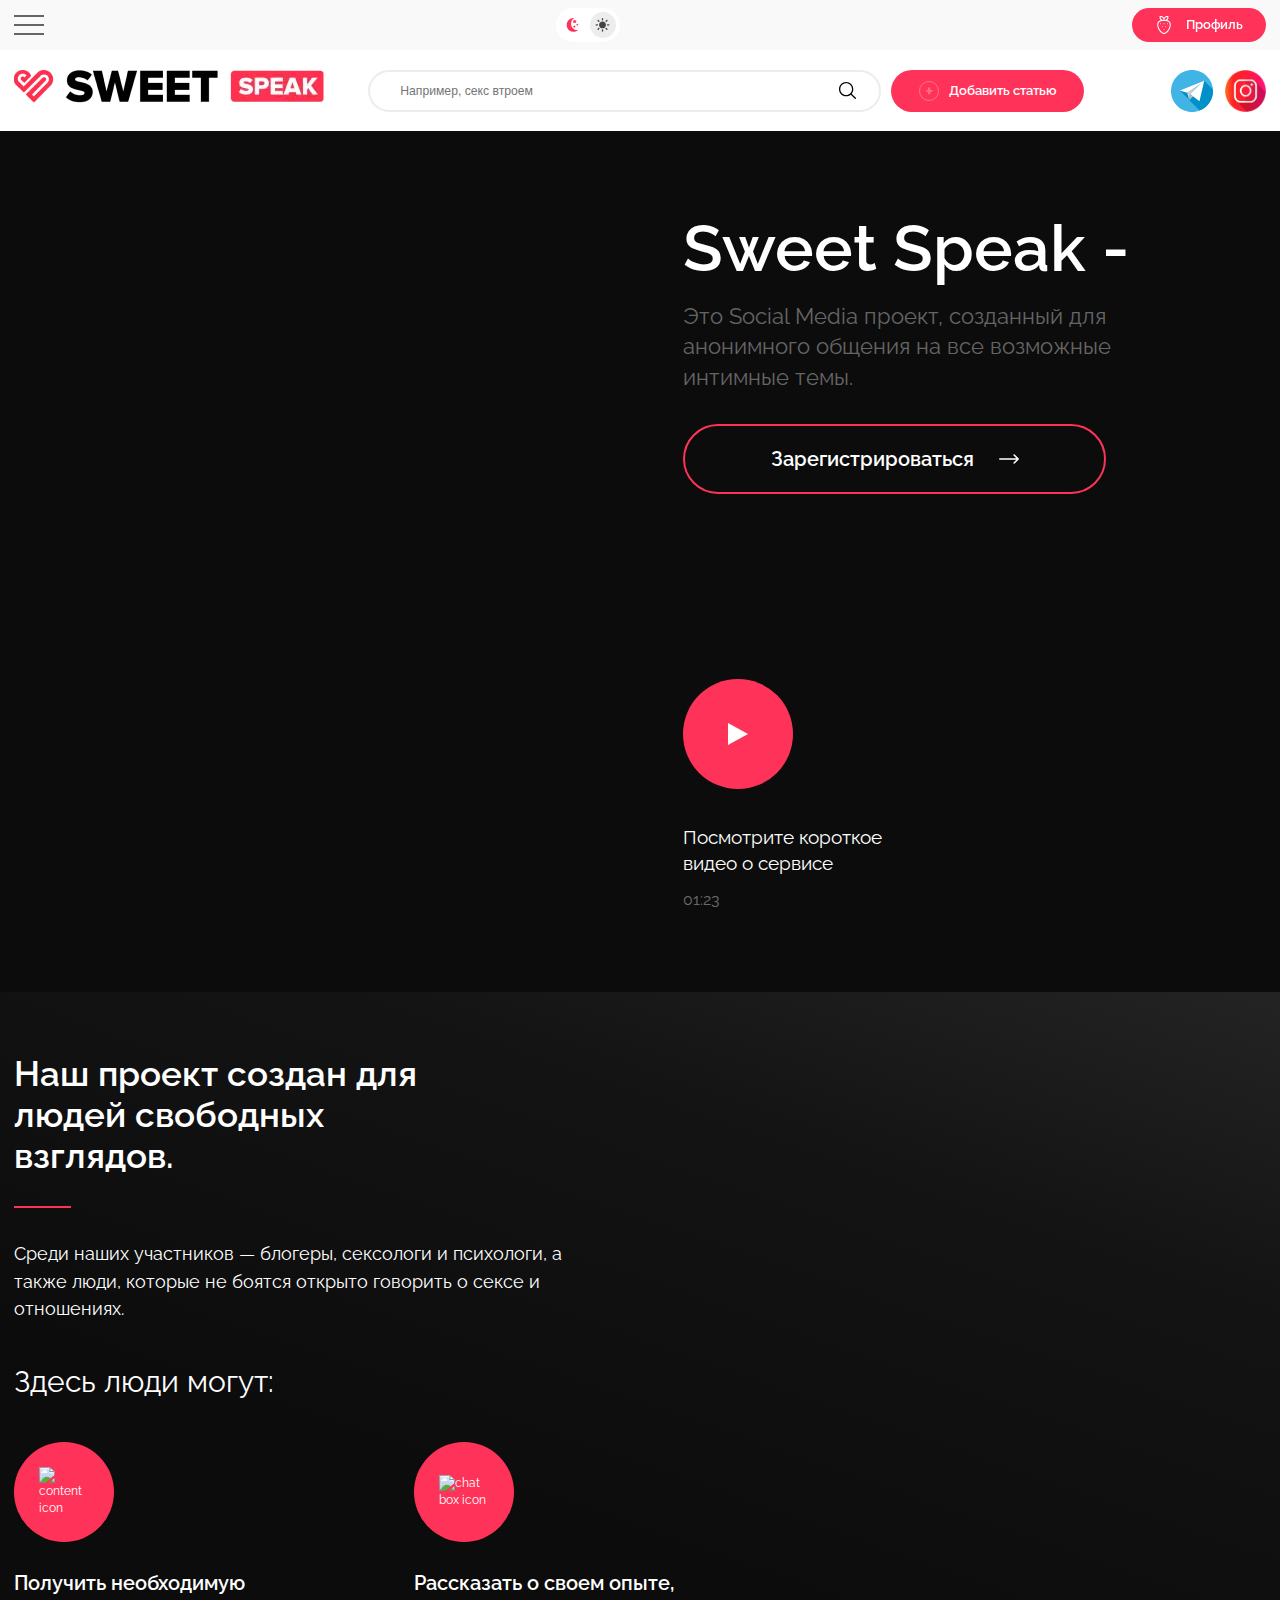
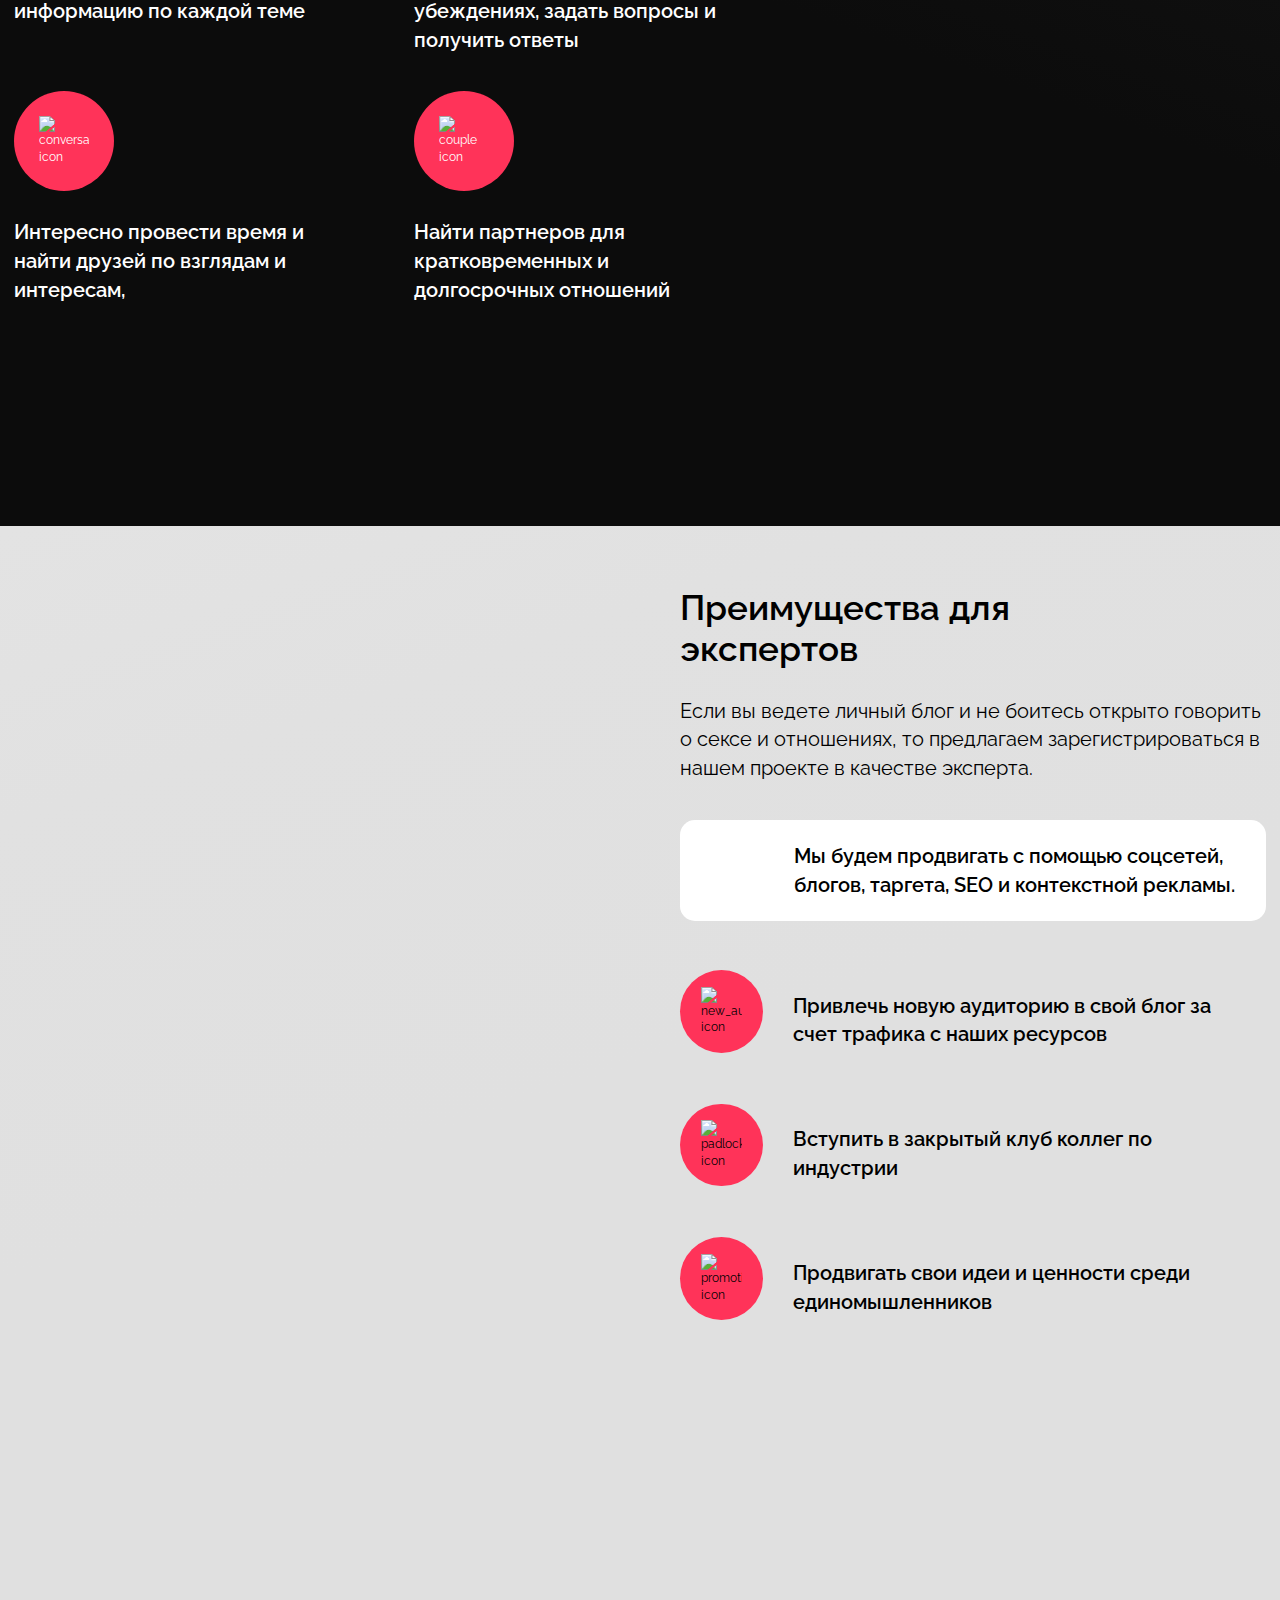
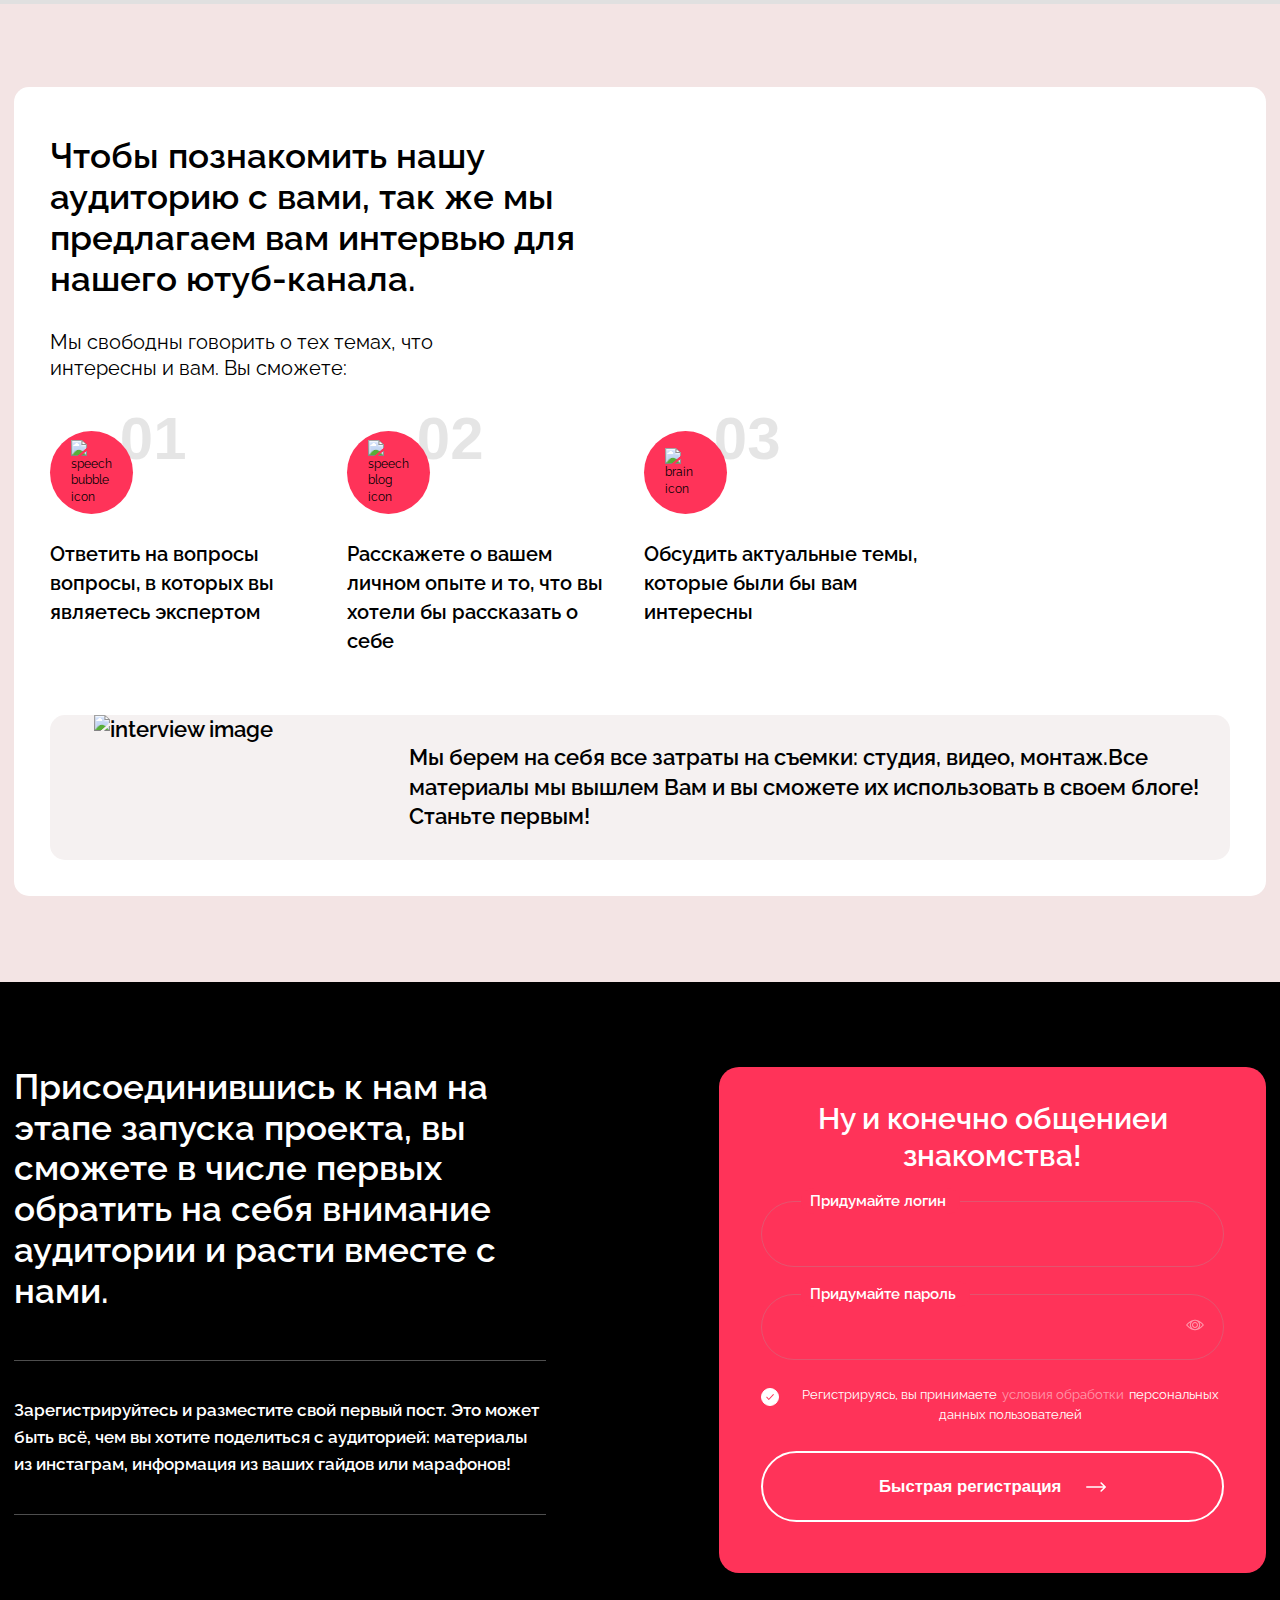
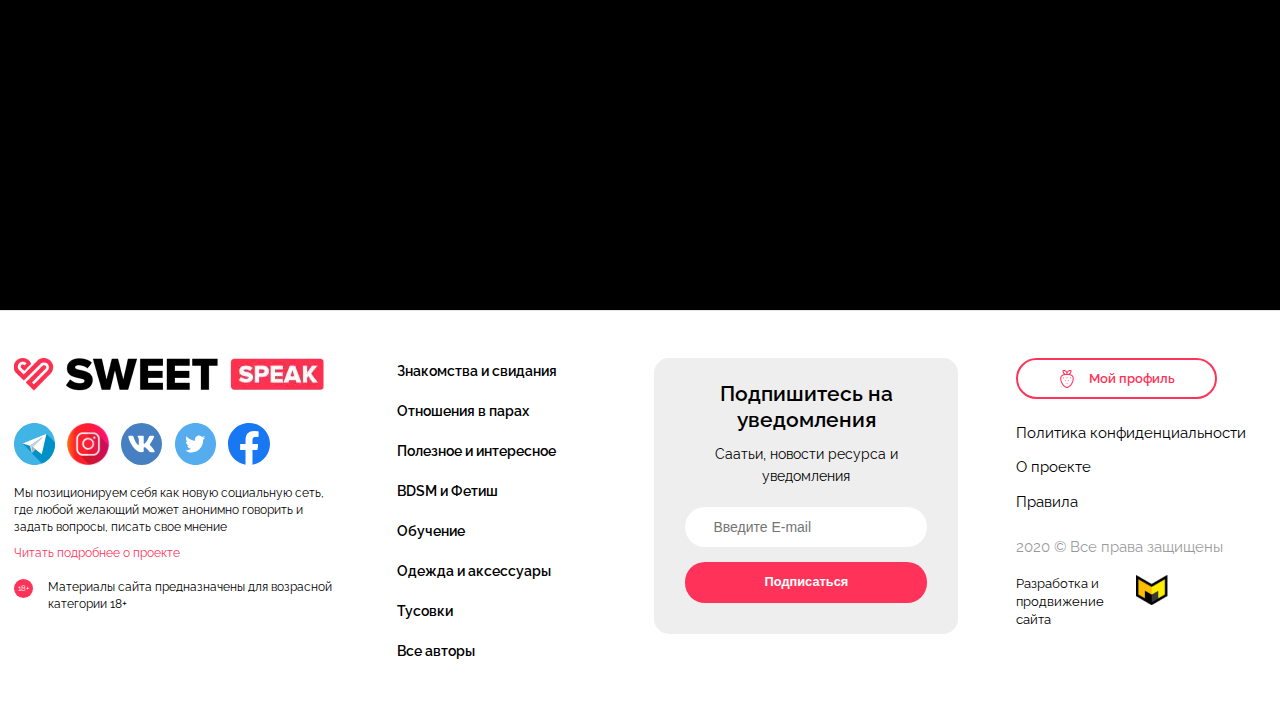
==== about.html @ 42887d9b "add page" ====
<!DOCTYPE html>
<html lang="en">
<head>
	<meta charset="UTF-8">
	<meta name="viewport" content="width=device-width, initial-scale=1, maximum-scale=1">
	<meta http-equiv="X-UA-Compatible" content="ae=edge">
	<meta name="format-detection" content="telephone=no">
	<title>Page</title>
	<meta name="keywords" content="keywords">
	<meta name="Description" content="Description">
	<meta property="og:url" content="https://site.ru">
	<meta property="og:image" content="https://site.ru/img/image.jpg">
	<link rel="shortcut icon" href="img/favicon.ico">
	<link rel="stylesheet" href="css/libs.min.css">
	<link rel="stylesheet" href="css/style.min.css">
</head>

<body>
	<div class="wrapper">
		<div class="content">
			<header class="header">
	<div class="header__top">
		<div class="header__container _container">
			<button class="header__switch" title="Переключить режим">
				<svg class="moon" width="13" height="15" viewBox="0 0 13 15" fill="none" xmlns="http://www.w3.org/2000/svg">
					<path fill-rule="evenodd" clip-rule="evenodd" d="M12.1008 13.1916C12.1257 13.2078 12.1474 13.229 12.1645 13.2543C12.2334 13.3568 12.2062 13.4958 12.1037 13.5648C10.8215 14.4977 9.27647 15.0002 7.69078 15C3.54912 14.9996 0.19194 11.6417 0.192368 7.50002C0.192795 3.35831 3.55064 0.00115039 7.69237 0.0015929L7.69078 5.9829e-06C7.76604 -0.000543334 7.83647 0.0367644 7.87834 0.0992644C7.94707 0.201941 7.91954 0.340903 7.81682 0.409628C5.99254 1.73775 4.91441 3.85903 4.91679 6.11558C4.92094 10.0084 8.08006 13.1608 11.9729 13.1567H12.0029C12.0382 13.1605 12.0716 13.1726 12.1008 13.1916ZM9.6649 8.75004C9.69896 8.75826 9.7307 8.77433 9.75737 8.79706C9.85161 8.87705 9.86308 9.01821 9.78307 9.11239L9.37981 9.58503L9.42699 10.2058C9.42772 10.2165 9.42766 10.2273 9.42686 10.238C9.42613 10.2475 9.42479 10.2569 9.42284 10.2663C9.41954 10.2821 9.41447 10.2977 9.40776 10.3126C9.35698 10.4253 9.22459 10.4755 9.11186 10.4247L8.5479 10.1931L7.9713 10.4295C7.93614 10.4454 7.89751 10.4519 7.85912 10.4485C7.73601 10.4375 7.64519 10.3288 7.65617 10.2058L7.70348 9.58503L7.30016 9.11239C7.2747 9.08277 7.25743 9.047 7.25011 9.00869C7.22685 8.88734 7.30638 8.77012 7.42772 8.74688L8.02324 8.60193L8.35094 8.07574C8.36967 8.04478 8.39561 8.01882 8.42656 8.00011C8.53233 7.93615 8.66985 7.97002 8.73381 8.07574L9.0584 8.60193L9.66325 8.74688L9.6649 8.75004ZM10.7295 3.08758C10.7027 3.06484 10.6711 3.04877 10.637 3.04055L10.6401 3.04842L9.60655 2.79635L9.04887 1.89361C8.98491 1.78789 8.84734 1.75402 8.74162 1.81798C8.71068 1.83669 8.68474 1.86266 8.666 1.89361L8.10674 2.79949L7.08269 3.04999C6.96196 3.07654 6.88567 3.19588 6.91222 3.31656C6.91655 3.33616 6.92345 3.35505 6.93279 3.37272C6.93834 3.38325 6.94469 3.39335 6.95189 3.4029L7.64037 4.21427L7.56004 5.27613C7.54906 5.39921 7.63988 5.50788 7.76292 5.51887C7.77794 5.52021 7.79301 5.52003 7.80785 5.51836C7.83104 5.51575 7.85374 5.50953 7.87511 5.49984L8.85979 5.09652L9.83189 5.49511C9.9445 5.54584 10.077 5.49567 10.1278 5.38302C10.1428 5.34951 10.1495 5.3128 10.147 5.27613L10.0666 4.21427L10.7551 3.4029C10.8351 3.30872 10.8237 3.16756 10.7295 3.08758ZM12.6363 6.66276C12.6704 6.67098 12.702 6.68706 12.7287 6.70978C12.823 6.78977 12.8344 6.93094 12.7544 7.02512L12.4393 7.3922L12.4756 7.86483C12.4772 7.88892 12.4749 7.91305 12.4689 7.93625C12.4657 7.94837 12.4615 7.96024 12.4563 7.97173C12.4056 8.08439 12.2731 8.13456 12.1604 8.08382L11.7287 7.90737L11.2845 8.09014C11.2494 8.10604 11.2107 8.11259 11.1723 8.10915C11.0492 8.09817 10.9584 7.98949 10.9693 7.86642L11.0057 7.39377L10.6906 7.02669C10.6675 6.99848 10.6517 6.96508 10.6446 6.92937C10.6202 6.80822 10.6987 6.69028 10.8197 6.6659L11.2766 6.55405L11.524 6.1397C11.5426 6.10874 11.5686 6.08278 11.5996 6.06409C11.7052 6.00011 11.8429 6.03399 11.9068 6.1397L12.1573 6.54618L12.63 6.65961L12.6363 6.66276Z" fill="#FF3359" />
				</svg>
				<svg class="sun" width="15" height="15" viewBox="0 0 15 15" fill="none" xmlns="http://www.w3.org/2000/svg">
					<path fill-rule="evenodd" clip-rule="evenodd" d="M7.50003 2.63862C7.09513 2.63862 6.76697 2.31045 6.76697 1.90589V0.73306C6.76697 0.328167 7.09513 0 7.50003 0C7.90492 0 8.23309 0.328167 8.23309 0.73306V1.90589C8.23309 2.31045 7.90459 2.63862 7.50003 2.63862ZM7.50002 3.74316C5.42838 3.74316 3.74304 5.42884 3.74304 7.50047C3.74304 9.57211 5.42838 11.2578 7.50002 11.2578C9.57132 11.2578 11.257 9.57244 11.257 7.50047C11.257 5.4285 9.57132 3.74316 7.50002 3.74316ZM6.76697 13.0939C6.76697 12.689 7.09513 12.3608 7.50003 12.3608C7.90459 12.3608 8.23309 12.689 8.23309 13.0939V14.2664C8.23309 14.6716 7.90492 14.9998 7.50003 14.9998C7.09513 14.9998 6.76697 14.6716 6.76697 14.2664V13.0939ZM10.9371 4.06245C10.6512 3.77614 10.6512 3.31212 10.9371 3.0258L11.7665 2.19642C12.0525 1.91044 12.5169 1.91044 12.8032 2.19642C13.0895 2.48274 13.0895 2.94709 12.8032 3.23307L11.9738 4.06245C11.6878 4.34877 11.2238 4.34877 10.9371 4.06245ZM3.02593 10.9376C3.31225 10.651 3.77626 10.651 4.06258 10.9376C4.34889 11.2233 4.34889 11.6876 4.06258 11.9736L3.23319 12.8033C2.94721 13.0893 2.48286 13.0893 2.19655 12.8033C1.91023 12.5174 1.91056 12.0527 2.19655 11.7667L3.02593 10.9376ZM12.3611 7.50015C12.3611 7.09526 12.6893 6.76709 13.0941 6.76709H14.267C14.6719 6.76709 15 7.09526 15 7.50015C15 7.90504 14.6719 8.23288 14.267 8.23288H13.0941C12.6893 8.23288 12.3611 7.90504 12.3611 7.50015ZM1.90556 6.76709C2.31045 6.76709 2.63862 7.09526 2.63862 7.50015C2.63862 7.90504 2.31045 8.23288 1.90589 8.23288H0.73306C0.328167 8.23288 0 7.90504 0 7.50015C0 7.09526 0.328167 6.76709 0.73306 6.76709H1.90556ZM10.9371 10.9376C11.2235 10.6516 11.6878 10.6516 11.9738 10.9376L12.8032 11.767C13.0895 12.0527 13.0895 12.5173 12.8032 12.8033C12.5169 13.0893 12.0528 13.0893 11.7665 12.8033L10.9371 11.9739C10.6508 11.6876 10.6508 11.2236 10.9371 10.9376ZM4.06258 3.02572C4.3489 3.31204 4.3489 3.77605 4.06258 4.06237C3.77627 4.34902 3.31225 4.34902 3.02593 4.06237L2.19655 3.23299C1.91023 2.947 1.91023 2.48265 2.19655 2.19667C2.48286 1.91035 2.94688 1.91035 3.2332 2.19667L4.06258 3.02572Z" fill="#444444" />
				</svg>
			</button>
			<div class="header__menu menu">
				<div class="menu__btn">
					<span></span>
				</div>
				<nav class="menu__body one">
					<ul class="menu__list">
						<li class="menu__row">
							<a class="menu__link" href="#" title="Подробнее">Знакомства и свидания</a>
							<ul class="header__dropdown dropdown">
								<li class="dropdown__row"><a href="#" class="dropdown__link">
										Женщина ищет
									</a></li>
								<li class="dropdown__row"><a href="#" class="dropdown__link">
										Мужчина ищет
									</a></li>
								<li class="dropdown__row"><a href="#" class="dropdown__link">
										Пара ищет
									</a></li>
								<li class="dropdown__row"><a href="#" class="dropdown__link">
										Места для свиданий
									</a></li>
								<li class="dropdown__row"><a href="#" class="dropdown__link">
										Сайты и места для знакомств
									</a></li>
							</ul>
						</li>
						<li class="menu__row">
							<a class="menu__link" href="#" title="Подробнее">Отношения в парах</a>
							<ul class="header__dropdown dropdown">
								<li class="dropdown__row"><a href="#" class="dropdown__link">
										Swing
									</a></li>
								<li class="dropdown__row"><a href="#" class="dropdown__link">
										SexWife
									</a></li>
								<li class="dropdown__row"><a href="#" class="dropdown__link">
										Измены
									</a></li>
								<li class="dropdown__row"><a href="#" class="dropdown__link">
										Свободные отношения
									</a></li>
								<li class="dropdown__row"><a href="#" class="dropdown__link">
										Как разнообразить совместную жизнь
									</a></li>
							</ul>
						</li>
						<li class="menu__row">
							<a class="menu__link" href="#" title="Подробнее">Полезное и интересное</a>
							<ul class="header__dropdown dropdown">
								<li class="dropdown__row"><a href="#" class="dropdown__link">
										Для него
									</a></li>
								<li class="dropdown__row"><a href="#" class="dropdown__link">
										Для неё
									</a></li>
								<li class="dropdown__row"><a href="#" class="dropdown__link">
										Для пары
									</a></li>
								<li class="dropdown__row"><a href="#" class="dropdown__link">
										Отели для секса
									</a></li>
								<li class="dropdown__row"><a href="#" class="dropdown__link">
										Фотосессии
									</a></li>
							</ul>
						</li>
						<li class="menu__row">
							<a class="menu__link" href="#" title="Подробнее">BDSM и Фетиш</a>
							<ul class="header__dropdown dropdown">
								<li class="dropdown__row"><a href="#" class="dropdown__link">
										Основные правила и советы
									</a></li>
								<li class="dropdown__row"><a href="#" class="dropdown__link">
										Для новичков
									</a></li>
								<li class="dropdown__row"><a href="#" class="dropdown__link">
										Госпожа
									</a></li>
								<li class="dropdown__row"><a href="#" class="dropdown__link">
										Господин
									</a></li>
								<li class="dropdown__row"><a href="#" class="dropdown__link">
										Ролевые игры
									</a></li>
							</ul>
						</li>
						<li class="menu__row">
							<a class="menu__link" href="#" title="Подробнее">Обучение</a>
							<ul class="header__dropdown dropdown">
								<li class="dropdown__row"><a href="#" class="dropdown__link">
										Курсы секса
									</a></li>
								<li class="dropdown__row"><a href="#" class="dropdown__link">
										Курсы минета
									</a></li>
								<li class="dropdown__row"><a href="#" class="dropdown__link">
										Offline обучение
									</a></li>
								<li class="dropdown__row"><a href="#" class="dropdown__link">
										Курсы по раскрепощению
									</a></li>
								<li class="dropdown__row"><a href="#" class="dropdown__link">
										Обучение для мужчин
									</a></li>
								<li class="dropdown__row"><a href="#" class="dropdown__link">
										Обучение для женщин
									</a></li>
							</ul>
						</li>
						<li class="menu__row">
							<a class="menu__link" href="#" title="Подробнее">Одежда и аксессуары</a>
							<ul class="header__dropdown dropdown">
								<li class="dropdown__row"><a href="#" class="dropdown__link">
										Сексшопы
									</a></li>
								<li class="dropdown__row"><a href="#" class="dropdown__link">
										Инстаграм магазины
									</a></li>
								<li class="dropdown__row"><a href="#" class="dropdown__link">
										Кожанные изделия
									</a></li>
								<li class="dropdown__row"><a href="#" class="dropdown__link">
										Подарки
									</a></li>
							</ul>
						</li>
						<li class="menu__row">
							<a class="menu__link" href="#" title="Подробнее">Тусовки</a>
							<ul class="header__dropdown dropdown">
								<li class="dropdown__row"><a href="#" class="dropdown__link">
										Места встреч
									</a></li>
								<li class="dropdown__row"><a href="#" class="dropdown__link">
										Знакомства
									</a></li>
								<li class="dropdown__row"><a href="#" class="dropdown__link">
										Мероприятия
									</a></li>
								<li class="dropdown__row"><a href="#" class="dropdown__link">
										Организация встреч
									</a></li>
							</ul>
						</li>
					</ul>
				</nav>
			</div>
			<a href="#" class="header__profile" title="Ваш профиль">
				<svg width="16" height="20" viewBox="0 0 16 20" fill="none" xmlns="http://www.w3.org/2000/svg">
					<path fill-rule="evenodd" clip-rule="evenodd" d="M12.6058 4.98222C12.2473 4.8428 11.8735 4.73672 11.4946 4.65552C12.0434 4.20901 12.9794 3.17548 12.9794 1.52734V0.585938C12.9794 0.262344 12.717 0 12.3935 0H11.4521C10.1772 0 8.79882 0.630981 8.00024 1.94012C7.2019 0.631287 5.82372 0 4.54833 0H3.60693C3.28332 0 3.02099 0.262344 3.02099 0.585938V1.52734C3.02099 3.17538 3.95678 4.20895 4.50585 4.65552C4.12682 4.73672 3.75304 4.8428 3.39452 4.98222C0.468865 6.11998 0.503533 8.80505 0.510125 9.3222L0.510613 9.37238C0.510613 12.0257 1.4038 14.8003 3.43078 17.1312C4.89953 18.8203 6.77856 20 8.00012 20C9.22179 20 11.1009 18.8203 12.5696 17.1312C14.5984 14.7981 15.4897 12.0235 15.4897 9.37238L15.4901 9.32243C15.4956 8.78464 15.5227 6.11659 12.6058 4.98222ZM8.58605 4.03777C8.58605 2.46344 9.86437 1.17188 11.452 1.17188H11.8075V1.52734C11.8075 3.10146 10.529 4.39323 8.94152 4.39323H8.58605V4.03777ZM4.19286 1.52734V1.17188H4.54833C6.13537 1.17188 7.4143 2.46281 7.4143 4.03777V4.39323H7.05883C5.47228 4.39323 4.19286 3.10234 4.19286 1.52734ZM11.6853 16.3623C10.1537 18.1237 8.58373 18.8281 8.00012 18.8281C7.41589 18.8281 5.84533 18.1222 4.31506 16.3623C2.50488 14.2805 1.68249 11.7939 1.68249 9.37238C1.68249 7.6893 2.36144 6.64137 3.81933 6.07442C5.12902 5.56508 6.78845 5.56508 8.00024 5.56508C9.21191 5.56508 10.8715 5.56508 12.1811 6.07442C13.6389 6.64137 14.318 7.6893 14.318 9.37238C14.3179 11.796 13.4936 14.2826 11.6853 16.3623ZM6.11742 12.4688C6.44103 12.4688 6.70336 12.2064 6.70336 11.8828C6.70336 11.5592 6.44103 11.2969 6.11742 11.2969C5.79382 11.2969 5.53149 11.5592 5.53149 11.8828C5.53149 12.2064 5.79382 12.4688 6.11742 12.4688ZM4.82055 8.74463C4.82055 9.06824 4.55822 9.33057 4.23461 9.33057C3.911 9.33057 3.64867 9.06824 3.64867 8.74463C3.64867 8.42102 3.911 8.15869 4.23461 8.15869C4.55822 8.15869 4.82055 8.42102 4.82055 8.74463ZM8.00012 9.33057C8.32372 9.33057 8.58605 9.06824 8.58605 8.74463C8.58605 8.42102 8.32372 8.15869 8.00012 8.15869C7.67651 8.15869 7.41418 8.42102 7.41418 8.74463C7.41418 9.06824 7.67651 9.33057 8.00012 9.33057ZM8.58605 15.021C8.58605 15.3446 8.32372 15.6069 8.00012 15.6069C7.67651 15.6069 7.41418 15.3446 7.41418 15.021C7.41418 14.6974 7.67651 14.4351 8.00012 14.4351C8.32372 14.4351 8.58605 14.6974 8.58605 15.021ZM11.7657 9.33057C12.0893 9.33057 12.3517 9.06824 12.3517 8.74463C12.3517 8.42102 12.0893 8.15869 11.7657 8.15869C11.4423 8.15869 11.1799 8.42102 11.1799 8.74463C11.1799 9.06824 11.4423 9.33057 11.7657 9.33057ZM10.4689 11.8828C10.4689 12.2064 10.2065 12.4688 9.88305 12.4688C9.55944 12.4688 9.29711 12.2064 9.29711 11.8828C9.29711 11.5592 9.55944 11.2969 9.88305 11.2969C10.2065 11.2969 10.4689 11.5592 10.4689 11.8828Z" fill="white" />
				</svg>
				<span>Профиль</span>
			</a>
		</div>
	</div>
	<div class="header__stub"></div>
	<div class="header__bottom">
		<div class="header__container _container">
			<div class="header__inner">
				<a class="header__logo" href="#" title="На главную">
					<picture class="header__picture">
						<source type="image/webp" srcset="img/logo.webp">
						<img src="img/logo.png" alt="logotype">
					</picture>
				</a>
				<a class="header__logo _white" href="#" title="На главную">
					<picture class="header__picture">
						<source type="image/webp" srcset="img/logo_white.webp">
						<img src="img/logo_white.png" alt="logotype">
					</picture>
				</a>
				<form action="#" class="header__form">
					<input type="text" class="header__input" placeholder="Например, секс втроем" required />
					<button class="header__button" type="submit" title="Поиск">
						<svg width="17" height="17" viewBox="0 0 17 17" fill="none" xmlns="http://www.w3.org/2000/svg">
							<path d="M16.8064 15.8717L12.6575 11.723C13.6888 10.4829 14.3101 8.8904 14.3101 7.15527C14.3101 3.20984 11.1003 0 7.15509 0C3.20975 0 0 3.20984 0 7.15527C0 11.1004 3.20975 14.31 7.15509 14.31C8.89013 14.31 10.4827 13.6888 11.7228 12.6576L15.8717 16.8064C16.0007 16.9355 16.1699 17 16.339 17C16.5082 17 16.6774 16.9355 16.8065 16.8064C17.0646 16.5483 17.0646 16.1298 16.8064 15.8717ZM1.3219 7.15527C1.3219 3.93874 3.93864 1.3219 7.15509 1.3219C10.3715 1.3219 12.9881 3.93874 12.9881 7.15527C12.9881 10.3715 10.3715 12.9881 7.15509 12.9881C3.93864 12.9881 1.3219 10.3715 1.3219 7.15527Z" fill="black" />
						</svg>
					</button>
				</form>
			</div>
			<div class="header__wrapper">
				<a class="header__btn" href="#" title="Написать статью">
					<span class="header__plus">+</span>
					<span>Добавить статью</span>
				</a>
				<ul class="header__social social">
					<li class="social__row">
						<a class="social__link" href="#" title="Наш telegram" target="_blank">
							<img src="img/icons/telegram.svg" alt="telegram icon" />
						</a>
					</li>
					<li class="social__row">
						<a class="social__link" href="#" title="Посетить страницу instagram" target="_blank">
							<img src="img/icons/instagram.png" alt="instagram icon" />
						</a>
					</li>
				</ul>
			</div>
		</div>
	</div>
</header>
			<main class="main">
				<section class="about-top">
					<div class="about-top__container _container">
						<div class="about-top__body">
							<div class="about-top__inner">
								<h1 class="about-top__title">Sweet Speak -
								</h1>
								<p class="about-top__descr">Это Social Media проект, созданный для анонимного
									общения на все возможные интимные темы.
								</p>
								<a class="about-top__btn form__btn" href="#" title="Зарегистрировать аккаунт">
									<span>Зарегистрироваться</span>
									<svg width="20" height="10" viewBox="0 0 20 10" fill="none" xmlns="http://www.w3.org/2000/svg">
										<path d="M19.7709 4.44552C19.7706 4.44529 19.7704 4.44501 19.7702 4.44478L15.688 0.382282C15.3821 0.0779468 14.8875 0.0790793 14.5831 0.384938C14.2787 0.690758 14.2799 1.18541 14.5857 1.48978L17.3265 4.21728H0.78125C0.349766 4.21728 0 4.56704 0 4.99853C0 5.43001 0.349766 5.77978 0.78125 5.77978H17.3264L14.5857 8.50728C14.2799 8.81165 14.2788 9.3063 14.5831 9.61212C14.8875 9.91802 15.3822 9.91907 15.688 9.61477L19.7702 5.55228C19.7704 5.55204 19.7706 5.55177 19.7709 5.55154C20.0769 5.24615 20.0759 4.7499 19.7709 4.44552Z" fill="white"></path>
									</svg>
								</a>
								<div class="about-top__play play">
									<a class="play__img" data-fancybox href="https://www.youtube.com/watch?v=_sI_Ps7JSEk&amp;autoplay=1&amp;rel=0&amp;controls=0&amp;showinfo=0" type="button" title="Посмотреть видео"></a>
									<div class="play__text">
										<p class="play__descr">Посмотрите короткое видео о сервисе</p>
										<span class="play__time">01:23</span>
									</div>
								</div>
							</div>
						</div>
					</div>
				</section>
				<section class="about-description">
					<div class="about-description__container _container">
						<div class="about-description__body">
							<div class="about-description__inner">
								<h2 class="about-description__title">Наш проект создан для людей свободных взглядов. </h2>
								<p class="about-description__descr">Среди наших участников — блогеры, сексологи и психологи, а также люди, которые не боятся открыто говорить о сексе и отношениях. </p>
								<div class="about-description__subtitle">
									Здесь люди могут:
								</div>
								<ul class="about-description__list">
									<li class="about-description__item item">
										<div class="item__img">
											<img src="img/icons/content.svg" alt="content icon">
										</div>
										<p class="item__text">Получить необходимую информацию по каждой теме</p>
									</li>
									<li class="about-description__item item">
										<div class="item__img">
											<img src="img/icons/chat_box.svg" alt="chat box icon">
										</div>
										<p class="item__text">Рассказать о своем опыте, убеждениях, задать вопросы и получить ответы</p>
									</li>
									<li class="about-description__item item">
										<div class="item__img">
											<img src="img/icons/conversation.svg" alt="conversation icon">
										</div>
										<p class="item__text">Интересно провести время и найти друзей по взглядам и интересам, </p>
									</li>
									<li class="about-description__item item">
										<div class="item__img">
											<img src="img/icons/couple_1.svg" alt="couple icon">
										</div>
										<p class="item__text">Найти партнеров для кратковременных и долгосрочных отношений</p>
									</li>
								</ul>
							</div>
						</div>
					</div>
				</section>
				<section class="advantages">
					<div class="advantages__container _container">
						<div class="advantages__body">
							<div class="advantages__inner">
								<h2 class="advantages__title">Преимущества для экспертов</h2>
								<p class="advantages__descr">Если вы ведете личный блог и не боитесь открыто говорить о сексе и отношениях, то предлагаем зарегистрироваться в нашем проекте в качестве эксперта.</p>
								<p class="advantages__text">Мы будем продвигать с помощью соцсетей, блогов, таргета, SEO и контекстной рекламы.</p>
								<ul class="advantages__list">
									<li class="advantages__item item">
										<div class="item__img">
											<img src="img/icons/new_audience.svg" alt="new_audience icon">
										</div>
										<p class="item__text">Привлечь новую аудиторию в свой блог за счет трафика с наших ресурсов</p>
									</li>
									<li class="advantages__item item">
										<div class="item__img">
											<img src="img/icons/padlock.svg" alt="padlock icon">
										</div>
										<p class="item__text">Вступить в закрытый клуб коллег по индустрии</p>
									</li>
									<li class="advantages__item item">
										<div class="item__img">
											<img src="img/icons/promotion.svg" alt="promotion icon">
										</div>
										<p class="item__text">Продвигать свои идеи и ценности среди единомышленников</p>
									</li>
								</ul>
							</div>
						</div>
					</div>
				</section>
				<section class="interview">
					<div class="interview__container _container">
						<div class="interview__body">
							<div class="interview__title">Чтобы познакомить нашу аудиторию с вами, так же мы предлагаем вам интервью для нашего ютуб-канала.
							</div>
							<p class="interview__descr">Мы свободны говорить о тех темах, что интересны и вам. Вы сможете:</p>
							<ol class="interview__list">
								<li class="interview__item item">
									<div class="item__img">
										<img src="img/icons/speech_bubble.svg" alt="speech bubble icon">
									</div>
									<p class="item__text">Ответить на вопросы вопросы, в которых вы являетесь экспертом</p>
								</li>
								<li class="interview__item item">
									<div class="item__img">
										<img src="img/icons/blog.svg" alt="speech blog icon">
									</div>
									<p class="item__text">Расскажете о вашем личном опыте и то, что вы хотели бы рассказать о себе</p>
								</li>
								<li class="interview__item item">
									<div class="item__img">
										<img src="img/icons/brain_item.svg" alt="brain icon">
									</div>
									<p class="item__text">Обсудить актуальные темы, которые были бы вам интересны</p>
								</li>
							</ol>
							<div class="interview__text">
								<div class="interview__img">
									<img src="img/interview.png" alt="interview image">
								</div>
								<p class="interview__text-descr">Мы берем на себя все затраты на съемки: студия, видео, монтаж.Все материалы мы вышлем Вам и вы сможете их использовать в своем блоге!Станьте первым!</p>
							</div>

						</div>
					</div>
				</section>
				<section class="about-rigistration">
					<div class="about-rigistration__container _container">
						<div class="about-rigistration__body">
							<div class="about-rigistration__info">
								<div class="about-rigistration__title">Присоединившись к нам на этапе запуска проекта, вы сможете в числе первых обратить на себя внимание аудитории и расти вместе с нами. </div>
								<p class="about-rigistration__descr">Зарегистрируйтесь и разместите свой первый пост. Это может быть всё, чем вы хотите поделиться с аудиторией: материалы из инстаграм, информация из ваших гайдов или марафонов! </p>
							</div>
							<form action="#" class="about-rigistration__form form">
								<h3 class="form__title">
									Ну и конечно общениеи знакомства!
								</h3>
								<div class="form__item">
									<input class="form__input" id="inputBottomLogin" type="text" required />
									<lable class="form__lable" for="inputBottomLogin">
										Придумайте логин
									</lable>
								</div>
								<div class="form__item">
									<input class="form__input" id="inputBottomPassword" type="password" required />
									<lable class="form__lable" for="inputBottomPassword">
										Придумайте пароль
									</lable>
									<button class="switch_password" type="button" title="Позаказть/скрыть пароль" onclick="if (inputBottomPassword.type == 'text') inputBottomPassword.type = 'password';
										else inputBottomPassword.type = 'text';">
										<svg width="18" height="18" viewBox="0 0 45 45" fill="none" xmlns="http://www.w3.org/2000/svg">
											<path d="M44.3412 21.6766C44.242 21.5527 41.869 18.608 38.0224 15.6344C35.7506 13.8781 33.4317 12.476 31.1304 11.4668C28.3331 10.2402 25.5523 9.59423 22.8586 9.54132C22.7395 9.53807 22.6201 9.53613 22.5001 9.53613C22.3802 9.53613 22.2608 9.53807 22.1417 9.54132C19.448 9.59414 16.6672 10.2401 13.8699 11.4668C11.5685 12.4759 9.24965 13.8781 6.97784 15.6344C3.13129 18.608 0.758323 21.5528 0.659182 21.6766L0 22.5003L0.659006 23.324C0.758147 23.448 3.1312 26.3927 6.97775 29.3663C9.24956 31.1225 11.5685 32.5246 13.8698 33.5338C16.6672 34.7604 19.4479 35.4064 22.1416 35.4593C22.2607 35.4626 22.3801 35.4645 22.5 35.4645C22.6199 35.4645 22.7393 35.4626 22.8584 35.4593C25.5521 35.4065 28.3329 34.7605 31.1302 33.5338C33.4316 32.5247 35.7504 31.1225 38.0222 29.3663C41.8688 26.3927 44.2419 23.448 44.341 23.324L45 22.5003L44.3412 21.6766ZM11.4456 29.2657C10.4095 28.6231 9.46665 27.9549 8.63951 27.3177C6.20642 25.4433 4.37451 23.547 3.431 22.5003C4.3746 21.4535 6.20642 19.5574 8.63951 17.6829C9.46665 17.0456 10.4094 16.3775 11.4456 15.7349C10.235 17.7056 9.53599 20.0228 9.53599 22.5003C9.53599 24.9779 10.2352 27.295 11.4456 29.2657ZM22.8162 32.8221C22.7109 32.8243 22.6057 32.8273 22.5001 32.8273C22.3944 32.8273 22.2892 32.8242 22.1839 32.8221C16.6354 32.6543 12.1732 28.0889 12.1732 22.5003C12.1732 16.9118 16.6354 12.3464 22.1839 12.1786C22.2892 12.1764 22.3944 12.1733 22.5001 12.1733C22.6057 12.1733 22.7109 12.1765 22.8162 12.1786C28.3648 12.3463 32.827 16.9118 32.827 22.5003C32.827 28.0889 28.3648 32.6542 22.8162 32.8221ZM36.3606 27.3177C35.5334 27.955 34.5908 28.6231 33.5545 29.2657C34.7651 27.295 35.4641 24.9779 35.4641 22.5003C35.4641 20.0228 34.765 17.7056 33.5545 15.7349C34.5906 16.3776 35.5334 17.0457 36.3606 17.6829C38.7937 19.5574 40.6255 21.4534 41.5691 22.5003C40.6255 23.5472 38.7937 25.4433 36.3606 27.3177Z" fill="#000" />
											<path d="M22.5 15.0022C18.3655 15.0022 15.0017 18.366 15.0017 22.5005C15.0017 26.6351 18.3655 29.9989 22.5 29.9989C26.6346 29.9989 29.9984 26.6351 29.9984 22.5005C29.9984 18.366 26.6346 15.0022 22.5 15.0022ZM22.5 27.3618C19.8195 27.3618 17.6388 25.181 17.6388 22.5005C17.6388 19.82 19.8195 17.6393 22.5 17.6393C25.1805 17.6393 27.3613 19.82 27.3613 22.5005C27.3613 25.181 25.1805 27.3618 22.5 27.3618Z" fill="#000" />
										</svg>
									</button>
								</div>
								<div class="form__item-checkbox checkbox">
									<input class="checkbox__input" id="formAgreementBottom" name="agreement" type="checkbox" checked required>
									<label class="checkbox__label" for="formAgreementBottom">
										<p class="form__agreement">
											Регистрируясь, вы принимаете
											<a class="accent_text accent_link" href="#" target="blank" title="Читать">
												условия обработки
											</a>
											персональных данных пользователей
										</p>
									</label>
								</div>
								<button class="form__btn" type="submit">
									<span>Быстрая регистрация</span>
									<svg width="20" height="10" viewBox="0 0 20 10" fill="none" xmlns="http://www.w3.org/2000/svg">
										<path d="M19.7709 4.44552C19.7706 4.44529 19.7704 4.44501 19.7702 4.44478L15.688 0.382282C15.3821 0.0779468 14.8875 0.0790793 14.5831 0.384938C14.2787 0.690758 14.2799 1.18541 14.5857 1.48978L17.3265 4.21728H0.78125C0.349766 4.21728 0 4.56704 0 4.99853C0 5.43001 0.349766 5.77978 0.78125 5.77978H17.3264L14.5857 8.50728C14.2799 8.81165 14.2788 9.3063 14.5831 9.61212C14.8875 9.91802 15.3822 9.91907 15.688 9.61477L19.7702 5.55228C19.7704 5.55204 19.7706 5.55177 19.7709 5.55154C20.0769 5.24615 20.0759 4.7499 19.7709 4.44552Z" fill="white" />
									</svg>
								</button>
							</form>
						</div>
					</div>
				</section>
			</main>
		</div>
		<footer class="footer">
	<div class="footer__container _container">
		<div class="footer__body">
			<div class="footer__about">
				<a class="footer__logo" href="#" title="На главную">
					<picture class="footer__picture">
						<source type="image/webp" srcset="img/logo.webp">
						<img src="img/logo.png" alt="logotype">
					</picture>
				</a>
				<a class="footer__logo _white" href="#" title="На главную">
					<picture class="footer__picture">
						<source type="image/webp" srcset="img/logo_white.webp">
						<img src="img/logo_white.png" alt="logotype">
					</picture>
				</a>
				<ul class="footer__social social">
					<li class="social__row">
						<a href="#" class="social__link" title="Наш telegram" target="_blank">
							<img src="img/icons/telegram.svg" alt="telegram icon">
						</a>
					</li>
					<li class="social__row">
						<a href="#" class="social__link" title="Посетить страницу instagram" target="_blank">
							<img src="img/icons/instagram.png" alt="instagram icon">
						</a>
					</li>
					<li class="social__row">
						<a href="#" class="social__link" title="Посетить страницу vkontakte" target="_blank">
							<img src="img/icons/vk.svg" alt="vkontakte icon">
						</a>
					</li>
					<li class="social__row">
						<a href="#" class="social__link" title="Наш twitter" target="_blank">
							<img src="img/icons/twitter.svg" alt="twitter icon">
						</a>
					</li>
					<li class="social__row">
						<a href="#" class="social__link" title="Посетить страницу facebook" target="_blank">
							<img src="img/icons/facebook.svg" alt="facebook icon">
						</a>
					</li>
				</ul>
				<p class="footer__text">Мы позиционируем себя как новую социальную сеть, где любой желающий может анонимно говорить и задать
					вопросы, писать свое мнение</p>
				<a href="#" class="footer__more">
					Читать подробнее о проекте
				</a>
				<div class="footer__restrictions">
					Материалы сайта предназначены для возрасной категории 18+
				</div>
			</div>
			<ul class="footer__list">
				<li class="footer__row">
					<a class="footer__link" href="#" title="Перейти">
						Знакомства и свидания
					</a>
				</li>
				<li class="footer__row">
					<a class="footer__link" href="#" title="Перейти">
						Отношения в парах
					</a>
				</li>
				<li class="footer__row">
					<a class="footer__link" href="#" title="Перейти">
						Полезное и интересное
					</a>
				</li>
				<li class="footer__row">
					<a class="footer__link" href="#" title="Перейти">
						BDSM и Фетиш
					</a>
				</li>
				<li class="footer__row">
					<a class="footer__link" href="#" title="Перейти">
						Обучение
					</a>
				</li>
				<li class="footer__row">
					<a class="footer__link" href="#" title="Перейти">
						Одежда и аксессуары
					</a>
				</li>
				<li class="footer__row">
					<a class="footer__link" href="#" title="Перейти">
						Тусовки
					</a>
				</li>
				<li class="footer__row">
					<a class="footer__link" href="#" title="Перейти">
						Все авторы
					</a>
				</li>
			</ul>
			<form class="footer__form">
				<div class="footer__form-title">
					Подпишитесь на уведомления
				</div>
				<div class="footer__form-descr">
					Саатьи, новости ресурса и уведомления
				</div>
				<div class="footer__form-item">
					<input type="text" class="footer__form-input" placeholder="Введите E-mail" required />
					<button class="footer__form-button" type="submit" title="Отправить"><span>Подписаться</span></button>
				</div>
			</form>
			<div class="footer__info">
				<a class="footer__profile" href="#" title="Ваш профиль">
					<svg width="16" height="20" viewBox="0 0 16 20" fill="none" xmlns="http://www.w3.org/2000/svg">
						<path fill-rule="evenodd" clip-rule="evenodd" d="M12.6058 4.98222C12.2473 4.8428 11.8735 4.73672 11.4946 4.65552C12.0434 4.20901 12.9794 3.17548 12.9794 1.52734V0.585938C12.9794 0.262344 12.717 0 12.3935 0H11.4521C10.1772 0 8.79882 0.630981 8.00024 1.94012C7.2019 0.631287 5.82372 0 4.54833 0H3.60693C3.28332 0 3.02099 0.262344 3.02099 0.585938V1.52734C3.02099 3.17538 3.95678 4.20895 4.50585 4.65552C4.12682 4.73672 3.75304 4.8428 3.39452 4.98222C0.468865 6.11998 0.503533 8.80505 0.510125 9.3222L0.510613 9.37238C0.510613 12.0257 1.4038 14.8003 3.43078 17.1312C4.89953 18.8203 6.77856 20 8.00012 20C9.22179 20 11.1009 18.8203 12.5696 17.1312C14.5984 14.7981 15.4897 12.0235 15.4897 9.37238L15.4901 9.32243C15.4956 8.78464 15.5227 6.11659 12.6058 4.98222ZM8.58605 4.03777C8.58605 2.46344 9.86437 1.17188 11.452 1.17188H11.8075V1.52734C11.8075 3.10146 10.529 4.39323 8.94152 4.39323H8.58605V4.03777ZM4.19286 1.52734V1.17188H4.54833C6.13537 1.17188 7.4143 2.46281 7.4143 4.03777V4.39323H7.05883C5.47228 4.39323 4.19286 3.10234 4.19286 1.52734ZM11.6853 16.3623C10.1537 18.1237 8.58373 18.8281 8.00012 18.8281C7.41589 18.8281 5.84533 18.1222 4.31506 16.3623C2.50488 14.2805 1.68249 11.7939 1.68249 9.37238C1.68249 7.6893 2.36144 6.64137 3.81933 6.07442C5.12902 5.56508 6.78845 5.56508 8.00024 5.56508C9.21191 5.56508 10.8715 5.56508 12.1811 6.07442C13.6389 6.64137 14.318 7.6893 14.318 9.37238C14.3179 11.796 13.4936 14.2826 11.6853 16.3623ZM6.11742 12.4688C6.44103 12.4688 6.70336 12.2064 6.70336 11.8828C6.70336 11.5592 6.44103 11.2969 6.11742 11.2969C5.79382 11.2969 5.53149 11.5592 5.53149 11.8828C5.53149 12.2064 5.79382 12.4688 6.11742 12.4688ZM4.82055 8.74463C4.82055 9.06824 4.55822 9.33057 4.23461 9.33057C3.911 9.33057 3.64867 9.06824 3.64867 8.74463C3.64867 8.42102 3.911 8.15869 4.23461 8.15869C4.55822 8.15869 4.82055 8.42102 4.82055 8.74463ZM8.00012 9.33057C8.32372 9.33057 8.58605 9.06824 8.58605 8.74463C8.58605 8.42102 8.32372 8.15869 8.00012 8.15869C7.67651 8.15869 7.41418 8.42102 7.41418 8.74463C7.41418 9.06824 7.67651 9.33057 8.00012 9.33057ZM8.58605 15.021C8.58605 15.3446 8.32372 15.6069 8.00012 15.6069C7.67651 15.6069 7.41418 15.3446 7.41418 15.021C7.41418 14.6974 7.67651 14.4351 8.00012 14.4351C8.32372 14.4351 8.58605 14.6974 8.58605 15.021ZM11.7657 9.33057C12.0893 9.33057 12.3517 9.06824 12.3517 8.74463C12.3517 8.42102 12.0893 8.15869 11.7657 8.15869C11.4423 8.15869 11.1799 8.42102 11.1799 8.74463C11.1799 9.06824 11.4423 9.33057 11.7657 9.33057ZM10.4689 11.8828C10.4689 12.2064 10.2065 12.4688 9.88305 12.4688C9.55944 12.4688 9.29711 12.2064 9.29711 11.8828C9.29711 11.5592 9.55944 11.2969 9.88305 11.2969C10.2065 11.2969 10.4689 11.5592 10.4689 11.8828Z" fill="#FF3359" />
					</svg>
					<span>Мой профиль</span>
				</a>
				<ul class="footer__info-list">
					<li class="footer__info-row">
						<a href="#" class="footer__info-link">
							Политика конфиденциальности
						</a>
					</li>
					<li class="footer__info-row">
						<a href="#" class="footer__info-link">
							О проекте
						</a>
					</li>
					<li class="footer__info-row">
						<a href="#" class="footer__info-link">
							Правила
						</a>
					</li>
				</ul>
				<div class="footer__copy">
					2020 © Все права защищены
				</div>
				<a class="footer__dev" href="#" title="Разработчик сайта">
					<span>Разработка и продвижение сайта</span>
					<img src="img/logo_dev.png" alt="developers logotype">
				</a>
			</div>
		</div>
	</div>
</footer>
	</div>
	
	<script src="js/libs.min.js"></script>
<script src="js/script.min.js"></script>
</body>

</html>
---- css/libs.min.css ----
.fancybox-container,.fancybox-thumbs,.fancybox-thumbs__list a{-webkit-tap-highlight-color:transparent}.fancybox-infobar,.fancybox-slide--image .fancybox-content{-webkit-user-select:none;-moz-user-select:none;-ms-user-select:none}.fancybox-container,.fancybox-slide{width:100%;outline:0;-webkit-backface-visibility:hidden}.fancybox-container,.fancybox-slide,.fancybox-slide--image .fancybox-content,.fancybox-thumbs__list a{-webkit-backface-visibility:hidden}body.compensate-for-scrollbar{overflow:hidden}.fancybox-active{height:auto}.fancybox-is-hidden{left:-9999px;margin:0;position:absolute!important;top:-9999px;visibility:hidden}.fancybox-container{height:100%;left:0;position:fixed;top:0;-ms-touch-action:manipulation;touch-action:manipulation;-webkit-transform:translateZ(0);transform:translateZ(0);z-index:99992}.fancybox-container *{-webkit-box-sizing:border-box;box-sizing:border-box}.fancybox-bg,.fancybox-inner,.fancybox-outer,.fancybox-stage{bottom:0;left:0;position:absolute;right:0;top:0}.fancybox-outer{-webkit-overflow-scrolling:touch;overflow-y:auto}.fancybox-bg{background:#1e1e1e;opacity:0;-webkit-transition-duration:inherit;-o-transition-duration:inherit;transition-duration:inherit;-webkit-transition-property:opacity;-o-transition-property:opacity;transition-property:opacity;-webkit-transition-timing-function:cubic-bezier(.47,0,.74,.71);-o-transition-timing-function:cubic-bezier(.47,0,.74,.71);transition-timing-function:cubic-bezier(.47,0,.74,.71)}.fancybox-is-open .fancybox-bg{opacity:.9;-webkit-transition-timing-function:cubic-bezier(.22,.61,.36,1);-o-transition-timing-function:cubic-bezier(.22,.61,.36,1);transition-timing-function:cubic-bezier(.22,.61,.36,1)}.fancybox-caption,.fancybox-infobar,.fancybox-navigation .fancybox-button,.fancybox-toolbar{direction:ltr;opacity:0;position:absolute;-webkit-transition:opacity .25s ease,visibility 0s ease .25s;-o-transition:opacity .25s ease,visibility 0s ease .25s;transition:opacity .25s ease,visibility 0s ease .25s;visibility:hidden;z-index:99997}.fancybox-show-caption .fancybox-caption,.fancybox-show-infobar .fancybox-infobar,.fancybox-show-nav .fancybox-navigation .fancybox-button,.fancybox-show-toolbar .fancybox-toolbar{opacity:1;-webkit-transition:opacity .25s ease 0s,visibility 0s ease 0s;-o-transition:opacity .25s ease 0s,visibility 0s ease 0s;transition:opacity .25s ease 0s,visibility 0s ease 0s;visibility:visible}.fancybox-infobar{color:#ccc;font-size:13px;-webkit-font-smoothing:subpixel-antialiased;height:44px;left:0;line-height:44px;min-width:44px;mix-blend-mode:difference;padding:0 10px;pointer-events:none;top:0;-webkit-touch-callout:none;user-select:none}.fancybox-toolbar{right:0;top:0}.fancybox-stage{direction:ltr;overflow:visible;-webkit-transform:translateZ(0);transform:translateZ(0);z-index:99994}.fancybox-is-open .fancybox-stage{overflow:hidden}.fancybox-slide{display:none;height:100%;left:0;overflow:auto;-webkit-overflow-scrolling:touch;padding:44px;position:absolute;text-align:center;top:0;-webkit-transition-property:opacity,-webkit-transform;-o-transition-property:transform,opacity;transition-property:transform,opacity;transition-property:transform,opacity,-webkit-transform;white-space:normal;z-index:99994}.fancybox-slide::before{content:'';display:inline-block;font-size:0;height:100%;vertical-align:middle;width:0}.fancybox-is-sliding .fancybox-slide,.fancybox-slide--current,.fancybox-slide--next,.fancybox-slide--previous{display:block}.fancybox-slide--image{overflow:hidden;padding:44px 0}.fancybox-slide--image::before{display:none}.fancybox-button,.fancybox-content{display:inline-block;margin:0;position:relative}.fancybox-slide--html{padding:6px}.fancybox-content{background:#fff;max-width:100%;overflow:auto;-webkit-overflow-scrolling:touch;padding:44px;text-align:left;vertical-align:middle}.fancybox-slide--image .fancybox-content{-webkit-animation-timing-function:cubic-bezier(.5,0,.14,1);animation-timing-function:cubic-bezier(.5,0,.14,1);background:no-repeat;background-size:100% 100%;left:0;max-width:none;overflow:visible;padding:0;position:absolute;top:0;-ms-transform-origin:top left;-webkit-transform-origin:top left;transform-origin:top left;-webkit-transition-property:opacity,-webkit-transform;-o-transition-property:transform,opacity;transition-property:transform,opacity;transition-property:transform,opacity,-webkit-transform;user-select:none;z-index:99995}.fancybox-image,.fancybox-share__button,.fancybox-spaceball{-webkit-user-select:none;-moz-user-select:none;-ms-user-select:none}.fancybox-can-zoomOut .fancybox-content{cursor:-webkit-zoom-out;cursor:zoom-out}.fancybox-can-zoomIn .fancybox-content{cursor:-webkit-zoom-in;cursor:zoom-in}.fancybox-can-pan .fancybox-content,.fancybox-can-swipe .fancybox-content{cursor:-webkit-grab;cursor:grab}.fancybox-is-grabbing .fancybox-content{cursor:-webkit-grabbing;cursor:grabbing}.fancybox-container [data-selectable=true]{cursor:text}.fancybox-image,.fancybox-spaceball{background:0 0;border:0;height:100%;left:0;margin:0;max-height:none;max-width:none;padding:0;position:absolute;top:0;user-select:none;width:100%}.fancybox-spaceball{z-index:1}.fancybox-slide--iframe .fancybox-content,.fancybox-slide--map .fancybox-content,.fancybox-slide--pdf .fancybox-content,.fancybox-slide--video .fancybox-content{height:100%;overflow:visible;padding:0;width:100%}.fancybox-slide--video .fancybox-content{background:#000}.fancybox-slide--map .fancybox-content{background:#e5e3df}.fancybox-slide--iframe .fancybox-content{background:#fff}.fancybox-iframe,.fancybox-video{background:0 0;border:0;display:block;height:100%;margin:0;overflow:hidden;padding:0;width:100%}.fancybox-iframe{left:0;position:absolute;top:0}.fancybox-error{background:#fff;cursor:default;max-width:400px;padding:40px;width:100%}.fancybox-error p{color:#444;font-size:16px;line-height:20px;margin:0;padding:0}.fancybox-button{background:rgba(30,30,30,.6);border:0;border-radius:0;-webkit-box-shadow:none;box-shadow:none;cursor:pointer;height:44px;padding:10px;-webkit-transition:color .2s;-o-transition:color .2s;transition:color .2s;vertical-align:top;visibility:inherit;width:44px}.fancybox-button,.fancybox-button:link,.fancybox-button:visited{color:#ccc}.fancybox-button:hover{color:#fff}.fancybox-button:focus{outline:0}.fancybox-button.fancybox-focus{outline:dotted 1px}.fancybox-button[disabled],.fancybox-button[disabled]:hover{color:#888;cursor:default;outline:0}.fancybox-button div{height:100%}.fancybox-button svg{display:block;height:100%;overflow:visible;position:relative;width:100%}.fancybox-button--fsenter svg:nth-child(2),.fancybox-button--fsexit svg:nth-child(1),.fancybox-button--pause svg:nth-child(1),.fancybox-button--play svg:nth-child(2),.fancybox-is-scaling .fancybox-close-small,.fancybox-is-zoomable.fancybox-can-pan .fancybox-close-small{display:none}.fancybox-button svg path{fill:currentColor;stroke-width:0}.fancybox-progress{background:#ff5268;height:2px;left:0;position:absolute;right:0;top:0;-ms-transform:scaleX(0);-webkit-transform:scaleX(0);transform:scaleX(0);-ms-transform-origin:0;-webkit-transform-origin:0;transform-origin:0;-webkit-transition-property:-webkit-transform;-o-transition-property:transform;transition-property:transform;transition-property:transform,-webkit-transform;-webkit-transition-timing-function:linear;-o-transition-timing-function:linear;transition-timing-function:linear;z-index:99998}.fancybox-close-small{background:0 0;border:0;border-radius:0;color:#ccc;cursor:pointer;opacity:.8;padding:8px;position:absolute;right:-12px;top:-44px;z-index:401}.fancybox-close-small:hover{color:#fff;opacity:1}.fancybox-slide--html .fancybox-close-small{color:currentColor;padding:10px;right:0;top:0}.fancybox-slide--image.fancybox-is-scaling .fancybox-content{overflow:hidden}.fancybox-navigation .fancybox-button{background-clip:content-box;height:100px;opacity:0;position:absolute;top:calc(50% - 50px);width:70px}.fancybox-navigation .fancybox-button div{padding:7px}.fancybox-navigation .fancybox-button--arrow_left{left:0;left:env(safe-area-inset-left);padding:31px 26px 31px 6px}.fancybox-navigation .fancybox-button--arrow_right{padding:31px 6px 31px 26px;right:0;right:env(safe-area-inset-right)}.fancybox-caption{background:-webkit-gradient(linear,left bottom,left top,from(rgba(0,0,0,.85)),color-stop(50%,rgba(0,0,0,.3)),color-stop(65%,rgba(0,0,0,.15)),color-stop(75.5%,rgba(0,0,0,.075)),color-stop(82.85%,rgba(0,0,0,.037)),color-stop(88%,rgba(0,0,0,.019)),to(rgba(0,0,0,0)));background:-o-linear-gradient(bottom,rgba(0,0,0,.85) 0,rgba(0,0,0,.3) 50%,rgba(0,0,0,.15) 65%,rgba(0,0,0,.075) 75.5%,rgba(0,0,0,.037) 82.85%,rgba(0,0,0,.019) 88%,rgba(0,0,0,0) 100%);background:linear-gradient(to top,rgba(0,0,0,.85) 0,rgba(0,0,0,.3) 50%,rgba(0,0,0,.15) 65%,rgba(0,0,0,.075) 75.5%,rgba(0,0,0,.037) 82.85%,rgba(0,0,0,.019) 88%,rgba(0,0,0,0) 100%);bottom:0;color:#eee;font-size:14px;font-weight:400;left:0;line-height:1.5;padding:75px 44px 25px;pointer-events:none;right:0;text-align:center;z-index:99996}@supports (padding:max(0px)){.fancybox-caption{padding:75px max(44px,env(safe-area-inset-right)) max(25px,env(safe-area-inset-bottom)) max(44px,env(safe-area-inset-left))}}.fancybox-caption--separate{margin-top:-50px}.fancybox-caption__body{max-height:50vh;overflow:auto;pointer-events:all}.fancybox-caption a,.fancybox-caption a:link,.fancybox-caption a:visited{color:#ccc;text-decoration:none}.fancybox-caption a:hover{color:#fff;text-decoration:underline}.fancybox-loading{-webkit-animation:fancybox-rotate 1s linear infinite;animation:fancybox-rotate 1s linear infinite;background:0 0;border:4px solid #888;border-bottom-color:#fff;border-radius:50%;height:50px;left:50%;margin:-25px 0 0 -25px;opacity:.7;padding:0;position:absolute;top:50%;width:50px;z-index:99999}@-webkit-keyframes fancybox-rotate{100%{-webkit-transform:rotate(360deg);transform:rotate(360deg)}}@keyframes fancybox-rotate{100%{-webkit-transform:rotate(360deg);transform:rotate(360deg)}}.fancybox-animated{-webkit-transition-timing-function:cubic-bezier(0,0,.25,1);-o-transition-timing-function:cubic-bezier(0,0,.25,1);transition-timing-function:cubic-bezier(0,0,.25,1)}.fancybox-fx-slide.fancybox-slide--previous{opacity:0;-webkit-transform:translate3d(-100%,0,0);transform:translate3d(-100%,0,0)}.fancybox-fx-slide.fancybox-slide--next{opacity:0;-webkit-transform:translate3d(100%,0,0);transform:translate3d(100%,0,0)}.fancybox-fx-slide.fancybox-slide--current{opacity:1;-webkit-transform:translate3d(0,0,0);transform:translate3d(0,0,0)}.fancybox-fx-fade.fancybox-slide--next,.fancybox-fx-fade.fancybox-slide--previous{opacity:0;-webkit-transition-timing-function:cubic-bezier(.19,1,.22,1);-o-transition-timing-function:cubic-bezier(.19,1,.22,1);transition-timing-function:cubic-bezier(.19,1,.22,1)}.fancybox-fx-fade.fancybox-slide--current{opacity:1}.fancybox-fx-zoom-in-out.fancybox-slide--previous{opacity:0;-webkit-transform:scale3d(1.5,1.5,1.5);transform:scale3d(1.5,1.5,1.5)}.fancybox-fx-zoom-in-out.fancybox-slide--next{opacity:0;-webkit-transform:scale3d(.5,.5,.5);transform:scale3d(.5,.5,.5)}.fancybox-fx-zoom-in-out.fancybox-slide--current{opacity:1;-webkit-transform:scale3d(1,1,1);transform:scale3d(1,1,1)}.fancybox-fx-rotate.fancybox-slide--previous{opacity:0;-ms-transform:rotate(-360deg);-webkit-transform:rotate(-360deg);transform:rotate(-360deg)}.fancybox-fx-rotate.fancybox-slide--next{opacity:0;-ms-transform:rotate(360deg);-webkit-transform:rotate(360deg);transform:rotate(360deg)}.fancybox-fx-rotate.fancybox-slide--current{opacity:1;-ms-transform:rotate(0);-webkit-transform:rotate(0);transform:rotate(0)}.fancybox-fx-circular.fancybox-slide--previous{opacity:0;-webkit-transform:scale3d(0,0,0) translate3d(-100%,0,0);transform:scale3d(0,0,0) translate3d(-100%,0,0)}.fancybox-fx-circular.fancybox-slide--next{opacity:0;-webkit-transform:scale3d(0,0,0) translate3d(100%,0,0);transform:scale3d(0,0,0) translate3d(100%,0,0)}.fancybox-fx-circular.fancybox-slide--current{opacity:1;-webkit-transform:scale3d(1,1,1) translate3d(0,0,0);transform:scale3d(1,1,1) translate3d(0,0,0)}.fancybox-fx-tube.fancybox-slide--previous{-webkit-transform:translate3d(-100%,0,0) scale(.1) skew(-10deg);transform:translate3d(-100%,0,0) scale(.1) skew(-10deg)}.fancybox-fx-tube.fancybox-slide--next{-webkit-transform:translate3d(100%,0,0) scale(.1) skew(10deg);transform:translate3d(100%,0,0) scale(.1) skew(10deg)}.fancybox-fx-tube.fancybox-slide--current{-webkit-transform:translate3d(0,0,0) scale(1);transform:translate3d(0,0,0) scale(1)}@media all and (max-height:576px){.fancybox-slide{padding-left:6px;padding-right:6px}.fancybox-slide--image{padding:6px 0}.fancybox-close-small{right:-6px}.fancybox-slide--image .fancybox-close-small{background:#4e4e4e;color:#f2f4f6;height:36px;opacity:1;padding:6px;right:0;top:0;width:36px}.fancybox-caption{padding-left:12px;padding-right:12px}@supports (padding:max(0px)){.fancybox-caption{padding-left:max(12px,env(safe-area-inset-left));padding-right:max(12px,env(safe-area-inset-right))}}}.fancybox-share{background:#f4f4f4;border-radius:3px;max-width:90%;padding:30px;text-align:center}.fancybox-share h1{color:#222;font-size:35px;font-weight:700;margin:0 0 20px}.fancybox-share p{margin:0;padding:0}.fancybox-share__button{border:0;border-radius:3px;display:inline-block;font-size:14px;font-weight:700;line-height:40px;margin:0 5px 10px;min-width:130px;padding:0 15px;text-decoration:none;-webkit-transition:all .2s;-o-transition:all .2s;transition:all .2s;user-select:none;white-space:nowrap}.fancybox-share__button:link,.fancybox-share__button:visited{color:#fff}.fancybox-share__button:hover{text-decoration:none}.fancybox-share__button--fb{background:#3b5998}.fancybox-share__button--fb:hover{background:#344e86}.fancybox-share__button--pt{background:#bd081d}.fancybox-share__button--pt:hover{background:#aa0719}.fancybox-share__button--tw{background:#1da1f2}.fancybox-share__button--tw:hover{background:#0d95e8}.fancybox-share__button svg{height:25px;margin-right:7px;position:relative;top:-1px;vertical-align:middle;width:25px}.fancybox-share__button svg path{fill:#fff}.fancybox-share__input{background:0 0;border:0;border-bottom:1px solid #d7d7d7;border-radius:0;color:#5d5b5b;font-size:14px;margin:10px 0 0;outline:0;padding:10px 15px;width:100%}.fancybox-thumbs{background:#ddd;bottom:0;display:none;margin:0;-webkit-overflow-scrolling:touch;-ms-overflow-style:-ms-autohiding-scrollbar;padding:2px 2px 4px;position:absolute;right:0;top:0;width:212px;z-index:99995}.fancybox-thumbs-x{overflow-x:auto;overflow-y:hidden}.fancybox-show-thumbs .fancybox-thumbs{display:block}.fancybox-show-thumbs .fancybox-inner{right:212px}.fancybox-thumbs__list{font-size:0;height:100%;list-style:none;margin:0;overflow-x:hidden;overflow-y:auto;padding:0;position:absolute;position:relative;white-space:nowrap;width:100%}.fancybox-thumbs-x .fancybox-thumbs__list{overflow:hidden}.fancybox-thumbs-y .fancybox-thumbs__list::-webkit-scrollbar{width:7px}.fancybox-thumbs-y .fancybox-thumbs__list::-webkit-scrollbar-track{background:#fff;border-radius:10px;-webkit-box-shadow:inset 0 0 6px rgba(0,0,0,.3);box-shadow:inset 0 0 6px rgba(0,0,0,.3)}.fancybox-thumbs-y .fancybox-thumbs__list::-webkit-scrollbar-thumb{background:#2a2a2a;border-radius:10px}.fancybox-thumbs__list a{backface-visibility:hidden;background-color:rgba(0,0,0,.1);background-position:center center;background-repeat:no-repeat;background-size:cover;cursor:pointer;float:left;height:75px;margin:2px;max-height:calc(100% - 8px);max-width:calc(50% - 4px);outline:0;overflow:hidden;padding:0;position:relative;width:100px}.fancybox-thumbs__list a::before{border:6px solid #ff5268;bottom:0;content:'';left:0;opacity:0;position:absolute;right:0;top:0;-webkit-transition:all .2s cubic-bezier(.25,.46,.45,.94);-o-transition:all .2s cubic-bezier(.25,.46,.45,.94);transition:all .2s cubic-bezier(.25,.46,.45,.94);z-index:99991}.fancybox-thumbs__list a:focus::before{opacity:.5}.fancybox-thumbs__list a.fancybox-thumbs-active::before{opacity:1}@media all and (max-width:576px){.fancybox-thumbs{width:110px}.fancybox-show-thumbs .fancybox-inner{right:110px}.fancybox-thumbs__list a{max-width:calc(100% - 10px)}}
---- css/style.min.css ----
﻿@font-face{font-family:"Proxima Nova";font-display:swap;src:url("../fonts/Proxima Nova.woff") format("woff"),url("../fonts/Proxima Nova.woff2") format("woff2");font-weight:800;font-style:normal}@font-face{font-family:"Raleway";font-display:swap;src:url("../fonts/Raleway-SemiBold.woff") format("woff"),url("../fonts/Raleway-SemiBold.woff2") format("woff2");font-weight:600;font-style:normal}@font-face{font-family:"Raleway";font-display:swap;src:url("../fonts/Raleway-Regular.woff") format("woff"),url("../fonts/Raleway-Regular.woff2") format("woff2");font-weight:400;font-style:normal}@font-face{font-family:"Raleway";font-display:swap;src:url("../fonts/Raleway-Light.woff") format("woff"),url("../fonts/Raleway-Light.woff2") format("woff2");font-weight:300;font-style:normal}html{-webkit-box-sizing:border-box;box-sizing:border-box;height:100%;min-width:320px}html *{padding:0;margin:0;border:none;outline:none}*,*::before,*::after{-webkit-box-sizing:inherit;box-sizing:inherit;-webkit-transition:all .2s;-o-transition:all .2s;transition:all .2s}body{height:100%;min-width:320px;font-family:"Raleway", sans-serif;color:#656565;font-size:calc(11px + 2 * ((100vw - 320px) / 1600));line-height:calc(15px + 3 * ((100vw - 320px) / 1600));font-weight:400;background-color:#fff}h1,h2,h3,h4,h5,h6,p{font-weight:inherit;line-height:inherit;font-size:inherit;padding:0;margin:0}textarea{resize:none}input,button,textarea{font-family:'Releway', sans-serif;font-size:inherit;background-color:transparent;line-height:inherit}button{cursor:pointer}a{display:inline-block;text-decoration:none;color:inherit}ul,li{list-style:none}.wrapper{display:-webkit-box;display:-ms-flexbox;display:flex;-webkit-box-orient:vertical;-webkit-box-direction:normal;-ms-flex-direction:column;flex-direction:column;min-height:100%;overflow-x:hidden}.content{-webkit-box-flex:1;-ms-flex:1 0 auto;flex:1 0 auto}.footer{-webkit-box-flex:0;-ms-flex:0 0 auto;flex:0 0 auto}._container{max-width:1330px;width:100%;margin:0 auto;padding-left:calc(12px + 3 * ((100vw - 320px) / 1600));padding-right:calc(12px + 3 * ((100vw - 320px) / 1600))}.ibg{background-position:center;background-size:cover;background-repeat:no-repeat;position:relative}.ibg img{width:0;height:0;position:absolute;top:0;left:0;opacity:0;visibility:hidden}.title-box{font-size:calc(13px + 3 * ((100vw - 320px) / 1600));font-weight:600;line-height:22px;color:#000000}.social{display:-webkit-box;display:-ms-flexbox;display:flex;height:calc(30px + 19 * ((100vw - 320px) / 1600))}.social__row{width:calc(30px + 19 * ((100vw - 320px) / 1600))}.social__row+.social__row{margin-left:calc(5px + 12 * ((100vw - 320px) / 1600))}.social__link{height:100%}.social__link img{height:100%;width:100%}.buttons{display:-webkit-box;display:-ms-flexbox;display:flex}.buttons *:last-child{margin-right:0}.buttons__add{width:calc(30px + 6 * ((100vw - 320px) / 1600));height:calc(30px + 6 * ((100vw - 320px) / 1600));display:-webkit-box;display:-ms-flexbox;display:flex;-webkit-box-pack:center;-ms-flex-pack:center;justify-content:center;-webkit-box-align:center;-ms-flex-align:center;align-items:center;background-color:#FF3359;color:#fff;margin-right:14px;border-radius:50%;font-size:26px}.buttons__btn{padding:5px;padding-right:51px;text-align:center;display:-webkit-box;display:-ms-flexbox;display:flex;-webkit-box-pack:center;-ms-flex-pack:center;justify-content:center;-webkit-box-align:center;-ms-flex-align:center;align-items:center;position:relative;font-weight:600;font-size:calc(11px + 3 * ((100vw - 320px) / 1600));color:#FF3359;border:2px solid #FF3359;height:calc(30px + 6 * ((100vw - 320px) / 1600));width:calc(150px + 38 * ((100vw - 320px) / 1600));border-radius:20px}.buttons span{position:relative;z-index:2;background-color:transparent}.buttons .buttons__quantity{position:absolute;height:21px;padding:0 15px 0 8px;top:50%;-webkit-transform:translate(0, -50%);-ms-transform:translate(0, -50%);transform:translate(0, -50%);right:calc(4px + 5 * ((100vw - 320px) / 1600));background-color:#FF3359;border-radius:15px;color:#fff;font-size:12px;min-width:40px}.buttons .buttons__quantity::before{content:'+';position:absolute;top:1px;right:7px;width:10px;height:10px}.title-area{display:-webkit-box;display:-ms-flexbox;display:flex;-webkit-box-pack:justify;-ms-flex-pack:justify;justify-content:space-between;padding-top:10px;margin-bottom:calc(15px + 15 * ((100vw - 320px) / 1600))}.title{font-size:calc(20px + 12 * ((100vw - 320px) / 1600));font-weight:600;line-height:36px;color:#000000;padding-left:60px;position:relative;max-width:740px;margin-right:10px}.title::before{content:'';position:absolute;top:2px;left:8px;background-repeat:no-repeat;background-size:contain;background-position:center}.tabs{display:-webkit-inline-box;display:-ms-inline-flexbox;display:inline-flex;-webkit-box-align:center;-ms-flex-align:center;align-items:center}.tabs__inner{position:relative;width:100%;background-color:#F6F2F2;padding-top:15px;padding-bottom:15px;padding-left:calc(10px + 12 * ((100vw - 320px) / 1600));padding-right:calc(10px + 12 * ((100vw - 320px) / 1600));margin-bottom:calc(15px + 25 * ((100vw - 320px) / 1600))}.tabs__btn{position:absolute;right:0;top:0;height:100%;width:30px}.tabs__hidden{position:absolute;right:0;top:100%;background-color:#F6F2F2;display:-webkit-box;display:-ms-flexbox;display:flex;-webkit-box-orient:vertical;-webkit-box-direction:normal;-ms-flex-direction:column;flex-direction:column;z-index:1}.tabs__hidden .tab{padding:15px;border-width:1px;border-style:solid;-o-border-image:-o-linear-gradient(left, #f9f9f9 20%, #FF3359 50%, #f9f9f9 80%) 0 0 100% 0;border-image:-webkit-gradient(linear, left top, right top, color-stop(20%, #f9f9f9), color-stop(50%, #FF3359), color-stop(80%, #f9f9f9)) 0 0 100% 0;border-image:linear-gradient(90deg, #f9f9f9 20%, #FF3359 50%, #f9f9f9 80%) 0 0 100% 0;border-top:none;border-left:none;border-right:none}.tabs__hidden .tab:last-child{border:none}.tabs__hidden .tab+.tab{margin-left:0}.hidden{visibility:hidden}.tab{font-weight:600;font-size:12px;text-transform:uppercase;height:100%;min-width:-webkit-fit-content;min-width:-moz-fit-content;min-width:fit-content}.tab._active{color:#FF3359}.tab+.tab{margin-left:20px}.tab__item{display:none}.tab__item._active-tab{display:block}._big__link{display:none;position:absolute;width:100%;height:100%;top:0;left:0;right:0}._big__link::before{content:'→';font-size:20px;position:absolute;top:10px;right:15px;width:20px;height:20px;color:#fff;z-index:1;opacity:0}.card{display:-webkit-box;display:-ms-flexbox;display:flex;-webkit-box-orient:vertical;-webkit-box-direction:normal;-ms-flex-direction:column;flex-direction:column;max-width:33%;width:100%;margin-bottom:12px}.card__image{position:relative;padding-bottom:72%;margin-bottom:14px;-webkit-box-flex:0;-ms-flex:0 0 auto;flex:0 0 auto;background:-o-linear-gradient(111.54deg, #000 -37.61%, rgba(0,0,0,0.2) 68.12%, rgba(255,255,255,0) 68.12%);background:linear-gradient(338.46deg, #000 -37.61%, rgba(0,0,0,0.2) 68.12%, rgba(255,255,255,0) 68.12%)}.card__image img{position:absolute;top:0;left:0;width:100%;height:100%;-o-object-fit:cover;object-fit:cover}.card__image::before{content:'→';font-size:20px;position:absolute;bottom:10px;right:15px;width:20px;height:20px;color:#fff;z-index:1;opacity:0}.card__content{display:-webkit-box;display:-ms-flexbox;display:flex;-webkit-box-orient:vertical;-webkit-box-direction:normal;-ms-flex-direction:column;flex-direction:column;-webkit-box-flex:1;-ms-flex:1 0 auto;flex:1 0 auto}.card__info{display:-webkit-box;display:-ms-flexbox;display:flex;-webkit-box-align:center;-ms-flex-align:center;align-items:center;font-weight:600;font-size:10px;line-height:19px;margin-bottom:8px}.card__info>*:last-child{margin-right:0}.card__category{padding:0 8px 0 21px;color:#000;background-color:rgba(151,151,151,0.1);border-radius:20px;position:relative;margin-right:22px}.card__category::before{content:'';position:absolute;top:50%;-webkit-transform:translate(0, -50%);-ms-transform:translate(0, -50%);transform:translate(0, -50%);left:7px;width:5px;height:5px;background-color:#FDB74F;border-radius:50%}.card__date{margin-right:22px;color:rgba(0,0,0,0.5);font-size:13px}.card__title{margin-bottom:8px;max-width:85%}.card__descr{-webkit-box-flex:1;-ms-flex:1 0 auto;flex:1 0 auto;margin-bottom:10px}.card__footer{display:-webkit-box;display:-ms-flexbox;display:flex;-webkit-box-align:center;-ms-flex-align:center;align-items:center;margin-bottom:10px;position:relative;z-index:2}.card__footer>*:last-child{margin-right:0}.card__favorites{margin-right:24px}.card__message{margin-right:24px}.card__autor{margin-left:auto}.favorites{display:-webkit-box;display:-ms-flexbox;display:flex;-webkit-box-align:center;-ms-flex-align:center;align-items:center}.favorites__btn._active{position:relative}.favorites__btn._active::before{content:'';position:absolute;top:-1px;left:-1px;width:18px;height:18px;background-image:url(../img/icons/heart_full.svg);background-repeat:no-repeat;background-position:center;background-size:contain;z-index:1}.favorites__quantity{margin-left:8px}.message{display:-webkit-box;display:-ms-flexbox;display:flex;-webkit-box-align:center;-ms-flex-align:center;align-items:center}.message__quantity{margin-left:8px}.autor{color:#949494}.autor__name{color:#000}.post__row{display:-webkit-box;display:-ms-flexbox;display:flex;padding:17px 0}.post__row+.post__row{border-top:1px solid rgba(236,228,228,0.5)}.post__img{position:relative;padding-bottom:20%;max-width:65px;min-width:65px;width:100%;margin-right:22px;height:54px;border:1px solid transparent}.post__img img{position:absolute;top:0;left:0;width:100%;height:100%;-o-object-fit:cover;object-fit:cover}.post__title{font-size:calc(12px + 3 * ((100vw - 320px) / 1600));font-weight:600;color:#000;margin-bottom:5px;line-height:20px}.post__date{font-size:12px;line-height:28px;color:#949494}.form{max-width:445px;width:100%;padding:5px;margin:0 auto}.form>*:last-child{margin-bottom:0}.form__title{font-size:calc(20px + 16 * ((100vw - 320px) / 1600));font-weight:600;color:#000;line-height:calc(26px + 18 * ((100vw - 320px) / 1600));text-align:center;margin-bottom:calc(20px + 11 * ((100vw - 320px) / 1600))}.form__item{margin-bottom:calc(20px + 11 * ((100vw - 320px) / 1600));position:relative;color:#000;font-size:15px;font-weight:600}.form__item-checkbox{display:-webkit-box;display:-ms-flexbox;display:flex}.form__lable{position:absolute;background-color:#fff;line-height:26px;left:40px;top:-13px;padding-left:calc(5px + 6 * ((100vw - 320px) / 1600));padding-right:calc(5px + 15 * ((100vw - 320px) / 1600));border-radius:30px}.form__input{padding-top:calc(12px + 15 * ((100vw - 320px) / 1600));padding-bottom:calc(12px + 15 * ((100vw - 320px) / 1600));padding-right:calc(40px + 24 * ((100vw - 320px) / 1600));padding-left:calc(30px + 12 * ((100vw - 320px) / 1600));border:1px solid rgba(162,162,162,0.3);border-radius:40px;width:100%;font-size:calc(16px + 4 * ((100vw - 320px) / 1600));font-weight:600}.form__agreement{text-align:center;font-size:calc(11px + 3 * ((100vw - 320px) / 1600));line-height:calc(14px + 8 * ((100vw - 320px) / 1600));color:#000;margin-bottom:calc(20px + 11 * ((100vw - 320px) / 1600))}.form__btn{width:100%;background-color:#FF3359;border-radius:40px;padding:calc(10px + 17 * ((100vw - 320px) / 1600));font-weight:600;font-size:calc(12px + 8 * ((100vw - 320px) / 1600));line-height:26px;color:#fff;display:-webkit-box;display:-ms-flexbox;display:flex;-webkit-box-align:center;-ms-flex-align:center;align-items:center;-webkit-box-pack:center;-ms-flex-pack:center;justify-content:center;margin-bottom:calc(20px + 11 * ((100vw - 320px) / 1600))}.form__btn svg{position:relative;z-index:2}.form__btn span{position:relative;z-index:2;margin-right:25px}.accent_text{color:#FF3359;border-bottom:1px solid transparent;margin-left:2px;margin-right:2px}.switch_password{position:absolute;height:30px;width:30px;top:50%;-webkit-transform:translate(0, -50%);-ms-transform:translate(0, -50%);transform:translate(0, -50%);right:calc(5px + 15 * ((100vw - 320px) / 1600))}.checkbox__input{opacity:0;width:0}.checkbox__input:checked+.checkbox__label::before{background-image:url(../img/icons/check.svg);background-size:65%;background-repeat:no-repeat;background-position:center}.checkbox__label{position:relative;padding-left:35px;cursor:pointer;display:inline-block}.checkbox__label:focus{background-color:#fff}.checkbox__label span{color:#FF3359;font-size:18px;margin-right:5px}.checkbox__label::before{content:"";background-color:#fff;width:18px;height:18px;border-radius:50%;position:absolute;left:0;top:2px;background-size:65%;background-repeat:no-repeat;background-position:center;border:1px solid #fff}.item{display:-webkit-box;display:-ms-flexbox;display:flex}.item__img{min-width:calc(72px + 18 * ((100vw - 320px) / 1600));width:calc(72px + 18 * ((100vw - 320px) / 1600));height:calc(72px + 18 * ((100vw - 320px) / 1600));background-color:#FF3359;border-radius:50%;margin-right:34px;display:-webkit-box;display:-ms-flexbox;display:flex;-webkit-box-pack:center;-ms-flex-pack:center;justify-content:center;-webkit-box-align:center;-ms-flex-align:center;align-items:center}.item__img img{width:50%}.item__text{color:#000;font-weight:600;font-size:calc(16px + 6 * ((100vw - 320px) / 1600));line-height:calc(24px + 8 * ((100vw - 320px) / 1600));max-width:150px}.header{line-height:26px}.header__container{display:-webkit-box;display:-ms-flexbox;display:flex;-webkit-box-pack:justify;-ms-flex-pack:justify;justify-content:space-between;-webkit-box-align:center;-ms-flex-align:center;align-items:center;height:100%}.header__top{position:fixed;z-index:100;top:0;right:0;left:0;width:100%;height:calc(45px + 9 * ((100vw - 320px) / 1600));background-color:rgba(249,249,249,0.95)}.header__stub{width:100%;height:calc(45px + 9 * ((100vw - 320px) / 1600))}.header__bottom{padding-top:calc(10px + 8 * ((100vw - 320px) / 1600));padding-bottom:calc(10px + 8 * ((100vw - 320px) / 1600));background-color:#fff}.header__switch{min-width:calc(52px + 20 * ((100vw - 320px) / 1600));width:calc(52px + 20 * ((100vw - 320px) / 1600));height:calc(28px + 10 * ((100vw - 320px) / 1600));border-radius:20px;background-color:#fff;position:relative;display:-webkit-box;display:-ms-flexbox;display:flex;-webkit-box-pack:justify;-ms-flex-pack:justify;justify-content:space-between;-webkit-box-align:center;-ms-flex-align:center;align-items:center;padding:calc(6px + 5 * ((100vw - 320px) / 1600));border:1px solid transparent}.header__switch svg{z-index:2;height:calc(12px + 3 * ((100vw - 320px) / 1600))}.header__switch::before{content:'';position:absolute;top:3px;right:3px;width:calc(20px + 10 * ((100vw - 320px) / 1600));height:calc(20px + 10 * ((100vw - 320px) / 1600));background-color:#4E4E4E;opacity:.1;border-radius:50%}.header__switch._dark::before{right:calc(27px + 10 * ((100vw - 320px) / 1600))}.header__switch._dark .sun path{fill:#FF3359}.header__switch._dark .moon path{fill:#fff}.header__profile{background-color:#FF3359;border-radius:20px;max-width:calc(100px + 57 * ((100vw - 320px) / 1600));width:100%;height:calc(28px + 10 * ((100vw - 320px) / 1600));padding:5px;display:-webkit-box;display:-ms-flexbox;display:flex;-webkit-box-pack:center;-ms-flex-pack:center;justify-content:center;-webkit-box-align:center;-ms-flex-align:center;align-items:center;color:#fff;font-size:calc(11px + 3 * ((100vw - 320px) / 1600));font-weight:600;margin-left:5px}.header__profile svg{height:calc(15px + 5 * ((100vw - 320px) / 1600));position:relative;z-index:2}.header__profile span{position:relative;z-index:2;margin-left:14px}.header__inner{display:-webkit-box;display:-ms-flexbox;display:flex;-webkit-box-pack:justify;-ms-flex-pack:justify;justify-content:space-between;-webkit-box-align:center;-ms-flex-align:center;align-items:center;max-width:878px;width:100%}.header__wrapper{display:-webkit-box;display:-ms-flexbox;display:flex;-webkit-box-pack:justify;-ms-flex-pack:justify;justify-content:space-between;-webkit-box-align:center;-ms-flex-align:center;align-items:center;max-width:380px;width:100%}.header__logo._white{display:none}.header__form{max-width:513px;width:100%;min-width:300px;height:calc(30px + 19 * ((100vw - 320px) / 1600));position:relative;margin:5px}.header__input{width:100%;height:100%;border-radius:25px;border:2px solid #EDEBEB;padding:10px 67px 10px 30px}.header__button{position:absolute;top:0;right:0;height:calc(30px + 19 * ((100vw - 320px) / 1600));width:67px;display:-webkit-box;display:-ms-flexbox;display:flex;-webkit-box-pack:center;-ms-flex-pack:center;justify-content:center;-webkit-box-align:center;-ms-flex-align:center;align-items:center}.header__btn{margin:5px;height:calc(30px + 19 * ((100vw - 320px) / 1600));background-color:#FF3359;border-radius:25px;padding:5px;display:-webkit-box;display:-ms-flexbox;display:flex;-webkit-box-pack:center;-ms-flex-pack:center;justify-content:center;-webkit-box-align:center;-ms-flex-align:center;align-items:center;color:#fff;font-size:calc(11px + 3 * ((100vw - 320px) / 1600));font-weight:600;max-width:calc(150px + 71 * ((100vw - 320px) / 1600));width:100%;min-width:175px}.header__btn span{position:relative;z-index:inherit}.header__btn .header__plus{height:20px;width:20px;border-radius:50%;border:1px solid rgba(255,255,255,0.3);margin-right:10px;display:-webkit-box;display:-ms-flexbox;display:flex;-webkit-box-pack:center;-ms-flex-pack:center;justify-content:center;-webkit-box-align:center;-ms-flex-align:center;align-items:center;color:rgba(255,255,255,0.3);font-size:20px}.menu{font-size:14px;font-weight:600}.menu__btn{display:none;width:30px;height:20px;position:relative;cursor:pointer}.menu__btn::before{content:'';position:absolute;top:0;left:0;width:100%;height:2px;background-color:#656565}.menu__btn::after{content:'';position:absolute;bottom:0;left:0;width:100%;height:2px;background-color:#656565}.menu__btn span{position:absolute;width:100%;height:2px;left:0;top:9px;background-color:#656565}.menu__btn.open::after{-webkit-transform:rotate(45deg);-ms-transform:rotate(45deg);transform:rotate(45deg);bottom:9px}.menu__btn.open::before{-webkit-transform:rotate(-45deg);-ms-transform:rotate(-45deg);transform:rotate(-45deg);top:9px}.menu__btn.open span{-webkit-transform:scale(0);-ms-transform:scale(0);transform:scale(0)}.menu__row{position:relative;display:inline-block}.menu__link{display:block;padding:4px 10px}.dropdown{position:absolute;left:0;top:100%;background-color:#fff;width:-webkit-fit-content;width:-moz-fit-content;width:fit-content;display:none;z-index:2}.dropdown>*{-webkit-transition:all 0s;-o-transition:all 0s;transition:all 0s}.dropdown__link{padding:10px;display:block;white-space:nowrap}.footer{padding-top:calc(25px + 37 * ((100vw - 320px) / 1600));padding-bottom:calc(0px + 80 * ((100vw - 320px) / 1600));color:#000;border-top:1px solid #E5E5E5}.footer__body{display:-webkit-box;display:-ms-flexbox;display:flex;-webkit-box-pack:justify;-ms-flex-pack:justify;justify-content:space-between;-webkit-box-align:start;-ms-flex-align:start;align-items:start}.footer__body>*:last-child{margin-right:0;margin-bottom:0}.footer__about{max-width:325px;width:100%;margin-right:10px}.footer__about *:last-child{margin-bottom:0}.footer__logo{margin-bottom:calc(15px + 21 * ((100vw - 320px) / 1600))}.footer__logo._white{display:none}.footer__logo img{max-width:100%}.footer__social{margin-bottom:calc(10px + 18 * ((100vw - 320px) / 1600))}.footer__text{margin-bottom:calc(5px + 7 * ((100vw - 320px) / 1600))}.footer__more{color:#FF3359;border-bottom:1px solid transparent;margin-bottom:calc(10px + 10 * ((100vw - 320px) / 1600))}.footer__restrictions{padding-left:34px;position:relative;margin-bottom:calc(10px + 10 * ((100vw - 320px) / 1600))}.footer__restrictions::before{content:'18+';position:absolute;top:0;left:0;width:19px;height:19px;border-radius:50%;background-color:#FF3359;font-size:8px;color:#fff;line-height:19px;text-align:center}.footer__list{max-width:200px;width:100%;font-size:calc(12px + 3 * ((100vw - 320px) / 1600));line-height:26px;font-weight:600;margin-right:10px}.footer__row+.footer__row{margin-top:14px}.footer__form{max-width:304px;width:100%;background-color:#eee;border-radius:15px;padding:31px;padding-top:calc(11px + 20 * ((100vw - 320px) / 1600));text-align:center;margin-right:10px}.footer__form *:last-child{margin-bottom:0}.footer__form-title{font-size:calc(16px + 8 * ((100vw - 320px) / 1600));line-height:calc(21px + 8 * ((100vw - 320px) / 1600));font-weight:600;margin-bottom:calc(0px + 20 * ((100vw - 320px) / 1600))}.footer__form-descr{font-size:calc(13px + 2 * ((100vw - 320px) / 1600));line-height:calc(20px + 2 * ((100vw - 320px) / 1600));margin-bottom:20px}.footer__form-input{width:100%;margin-bottom:15px;font-size:14px;line-height:26px;height:calc(38px + 4 * ((100vw - 320px) / 1600));border-radius:20px;background-color:#fff;padding:8px 26px;border:2px solid transparent}.footer__form-button{width:100%;margin-bottom:15px;font-size:calc(11px + 3 * ((100vw - 320px) / 1600));line-height:26px;height:calc(38px + 4 * ((100vw - 320px) / 1600));border-radius:20px;background-color:#FF3359;font-weight:600;color:#fff}.footer__form-button span{position:relative;z-index:2}.footer__info{max-width:250px;width:100%;font-size:15px;line-height:24px;margin-right:10px}.footer__profile{max-width:201px;width:100%;height:calc(30px + 19 * ((100vw - 320px) / 1600));border-radius:25px;border:2px solid #FF3359;display:-webkit-box;display:-ms-flexbox;display:flex;-webkit-box-pack:center;-ms-flex-pack:center;justify-content:center;-webkit-box-align:center;-ms-flex-align:center;align-items:center;font-weight:600;font-size:calc(11px + 3 * ((100vw - 320px) / 1600));color:#FF3359;margin-bottom:calc(15px + 11 * ((100vw - 320px) / 1600))}.footer__profile svg{position:relative;z-index:2;height:calc(15px + 5 * ((100vw - 320px) / 1600))}.footer__profile span{position:relative;z-index:2;margin-left:14px}.footer__info-list{margin-bottom:calc(15px + 11 * ((100vw - 320px) / 1600))}.footer__info-row{margin-top:calc(5px + 9 * ((100vw - 320px) / 1600))}.footer__copy{margin-bottom:calc(0px + 26 * ((100vw - 320px) / 1600));opacity:.4}.footer__dev{margin-bottom:calc(15px + 11 * ((100vw - 320px) / 1600));font-size:13px;max-width:220px;width:100%;line-height:18px;display:-webkit-box;display:-ms-flexbox;display:flex;-webkit-box-align:start;-ms-flex-align:start;align-items:start}.footer__dev img{width:100px;margin-left:5px}.top{background-color:#000;color:#fff;padding-top:calc(30px + 45 * ((100vw - 320px) / 1600));padding-bottom:calc(30px + 45 * ((100vw - 320px) / 1600));margin-bottom:calc(30px + 32 * ((100vw - 320px) / 1600));background-image:url(../img/bg_img.png);background-repeat:no-repeat;background-size:contain;background-position:100% 0;position:relative}.top__title{font-size:calc(40px + 42 * ((100vw - 320px) / 1600));line-height:calc(54px + 38 * ((100vw - 320px) / 1600));font-weight:600;color:#FF3359;margin-bottom:calc(5px + 15 * ((100vw - 320px) / 1600));max-width:651px}.top__descr{font-size:calc(20px + 4 * ((100vw - 320px) / 1600));line-height:calc(28px + 4 * ((100vw - 320px) / 1600));margin-bottom:20px;max-width:651px}.top__subtitle{font-size:calc(24px + 6 * ((100vw - 320px) / 1600));line-height:calc(40px + 8 * ((100vw - 320px) / 1600));font-weight:600;margin-bottom:calc(20px + 17 * ((100vw - 320px) / 1600))}.top__wrapper{max-width:600px;display:-webkit-box;display:-ms-flexbox;display:flex;-ms-flex-wrap:wrap;flex-wrap:wrap}.top__item{padding-left:28px;position:relative;width:50%;margin-bottom:20px}.top__item::before{content:'';position:absolute;top:7px;left:0;width:0;height:0;border-style:solid;border-width:6px 0 6px 10px;border-color:transparent transparent transparent #FF3359}.top__item:last-child{max-width:450px;width:100%}.top__name{font-size:calc(14px + 6 * ((100vw - 320px) / 1600));line-height:calc(20px + 6 * ((100vw - 320px) / 1600));font-weight:600;margin-bottom:15px}.top__subdescr{font-size:calc(11px + 4 * ((100vw - 320px) / 1600));line-height:calc(18px + 4 * ((100vw - 320px) / 1600));font-weight:300}.top__play{position:absolute;top:calc(30px + 42 * ((100vw - 320px) / 1600));right:220px}.top .accent_text{margin-left:8px}.play__img{min-width:calc(90px + 33 * ((100vw - 320px) / 1600));width:calc(90px + 33 * ((100vw - 320px) / 1600));height:calc(90px + 33 * ((100vw - 320px) / 1600));border-radius:50%;background-color:#FF3359;position:relative;margin-bottom:30px}.play__img+span{opacity:0}.play__img::after{content:'';position:absolute;top:50%;left:50%;-webkit-transform:translate(-50%, -50%);-ms-transform:translate(-50%, -50%);transform:translate(-50%, -50%);width:0;height:0;z-index:2;border-style:solid;border-width:11px 0 11px 20px;border-color:transparent transparent transparent #fff}.play__descr{max-width:250px;font-size:calc(18px + 2 * ((100vw - 320px) / 1600));line-height:26px;margin-bottom:10px}.play__time{font-size:calc(12px + 6 * ((100vw - 320px) / 1600));line-height:calc(24px + 6 * ((100vw - 320px) / 1600));color:rgba(255,255,255,0.4)}.registration-top{margin-bottom:calc(30px + 32 * ((100vw - 320px) / 1600))}.registration-top__header{background-color:#F5F1F1;display:-webkit-box;display:-ms-flexbox;display:flex;padding:calc(20px + 20 * ((100vw - 320px) / 1600));padding-left:calc(25px + 39 * ((100vw - 320px) / 1600));padding-right:calc(25px + 39 * ((100vw - 320px) / 1600))}.registration-top__text{position:relative;padding-left:calc(101px + 40 * ((100vw - 320px) / 1600))}.registration-top__img{min-width:calc(80px + 40 * ((100vw - 320px) / 1600));height:calc(80px + 40 * ((100vw - 320px) / 1600));border-radius:50%;background-color:#FF3359;margin-right:21px;display:-webkit-box;display:-ms-flexbox;display:flex;-webkit-box-pack:center;-ms-flex-pack:center;justify-content:center;-webkit-box-align:center;-ms-flex-align:center;align-items:center;position:absolute;left:0;top:50%;-webkit-transform:translate(0, -50%);-ms-transform:translate(0, -50%);transform:translate(0, -50%)}.registration-top__img img{width:50%}.registration-top__title{font-size:calc(24px + 14 * ((100vw - 320px) / 1600));line-height:calc(30px + 18 * ((100vw - 320px) / 1600));font-weight:600;color:#000;margin-bottom:15px}.registration-top__descr{font-size:calc(13px + 7 * ((100vw - 320px) / 1600));line-height:calc(20px + 12 * ((100vw - 320px) / 1600));font-weight:300;color:#000}.registration-top__body{display:-webkit-box;display:-ms-flexbox;display:flex;-webkit-box-pack:justify;-ms-flex-pack:justify;justify-content:space-between;padding:calc(25px + 36 * ((100vw - 320px) / 1600));padding-bottom:calc(35px + 41 * ((100vw - 320px) / 1600));background-image:url(../img/bg.jpg);background-repeat:no-repeat;background-size:cover;background-position:right;background-color:#991D34;color:#fff;position:relative}.registration-top__body::before{content:'';position:absolute;bottom:0;left:50px;right:80px;margin:0 auto;width:530px;height:90%;z-index:2;background-image:url(../img/telephone.png);background-repeat:no-repeat;background-position:center;background-size:contain}.registration-top__body::after{content:'';position:absolute;top:-25px;right:41%;width:141px;height:130px;z-index:1;background-image:url(../img/icons/likes_crooked-big.png);background-repeat:no-repeat;background-size:contain;background-position:center}.registration-top__column{position:relative;z-index:3}.registration-top .form__lable{background-color:transparent;z-index:1;color:#fff}.registration-top .form__lable::before{content:'';position:absolute;top:50%;z-index:-1;left:0;width:100%;height:1px;background-image:-webkit-gradient(linear, left top, right top, from(#a93f53), to(#9f293f));background-image:-o-linear-gradient(left, #a93f53 0%, #9f293f 100%);background-image:linear-gradient(90deg, #a93f53 0%, #9f293f 100%)}.registration-top path{fill:rgba(255,255,255,0.5)}.registration-top .form__input{color:#fff}.registration-top .form__agreement{color:#fff;text-align:left}.registration-top .form__btn{background-color:transparent;border:2px solid #FF3359}.registration-top .accent_text{color:rgba(255,255,255,0.5)}.column__title{font-size:calc(20px + 18 * ((100vw - 320px) / 1600));line-height:calc(26px + 22 * ((100vw - 320px) / 1600));font-weight:600;margin-bottom:20px;max-width:440px}.column__descr{font-size:calc(13px + 7 * ((100vw - 320px) / 1600));line-height:calc(20px + 12 * ((100vw - 320px) / 1600));font-weight:300;max-width:300px;margin-bottom:calc(20px + 12 * ((100vw - 320px) / 1600));position:relative}.column__descr::before{content:'';position:absolute;bottom:-80%;right:0;width:89px;height:83px;background-image:url(../img/icons/likes_blur.png);background-repeat:no-repeat;background-size:contain;background-position:center;z-index:-1}.column__list{max-width:350px}.column__row{font-size:calc(13px + 7 * ((100vw - 320px) / 1600));line-height:calc(20px + 12 * ((100vw - 320px) / 1600));font-weight:300;list-style:disc;margin-left:20px}.popular{margin-bottom:30px}.popular__body{display:-ms-grid;display:grid;margin-left:-2px;grid-template-columns:repeat(auto-fit, minmax(270px, 1fr));-ms-grid-columns:minmax(270px, 1fr) minmax(270px, 1fr) minmax(270px, 1fr) minmax(270px, 1fr);-ms-grid-rows:1fr 1fr}.popular__item{margin-bottom:2px;margin-left:2px}.popular__item:nth-child(1){-ms-grid-column:1;-ms-grid-row:1}.popular__item:nth-child(2){-ms-grid-column:2;-ms-grid-row:1}.popular__item:nth-child(3){-ms-grid-column:4;-ms-grid-row:1}.popular__item:nth-child(4){-ms-grid-column:1;-ms-grid-row:2}.popular__item:nth-child(5){-ms-grid-column:4;-ms-grid-row:2}.popular ._big{margin-right:0}.popular ._big._grid-1 .card__title{font-size:calc(12px + 4 * ((100vw - 320px) / 1600));margin-bottom:10px}.popular ._grid-2 .title-box{font-size:calc(24px + 8 * ((100vw - 320px) / 1600));line-height:calc(26px + 10 * ((100vw - 320px) / 1600))}.popular ._grid-2{padding-left:0}.popular__card{position:relative;max-width:100%;margin-bottom:0}.popular .card__image{margin-bottom:0}.home__wrapper{display:-webkit-box;display:-ms-flexbox;display:flex;position:relative}.home__content{width:100%;margin-right:calc(190px + 137 * ((100vw - 320px) / 1600))}.home__aside{max-width:calc(180px + 107 * ((100vw - 320px) / 1600));width:100%;padding-left:calc(10px + 30 * ((100vw - 320px) / 1600));margin-left:calc(10px + 30 * ((100vw - 320px) / 1600));border-left:1px solid #ECE4E4;height:100vh;overflow-y:auto;position:absolute;top:0;right:0;-webkit-transition:all 0s;-o-transition:all 0s;transition:all 0s;scrollbar-width:none}.home__aside::-webkit-scrollbar{width:0;height:0}.home__aside._fixed{position:fixed;top:calc(45px + 9 * ((100vw - 320px) / 1600));right:calc((100vw - 1320px) / 2)}.home__aside._fixed-bottom{top:auto;bottom:0}.aside__item{padding-bottom:30px;padding-top:23px}.aside__item+.aside__item{border-top:1px solid rgba(236,228,228,0.5)}.aside__item:first-child{padding-top:0}.aside__title{font-size:calc(18px + 6 * ((100vw - 320px) / 1600));font-weight:600;line-height:32px;margin-bottom:16px}.aside__row{display:-webkit-box;display:-ms-flexbox;display:flex;-webkit-box-pack:justify;-ms-flex-pack:justify;justify-content:space-between;-webkit-box-align:center;-ms-flex-align:center;align-items:center}.aside__row+.aside__row{border-top:1px solid rgba(236,228,228,0.5)}.aside__link{font-size:calc(14px + 3 * ((100vw - 320px) / 1600));font-weight:600;padding:16px 5px 16px 0;width:100%}.aside__quantity{padding:0 6px 0 3px;background-color:#FF3359;border-radius:12px;font-size:12px;font-weight:600;color:#fff;line-height:21px}.aside__social{height:calc(27px + 11 * ((100vw - 320px) / 1600))}.aside .social__row{width:calc(27px + 11 * ((100vw - 320px) / 1600))}.dating__title::before{width:32px;height:34px;background-image:url(../img/icons/dating.svg)}.dating__tab{display:-webkit-box;display:-ms-flexbox;display:flex;margin-left:calc(-10px + -40 * ((100vw - 320px) / 1600))}.dating__card{margin-left:calc(10px + 40 * ((100vw - 320px) / 1600))}.couples__title::before{width:34px;height:34px;background-image:url(../img/icons/couple.svg)}.couples__tab{display:-webkit-box;display:-ms-flexbox;display:flex;margin-left:calc(-10px + -40 * ((100vw - 320px) / 1600));-ms-flex-wrap:wrap;flex-wrap:wrap}.couples__card{-webkit-box-orient:horizontal;-webkit-box-direction:normal;-ms-flex-direction:row;flex-direction:row;margin-left:calc(10px + 40 * ((100vw - 320px) / 1600));max-width:calc(50% - 50px);border-bottom:1px solid rgba(236,228,228,0.5);margin-bottom:25px}.couples__card:nth-last-of-type(-n+2){border-bottom:none}.couples .card__image{max-width:135px;height:107px;width:100%;padding-bottom:23%;margin-right:10px}.couples .card__content{max-width:calc(100% - 145px);width:100%}.couples .card__footer{margin-bottom:20px}.useful__title::before{width:34px;height:34px;background-image:url(../img/icons/brain.svg)}.useful__tab{display:-ms-grid;display:grid;margin-right:calc(-10px + -10 * ((100vw - 320px) / 1600));grid-template-columns:repeat(auto-fit, minmax(120px, 1fr));-ms-grid-columns:minmax(120px, 1fr) minmax(120px, 1fr) minmax(120px, 1fr) minmax(120px, 1fr) minmax(120px, 1fr) minmax(120px, 1fr);-ms-grid-rows:1fr 1fr 1fr}.useful__item{-ms-grid-column-span:3;grid-column:span 3;-ms-grid-row-span:1;grid-row:span 1;margin-right:calc(10px + 10 * ((100vw - 320px) / 1600));margin-bottom:calc(10px + 20 * ((100vw - 320px) / 1600));border-bottom:1px solid rgba(236,228,228,0.5)}.useful__item:last-child{border-bottom:none;margin-bottom:0;padding-bottom:0}.useful__item:nth-child(1){-ms-grid-column:1;-ms-grid-row:1}.useful__item:nth-child(2){-ms-grid-column:4;-ms-grid-row:1}.useful__item:nth-child(3){-ms-grid-column:4;-ms-grid-row:2}.useful__item:nth-child(4){-ms-grid-column:4;-ms-grid-row:3}.useful__card{-webkit-box-orient:horizontal;-webkit-box-direction:normal;-ms-flex-direction:row;flex-direction:row;min-width:100%;margin-bottom:0;position:relative}.useful .card__image{max-width:135px;height:107px;width:100%;padding-bottom:21%;margin-right:10px;margin-bottom:0}.useful .card__content{max-width:calc(100% - 145px);padding-right:10px}.useful .card__footer{margin-bottom:0;margin-top:auto}._big{margin-right:calc(10px + 40 * ((100vw - 320px) / 1600));border-bottom:none;padding-bottom:0}._big ._big__link{display:block}._big .card__image{max-width:100%;padding-bottom:100%;margin-right:0}._big .card__content{position:absolute;height:100%;top:0;left:0;right:0;padding:calc(10px + 13 * ((100vw - 320px) / 1600));max-width:100%}._big .card__info{margin-bottom:auto}._big .card__category{color:#fff}._big .card__date{color:rgba(255,255,255,0.5)}._big .card__title{margin-top:auto;color:#fff;margin-bottom:25px;font-size:calc(18px + 6 * ((100vw - 320px) / 1600))}._big .card__footer{margin-top:0;margin-bottom:0;color:rgba(255,255,255,0.5);position:relative;z-index:2}._big .card__footer path{fill:#fff}._big .card__autor{color:rgba(255,255,255,0.5)}._big .autor__name{color:#fff}.bdsm{margin-bottom:20px}.bdsm__title::before{width:34px;height:34px;background-image:url(../img/icons/handcuffs.svg)}.bdsm__tab{display:-webkit-box;display:-ms-flexbox;display:flex}.bdsm__inner{width:100%;display:-webkit-box;display:-ms-flexbox;display:flex;-ms-flex-wrap:wrap;flex-wrap:wrap;margin:0 -4px;height:-webkit-fit-content;height:-moz-fit-content;height:fit-content}.bdsm__item{width:calc(50% - 8px);margin:0 4px;margin-bottom:7px;height:-webkit-fit-content;height:-moz-fit-content;height:fit-content}.bdsm__card{margin-bottom:0;max-width:100%;position:relative}.bdsm .card__image{margin-bottom:0;padding-bottom:80%}.bdsm .card__title{font-size:calc(12px + 4 * ((100vw - 320px) / 1600))}.bdsm__post{max-width:287px;width:100%;margin-left:calc(10px + 26 * ((100vw - 320px) / 1600))}.bdsm .post__row{padding:13px 0}.bdsm .post__row:first-child{padding-top:0}.bdsm .post__row:last-child{padding-bottom:0}.bdsm .post__img{padding-bottom:18%}.bdsm .post__title{margin-bottom:0}.bdsm .post__date{line-height:24px}.training{margin-bottom:20px;overflow-x:hidden}.training__title::before{width:34px;height:34px;background-image:url(../img/icons/play.svg)}.training__tab{display:-ms-grid;display:grid;grid-template-columns:repeat(auto-fit, minmax(220px, 1fr));-ms-grid-columns:minmax(220px, 1fr) minmax(220px, 1fr) minmax(220px, 1fr) minmax(220px, 1fr);-ms-grid-rows:1fr 1fr;margin-right:-26px;margin-left:-26px}.training__item{border-left:1px solid rgba(236,228,228,0.5);border-top:1px solid rgba(236,228,228,0.5);padding:26px;padding-bottom:0;margin-bottom:26px}.training__item:nth-child(2){border-top:none;padding-top:0;padding-bottom:26px;margin-bottom:0;-ms-grid-column:3;-ms-grid-row:1}.training__item:nth-child(3){border-top:none;padding-top:0;padding-bottom:26px;margin-bottom:0;-ms-grid-column:4;-ms-grid-row:1}.training__item:nth-child(1){-ms-grid-column:1;-ms-grid-row:1}.training__item:nth-child(4){-ms-grid-column:3;-ms-grid-row:2}.training__item:nth-child(5){-ms-grid-column:4;-ms-grid-row:2}.training__card{max-width:100%;margin-bottom:0;height:100%}.training .card__title{max-width:100%}.training .card__descr{max-width:290px}.training .card__info{margin-bottom:0}.products{margin-bottom:calc(20px + 10 * ((100vw - 320px) / 1600))}.products__title::before{width:34px;height:26px;background-image:url(../img/icons/hanger.svg)}.products__tab{display:-webkit-box;display:-ms-flexbox;display:flex}.products__card{max-width:100%;margin-bottom:0}.products .card__footer{margin-bottom:0}.products .card__image{max-width:179px;width:100%;padding-bottom:21%;margin-bottom:0;margin-right:28px;height:142px}.products .card__content{-webkit-box-flex:1;-ms-flex:auto;flex:auto}.products__column{max-width:301px;width:100%;padding:calc(10px + 10 * ((100vw - 320px) / 1600));border:1px solid rgba(236,228,228,0.5);height:-webkit-fit-content;height:-moz-fit-content;height:fit-content;margin-right:calc(20px + 30 * ((100vw - 320px) / 1600))}.products__column .card__title{max-width:100%;margin-bottom:15px}.products__row+.products__row{border-top:1px solid rgba(236,228,228,0.5);padding-top:12px;margin-top:12px}.products__inner{width:100%}.products__inner .card{-webkit-box-orient:horizontal;-webkit-box-direction:normal;-ms-flex-direction:row;flex-direction:row}.products__item+.products__item{border-top:1px solid rgba(236,228,228,0.5);margin-top:calc(10px + 16 * ((100vw - 320px) / 1600));padding-top:calc(10px + 16 * ((100vw - 320px) / 1600))}.hangouts{margin-bottom:calc(30px + 29 * ((100vw - 320px) / 1600));overflow-x:hidden}.hangouts__title::before{width:34px;height:34px;background-image:url(../img/icons/play.svg)}.hangouts__tab{display:-ms-grid;display:grid;grid-template-columns:repeat(auto-fit, minmax(210px, 1fr));-ms-grid-columns:minmax(220px, 1fr) minmax(220px, 1fr) minmax(220px, 1fr) minmax(220px, 1fr);-ms-grid-rows:1fr 1fr 1fr;margin-right:-25px;margin-left:-26px}.hangouts__item:nth-child(1){-ms-grid-column:1;-ms-grid-row:1}.hangouts__item:nth-child(2){-ms-grid-column:3;-ms-grid-row:1}.hangouts__item:nth-child(3){-ms-grid-column:1;-ms-grid-row:3}.hangouts__item:nth-child(4){-ms-grid-column:3;-ms-grid-row:3}.hangouts__card{max-width:100%;margin-bottom:0}.hangouts ._grid-2{margin-right:-1px;padding-right:26px;padding-bottom:26px;border:1px solid rgba(236,228,228,0.5);border-top:none}.hangouts .card__title{max-width:100%}.hangouts .card__descr{max-width:290px}.hangouts .card__footer{margin-bottom:0}._grid-1{-ms-grid-column-span:1;grid-column:span 1;-ms-grid-row-span:1;grid-row:span 1}._grid-2{-ms-grid-column-span:2;grid-column:span 2;-ms-grid-row-span:2;grid-row:span 2;margin-right:24px;border-left:none;padding:0;padding-left:26px;border-bottom:none}._grid-2 .title-box{font-size:calc(18px + 6 * ((100vw - 320px) / 1600))}._grid-3{-ms-grid-column-span:3;grid-column:span 3;-ms-grid-row-span:3;grid-row:span 3}._grid-4{-ms-grid-column-span:2;grid-column:span 2;-ms-grid-row-span:1;grid-row:span 1;padding:26px;border:1px solid rgba(236,228,228,0.5);border-top:none;margin-right:-1px}._grid-4 .hangouts__card{-webkit-box-orient:horizontal;-webkit-box-direction:normal;-ms-flex-direction:row;flex-direction:row}._grid-4 .card__image{max-width:130px;width:100%;padding-bottom:21%;margin-right:30px}._grid-4 .card__content{max-width:calc(100% - 160px);width:100%}.regulations{background-color:#F1F0F0;padding-top:calc(30px + 34 * ((100vw - 320px) / 1600));padding-bottom:calc(30px + 34 * ((100vw - 320px) / 1600))}.regulations__body{display:-webkit-box;display:-ms-flexbox;display:flex}.regulations__column{max-width:50%}.regulations__column+.regulations__column{margin-left:calc(20px + 30 * ((100vw - 320px) / 1600))}.regulations__title{font-weight:600;font-size:calc(24px + 18 * ((100vw - 320px) / 1600));line-height:calc(30px + 18 * ((100vw - 320px) / 1600));color:#000;margin-bottom:calc(30px + 17 * ((100vw - 320px) / 1600))}.regulations__list{display:-webkit-box;display:-ms-flexbox;display:flex;-ms-flex-wrap:wrap;flex-wrap:wrap;margin-left:calc(-30px + -12 * ((100vw - 320px) / 1600))}.regulations__item{-webkit-box-align:center;-ms-flex-align:center;align-items:center;max-width:50%;margin-bottom:calc(30px + 12 * ((100vw - 320px) / 1600));margin-left:calc(30px + 12 * ((100vw - 320px) / 1600))}.regulations__info{max-width:594px;width:100%;background:-webkit-gradient(linear, left top, left bottom, from(#fff), to(rgba(255,255,255,0)));background:-o-linear-gradient(top, #fff 0%, rgba(255,255,255,0) 100%);background:linear-gradient(180deg, #fff 0%, rgba(255,255,255,0) 100%);-webkit-backdrop-filter:blur(10px);backdrop-filter:blur(10px);border-radius:15px;padding-top:calc(20px + 17 * ((100vw - 320px) / 1600));padding-right:calc(20px + 37 * ((100vw - 320px) / 1600));padding-left:calc(20px + 37 * ((100vw - 320px) / 1600))}.regulations__name{font-weight:600;font-size:calc(18px + 10 * ((100vw - 320px) / 1600));line-height:calc(26px + 10 * ((100vw - 320px) / 1600));margin-bottom:32px}.regulations__descr{font-size:calc(14px + 4 * ((100vw - 320px) / 1600));line-height:calc(24px + 4 * ((100vw - 320px) / 1600));margin-bottom:32px}.regulations__btn{height:calc(40px + 22 * ((100vw - 320px) / 1600));max-width:274px;width:100%;padding:16px;font-size:calc(12px + 4 * ((100vw - 320px) / 1600));line-height:calc(22px + 4 * ((100vw - 320px) / 1600));font-weight:600;border:2px solid #FF3359;border-radius:30px;color:#FF3359;display:-webkit-box;display:-ms-flexbox;display:flex;-webkit-box-pack:center;-ms-flex-pack:center;justify-content:center;-webkit-box-align:center;-ms-flex-align:center;align-items:center}.regulations__btn span{position:relative;z-index:2}.registration-bottom{background-image:url(../img/bottom_bg.jpg);background-repeat:no-repeat;background-size:cover;background-position:center;padding-top:calc(20px + 27 * ((100vw - 320px) / 1600));padding-bottom:calc(40px + 59 * ((100vw - 320px) / 1600))}.registration-bottom .checkbox__label::before{border:1px solid #FF3359}.about-top{background-color:#0c0c0c;padding-top:calc(30px + 81 * ((100vw - 320px) / 1600));padding-bottom:calc(30px + 81 * ((100vw - 320px) / 1600))}.about-top__body{background-image:url(../img/about-top_bg.png);background-repeat:no-repeat;background-size:contain;background-position:left 0}.about-top__inner{max-width:583px;margin-left:auto}.about-top__title{font-size:calc(40px + 42 * ((100vw - 320px) / 1600));line-height:calc(54px + 38 * ((100vw - 320px) / 1600));font-weight:600;color:#fff;margin-bottom:calc(5px + 15 * ((100vw - 320px) / 1600))}.about-top__descr{font-size:calc(20px + 4 * ((100vw - 320px) / 1600));line-height:calc(28px + 4 * ((100vw - 320px) / 1600));margin-bottom:calc(20px + 20 * ((100vw - 320px) / 1600));max-width:651px}.about-top__btn{max-width:423px;background-color:transparent;border:2px solid #FF3359;margin-bottom:calc(345px + -267 * ((100vw - 320px) / 1600));font-size:20px}.about-top__play{color:#fff}.about-description{color:#fff;background-color:#0c0c0c;background:-o-linear-gradient(71deg, #0c0c0c 50%, rgba(12,12,12,0.97) 80%, rgba(12,12,12,0.9) 100%);background:linear-gradient(19deg, #0c0c0c 50%, rgba(12,12,12,0.97) 80%, rgba(12,12,12,0.9) 100%);padding-top:calc(37px + 45 * ((100vw - 320px) / 1600));padding-bottom:calc(340px + -258 * ((100vw - 320px) / 1600));position:relative;margin-top:-2px}.about-description::before{content:'';position:absolute;bottom:0;right:0;width:calc(320px + 791 * ((100vw - 320px) / 1600));height:calc(404px + 791 * ((100vw - 320px) / 1600));background-image:url(../img/dmitry.png);background-repeat:no-repeat;background-position:center bottom;background-size:contain}.about-description__body{position:relative;z-index:2}.about-description__title{font-size:calc(24px + 18 * ((100vw - 320px) / 1600));line-height:calc(30px + 18 * ((100vw - 320px) / 1600));font-weight:600;max-width:460px;padding-bottom:32px;position:relative;margin-bottom:32px}.about-description__title::before{content:'';position:absolute;bottom:0;left:0;width:57px;height:2px;background-color:#FF3359}.about-description__descr{font-size:calc(13px + 9 * ((100vw - 320px) / 1600));line-height:calc(20px + 12 * ((100vw - 320px) / 1600));max-width:576px;margin-bottom:calc(32px + 8 * ((100vw - 320px) / 1600))}.about-description__subtitle{font-size:calc(20px + 16 * ((100vw - 320px) / 1600));line-height:46px;margin-bottom:calc(32px + 8 * ((100vw - 320px) / 1600))}.about-description__list{display:-webkit-box;display:-ms-flexbox;display:flex;-ms-flex-wrap:wrap;flex-wrap:wrap;max-width:800px;margin-left:-90px}.about-description__item{max-width:calc(50% - 90px);width:100%;-webkit-box-orient:vertical;-webkit-box-direction:normal;-ms-flex-direction:column;flex-direction:column;margin-left:90px;margin-bottom:35px}.about-description .item__img{margin-bottom:28px;height:100px;width:100px;min-width:100px}.about-description .item__text{color:#fff;max-width:100%}.advantages{background-color:#e0e0e0;background:-o-linear-gradient(109deg, #e0e0e0 50%, rgba(224,224,224,0.97) 80%, rgba(224,224,224,0.9) 100%);background:linear-gradient(341deg, #e0e0e0 50%, rgba(224,224,224,0.97) 80%, rgba(224,224,224,0.9) 100%);padding-top:calc(29px + 56 * ((100vw - 320px) / 1600));position:relative;color:#000}.advantages__body{position:relative;padding-bottom:calc(448px + -358 * ((100vw - 320px) / 1600))}.advantages__body::before{content:'';position:absolute;top:calc(-95px + -55 * ((100vw - 320px) / 1600));right:calc(100% - 113px);-webkit-transform:translate(100%, 0);-ms-transform:translate(100%, 0);transform:translate(100%, 0);width:556px;height:371px;background-image:url(../img/icons/tags.svg);background-repeat:no-repeat;background-size:contain;background-position:center}.advantages__inner{max-width:586px;margin-left:auto;position:relative;z-index:2}.advantages__title{font-size:calc(24px + 18 * ((100vw - 320px) / 1600));line-height:calc(30px + 18 * ((100vw - 320px) / 1600));font-weight:600;max-width:460px;position:relative;margin-bottom:calc(20px + 14 * ((100vw - 320px) / 1600))}.advantages__descr{font-size:calc(13px + 11 * ((100vw - 320px) / 1600));line-height:calc(20px + 14 * ((100vw - 320px) / 1600));margin-bottom:calc(20px + 28 * ((100vw - 320px) / 1600))}.advantages__text{background-color:#fff;border-radius:15px;padding:calc(18px + 7 * ((100vw - 320px) / 1600));padding-left:calc(90px + 40 * ((100vw - 320px) / 1600));font-size:calc(14px + 10 * ((100vw - 320px) / 1600));line-height:calc(20px + 14 * ((100vw - 320px) / 1600));font-weight:600;margin-bottom:calc(20px + 48 * ((100vw - 320px) / 1600));position:relative}.advantages__text::before{content:'';position:absolute;top:50%;left:calc(27px + 10 * ((100vw - 320px) / 1600));-webkit-transform:translate(0, -50%);-ms-transform:translate(0, -50%);transform:translate(0, -50%);width:calc(39px + 18 * ((100vw - 320px) / 1600));height:calc(39px + 18 * ((100vw - 320px) / 1600));background-image:url(../img/icons/trend.svg);background-repeat:no-repeat;background-size:contain;background-position:center}.advantages__item{-webkit-box-align:center;-ms-flex-align:center;align-items:center;margin-bottom:calc(32px + -2 * ((100vw - 320px) / 1600))}.advantages .item__img{margin-right:calc(19px + 19 * ((100vw - 320px) / 1600))}.advantages .item__text{max-width:427px}.interview{background-color:#F3E4E4;padding-top:calc(34px + 81 * ((100vw - 320px) / 1600));padding-bottom:calc(44px + 71 * ((100vw - 320px) / 1600));color:#000}.interview__body{background-color:#fff;border-radius:15px;padding-top:calc(34px + 26 * ((100vw - 320px) / 1600));padding-bottom:calc(0px + 60 * ((100vw - 320px) / 1600));padding-left:calc(0px + 60 * ((100vw - 320px) / 1600));padding-right:calc(0px + 60 * ((100vw - 320px) / 1600));background-image:url(../img/interview_bg.png);background-size:contain;background-position:right bottom;background-repeat:no-repeat}.interview__title{font-size:calc(24px + 18 * ((100vw - 320px) / 1600));line-height:calc(30px + 18 * ((100vw - 320px) / 1600));font-weight:600;max-width:620px;margin-bottom:30px}.interview__descr{font-size:20px;line-height:calc(20px + 10 * ((100vw - 320px) / 1600));max-width:425px;margin-bottom:50px}.interview__list{display:-webkit-box;display:-ms-flexbox;display:flex;margin-left:-23px;margin-bottom:59px;counter-reset:counter}.interview__item{-webkit-box-orient:vertical;-webkit-box-direction:normal;-ms-flex-direction:column;flex-direction:column;max-width:274px;margin-left:23px;counter-increment:counter;position:relative}.interview__item::before{content:"0" counter(counter);font-family:'Proxima Nova', sans-serif;font-size:60px;line-height:35px;color:rgba(0,0,0,0.1);font-weight:800;position:absolute;top:-10px;left:70px}.interview .item__img{margin-bottom:27px;position:relative;z-index:2}.interview .item__text{max-width:100%}.interview__text{background-color:#F5F1F1;border-radius:15px;font-size:calc(14px + 14 * ((100vw - 320px) / 1600));line-height:calc(20px + 16 * ((100vw - 320px) / 1600));font-weight:600;display:-webkit-box;display:-ms-flexbox;display:flex}.interview__img{min-width:259px;position:relative;padding-bottom:12%;margin-left:44px;margin-right:28px}.interview__img img{position:absolute;top:0;left:0;width:100%;height:100%;-o-object-fit:cover;object-fit:cover}.interview__text-descr{padding:calc(20px + 13 * ((100vw - 320px) / 1600))}.about-rigistration{background-color:#000;background-image:url(../img/about-reg_bg.png);background-repeat:no-repeat;background-size:cover;background-position:center bottom;color:#fff;padding-top:calc(43px + 69 * ((100vw - 320px) / 1600));padding-bottom:calc(242px + 158 * ((100vw - 320px) / 1600))}.about-rigistration__body{display:-webkit-box;display:-ms-flexbox;display:flex;-webkit-box-pack:justify;-ms-flex-pack:justify;justify-content:space-between}.about-rigistration__title{font-size:calc(24px + 18 * ((100vw - 320px) / 1600));line-height:calc(30px + 18 * ((100vw - 320px) / 1600));font-weight:600;max-width:485px;width:100%;margin-bottom:calc(30px + 30 * ((100vw - 320px) / 1600))}.about-rigistration__descr{font-size:calc(13px + 7 * ((100vw - 320px) / 1600));line-height:calc(20px + 12 * ((100vw - 320px) / 1600));font-weight:600;padding-top:calc(27px + 15 * ((100vw - 320px) / 1600));padding-bottom:calc(27px + 15 * ((100vw - 320px) / 1600));border-top:1px solid rgba(196,196,196,0.4);border-bottom:1px solid rgba(196,196,196,0.4);max-width:532px;width:100%}.about-rigistration__form{margin-left:0;margin-right:0;background-color:#FF3359;border-radius:20px;padding:calc(24px + 30 * ((100vw - 320px) / 1600));padding-top:calc(28px + 10 * ((100vw - 320px) / 1600));padding-bottom:calc(32px + 32 * ((100vw - 320px) / 1600));max-width:547px;margin-left:10px}.about-rigistration .form__title,.about-rigistration .form__item,.about-rigistration .form__agreement{color:#fff}.about-rigistration .form__lable{background-color:#FF3359}.about-rigistration .switch_password path{fill:rgba(255,255,255,0.5)}.about-rigistration .form__btn{border:2px solid #fff}.about-rigistration .form__btn::before{background-color:#fff}.about-rigistration .accent_text{color:rgba(255,255,255,0.5)}body._dark{background-color:#090909}body._dark .header__top{background-color:rgba(41,19,21,0.95);color:#fff}body._dark .header__switch{background-color:#3a2b2e}body._dark .header__switch::before{opacity:1}body._dark .header__bottom{background-color:#090909}body._dark .header__input{background-color:#fff}body._dark .header__logo,body._dark .footer__logo{display:none}body._dark .header__logo._white,body._dark .footer__logo._white{display:block}body._dark .dropdown{background-color:#000}body._dark .registration-top__header{background-color:#261a1a}body._dark .registration-top__header *{color:#fff}body._dark .tabs__inner,body._dark .tabs__hidden{background-color:#241a19}body._dark .tabs__hidden .tab{-o-border-image:-o-linear-gradient(left, #291315 20%, #FF3359 50%, #291315 80%) 0 0 100% 0;border-image:-webkit-gradient(linear, left top, right top, color-stop(20%, #291315), color-stop(50%, #FF3359), color-stop(80%, #291315)) 0 0 100% 0;border-image:linear-gradient(90deg, #291315 20%, #FF3359 50%, #291315 80%) 0 0 100% 0}body._dark .tabs__hidden .tab:last-child{border:none}body._dark .tab,body._dark .title,body._dark .autor__name,body._dark .title-box,body._dark .card__category,body._dark .post__title,body._dark .regulations__title,body._dark .regulations__text,body._dark .regulations__btn,body._dark .footer,body._dark .footer__profile,body._dark .form__title,body._dark .form__lable,body._dark .form__agreement,body._dark .form__input{color:#fff}body._dark .tab._active{color:#FF3359}body._dark .tabs__btn path{fill:#fff}body._dark .regulations{background-color:#111}body._dark .regulations__info{color:#fff;background:-webkit-gradient(linear, left top, left bottom, from(#282828), to(rgba(255,255,255,0)));background:-o-linear-gradient(top, #282828 0%, rgba(255,255,255,0) 100%);background:linear-gradient(180deg, #282828 0%, rgba(255,255,255,0) 100%)}body._dark .footer__form{background-color:#1b1b1b}body._dark .footer__profile path{fill:#fff}body._dark .registration-bottom{background-image:url(../img/bottom_bg_img.jpg)}body._dark .registration-bottom .form{margin-left:0}body._dark .registration-bottom .form__lable{background-color:#000}body._dark .registration-bottom .form__item path{fill:#fff}body._dark .advantages{background-color:#000;background:-o-linear-gradient(109deg, #000 50%, rgba(0,0,0,0.97) 80%, rgba(0,0,0,0.9) 100%);background:linear-gradient(341deg, #000 50%, rgba(0,0,0,0.97) 80%, rgba(0,0,0,0.9) 100%);color:#fff}body._dark .advantages__text{background-color:rgba(41,19,21,0.95);color:#fff}body._dark .advantages .item__text{color:#fff}body._dark .interview{background-color:#000;color:#fff}body._dark .interview__body{background-color:rgba(41,19,21,0.95)}body._dark .interview .item__text{color:#fff}body._dark .interview__text{background-color:#000}.form__btn,.buttons__btn,.regulations__btn,.footer__profile,.header__profile,.header__btn,.footer__form-button,.play__img,.buttons__add{position:relative;overflow:hidden}.form__btn::before,.buttons__btn::before,.regulations__btn::before,.footer__profile::before,.header__profile::before,.header__btn::before,.footer__form-button::before,.play__img::before,.buttons__add::before{content:'';position:absolute;top:-20px;left:0;right:0;margin:0 auto;width:20px;height:20px;border-radius:50%;background-color:#FF3359;-webkit-box-shadow:0 0px 0px rgba(0,0,0,0.5);box-shadow:0 0px 0px rgba(0,0,0,0.5);-webkit-transition:all .8s ease-out;-o-transition:all .8s ease-out;transition:all .8s ease-out}.header__profile::before,.header__btn::before,.footer__form-button::before,.registration-bottom__form>.form__btn::before,.play__img::before,.buttons__add::before{background-color:#fff;opacity:0}@media (min-width: 991.98px){.social__link:hover{-webkit-transform:scale(1.1);-ms-transform:scale(1.1);transform:scale(1.1)}.social__link:focus{-webkit-transform:scale(1.1);-ms-transform:scale(1.1);transform:scale(1.1)}.buttons__add:hover{color:#FF3359}.buttons__add:focus{color:#FF3359}.buttons__btn:hover{color:#fff}.buttons__btn:focus{color:#fff}.tabs__btn:hover{background-color:#FF3359}.tabs__btn:hover path{fill:#fff}.tabs__btn:focus{background-color:#FF3359}.tabs__btn:focus path{fill:#fff}.tab:hover{color:#FF3359}.tab:focus{color:#FF3359}._big__link:hover ~ .card__title{color:#FF3359}._big__link:hover::before{opacity:1}._big__link:focus ~ .card__title{color:#FF3359}._big__link:focus::before{opacity:1}.card__image:hover::before{opacity:1}.card__image:focus::before{opacity:1}.card__title:hover{color:#FF3359}.card__title:focus{color:#FF3359}.favorites__btn:hover path{fill:#FF3359}.favorites__btn:focus path{fill:#FF3359}.message:hover path{fill:#FF3359}.message:focus path{fill:#FF3359}.autor__name:hover{color:#FF3359}.autor__name:focus{color:#FF3359}.post__img:hover{border:1px solid #FF3359}.post__img:focus{border:1px solid #FF3359}.post__title:hover{color:#FF3359}.post__title:focus{color:#FF3359}.form__input:hover{border:1px solid #A2A2A2}.form__input:hover+.form__lable{background-color:#FF3359;color:#fff}.form__input:focus{border:1px solid #A2A2A2}.form__input:focus+.form__lable{background-color:#FF3359;color:#fff}.form__btn:hover{color:#FF3359}.form__btn:hover path{fill:#FF3359}.form__btn:focus{color:#FF3359}.form__btn:focus path{fill:#FF3359}.accent_text.accent_link:hover{border-bottom:1px solid #FF3359}.accent_text.accent_link:focus{border-bottom:1px solid #FF3359}.switch_password:hover path{fill:#FF3359}.switch_password:focus path{fill:#FF3359}.checkbox__input:hover+.checkbox__label::before{border:1px solid #A2A2A2}.checkbox__input:focus+.checkbox__label::before{border:1px solid #A2A2A2}.header__switch:hover{border:1px solid #FF3359}.header__switch:focus{border:1px solid #FF3359}.header__profile:hover{color:#FF3359}.header__profile:hover path{fill:#FF3359}.header__profile:focus{color:#FF3359}.header__profile:focus path{fill:#FF3359}.header__logo:hover{-webkit-transform:scale(1.01);-ms-transform:scale(1.01);transform:scale(1.01)}.header__logo:focus{-webkit-transform:scale(1.01);-ms-transform:scale(1.01);transform:scale(1.01)}.header__input:hover{border:2px solid #FF3359}.header__input:focus{border:2px solid #FF3359}.header__button:hover path{fill:#FF3359}.header__button:focus path{fill:#FF3359}.header__btn:hover{color:#FF3359}.header__btn:hover .header__plus{color:#FF3359}.header__btn:focus{color:#FF3359}.header__btn:focus .header__plus{color:#FF3359}.menu__btn:hover::before,.menu__btn:hover::after,.menu__btn:hover span{background-color:#FF3359}.menu__btn:focus::before,.menu__btn:focus::after,.menu__btn:focus span{background-color:#FF3359}.dropdown__link:hover{color:#fff;background-color:#FF3359}.dropdown__link:focus{color:#fff;background-color:#FF3359}.footer__logo:hover{-webkit-transform:scale(1.02);-ms-transform:scale(1.02);transform:scale(1.02)}.footer__logo:focus{-webkit-transform:scale(1.02);-ms-transform:scale(1.02);transform:scale(1.02)}.footer__more:hover{border-bottom:1px solid #FF3359}.footer__more:focus{border-bottom:1px solid #FF3359}.footer__link:hover{color:#FF3359}.footer__link:focus{color:#FF3359}.footer__form-input:hover{border:2px solid #FF3359}.footer__form-input:focus{border:2px solid #FF3359}.footer__form-button:hover{color:#FF3359}.footer__form-button:focus{color:#FF3359}.footer__profile:hover{color:#fff}.footer__profile:hover path{fill:#fff}.footer__profile:focus{color:#fff}.footer__profile:focus path{fill:#fff}.footer__info-link:hover{color:#FF3359}.footer__info-link:focus{color:#FF3359}.footer__dev:hover{color:#FF3359}.footer__dev:focus{color:#FF3359}.play__img:hover::after{border-color:transparent transparent transparent #FF3359}.play__img:focus::after{border-color:transparent transparent transparent #FF3359}.registration-top .form__input:hover+.form__lable{background-color:transparent}.registration-top .form__input:focus+.form__lable{background-color:transparent}.registration-top .form__btn:hover{color:#fff}.registration-top .form__btn:hover path{fill:#fff}.registration-top .form__btn:focus{color:#fff}.registration-top .form__btn:focus path{fill:#fff}.aside__link:hover{color:#FF3359}.aside__link:focus{color:#FF3359}.regulations__btn:hover{color:#fff}.regulations__btn:focus{color:#fff}.registration-bottom .checkbox__input:hover+.checkbox__label::before{border:1px solid #A2A2A2}.registration-bottom .checkbox__input:focus+.checkbox__label::before{border:1px solid #A2A2A2}.about-top__btn:hover{color:#fff}.about-top__btn:hover path{fill:#fff}.about-top__btn:focus{color:#fff}.about-top__btn:focus path{fill:#fff}.about-rigistration .switch_password:hover path{fill:#fff}.about-rigistration .switch_password:focus path{fill:#fff}.about-rigistration .form__input:hover path{fill:#fff}.about-rigistration .form__input:hover+.form__lable{background-color:#fff;color:#FF3359}.about-rigistration .form__input:focus path{fill:#fff}.about-rigistration .form__input:focus+.form__lable{background-color:#fff;color:#FF3359}.about-rigistration .form__btn:hover{background-color:#fff}.about-rigistration .form__btn:focus{background-color:#fff}.about-rigistration .accent_text:hover{border-bottom:1px solid rgba(255,255,255,0.5)}.about-rigistration .accent_text:focus{border-bottom:1px solid rgba(255,255,255,0.5)}body._dark .menu__row:hover>.menu__link{background-color:#FF3359}body._dark .menu__row:focus>.menu__link{background-color:#FF3359}body._dark .autor__name:hover,body._dark .title-box:hover,body._dark .tab:hover,body._dark .post__title:hover{color:#FF3359}body._dark .autor__name:focus,body._dark .title-box:focus,body._dark .tab:focus,body._dark .post__title:focus{color:#FF3359}body._dark .switch_password:hover path{fill:#FF3359}body._dark .switch_password:focus path{fill:#FF3359}.form__btn:hover,.buttons__btn:hover,.regulations__btn:hover,.footer__profile:hover,.header__profile:hover,.header__btn:hover,.footer__form-button:hover,.play__img:hover,.buttons__add:hover{-webkit-box-shadow:0 5px 20px rgba(0,0,0,0.5);box-shadow:0 5px 20px rgba(0,0,0,0.5);background-color:#FF3359;-webkit-transition-property:color, background-color, -webkit-box-shadow;transition-property:color, background-color, -webkit-box-shadow;-o-transition-property:color, box-shadow, background-color;transition-property:color, box-shadow, background-color;transition-property:color, box-shadow, background-color, -webkit-box-shadow;-webkit-transition-delay:0s, 0s, .5s;-o-transition-delay:0s, 0s, .5s;transition-delay:0s, 0s, .5s}.form__btn:hover::before,.buttons__btn:hover::before,.regulations__btn:hover::before,.footer__profile:hover::before,.header__profile:hover::before,.header__btn:hover::before,.footer__form-button:hover::before,.play__img:hover::before,.buttons__add:hover::before{-webkit-transform:scale(30);-ms-transform:scale(30);transform:scale(30);opacity:1}.form__btn:focus,.buttons__btn:focus,.regulations__btn:focus,.footer__profile:focus,.header__profile:focus,.header__btn:focus,.footer__form-button:focus,.play__img:focus,.buttons__add:focus{-webkit-box-shadow:0 5px 20px rgba(0,0,0,0.5);box-shadow:0 5px 20px rgba(0,0,0,0.5);background-color:#FF3359;-webkit-transition-property:color, background-color, -webkit-box-shadow;transition-property:color, background-color, -webkit-box-shadow;-o-transition-property:color, box-shadow, background-color;transition-property:color, box-shadow, background-color;transition-property:color, box-shadow, background-color, -webkit-box-shadow;-webkit-transition-delay:0s, 0s, .5s;-o-transition-delay:0s, 0s, .5s;transition-delay:0s, 0s, .5s}.form__btn:focus::before,.buttons__btn:focus::before,.regulations__btn:focus::before,.footer__profile:focus::before,.header__profile:focus::before,.header__btn:focus::before,.footer__form-button:focus::before,.play__img:focus::before,.buttons__add:focus::before{-webkit-transform:scale(30);-ms-transform:scale(30);transform:scale(30);opacity:1}.header__profile:hover,.header__btn:hover,.footer__form-button:hover,.registration-bottom__form>.form__btn:hover,.play__img:hover,.buttons__add:hover{background-color:#fff}.header__profile:focus,.header__btn:focus,.footer__form-button:focus,.registration-bottom__form>.form__btn:focus,.play__img:focus,.buttons__add:focus{background-color:#fff}}@media (min-width: 1330px){.menu__row:hover>.dropdown{display:block}.menu__row:hover>.menu__link{background-color:#fff}.menu__row:focus>.dropdown{display:block}.menu__row:focus>.menu__link{background-color:#fff}}@media (max-width: 1330px){.item__img{margin-right:0;margin-bottom:20px}.item__text{text-align:center}.menu{-webkit-box-ordinal-group:0;-ms-flex-order:-1;order:-1}.menu__btn{display:block;margin-right:5px}.menu__body{visibility:hidden;position:absolute;left:0;top:calc(45px + 9 * ((100vw - 320px) / 1600));width:100%;overflow:auto;max-height:calc(100vh - (45px + 9 * ((100vw - 320px) / 1600)));scrollbar-width:none}.menu__body::-webkit-scrollbar{width:0;height:0}.menu__body.open{visibility:visible}.menu__body.open .menu__row{-webkit-transform:translate(0, 0);-ms-transform:translate(0, 0);transform:translate(0, 0)}.menu__row{background-color:rgba(249,249,249,0.95);display:block;width:100%;-webkit-transform:translate(-100%, 0);-ms-transform:translate(-100%, 0);transform:translate(-100%, 0)}.menu__row:nth-child(2){-webkit-transition:all .5s;-o-transition:all .5s;transition:all .5s}.menu__row:nth-child(3){-webkit-transition:all .7s;-o-transition:all .7s;transition:all .7s}.menu__row:nth-child(4){-webkit-transition:all .9s;-o-transition:all .9s;transition:all .9s}.menu__row:nth-child(5){-webkit-transition:all 1.1s;-o-transition:all 1.1s;transition:all 1.1s}.menu__row:nth-child(6){-webkit-transition:all 1.3s;-o-transition:all 1.3s;transition:all 1.3s}.menu__row:nth-child(7){-webkit-transition:all 1.5s;-o-transition:all 1.5s;transition:all 1.5s}.menu__row:nth-child(8){-webkit-transition:all 1.7s;-o-transition:all 1.7s;transition:all 1.7s}.menu__row:nth-child(9){-webkit-transition:all 1.9s;-o-transition:all 1.9s;transition:all 1.9s}.menu__row:nth-child(10){-webkit-transition:all 2.1s;-o-transition:all 2.1s;transition:all 2.1s}.menu__link{height:45px;display:-webkit-box;display:-ms-flexbox;display:flex;-webkit-box-align:center;-ms-flex-align:center;align-items:center;-webkit-box-pack:center;-ms-flex-pack:center;justify-content:center;border-width:1px;border-style:solid;-o-border-image:-o-linear-gradient(left, #f9f9f9 20%, #FF3359 50%, #f9f9f9 80%) 0 0 100% 0;border-image:-webkit-gradient(linear, left top, right top, color-stop(20%, #f9f9f9), color-stop(50%, #FF3359), color-stop(80%, #f9f9f9)) 0 0 100% 0;border-image:linear-gradient(90deg, #f9f9f9 20%, #FF3359 50%, #f9f9f9 80%) 0 0 100% 0;border-top:none;border-left:none;border-right:none}.dropdown{position:static;width:100%;text-align:center}.top{background-size:cover;background-position:-100%}.top__descr{max-width:500px}.top__play{right:40px}.home__aside._fixed{right:calc(5px + 10 * ((100vw - 320px) / 1600))}.bdsm__tab{-webkit-box-orient:vertical;-webkit-box-direction:normal;-ms-flex-direction:column;flex-direction:column}.bdsm__post{margin-left:0;display:-webkit-box;display:-ms-flexbox;display:flex;max-width:100%;margin-bottom:20px;-ms-flex-wrap:wrap;flex-wrap:wrap;margin-left:-4px;margin-right:-4px}.bdsm .post__row+.post__row{border-top:none}.bdsm .post__row{width:calc(50% - 8px);padding-top:0;margin-bottom:7px;padding-bottom:7px;border-bottom:1px solid rgba(236,228,228,0.5);margin-left:4px;margin-right:4px}.bdsm .post__row:last-child{border-bottom:none}.regulations__item{-webkit-box-orient:vertical;-webkit-box-direction:normal;-ms-flex-direction:column;flex-direction:column}.about-top__descr{max-width:500px}.about-description .item__text{text-align:left}.advantages__body::before{right:auto;left:calc(-500px + 500 * ((100vw - 320px) / 1600));-webkit-transform:translate(0, 0);-ms-transform:translate(0, 0);transform:translate(0, 0)}.advantages .item__text{text-align:left}.interview__body{background-position:145% bottom}.interview .item__text{text-align:left}body._dark .menu__row{background-color:rgba(41,19,21,0.95)}body._dark .menu__link{-o-border-image:-o-linear-gradient(left, #291315 20%, #FF3359 50%, #291315 80%) 0 0 100% 0;border-image:-webkit-gradient(linear, left top, right top, color-stop(20%, #291315), color-stop(50%, #FF3359), color-stop(80%, #291315)) 0 0 100% 0;border-image:linear-gradient(90deg, #291315 20%, #FF3359 50%, #291315 80%) 0 0 100% 0}}@media (max-width: 991.98px){.buttons{margin-left:auto}.title-area{-ms-flex-wrap:wrap;flex-wrap:wrap}.title{margin-bottom:15px}.header__bottom .header__container{-webkit-box-orient:vertical;-webkit-box-direction:normal;-ms-flex-direction:column;flex-direction:column}.header__wrapper{max-width:100%;-webkit-box-pack:start;-ms-flex-pack:start;justify-content:start}.header__social{margin-left:20px}.footer__body{-ms-flex-wrap:wrap;flex-wrap:wrap}.footer__about{margin-bottom:20px;max-width:50%}.footer__list{margin-bottom:30px;max-width:40%}.footer__form{margin-bottom:21px;max-width:50%}.footer__info{margin-bottom:30px;max-width:40%}.top{background-position:-50%}.top__play{right:10px}.play__descr{max-width:150px}.registration-top__body::after{top:-40px;right:30%}.column__descr::before{display:none}.popular ._grid-2{-ms-grid-row:1;grid-row-start:1;-ms-grid-column:1;grid-column-start:1;-ms-grid-row-span:2;grid-row-end:3;-ms-grid-column-span:2;grid-column-end:3}.dating__tab{-webkit-box-orient:vertical;-webkit-box-direction:normal;-ms-flex-direction:column;flex-direction:column;margin-left:0}.dating__card{-webkit-box-orient:horizontal;-webkit-box-direction:normal;-ms-flex-direction:row;flex-direction:row;max-width:none;margin-left:0}.dating .card__image{max-width:calc(50% - 10px);width:100%;padding-bottom:36%;margin-right:10px}.dating .card__content{max-width:50%;padding-right:10px}.couples__tab{-webkit-box-orient:vertical;-webkit-box-direction:normal;-ms-flex-direction:column;flex-direction:column;margin-left:0}.couples__card{max-width:100%;margin-left:0}.couples .card__image{max-width:calc(50% - 10px);padding-bottom:36%}.couples .card__content{max-width:50%}._big{margin-right:calc(10px + 10 * ((100vw - 320px) / 1600))}.bdsm__item{margin-right:4px}.training .card__content{padding-left:5px;padding-right:5px}.products .card__image{max-width:100%;padding-bottom:72%;margin-right:0;margin-bottom:28px}.products__inner .card{-webkit-box-orient:vertical;-webkit-box-direction:normal;-ms-flex-direction:column;flex-direction:column}.interview__body{background-image:none !important}}@media (max-width: 767.98px){.header__inner{-webkit-box-orient:vertical;-webkit-box-direction:normal;-ms-flex-direction:column;flex-direction:column}.header__wrapper{-webkit-box-pack:center;-ms-flex-pack:center;justify-content:center}.top__play{position:static}.play__img{margin-bottom:0;margin-right:30px}.play__descr{max-width:100%;margin-bottom:0;margin-right:15px}.play{display:-webkit-box;display:-ms-flexbox;display:flex;-webkit-box-align:center;-ms-flex-align:center;align-items:center}.registration-top__body::before{left:-440px;bottom:-100px}.registration-top__body::after{right:50px}.registration-top__body{-webkit-box-orient:vertical;-webkit-box-direction:normal;-ms-flex-direction:column;flex-direction:column;overflow:hidden}.registration-top__form{margin-right:0}.registration-top .form__lable::before{background-image:-webkit-gradient(linear, left top, right top, from(#9f293f), to(#9f293f));background-image:-o-linear-gradient(left, #9f293f 0%, #9f293f 100%);background-image:linear-gradient(90deg, #9f293f 0%, #9f293f 100%)}.column__title{max-width:100%}.column__descr{max-width:100%}.column__list{margin-left:auto;margin-bottom:30px}.popular ._grid-2 .title-box{font-size:calc(12px + 4 * ((100vw - 320px) / 1600));line-height:22px;margin-bottom:10px;max-width:100%}.popular ._grid-2{-ms-grid-row-span:1;grid-row-end:1;-ms-grid-column-span:1;grid-column-end:1}.home__content{margin-right:0}.home__aside{display:none}.dating .card__content{padding-right:0}.products__tab{-webkit-box-orient:vertical;-webkit-box-direction:normal;-ms-flex-direction:column;flex-direction:column}.products .card__image{max-width:179px;padding-bottom:21%;margin-right:20px;margin-bottom:0}.products__column{max-width:100%;margin-right:0}.products__inner .card{-webkit-box-orient:horizontal;-webkit-box-direction:normal;-ms-flex-direction:row;flex-direction:row}.products__inner{-webkit-box-ordinal-group:0;-ms-flex-order:-1;order:-1}.products__item+.products__item{margin-top:0}.products__item{padding-bottom:calc(10px + 16 * ((100vw - 320px) / 1600))}.regulations__body{-webkit-box-orient:vertical;-webkit-box-direction:normal;-ms-flex-direction:column;flex-direction:column}.regulations__column+.regulations__column{margin-left:0}.regulations__column{max-width:100%}.regulations__info{max-width:100%}.about-top__body{background-position:center 65%;background-size:150%}.advantages__body::before{display:none}.interview__body{background-color:transparent}.interview__descr{font-size:13px;max-width:298px;background-color:#fff;padding:20px;padding-right:130px;border-radius:15px;background-image:url(../img/interview_bg.png);background-repeat:no-repeat;background-size:contain;background-position:right center}.interview__list{-webkit-box-orient:vertical;-webkit-box-direction:normal;-ms-flex-direction:column;flex-direction:column;margin-left:0;margin-bottom:34px}.interview__item::before{display:none}.interview__item{-webkit-box-orient:horizontal;-webkit-box-direction:normal;-ms-flex-direction:row;flex-direction:row;max-width:400px;-webkit-box-align:center;-ms-flex-align:center;align-items:center;margin-left:0;margin-bottom:24px}.interview .item__img{margin-bottom:0;margin-right:24px}.interview__text{-webkit-box-align:center;-ms-flex-align:center;align-items:center}.interview__img{min-width:67px;height:67px;padding-bottom:9%;background-color:#FF3359;border-radius:50%;overflow:hidden}.about-rigistration{background-size:200%;background-position:58% 97%}.about-rigistration__body{-webkit-box-orient:vertical;-webkit-box-direction:normal;-ms-flex-direction:column;flex-direction:column}.about-rigistration__descr{max-width:100%;border-bottom:none}.about-rigistration__form{margin-left:auto;margin-right:auto}body._dark .interview__body{background-color:transparent !important}body._dark .interview__text{background-color:rgba(41,19,21,0.95)}body._dark .interview__descr{background-color:rgba(41,19,21,0.95)}}@media (max-width: 479.98px){.tabs__hidden{width:100%}.item__img{margin-bottom:0;margin-right:20px}.item__text{max-width:100%;text-align:left}.header__logo{max-width:100%}.header__logo img{width:100%}.footer__about{max-width:100%;margin-right:0;-webkit-box-ordinal-group:0;-ms-flex-order:-1;order:-1}.footer__logo{max-width:100%}.footer__logo img{width:100%}.footer__list{display:none}.footer__form{max-width:100%;margin-right:0;-webkit-box-ordinal-group:0;-ms-flex-order:-1;order:-1}.footer__form-item{position:relative}.footer__form-button span{display:none}.footer__form-button{position:absolute;top:0;right:0;width:calc(38px + 4 * ((100vw - 320px) / 1600))}.footer__form-button::after{content:'';position:absolute;top:50%;left:50%;-webkit-transform:translate(-50%, -50%);-ms-transform:translate(-50%, -50%);transform:translate(-50%, -50%);width:15px;height:15px;background-image:url(../img/icons/plane.svg);background-repeat:no-repeat;background-position:center;background-size:contain}.footer__info{max-width:100%;text-align:center;display:-webkit-box;display:-ms-flexbox;display:flex;-webkit-box-orient:vertical;-webkit-box-direction:normal;-ms-flex-direction:column;flex-direction:column}.footer__profile{display:none}.footer__info-list{display:-webkit-box;display:-ms-flexbox;display:flex;-webkit-box-pack:center;-ms-flex-pack:center;justify-content:center;-ms-flex-wrap:wrap;flex-wrap:wrap;min-width:100%;margin-left:-20px;border-bottom:1px solid #EEE;padding-bottom:15px}.footer__info-row{margin-left:20px}.footer__info-row:first-child{width:100%}.footer__copy{-webkit-box-ordinal-group:2;-ms-flex-order:1;order:1;border-top:1px solid #EEE;padding:10px}.footer__dev{text-align:left;margin-left:auto}.top{background-position:center bottom;background-size:150%}.top__descr{text-align:center}.top__wrapper{margin-bottom:80px}.top__item{width:100%}.play__img{margin-right:10px}.play__descr{margin-right:10px}.registration-top__text{padding-left:0;position:static}.registration-top__img{position:static;-webkit-transform:translate(0, 0);-ms-transform:translate(0, 0);transform:translate(0, 0)}.registration-top__title{display:-webkit-box;display:-ms-flexbox;display:flex;-webkit-box-align:center;-ms-flex-align:center;align-items:center}.registration-top__body::before{display:none}.registration-top__body::after{top:150px;right:-20px}.registration-top__body{overflow:visible}.column__title{text-align:center}.dating__card{-webkit-box-orient:vertical;-webkit-box-direction:normal;-ms-flex-direction:column;flex-direction:column}.dating .card__image{max-width:none;padding-bottom:72%;margin-right:0}.dating .card__content{max-width:none}.couples__card{-webkit-box-orient:vertical;-webkit-box-direction:normal;-ms-flex-direction:column;flex-direction:column}.couples .card__image{max-width:none;padding-bottom:72%;margin-right:0}.couples .card__content{max-width:none}.useful__tab{margin-right:0}.useful__item{margin-right:0}.useful .card__image{max-width:100%;padding-bottom:55%;margin-right:0}.useful .card__content{position:absolute;height:100%;padding:calc(10px + 13 * ((100vw - 320px) / 1600));max-width:100%}.useful .card__footer{margin-top:0;color:rgba(255,255,255,0.5)}.useful .card__footer path{fill:#fff}.useful .card__info{margin-bottom:auto}.useful .card__category{color:#fff}.useful .card__date{color:rgba(255,255,255,0.5)}.useful .card__title{margin-top:auto;color:#fff;margin-bottom:25px;font-size:calc(18px + 6 * ((100vw - 320px) / 1600))}.useful .card__autor{color:rgba(255,255,255,0.5)}.useful .autor__name{color:#fff}.useful ._big__link{display:block}._big{margin-right:0}._big .card__image{padding-bottom:55%}._big .card__content{max-width:100%}.bdsm__item{width:100%}.bdsm .card__title{font-size:calc(18px + 6 * ((100vw - 320px) / 1600))}.bdsm .post__row{width:100%}.bdsm .post__img{max-width:30%}.training__tab{grid-template-columns:repeat(auto-fit, minmax(175px, 1fr))}.products .card__image{max-width:100%;padding-bottom:60%;margin-right:0;margin-bottom:15px}.products__inner .card{-webkit-box-orient:vertical;-webkit-box-direction:normal;-ms-flex-direction:column;flex-direction:column}.hangouts__tab{grid-template-columns:repeat(auto-fit, minmax(175px, 1fr))}.hangouts .card__title{font-size:calc(18px + 6 * ((100vw - 320px) / 1600))}._grid-4 .hangouts__card{-webkit-box-orient:vertical;-webkit-box-direction:normal;-ms-flex-direction:column;flex-direction:column}._grid-4 .card__image{max-width:100%;padding-bottom:72%}._grid-4 .card__content{max-width:100%}.webp .registration-bottom{background-image:none !important}.regulations__list{margin-left:0}.regulations__item{-webkit-box-orient:horizontal;-webkit-box-direction:normal;-ms-flex-direction:row;flex-direction:row;max-width:100%;margin-left:0}.registration-bottom{background-image:none;position:relative}.registration-bottom::before{content:'';position:absolute;top:60px;left:10px;width:58px;height:54px;background-image:url(../img/icons/likes_crooked.png);background-repeat:no-repeat;background-position:center;background-size:contain}.registration-bottom::after{content:'';position:absolute;top:-8px;right:20px;width:48px;height:35px;background-image:url(../img/icons/likes.png);background-repeat:no-repeat;background-position:center;background-size:contain;-webkit-transform:rotate(45deg);-ms-transform:rotate(45deg);transform:rotate(45deg)}.about-top__descr{text-align:center}.about-top__btn svg{display:none}.about-description{background:-o-linear-gradient(341deg, #0c0c0c 50%, rgba(12,12,12,0.97) 80%, rgba(12,12,12,0.9) 100%);background:linear-gradient(109deg, #0c0c0c 50%, rgba(12,12,12,0.97) 80%, rgba(12,12,12,0.9) 100%)}.about-description__list{margin-left:0}.about-description__item{max-width:100%;-webkit-box-orient:horizontal;-webkit-box-direction:normal;-ms-flex-direction:row;flex-direction:row;-webkit-box-align:center;-ms-flex-align:center;align-items:center;margin-left:0}.about-description .item__img{margin-bottom:0}.advantages__body::before{display:block;top:auto;width:100%;bottom:180px;right:0;left:0;margin:0 auto}.interview__descr{max-width:100%}.interview__text{-webkit-box-orient:vertical;-webkit-box-direction:normal;-ms-flex-direction:column;flex-direction:column;text-align:center}.interview__img{margin-top:38px}}.webp .top{background-image:url(../img/bg_img.webp)}.webp .registration-top__body{background-image:url(../img/bg.webp)}.webp .registration-top__body::before{background-image:url(../img/telephone.webp)}.webp .registration-top__body::after{background-image:url(../img/icons/likes_crooked-big.webp)}.webp .column__descr::before{background-image:url(../img/icons/likes_blur.webp)}.webp .registration-bottom{background-image:url(../img/bottom_bg.webp)}.webp .about-top__body{background-image:url(../img/about-top_bg.webp)}.webp .about-description::before{background-image:url(../img/dmitry.webp)}.webp .interview__body{background-image:url(../img/interview_bg.webp)}.webp .about-rigistration{background-image:url(../img/about-reg_bg.webp)}.webp body._dark .registration-bottom{background-image:url(../img/bottom_bg_img.webp)}@media (max-width: 767.98px){.webp .interview__descr{background-image:url(../img/interview_bg.webp)}}@media (max-width: 479.98px){.webp .registration-bottom::before{background-image:url(../img/icons/likes_crooked.webp)}}@media (max-width: 479.98px){.webp .registration-bottom::after{background-image:url(../img/icons/likes.webp)}}
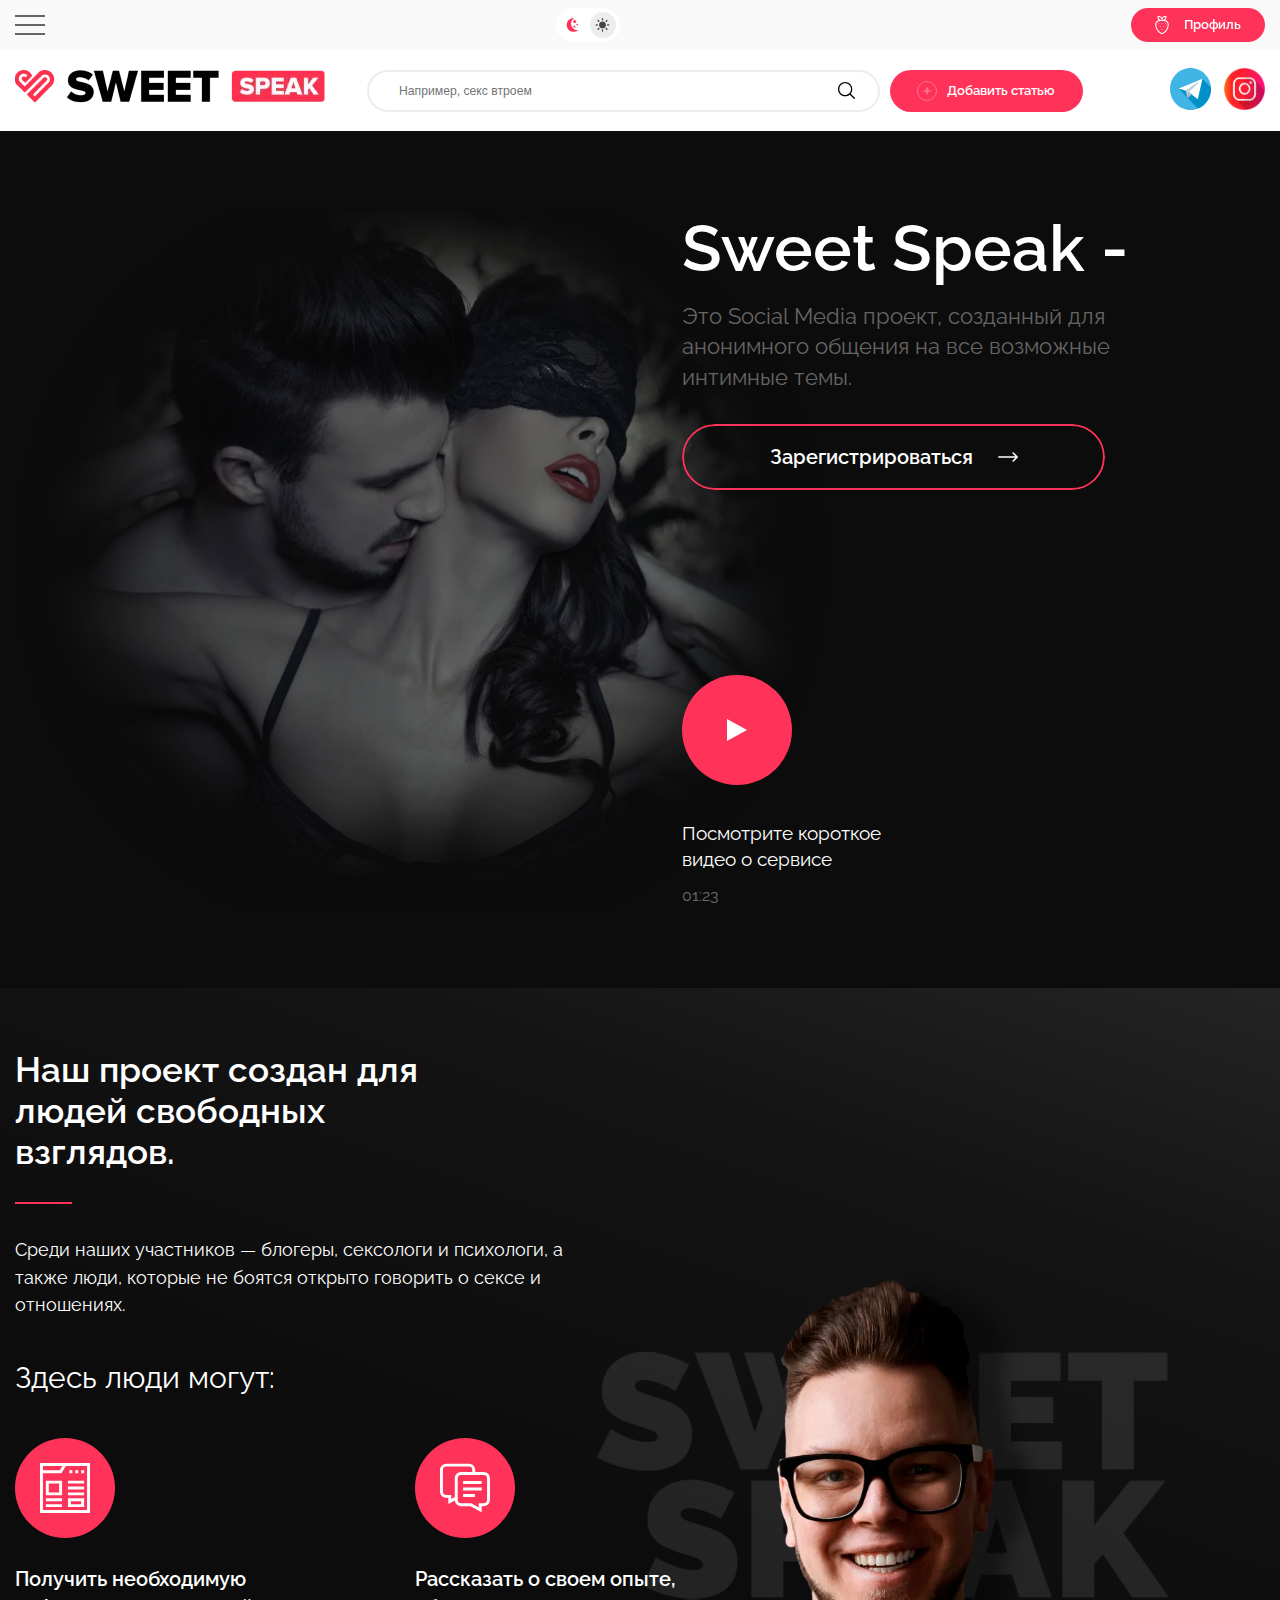
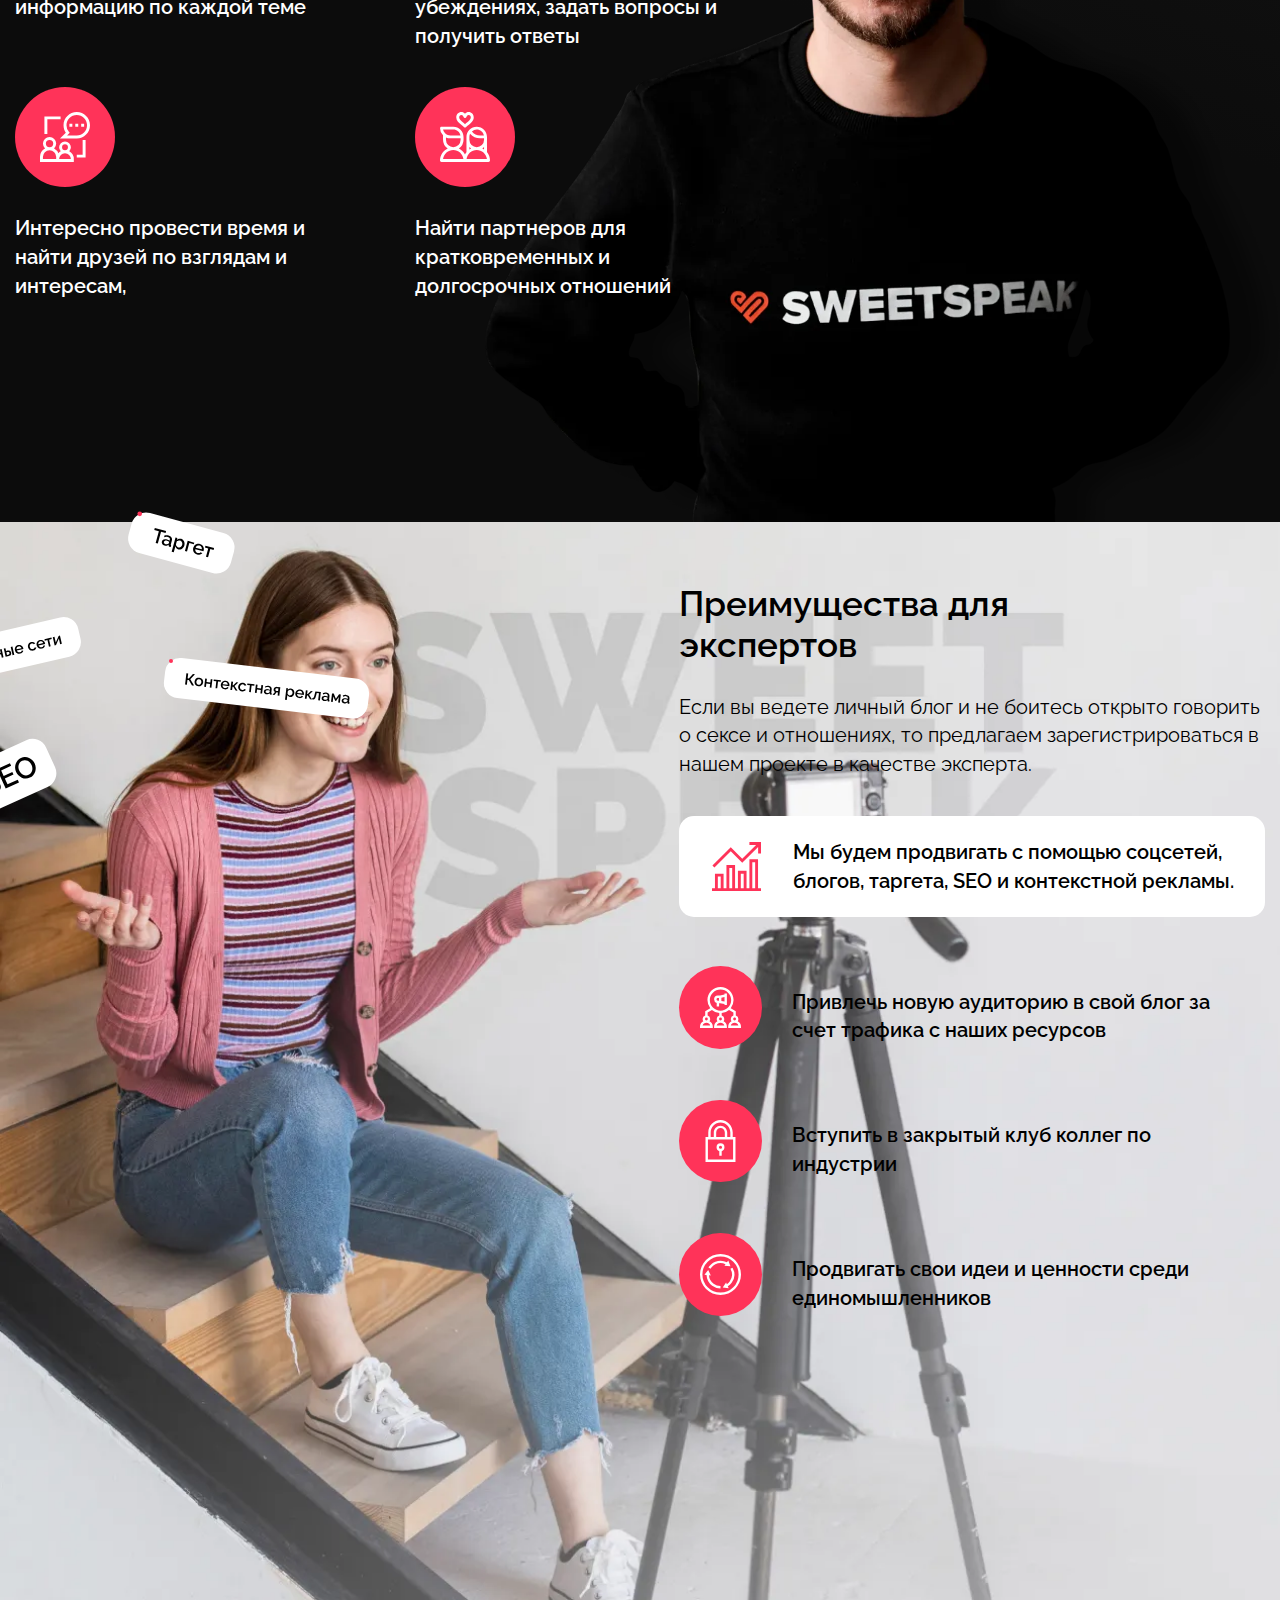
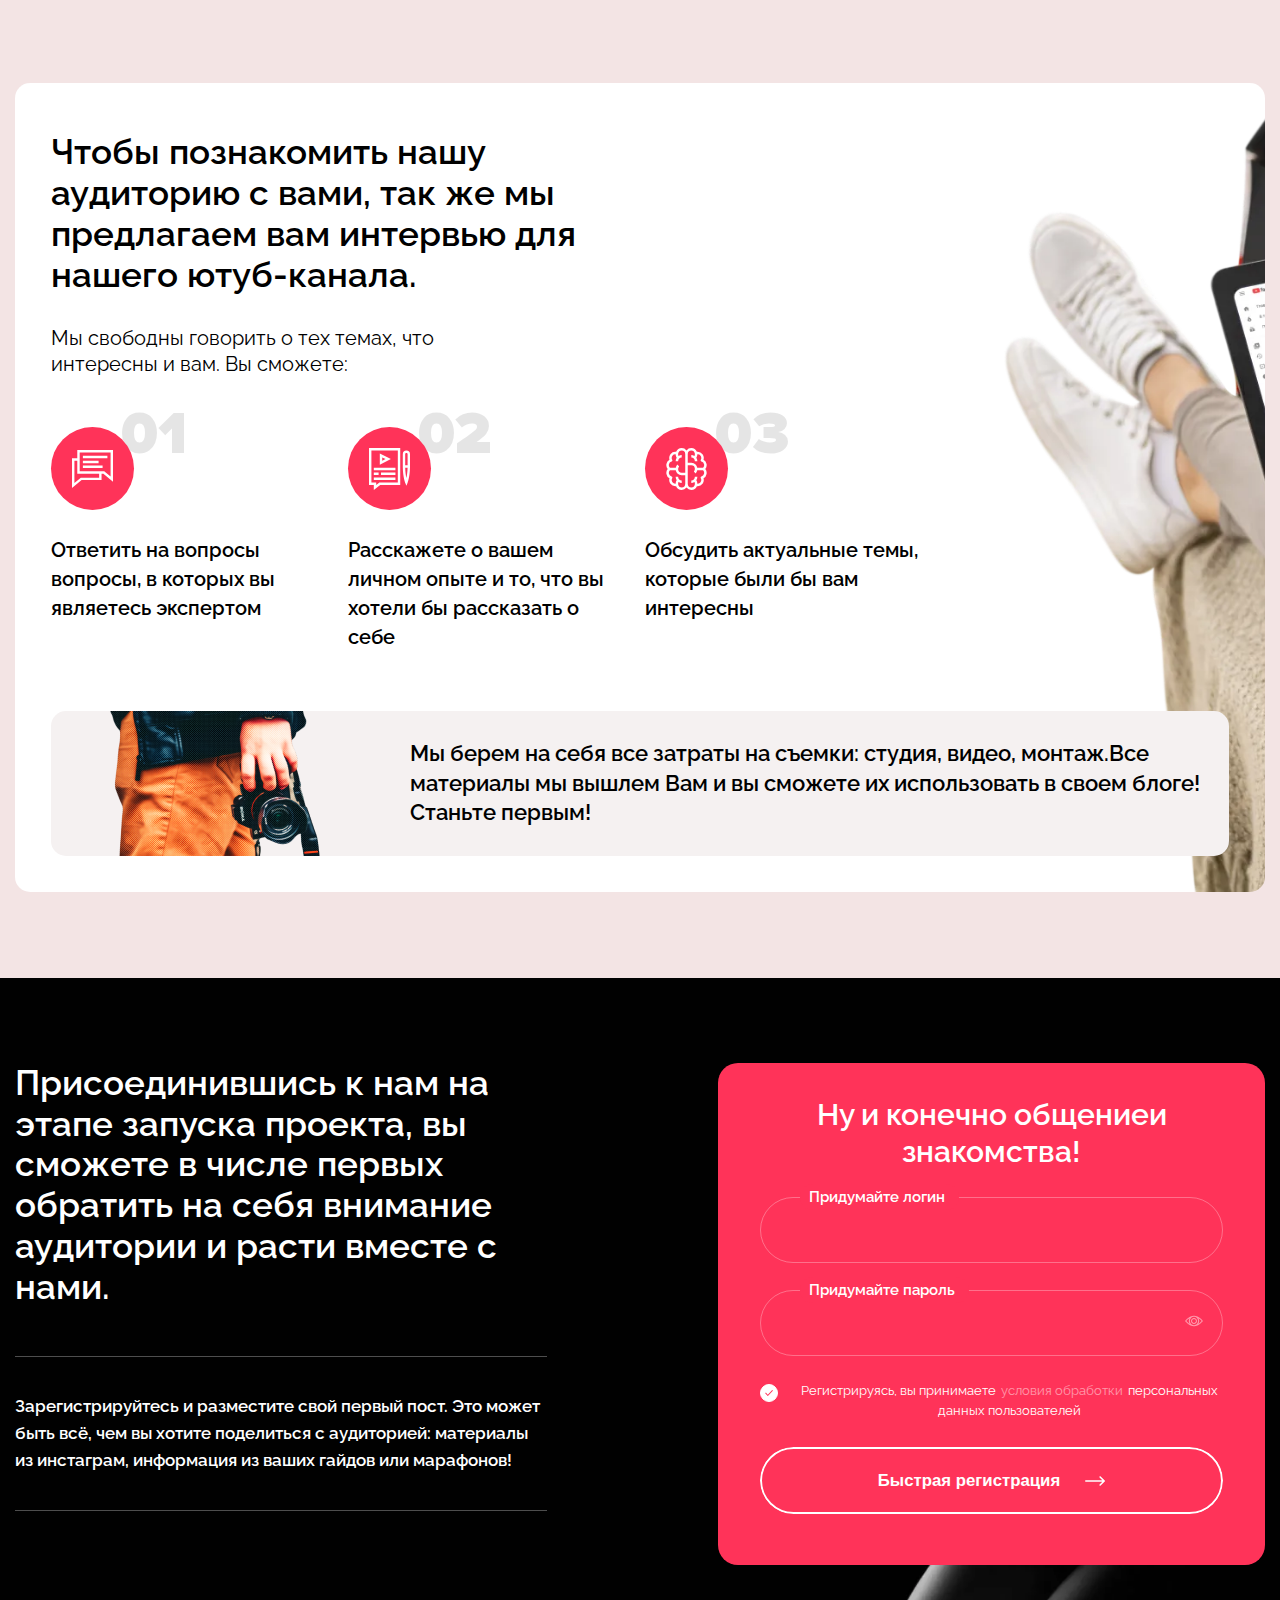
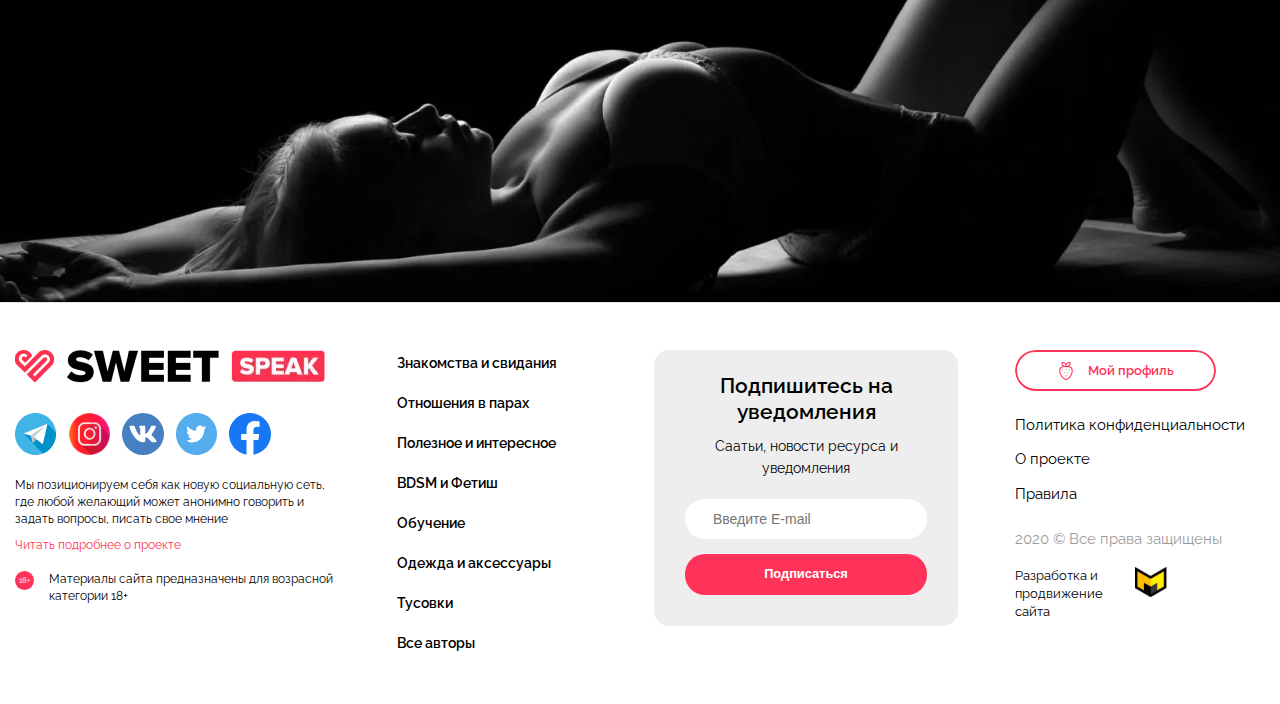
==== commit 4cddda35: "fix animations" ====
--- a/about.html
+++ b/about.html
@@ -5,7 +5,7 @@
 	<meta name="viewport" content="width=device-width, initial-scale=1, maximum-scale=1">
 	<meta http-equiv="X-UA-Compatible" content="ae=edge">
 	<meta name="format-detection" content="telephone=no">
-	<title>Page</title>
+	<title>О нас</title>
 	<meta name="keywords" content="keywords">
 	<meta name="Description" content="Description">
 	<meta property="og:url" content="https://site.ru">
--- a/css/style.min.css
+++ b/css/style.min.css
@@ -1 +1 @@
-﻿@font-face{font-family:"Proxima Nova";font-display:swap;src:url("../fonts/Proxima Nova.woff") format("woff"),url("../fonts/Proxima Nova.woff2") format("woff2");font-weight:800;font-style:normal}@font-face{font-family:"Raleway";font-display:swap;src:url("../fonts/Raleway-SemiBold.woff") format("woff"),url("../fonts/Raleway-SemiBold.woff2") format("woff2");font-weight:600;font-style:normal}@font-face{font-family:"Raleway";font-display:swap;src:url("../fonts/Raleway-Regular.woff") format("woff"),url("../fonts/Raleway-Regular.woff2") format("woff2");font-weight:400;font-style:normal}@font-face{font-family:"Raleway";font-display:swap;src:url("../fonts/Raleway-Light.woff") format("woff"),url("../fonts/Raleway-Light.woff2") format("woff2");font-weight:300;font-style:normal}html{-webkit-box-sizing:border-box;box-sizing:border-box;height:100%;min-width:320px}html *{padding:0;margin:0;border:none;outline:none}*,*::before,*::after{-webkit-box-sizing:inherit;box-sizing:inherit;-webkit-transition:all .2s;-o-transition:all .2s;transition:all .2s}body{height:100%;min-width:320px;font-family:"Raleway", sans-serif;color:#656565;font-size:calc(11px + 2 * ((100vw - 320px) / 1600));line-height:calc(15px + 3 * ((100vw - 320px) / 1600));font-weight:400;background-color:#fff}h1,h2,h3,h4,h5,h6,p{font-weight:inherit;line-height:inherit;font-size:inherit;padding:0;margin:0}textarea{resize:none}input,button,textarea{font-family:'Releway', sans-serif;font-size:inherit;background-color:transparent;line-height:inherit}button{cursor:pointer}a{display:inline-block;text-decoration:none;color:inherit}ul,li{list-style:none}.wrapper{display:-webkit-box;display:-ms-flexbox;display:flex;-webkit-box-orient:vertical;-webkit-box-direction:normal;-ms-flex-direction:column;flex-direction:column;min-height:100%;overflow-x:hidden}.content{-webkit-box-flex:1;-ms-flex:1 0 auto;flex:1 0 auto}.footer{-webkit-box-flex:0;-ms-flex:0 0 auto;flex:0 0 auto}._container{max-width:1330px;width:100%;margin:0 auto;padding-left:calc(12px + 3 * ((100vw - 320px) / 1600));padding-right:calc(12px + 3 * ((100vw - 320px) / 1600))}.ibg{background-position:center;background-size:cover;background-repeat:no-repeat;position:relative}.ibg img{width:0;height:0;position:absolute;top:0;left:0;opacity:0;visibility:hidden}.title-box{font-size:calc(13px + 3 * ((100vw - 320px) / 1600));font-weight:600;line-height:22px;color:#000000}.social{display:-webkit-box;display:-ms-flexbox;display:flex;height:calc(30px + 19 * ((100vw - 320px) / 1600))}.social__row{width:calc(30px + 19 * ((100vw - 320px) / 1600))}.social__row+.social__row{margin-left:calc(5px + 12 * ((100vw - 320px) / 1600))}.social__link{height:100%}.social__link img{height:100%;width:100%}.buttons{display:-webkit-box;display:-ms-flexbox;display:flex}.buttons *:last-child{margin-right:0}.buttons__add{width:calc(30px + 6 * ((100vw - 320px) / 1600));height:calc(30px + 6 * ((100vw - 320px) / 1600));display:-webkit-box;display:-ms-flexbox;display:flex;-webkit-box-pack:center;-ms-flex-pack:center;justify-content:center;-webkit-box-align:center;-ms-flex-align:center;align-items:center;background-color:#FF3359;color:#fff;margin-right:14px;border-radius:50%;font-size:26px}.buttons__btn{padding:5px;padding-right:51px;text-align:center;display:-webkit-box;display:-ms-flexbox;display:flex;-webkit-box-pack:center;-ms-flex-pack:center;justify-content:center;-webkit-box-align:center;-ms-flex-align:center;align-items:center;position:relative;font-weight:600;font-size:calc(11px + 3 * ((100vw - 320px) / 1600));color:#FF3359;border:2px solid #FF3359;height:calc(30px + 6 * ((100vw - 320px) / 1600));width:calc(150px + 38 * ((100vw - 320px) / 1600));border-radius:20px}.buttons span{position:relative;z-index:2;background-color:transparent}.buttons .buttons__quantity{position:absolute;height:21px;padding:0 15px 0 8px;top:50%;-webkit-transform:translate(0, -50%);-ms-transform:translate(0, -50%);transform:translate(0, -50%);right:calc(4px + 5 * ((100vw - 320px) / 1600));background-color:#FF3359;border-radius:15px;color:#fff;font-size:12px;min-width:40px}.buttons .buttons__quantity::before{content:'+';position:absolute;top:1px;right:7px;width:10px;height:10px}.title-area{display:-webkit-box;display:-ms-flexbox;display:flex;-webkit-box-pack:justify;-ms-flex-pack:justify;justify-content:space-between;padding-top:10px;margin-bottom:calc(15px + 15 * ((100vw - 320px) / 1600))}.title{font-size:calc(20px + 12 * ((100vw - 320px) / 1600));font-weight:600;line-height:36px;color:#000000;padding-left:60px;position:relative;max-width:740px;margin-right:10px}.title::before{content:'';position:absolute;top:2px;left:8px;background-repeat:no-repeat;background-size:contain;background-position:center}.tabs{display:-webkit-inline-box;display:-ms-inline-flexbox;display:inline-flex;-webkit-box-align:center;-ms-flex-align:center;align-items:center}.tabs__inner{position:relative;width:100%;background-color:#F6F2F2;padding-top:15px;padding-bottom:15px;padding-left:calc(10px + 12 * ((100vw - 320px) / 1600));padding-right:calc(10px + 12 * ((100vw - 320px) / 1600));margin-bottom:calc(15px + 25 * ((100vw - 320px) / 1600))}.tabs__btn{position:absolute;right:0;top:0;height:100%;width:30px}.tabs__hidden{position:absolute;right:0;top:100%;background-color:#F6F2F2;display:-webkit-box;display:-ms-flexbox;display:flex;-webkit-box-orient:vertical;-webkit-box-direction:normal;-ms-flex-direction:column;flex-direction:column;z-index:1}.tabs__hidden .tab{padding:15px;border-width:1px;border-style:solid;-o-border-image:-o-linear-gradient(left, #f9f9f9 20%, #FF3359 50%, #f9f9f9 80%) 0 0 100% 0;border-image:-webkit-gradient(linear, left top, right top, color-stop(20%, #f9f9f9), color-stop(50%, #FF3359), color-stop(80%, #f9f9f9)) 0 0 100% 0;border-image:linear-gradient(90deg, #f9f9f9 20%, #FF3359 50%, #f9f9f9 80%) 0 0 100% 0;border-top:none;border-left:none;border-right:none}.tabs__hidden .tab:last-child{border:none}.tabs__hidden .tab+.tab{margin-left:0}.hidden{visibility:hidden}.tab{font-weight:600;font-size:12px;text-transform:uppercase;height:100%;min-width:-webkit-fit-content;min-width:-moz-fit-content;min-width:fit-content}.tab._active{color:#FF3359}.tab+.tab{margin-left:20px}.tab__item{display:none}.tab__item._active-tab{display:block}._big__link{display:none;position:absolute;width:100%;height:100%;top:0;left:0;right:0}._big__link::before{content:'→';font-size:20px;position:absolute;top:10px;right:15px;width:20px;height:20px;color:#fff;z-index:1;opacity:0}.card{display:-webkit-box;display:-ms-flexbox;display:flex;-webkit-box-orient:vertical;-webkit-box-direction:normal;-ms-flex-direction:column;flex-direction:column;max-width:33%;width:100%;margin-bottom:12px}.card__image{position:relative;padding-bottom:72%;margin-bottom:14px;-webkit-box-flex:0;-ms-flex:0 0 auto;flex:0 0 auto;background:-o-linear-gradient(111.54deg, #000 -37.61%, rgba(0,0,0,0.2) 68.12%, rgba(255,255,255,0) 68.12%);background:linear-gradient(338.46deg, #000 -37.61%, rgba(0,0,0,0.2) 68.12%, rgba(255,255,255,0) 68.12%)}.card__image img{position:absolute;top:0;left:0;width:100%;height:100%;-o-object-fit:cover;object-fit:cover}.card__image::before{content:'→';font-size:20px;position:absolute;bottom:10px;right:15px;width:20px;height:20px;color:#fff;z-index:1;opacity:0}.card__content{display:-webkit-box;display:-ms-flexbox;display:flex;-webkit-box-orient:vertical;-webkit-box-direction:normal;-ms-flex-direction:column;flex-direction:column;-webkit-box-flex:1;-ms-flex:1 0 auto;flex:1 0 auto}.card__info{display:-webkit-box;display:-ms-flexbox;display:flex;-webkit-box-align:center;-ms-flex-align:center;align-items:center;font-weight:600;font-size:10px;line-height:19px;margin-bottom:8px}.card__info>*:last-child{margin-right:0}.card__category{padding:0 8px 0 21px;color:#000;background-color:rgba(151,151,151,0.1);border-radius:20px;position:relative;margin-right:22px}.card__category::before{content:'';position:absolute;top:50%;-webkit-transform:translate(0, -50%);-ms-transform:translate(0, -50%);transform:translate(0, -50%);left:7px;width:5px;height:5px;background-color:#FDB74F;border-radius:50%}.card__date{margin-right:22px;color:rgba(0,0,0,0.5);font-size:13px}.card__title{margin-bottom:8px;max-width:85%}.card__descr{-webkit-box-flex:1;-ms-flex:1 0 auto;flex:1 0 auto;margin-bottom:10px}.card__footer{display:-webkit-box;display:-ms-flexbox;display:flex;-webkit-box-align:center;-ms-flex-align:center;align-items:center;margin-bottom:10px;position:relative;z-index:2}.card__footer>*:last-child{margin-right:0}.card__favorites{margin-right:24px}.card__message{margin-right:24px}.card__autor{margin-left:auto}.favorites{display:-webkit-box;display:-ms-flexbox;display:flex;-webkit-box-align:center;-ms-flex-align:center;align-items:center}.favorites__btn._active{position:relative}.favorites__btn._active::before{content:'';position:absolute;top:-1px;left:-1px;width:18px;height:18px;background-image:url(../img/icons/heart_full.svg);background-repeat:no-repeat;background-position:center;background-size:contain;z-index:1}.favorites__quantity{margin-left:8px}.message{display:-webkit-box;display:-ms-flexbox;display:flex;-webkit-box-align:center;-ms-flex-align:center;align-items:center}.message__quantity{margin-left:8px}.autor{color:#949494}.autor__name{color:#000}.post__row{display:-webkit-box;display:-ms-flexbox;display:flex;padding:17px 0}.post__row+.post__row{border-top:1px solid rgba(236,228,228,0.5)}.post__img{position:relative;padding-bottom:20%;max-width:65px;min-width:65px;width:100%;margin-right:22px;height:54px;border:1px solid transparent}.post__img img{position:absolute;top:0;left:0;width:100%;height:100%;-o-object-fit:cover;object-fit:cover}.post__title{font-size:calc(12px + 3 * ((100vw - 320px) / 1600));font-weight:600;color:#000;margin-bottom:5px;line-height:20px}.post__date{font-size:12px;line-height:28px;color:#949494}.form{max-width:445px;width:100%;padding:5px;margin:0 auto}.form>*:last-child{margin-bottom:0}.form__title{font-size:calc(20px + 16 * ((100vw - 320px) / 1600));font-weight:600;color:#000;line-height:calc(26px + 18 * ((100vw - 320px) / 1600));text-align:center;margin-bottom:calc(20px + 11 * ((100vw - 320px) / 1600))}.form__item{margin-bottom:calc(20px + 11 * ((100vw - 320px) / 1600));position:relative;color:#000;font-size:15px;font-weight:600}.form__item-checkbox{display:-webkit-box;display:-ms-flexbox;display:flex}.form__lable{position:absolute;background-color:#fff;line-height:26px;left:40px;top:-13px;padding-left:calc(5px + 6 * ((100vw - 320px) / 1600));padding-right:calc(5px + 15 * ((100vw - 320px) / 1600));border-radius:30px}.form__input{padding-top:calc(12px + 15 * ((100vw - 320px) / 1600));padding-bottom:calc(12px + 15 * ((100vw - 320px) / 1600));padding-right:calc(40px + 24 * ((100vw - 320px) / 1600));padding-left:calc(30px + 12 * ((100vw - 320px) / 1600));border:1px solid rgba(162,162,162,0.3);border-radius:40px;width:100%;font-size:calc(16px + 4 * ((100vw - 320px) / 1600));font-weight:600}.form__agreement{text-align:center;font-size:calc(11px + 3 * ((100vw - 320px) / 1600));line-height:calc(14px + 8 * ((100vw - 320px) / 1600));color:#000;margin-bottom:calc(20px + 11 * ((100vw - 320px) / 1600))}.form__btn{width:100%;background-color:#FF3359;border-radius:40px;padding:calc(10px + 17 * ((100vw - 320px) / 1600));font-weight:600;font-size:calc(12px + 8 * ((100vw - 320px) / 1600));line-height:26px;color:#fff;display:-webkit-box;display:-ms-flexbox;display:flex;-webkit-box-align:center;-ms-flex-align:center;align-items:center;-webkit-box-pack:center;-ms-flex-pack:center;justify-content:center;margin-bottom:calc(20px + 11 * ((100vw - 320px) / 1600))}.form__btn svg{position:relative;z-index:2}.form__btn span{position:relative;z-index:2;margin-right:25px}.accent_text{color:#FF3359;border-bottom:1px solid transparent;margin-left:2px;margin-right:2px}.switch_password{position:absolute;height:30px;width:30px;top:50%;-webkit-transform:translate(0, -50%);-ms-transform:translate(0, -50%);transform:translate(0, -50%);right:calc(5px + 15 * ((100vw - 320px) / 1600))}.checkbox__input{opacity:0;width:0}.checkbox__input:checked+.checkbox__label::before{background-image:url(../img/icons/check.svg);background-size:65%;background-repeat:no-repeat;background-position:center}.checkbox__label{position:relative;padding-left:35px;cursor:pointer;display:inline-block}.checkbox__label:focus{background-color:#fff}.checkbox__label span{color:#FF3359;font-size:18px;margin-right:5px}.checkbox__label::before{content:"";background-color:#fff;width:18px;height:18px;border-radius:50%;position:absolute;left:0;top:2px;background-size:65%;background-repeat:no-repeat;background-position:center;border:1px solid #fff}.item{display:-webkit-box;display:-ms-flexbox;display:flex}.item__img{min-width:calc(72px + 18 * ((100vw - 320px) / 1600));width:calc(72px + 18 * ((100vw - 320px) / 1600));height:calc(72px + 18 * ((100vw - 320px) / 1600));background-color:#FF3359;border-radius:50%;margin-right:34px;display:-webkit-box;display:-ms-flexbox;display:flex;-webkit-box-pack:center;-ms-flex-pack:center;justify-content:center;-webkit-box-align:center;-ms-flex-align:center;align-items:center}.item__img img{width:50%}.item__text{color:#000;font-weight:600;font-size:calc(16px + 6 * ((100vw - 320px) / 1600));line-height:calc(24px + 8 * ((100vw - 320px) / 1600));max-width:150px}.header{line-height:26px}.header__container{display:-webkit-box;display:-ms-flexbox;display:flex;-webkit-box-pack:justify;-ms-flex-pack:justify;justify-content:space-between;-webkit-box-align:center;-ms-flex-align:center;align-items:center;height:100%}.header__top{position:fixed;z-index:100;top:0;right:0;left:0;width:100%;height:calc(45px + 9 * ((100vw - 320px) / 1600));background-color:rgba(249,249,249,0.95)}.header__stub{width:100%;height:calc(45px + 9 * ((100vw - 320px) / 1600))}.header__bottom{padding-top:calc(10px + 8 * ((100vw - 320px) / 1600));padding-bottom:calc(10px + 8 * ((100vw - 320px) / 1600));background-color:#fff}.header__switch{min-width:calc(52px + 20 * ((100vw - 320px) / 1600));width:calc(52px + 20 * ((100vw - 320px) / 1600));height:calc(28px + 10 * ((100vw - 320px) / 1600));border-radius:20px;background-color:#fff;position:relative;display:-webkit-box;display:-ms-flexbox;display:flex;-webkit-box-pack:justify;-ms-flex-pack:justify;justify-content:space-between;-webkit-box-align:center;-ms-flex-align:center;align-items:center;padding:calc(6px + 5 * ((100vw - 320px) / 1600));border:1px solid transparent}.header__switch svg{z-index:2;height:calc(12px + 3 * ((100vw - 320px) / 1600))}.header__switch::before{content:'';position:absolute;top:3px;right:3px;width:calc(20px + 10 * ((100vw - 320px) / 1600));height:calc(20px + 10 * ((100vw - 320px) / 1600));background-color:#4E4E4E;opacity:.1;border-radius:50%}.header__switch._dark::before{right:calc(27px + 10 * ((100vw - 320px) / 1600))}.header__switch._dark .sun path{fill:#FF3359}.header__switch._dark .moon path{fill:#fff}.header__profile{background-color:#FF3359;border-radius:20px;max-width:calc(100px + 57 * ((100vw - 320px) / 1600));width:100%;height:calc(28px + 10 * ((100vw - 320px) / 1600));padding:5px;display:-webkit-box;display:-ms-flexbox;display:flex;-webkit-box-pack:center;-ms-flex-pack:center;justify-content:center;-webkit-box-align:center;-ms-flex-align:center;align-items:center;color:#fff;font-size:calc(11px + 3 * ((100vw - 320px) / 1600));font-weight:600;margin-left:5px}.header__profile svg{height:calc(15px + 5 * ((100vw - 320px) / 1600));position:relative;z-index:2}.header__profile span{position:relative;z-index:2;margin-left:14px}.header__inner{display:-webkit-box;display:-ms-flexbox;display:flex;-webkit-box-pack:justify;-ms-flex-pack:justify;justify-content:space-between;-webkit-box-align:center;-ms-flex-align:center;align-items:center;max-width:878px;width:100%}.header__wrapper{display:-webkit-box;display:-ms-flexbox;display:flex;-webkit-box-pack:justify;-ms-flex-pack:justify;justify-content:space-between;-webkit-box-align:center;-ms-flex-align:center;align-items:center;max-width:380px;width:100%}.header__logo._white{display:none}.header__form{max-width:513px;width:100%;min-width:300px;height:calc(30px + 19 * ((100vw - 320px) / 1600));position:relative;margin:5px}.header__input{width:100%;height:100%;border-radius:25px;border:2px solid #EDEBEB;padding:10px 67px 10px 30px}.header__button{position:absolute;top:0;right:0;height:calc(30px + 19 * ((100vw - 320px) / 1600));width:67px;display:-webkit-box;display:-ms-flexbox;display:flex;-webkit-box-pack:center;-ms-flex-pack:center;justify-content:center;-webkit-box-align:center;-ms-flex-align:center;align-items:center}.header__btn{margin:5px;height:calc(30px + 19 * ((100vw - 320px) / 1600));background-color:#FF3359;border-radius:25px;padding:5px;display:-webkit-box;display:-ms-flexbox;display:flex;-webkit-box-pack:center;-ms-flex-pack:center;justify-content:center;-webkit-box-align:center;-ms-flex-align:center;align-items:center;color:#fff;font-size:calc(11px + 3 * ((100vw - 320px) / 1600));font-weight:600;max-width:calc(150px + 71 * ((100vw - 320px) / 1600));width:100%;min-width:175px}.header__btn span{position:relative;z-index:inherit}.header__btn .header__plus{height:20px;width:20px;border-radius:50%;border:1px solid rgba(255,255,255,0.3);margin-right:10px;display:-webkit-box;display:-ms-flexbox;display:flex;-webkit-box-pack:center;-ms-flex-pack:center;justify-content:center;-webkit-box-align:center;-ms-flex-align:center;align-items:center;color:rgba(255,255,255,0.3);font-size:20px}.menu{font-size:14px;font-weight:600}.menu__btn{display:none;width:30px;height:20px;position:relative;cursor:pointer}.menu__btn::before{content:'';position:absolute;top:0;left:0;width:100%;height:2px;background-color:#656565}.menu__btn::after{content:'';position:absolute;bottom:0;left:0;width:100%;height:2px;background-color:#656565}.menu__btn span{position:absolute;width:100%;height:2px;left:0;top:9px;background-color:#656565}.menu__btn.open::after{-webkit-transform:rotate(45deg);-ms-transform:rotate(45deg);transform:rotate(45deg);bottom:9px}.menu__btn.open::before{-webkit-transform:rotate(-45deg);-ms-transform:rotate(-45deg);transform:rotate(-45deg);top:9px}.menu__btn.open span{-webkit-transform:scale(0);-ms-transform:scale(0);transform:scale(0)}.menu__row{position:relative;display:inline-block}.menu__link{display:block;padding:4px 10px}.dropdown{position:absolute;left:0;top:100%;background-color:#fff;width:-webkit-fit-content;width:-moz-fit-content;width:fit-content;display:none;z-index:2}.dropdown>*{-webkit-transition:all 0s;-o-transition:all 0s;transition:all 0s}.dropdown__link{padding:10px;display:block;white-space:nowrap}.footer{padding-top:calc(25px + 37 * ((100vw - 320px) / 1600));padding-bottom:calc(0px + 80 * ((100vw - 320px) / 1600));color:#000;border-top:1px solid #E5E5E5}.footer__body{display:-webkit-box;display:-ms-flexbox;display:flex;-webkit-box-pack:justify;-ms-flex-pack:justify;justify-content:space-between;-webkit-box-align:start;-ms-flex-align:start;align-items:start}.footer__body>*:last-child{margin-right:0;margin-bottom:0}.footer__about{max-width:325px;width:100%;margin-right:10px}.footer__about *:last-child{margin-bottom:0}.footer__logo{margin-bottom:calc(15px + 21 * ((100vw - 320px) / 1600))}.footer__logo._white{display:none}.footer__logo img{max-width:100%}.footer__social{margin-bottom:calc(10px + 18 * ((100vw - 320px) / 1600))}.footer__text{margin-bottom:calc(5px + 7 * ((100vw - 320px) / 1600))}.footer__more{color:#FF3359;border-bottom:1px solid transparent;margin-bottom:calc(10px + 10 * ((100vw - 320px) / 1600))}.footer__restrictions{padding-left:34px;position:relative;margin-bottom:calc(10px + 10 * ((100vw - 320px) / 1600))}.footer__restrictions::before{content:'18+';position:absolute;top:0;left:0;width:19px;height:19px;border-radius:50%;background-color:#FF3359;font-size:8px;color:#fff;line-height:19px;text-align:center}.footer__list{max-width:200px;width:100%;font-size:calc(12px + 3 * ((100vw - 320px) / 1600));line-height:26px;font-weight:600;margin-right:10px}.footer__row+.footer__row{margin-top:14px}.footer__form{max-width:304px;width:100%;background-color:#eee;border-radius:15px;padding:31px;padding-top:calc(11px + 20 * ((100vw - 320px) / 1600));text-align:center;margin-right:10px}.footer__form *:last-child{margin-bottom:0}.footer__form-title{font-size:calc(16px + 8 * ((100vw - 320px) / 1600));line-height:calc(21px + 8 * ((100vw - 320px) / 1600));font-weight:600;margin-bottom:calc(0px + 20 * ((100vw - 320px) / 1600))}.footer__form-descr{font-size:calc(13px + 2 * ((100vw - 320px) / 1600));line-height:calc(20px + 2 * ((100vw - 320px) / 1600));margin-bottom:20px}.footer__form-input{width:100%;margin-bottom:15px;font-size:14px;line-height:26px;height:calc(38px + 4 * ((100vw - 320px) / 1600));border-radius:20px;background-color:#fff;padding:8px 26px;border:2px solid transparent}.footer__form-button{width:100%;margin-bottom:15px;font-size:calc(11px + 3 * ((100vw - 320px) / 1600));line-height:26px;height:calc(38px + 4 * ((100vw - 320px) / 1600));border-radius:20px;background-color:#FF3359;font-weight:600;color:#fff}.footer__form-button span{position:relative;z-index:2}.footer__info{max-width:250px;width:100%;font-size:15px;line-height:24px;margin-right:10px}.footer__profile{max-width:201px;width:100%;height:calc(30px + 19 * ((100vw - 320px) / 1600));border-radius:25px;border:2px solid #FF3359;display:-webkit-box;display:-ms-flexbox;display:flex;-webkit-box-pack:center;-ms-flex-pack:center;justify-content:center;-webkit-box-align:center;-ms-flex-align:center;align-items:center;font-weight:600;font-size:calc(11px + 3 * ((100vw - 320px) / 1600));color:#FF3359;margin-bottom:calc(15px + 11 * ((100vw - 320px) / 1600))}.footer__profile svg{position:relative;z-index:2;height:calc(15px + 5 * ((100vw - 320px) / 1600))}.footer__profile span{position:relative;z-index:2;margin-left:14px}.footer__info-list{margin-bottom:calc(15px + 11 * ((100vw - 320px) / 1600))}.footer__info-row{margin-top:calc(5px + 9 * ((100vw - 320px) / 1600))}.footer__copy{margin-bottom:calc(0px + 26 * ((100vw - 320px) / 1600));opacity:.4}.footer__dev{margin-bottom:calc(15px + 11 * ((100vw - 320px) / 1600));font-size:13px;max-width:220px;width:100%;line-height:18px;display:-webkit-box;display:-ms-flexbox;display:flex;-webkit-box-align:start;-ms-flex-align:start;align-items:start}.footer__dev img{width:100px;margin-left:5px}.top{background-color:#000;color:#fff;padding-top:calc(30px + 45 * ((100vw - 320px) / 1600));padding-bottom:calc(30px + 45 * ((100vw - 320px) / 1600));margin-bottom:calc(30px + 32 * ((100vw - 320px) / 1600));background-image:url(../img/bg_img.png);background-repeat:no-repeat;background-size:contain;background-position:100% 0;position:relative}.top__title{font-size:calc(40px + 42 * ((100vw - 320px) / 1600));line-height:calc(54px + 38 * ((100vw - 320px) / 1600));font-weight:600;color:#FF3359;margin-bottom:calc(5px + 15 * ((100vw - 320px) / 1600));max-width:651px}.top__descr{font-size:calc(20px + 4 * ((100vw - 320px) / 1600));line-height:calc(28px + 4 * ((100vw - 320px) / 1600));margin-bottom:20px;max-width:651px}.top__subtitle{font-size:calc(24px + 6 * ((100vw - 320px) / 1600));line-height:calc(40px + 8 * ((100vw - 320px) / 1600));font-weight:600;margin-bottom:calc(20px + 17 * ((100vw - 320px) / 1600))}.top__wrapper{max-width:600px;display:-webkit-box;display:-ms-flexbox;display:flex;-ms-flex-wrap:wrap;flex-wrap:wrap}.top__item{padding-left:28px;position:relative;width:50%;margin-bottom:20px}.top__item::before{content:'';position:absolute;top:7px;left:0;width:0;height:0;border-style:solid;border-width:6px 0 6px 10px;border-color:transparent transparent transparent #FF3359}.top__item:last-child{max-width:450px;width:100%}.top__name{font-size:calc(14px + 6 * ((100vw - 320px) / 1600));line-height:calc(20px + 6 * ((100vw - 320px) / 1600));font-weight:600;margin-bottom:15px}.top__subdescr{font-size:calc(11px + 4 * ((100vw - 320px) / 1600));line-height:calc(18px + 4 * ((100vw - 320px) / 1600));font-weight:300}.top__play{position:absolute;top:calc(30px + 42 * ((100vw - 320px) / 1600));right:220px}.top .accent_text{margin-left:8px}.play__img{min-width:calc(90px + 33 * ((100vw - 320px) / 1600));width:calc(90px + 33 * ((100vw - 320px) / 1600));height:calc(90px + 33 * ((100vw - 320px) / 1600));border-radius:50%;background-color:#FF3359;position:relative;margin-bottom:30px}.play__img+span{opacity:0}.play__img::after{content:'';position:absolute;top:50%;left:50%;-webkit-transform:translate(-50%, -50%);-ms-transform:translate(-50%, -50%);transform:translate(-50%, -50%);width:0;height:0;z-index:2;border-style:solid;border-width:11px 0 11px 20px;border-color:transparent transparent transparent #fff}.play__descr{max-width:250px;font-size:calc(18px + 2 * ((100vw - 320px) / 1600));line-height:26px;margin-bottom:10px}.play__time{font-size:calc(12px + 6 * ((100vw - 320px) / 1600));line-height:calc(24px + 6 * ((100vw - 320px) / 1600));color:rgba(255,255,255,0.4)}.registration-top{margin-bottom:calc(30px + 32 * ((100vw - 320px) / 1600))}.registration-top__header{background-color:#F5F1F1;display:-webkit-box;display:-ms-flexbox;display:flex;padding:calc(20px + 20 * ((100vw - 320px) / 1600));padding-left:calc(25px + 39 * ((100vw - 320px) / 1600));padding-right:calc(25px + 39 * ((100vw - 320px) / 1600))}.registration-top__text{position:relative;padding-left:calc(101px + 40 * ((100vw - 320px) / 1600))}.registration-top__img{min-width:calc(80px + 40 * ((100vw - 320px) / 1600));height:calc(80px + 40 * ((100vw - 320px) / 1600));border-radius:50%;background-color:#FF3359;margin-right:21px;display:-webkit-box;display:-ms-flexbox;display:flex;-webkit-box-pack:center;-ms-flex-pack:center;justify-content:center;-webkit-box-align:center;-ms-flex-align:center;align-items:center;position:absolute;left:0;top:50%;-webkit-transform:translate(0, -50%);-ms-transform:translate(0, -50%);transform:translate(0, -50%)}.registration-top__img img{width:50%}.registration-top__title{font-size:calc(24px + 14 * ((100vw - 320px) / 1600));line-height:calc(30px + 18 * ((100vw - 320px) / 1600));font-weight:600;color:#000;margin-bottom:15px}.registration-top__descr{font-size:calc(13px + 7 * ((100vw - 320px) / 1600));line-height:calc(20px + 12 * ((100vw - 320px) / 1600));font-weight:300;color:#000}.registration-top__body{display:-webkit-box;display:-ms-flexbox;display:flex;-webkit-box-pack:justify;-ms-flex-pack:justify;justify-content:space-between;padding:calc(25px + 36 * ((100vw - 320px) / 1600));padding-bottom:calc(35px + 41 * ((100vw - 320px) / 1600));background-image:url(../img/bg.jpg);background-repeat:no-repeat;background-size:cover;background-position:right;background-color:#991D34;color:#fff;position:relative}.registration-top__body::before{content:'';position:absolute;bottom:0;left:50px;right:80px;margin:0 auto;width:530px;height:90%;z-index:2;background-image:url(../img/telephone.png);background-repeat:no-repeat;background-position:center;background-size:contain}.registration-top__body::after{content:'';position:absolute;top:-25px;right:41%;width:141px;height:130px;z-index:1;background-image:url(../img/icons/likes_crooked-big.png);background-repeat:no-repeat;background-size:contain;background-position:center}.registration-top__column{position:relative;z-index:3}.registration-top .form__lable{background-color:transparent;z-index:1;color:#fff}.registration-top .form__lable::before{content:'';position:absolute;top:50%;z-index:-1;left:0;width:100%;height:1px;background-image:-webkit-gradient(linear, left top, right top, from(#a93f53), to(#9f293f));background-image:-o-linear-gradient(left, #a93f53 0%, #9f293f 100%);background-image:linear-gradient(90deg, #a93f53 0%, #9f293f 100%)}.registration-top path{fill:rgba(255,255,255,0.5)}.registration-top .form__input{color:#fff}.registration-top .form__agreement{color:#fff;text-align:left}.registration-top .form__btn{background-color:transparent;border:2px solid #FF3359}.registration-top .accent_text{color:rgba(255,255,255,0.5)}.column__title{font-size:calc(20px + 18 * ((100vw - 320px) / 1600));line-height:calc(26px + 22 * ((100vw - 320px) / 1600));font-weight:600;margin-bottom:20px;max-width:440px}.column__descr{font-size:calc(13px + 7 * ((100vw - 320px) / 1600));line-height:calc(20px + 12 * ((100vw - 320px) / 1600));font-weight:300;max-width:300px;margin-bottom:calc(20px + 12 * ((100vw - 320px) / 1600));position:relative}.column__descr::before{content:'';position:absolute;bottom:-80%;right:0;width:89px;height:83px;background-image:url(../img/icons/likes_blur.png);background-repeat:no-repeat;background-size:contain;background-position:center;z-index:-1}.column__list{max-width:350px}.column__row{font-size:calc(13px + 7 * ((100vw - 320px) / 1600));line-height:calc(20px + 12 * ((100vw - 320px) / 1600));font-weight:300;list-style:disc;margin-left:20px}.popular{margin-bottom:30px}.popular__body{display:-ms-grid;display:grid;margin-left:-2px;grid-template-columns:repeat(auto-fit, minmax(270px, 1fr));-ms-grid-columns:minmax(270px, 1fr) minmax(270px, 1fr) minmax(270px, 1fr) minmax(270px, 1fr);-ms-grid-rows:1fr 1fr}.popular__item{margin-bottom:2px;margin-left:2px}.popular__item:nth-child(1){-ms-grid-column:1;-ms-grid-row:1}.popular__item:nth-child(2){-ms-grid-column:2;-ms-grid-row:1}.popular__item:nth-child(3){-ms-grid-column:4;-ms-grid-row:1}.popular__item:nth-child(4){-ms-grid-column:1;-ms-grid-row:2}.popular__item:nth-child(5){-ms-grid-column:4;-ms-grid-row:2}.popular ._big{margin-right:0}.popular ._big._grid-1 .card__title{font-size:calc(12px + 4 * ((100vw - 320px) / 1600));margin-bottom:10px}.popular ._grid-2 .title-box{font-size:calc(24px + 8 * ((100vw - 320px) / 1600));line-height:calc(26px + 10 * ((100vw - 320px) / 1600))}.popular ._grid-2{padding-left:0}.popular__card{position:relative;max-width:100%;margin-bottom:0}.popular .card__image{margin-bottom:0}.home__wrapper{display:-webkit-box;display:-ms-flexbox;display:flex;position:relative}.home__content{width:100%;margin-right:calc(190px + 137 * ((100vw - 320px) / 1600))}.home__aside{max-width:calc(180px + 107 * ((100vw - 320px) / 1600));width:100%;padding-left:calc(10px + 30 * ((100vw - 320px) / 1600));margin-left:calc(10px + 30 * ((100vw - 320px) / 1600));border-left:1px solid #ECE4E4;height:100vh;overflow-y:auto;position:absolute;top:0;right:0;-webkit-transition:all 0s;-o-transition:all 0s;transition:all 0s;scrollbar-width:none}.home__aside::-webkit-scrollbar{width:0;height:0}.home__aside._fixed{position:fixed;top:calc(45px + 9 * ((100vw - 320px) / 1600));right:calc((100vw - 1320px) / 2)}.home__aside._fixed-bottom{top:auto;bottom:0}.aside__item{padding-bottom:30px;padding-top:23px}.aside__item+.aside__item{border-top:1px solid rgba(236,228,228,0.5)}.aside__item:first-child{padding-top:0}.aside__title{font-size:calc(18px + 6 * ((100vw - 320px) / 1600));font-weight:600;line-height:32px;margin-bottom:16px}.aside__row{display:-webkit-box;display:-ms-flexbox;display:flex;-webkit-box-pack:justify;-ms-flex-pack:justify;justify-content:space-between;-webkit-box-align:center;-ms-flex-align:center;align-items:center}.aside__row+.aside__row{border-top:1px solid rgba(236,228,228,0.5)}.aside__link{font-size:calc(14px + 3 * ((100vw - 320px) / 1600));font-weight:600;padding:16px 5px 16px 0;width:100%}.aside__quantity{padding:0 6px 0 3px;background-color:#FF3359;border-radius:12px;font-size:12px;font-weight:600;color:#fff;line-height:21px}.aside__social{height:calc(27px + 11 * ((100vw - 320px) / 1600))}.aside .social__row{width:calc(27px + 11 * ((100vw - 320px) / 1600))}.dating__title::before{width:32px;height:34px;background-image:url(../img/icons/dating.svg)}.dating__tab{display:-webkit-box;display:-ms-flexbox;display:flex;margin-left:calc(-10px + -40 * ((100vw - 320px) / 1600))}.dating__card{margin-left:calc(10px + 40 * ((100vw - 320px) / 1600))}.couples__title::before{width:34px;height:34px;background-image:url(../img/icons/couple.svg)}.couples__tab{display:-webkit-box;display:-ms-flexbox;display:flex;margin-left:calc(-10px + -40 * ((100vw - 320px) / 1600));-ms-flex-wrap:wrap;flex-wrap:wrap}.couples__card{-webkit-box-orient:horizontal;-webkit-box-direction:normal;-ms-flex-direction:row;flex-direction:row;margin-left:calc(10px + 40 * ((100vw - 320px) / 1600));max-width:calc(50% - 50px);border-bottom:1px solid rgba(236,228,228,0.5);margin-bottom:25px}.couples__card:nth-last-of-type(-n+2){border-bottom:none}.couples .card__image{max-width:135px;height:107px;width:100%;padding-bottom:23%;margin-right:10px}.couples .card__content{max-width:calc(100% - 145px);width:100%}.couples .card__footer{margin-bottom:20px}.useful__title::before{width:34px;height:34px;background-image:url(../img/icons/brain.svg)}.useful__tab{display:-ms-grid;display:grid;margin-right:calc(-10px + -10 * ((100vw - 320px) / 1600));grid-template-columns:repeat(auto-fit, minmax(120px, 1fr));-ms-grid-columns:minmax(120px, 1fr) minmax(120px, 1fr) minmax(120px, 1fr) minmax(120px, 1fr) minmax(120px, 1fr) minmax(120px, 1fr);-ms-grid-rows:1fr 1fr 1fr}.useful__item{-ms-grid-column-span:3;grid-column:span 3;-ms-grid-row-span:1;grid-row:span 1;margin-right:calc(10px + 10 * ((100vw - 320px) / 1600));margin-bottom:calc(10px + 20 * ((100vw - 320px) / 1600));border-bottom:1px solid rgba(236,228,228,0.5)}.useful__item:last-child{border-bottom:none;margin-bottom:0;padding-bottom:0}.useful__item:nth-child(1){-ms-grid-column:1;-ms-grid-row:1}.useful__item:nth-child(2){-ms-grid-column:4;-ms-grid-row:1}.useful__item:nth-child(3){-ms-grid-column:4;-ms-grid-row:2}.useful__item:nth-child(4){-ms-grid-column:4;-ms-grid-row:3}.useful__card{-webkit-box-orient:horizontal;-webkit-box-direction:normal;-ms-flex-direction:row;flex-direction:row;min-width:100%;margin-bottom:0;position:relative}.useful .card__image{max-width:135px;height:107px;width:100%;padding-bottom:21%;margin-right:10px;margin-bottom:0}.useful .card__content{max-width:calc(100% - 145px);padding-right:10px}.useful .card__footer{margin-bottom:0;margin-top:auto}._big{margin-right:calc(10px + 40 * ((100vw - 320px) / 1600));border-bottom:none;padding-bottom:0}._big ._big__link{display:block}._big .card__image{max-width:100%;padding-bottom:100%;margin-right:0}._big .card__content{position:absolute;height:100%;top:0;left:0;right:0;padding:calc(10px + 13 * ((100vw - 320px) / 1600));max-width:100%}._big .card__info{margin-bottom:auto}._big .card__category{color:#fff}._big .card__date{color:rgba(255,255,255,0.5)}._big .card__title{margin-top:auto;color:#fff;margin-bottom:25px;font-size:calc(18px + 6 * ((100vw - 320px) / 1600))}._big .card__footer{margin-top:0;margin-bottom:0;color:rgba(255,255,255,0.5);position:relative;z-index:2}._big .card__footer path{fill:#fff}._big .card__autor{color:rgba(255,255,255,0.5)}._big .autor__name{color:#fff}.bdsm{margin-bottom:20px}.bdsm__title::before{width:34px;height:34px;background-image:url(../img/icons/handcuffs.svg)}.bdsm__tab{display:-webkit-box;display:-ms-flexbox;display:flex}.bdsm__inner{width:100%;display:-webkit-box;display:-ms-flexbox;display:flex;-ms-flex-wrap:wrap;flex-wrap:wrap;margin:0 -4px;height:-webkit-fit-content;height:-moz-fit-content;height:fit-content}.bdsm__item{width:calc(50% - 8px);margin:0 4px;margin-bottom:7px;height:-webkit-fit-content;height:-moz-fit-content;height:fit-content}.bdsm__card{margin-bottom:0;max-width:100%;position:relative}.bdsm .card__image{margin-bottom:0;padding-bottom:80%}.bdsm .card__title{font-size:calc(12px + 4 * ((100vw - 320px) / 1600))}.bdsm__post{max-width:287px;width:100%;margin-left:calc(10px + 26 * ((100vw - 320px) / 1600))}.bdsm .post__row{padding:13px 0}.bdsm .post__row:first-child{padding-top:0}.bdsm .post__row:last-child{padding-bottom:0}.bdsm .post__img{padding-bottom:18%}.bdsm .post__title{margin-bottom:0}.bdsm .post__date{line-height:24px}.training{margin-bottom:20px;overflow-x:hidden}.training__title::before{width:34px;height:34px;background-image:url(../img/icons/play.svg)}.training__tab{display:-ms-grid;display:grid;grid-template-columns:repeat(auto-fit, minmax(220px, 1fr));-ms-grid-columns:minmax(220px, 1fr) minmax(220px, 1fr) minmax(220px, 1fr) minmax(220px, 1fr);-ms-grid-rows:1fr 1fr;margin-right:-26px;margin-left:-26px}.training__item{border-left:1px solid rgba(236,228,228,0.5);border-top:1px solid rgba(236,228,228,0.5);padding:26px;padding-bottom:0;margin-bottom:26px}.training__item:nth-child(2){border-top:none;padding-top:0;padding-bottom:26px;margin-bottom:0;-ms-grid-column:3;-ms-grid-row:1}.training__item:nth-child(3){border-top:none;padding-top:0;padding-bottom:26px;margin-bottom:0;-ms-grid-column:4;-ms-grid-row:1}.training__item:nth-child(1){-ms-grid-column:1;-ms-grid-row:1}.training__item:nth-child(4){-ms-grid-column:3;-ms-grid-row:2}.training__item:nth-child(5){-ms-grid-column:4;-ms-grid-row:2}.training__card{max-width:100%;margin-bottom:0;height:100%}.training .card__title{max-width:100%}.training .card__descr{max-width:290px}.training .card__info{margin-bottom:0}.products{margin-bottom:calc(20px + 10 * ((100vw - 320px) / 1600))}.products__title::before{width:34px;height:26px;background-image:url(../img/icons/hanger.svg)}.products__tab{display:-webkit-box;display:-ms-flexbox;display:flex}.products__card{max-width:100%;margin-bottom:0}.products .card__footer{margin-bottom:0}.products .card__image{max-width:179px;width:100%;padding-bottom:21%;margin-bottom:0;margin-right:28px;height:142px}.products .card__content{-webkit-box-flex:1;-ms-flex:auto;flex:auto}.products__column{max-width:301px;width:100%;padding:calc(10px + 10 * ((100vw - 320px) / 1600));border:1px solid rgba(236,228,228,0.5);height:-webkit-fit-content;height:-moz-fit-content;height:fit-content;margin-right:calc(20px + 30 * ((100vw - 320px) / 1600))}.products__column .card__title{max-width:100%;margin-bottom:15px}.products__row+.products__row{border-top:1px solid rgba(236,228,228,0.5);padding-top:12px;margin-top:12px}.products__inner{width:100%}.products__inner .card{-webkit-box-orient:horizontal;-webkit-box-direction:normal;-ms-flex-direction:row;flex-direction:row}.products__item+.products__item{border-top:1px solid rgba(236,228,228,0.5);margin-top:calc(10px + 16 * ((100vw - 320px) / 1600));padding-top:calc(10px + 16 * ((100vw - 320px) / 1600))}.hangouts{margin-bottom:calc(30px + 29 * ((100vw - 320px) / 1600));overflow-x:hidden}.hangouts__title::before{width:34px;height:34px;background-image:url(../img/icons/play.svg)}.hangouts__tab{display:-ms-grid;display:grid;grid-template-columns:repeat(auto-fit, minmax(210px, 1fr));-ms-grid-columns:minmax(220px, 1fr) minmax(220px, 1fr) minmax(220px, 1fr) minmax(220px, 1fr);-ms-grid-rows:1fr 1fr 1fr;margin-right:-25px;margin-left:-26px}.hangouts__item:nth-child(1){-ms-grid-column:1;-ms-grid-row:1}.hangouts__item:nth-child(2){-ms-grid-column:3;-ms-grid-row:1}.hangouts__item:nth-child(3){-ms-grid-column:1;-ms-grid-row:3}.hangouts__item:nth-child(4){-ms-grid-column:3;-ms-grid-row:3}.hangouts__card{max-width:100%;margin-bottom:0}.hangouts ._grid-2{margin-right:-1px;padding-right:26px;padding-bottom:26px;border:1px solid rgba(236,228,228,0.5);border-top:none}.hangouts .card__title{max-width:100%}.hangouts .card__descr{max-width:290px}.hangouts .card__footer{margin-bottom:0}._grid-1{-ms-grid-column-span:1;grid-column:span 1;-ms-grid-row-span:1;grid-row:span 1}._grid-2{-ms-grid-column-span:2;grid-column:span 2;-ms-grid-row-span:2;grid-row:span 2;margin-right:24px;border-left:none;padding:0;padding-left:26px;border-bottom:none}._grid-2 .title-box{font-size:calc(18px + 6 * ((100vw - 320px) / 1600))}._grid-3{-ms-grid-column-span:3;grid-column:span 3;-ms-grid-row-span:3;grid-row:span 3}._grid-4{-ms-grid-column-span:2;grid-column:span 2;-ms-grid-row-span:1;grid-row:span 1;padding:26px;border:1px solid rgba(236,228,228,0.5);border-top:none;margin-right:-1px}._grid-4 .hangouts__card{-webkit-box-orient:horizontal;-webkit-box-direction:normal;-ms-flex-direction:row;flex-direction:row}._grid-4 .card__image{max-width:130px;width:100%;padding-bottom:21%;margin-right:30px}._grid-4 .card__content{max-width:calc(100% - 160px);width:100%}.regulations{background-color:#F1F0F0;padding-top:calc(30px + 34 * ((100vw - 320px) / 1600));padding-bottom:calc(30px + 34 * ((100vw - 320px) / 1600))}.regulations__body{display:-webkit-box;display:-ms-flexbox;display:flex}.regulations__column{max-width:50%}.regulations__column+.regulations__column{margin-left:calc(20px + 30 * ((100vw - 320px) / 1600))}.regulations__title{font-weight:600;font-size:calc(24px + 18 * ((100vw - 320px) / 1600));line-height:calc(30px + 18 * ((100vw - 320px) / 1600));color:#000;margin-bottom:calc(30px + 17 * ((100vw - 320px) / 1600))}.regulations__list{display:-webkit-box;display:-ms-flexbox;display:flex;-ms-flex-wrap:wrap;flex-wrap:wrap;margin-left:calc(-30px + -12 * ((100vw - 320px) / 1600))}.regulations__item{-webkit-box-align:center;-ms-flex-align:center;align-items:center;max-width:50%;margin-bottom:calc(30px + 12 * ((100vw - 320px) / 1600));margin-left:calc(30px + 12 * ((100vw - 320px) / 1600))}.regulations__info{max-width:594px;width:100%;background:-webkit-gradient(linear, left top, left bottom, from(#fff), to(rgba(255,255,255,0)));background:-o-linear-gradient(top, #fff 0%, rgba(255,255,255,0) 100%);background:linear-gradient(180deg, #fff 0%, rgba(255,255,255,0) 100%);-webkit-backdrop-filter:blur(10px);backdrop-filter:blur(10px);border-radius:15px;padding-top:calc(20px + 17 * ((100vw - 320px) / 1600));padding-right:calc(20px + 37 * ((100vw - 320px) / 1600));padding-left:calc(20px + 37 * ((100vw - 320px) / 1600))}.regulations__name{font-weight:600;font-size:calc(18px + 10 * ((100vw - 320px) / 1600));line-height:calc(26px + 10 * ((100vw - 320px) / 1600));margin-bottom:32px}.regulations__descr{font-size:calc(14px + 4 * ((100vw - 320px) / 1600));line-height:calc(24px + 4 * ((100vw - 320px) / 1600));margin-bottom:32px}.regulations__btn{height:calc(40px + 22 * ((100vw - 320px) / 1600));max-width:274px;width:100%;padding:16px;font-size:calc(12px + 4 * ((100vw - 320px) / 1600));line-height:calc(22px + 4 * ((100vw - 320px) / 1600));font-weight:600;border:2px solid #FF3359;border-radius:30px;color:#FF3359;display:-webkit-box;display:-ms-flexbox;display:flex;-webkit-box-pack:center;-ms-flex-pack:center;justify-content:center;-webkit-box-align:center;-ms-flex-align:center;align-items:center}.regulations__btn span{position:relative;z-index:2}.registration-bottom{background-image:url(../img/bottom_bg.jpg);background-repeat:no-repeat;background-size:cover;background-position:center;padding-top:calc(20px + 27 * ((100vw - 320px) / 1600));padding-bottom:calc(40px + 59 * ((100vw - 320px) / 1600))}.registration-bottom .checkbox__label::before{border:1px solid #FF3359}.about-top{background-color:#0c0c0c;padding-top:calc(30px + 81 * ((100vw - 320px) / 1600));padding-bottom:calc(30px + 81 * ((100vw - 320px) / 1600))}.about-top__body{background-image:url(../img/about-top_bg.png);background-repeat:no-repeat;background-size:contain;background-position:left 0}.about-top__inner{max-width:583px;margin-left:auto}.about-top__title{font-size:calc(40px + 42 * ((100vw - 320px) / 1600));line-height:calc(54px + 38 * ((100vw - 320px) / 1600));font-weight:600;color:#fff;margin-bottom:calc(5px + 15 * ((100vw - 320px) / 1600))}.about-top__descr{font-size:calc(20px + 4 * ((100vw - 320px) / 1600));line-height:calc(28px + 4 * ((100vw - 320px) / 1600));margin-bottom:calc(20px + 20 * ((100vw - 320px) / 1600));max-width:651px}.about-top__btn{max-width:423px;background-color:transparent;border:2px solid #FF3359;margin-bottom:calc(345px + -267 * ((100vw - 320px) / 1600));font-size:20px}.about-top__play{color:#fff}.about-description{color:#fff;background-color:#0c0c0c;background:-o-linear-gradient(71deg, #0c0c0c 50%, rgba(12,12,12,0.97) 80%, rgba(12,12,12,0.9) 100%);background:linear-gradient(19deg, #0c0c0c 50%, rgba(12,12,12,0.97) 80%, rgba(12,12,12,0.9) 100%);padding-top:calc(37px + 45 * ((100vw - 320px) / 1600));padding-bottom:calc(340px + -258 * ((100vw - 320px) / 1600));position:relative;margin-top:-2px}.about-description::before{content:'';position:absolute;bottom:0;right:0;width:calc(320px + 791 * ((100vw - 320px) / 1600));height:calc(404px + 791 * ((100vw - 320px) / 1600));background-image:url(../img/dmitry.png);background-repeat:no-repeat;background-position:center bottom;background-size:contain}.about-description__body{position:relative;z-index:2}.about-description__title{font-size:calc(24px + 18 * ((100vw - 320px) / 1600));line-height:calc(30px + 18 * ((100vw - 320px) / 1600));font-weight:600;max-width:460px;padding-bottom:32px;position:relative;margin-bottom:32px}.about-description__title::before{content:'';position:absolute;bottom:0;left:0;width:57px;height:2px;background-color:#FF3359}.about-description__descr{font-size:calc(13px + 9 * ((100vw - 320px) / 1600));line-height:calc(20px + 12 * ((100vw - 320px) / 1600));max-width:576px;margin-bottom:calc(32px + 8 * ((100vw - 320px) / 1600))}.about-description__subtitle{font-size:calc(20px + 16 * ((100vw - 320px) / 1600));line-height:46px;margin-bottom:calc(32px + 8 * ((100vw - 320px) / 1600))}.about-description__list{display:-webkit-box;display:-ms-flexbox;display:flex;-ms-flex-wrap:wrap;flex-wrap:wrap;max-width:800px;margin-left:-90px}.about-description__item{max-width:calc(50% - 90px);width:100%;-webkit-box-orient:vertical;-webkit-box-direction:normal;-ms-flex-direction:column;flex-direction:column;margin-left:90px;margin-bottom:35px}.about-description .item__img{margin-bottom:28px;height:100px;width:100px;min-width:100px}.about-description .item__text{color:#fff;max-width:100%}.advantages{background-color:#e0e0e0;background:-o-linear-gradient(109deg, #e0e0e0 50%, rgba(224,224,224,0.97) 80%, rgba(224,224,224,0.9) 100%);background:linear-gradient(341deg, #e0e0e0 50%, rgba(224,224,224,0.97) 80%, rgba(224,224,224,0.9) 100%);padding-top:calc(29px + 56 * ((100vw - 320px) / 1600));position:relative;color:#000}.advantages__body{position:relative;padding-bottom:calc(448px + -358 * ((100vw - 320px) / 1600))}.advantages__body::before{content:'';position:absolute;top:calc(-95px + -55 * ((100vw - 320px) / 1600));right:calc(100% - 113px);-webkit-transform:translate(100%, 0);-ms-transform:translate(100%, 0);transform:translate(100%, 0);width:556px;height:371px;background-image:url(../img/icons/tags.svg);background-repeat:no-repeat;background-size:contain;background-position:center}.advantages__inner{max-width:586px;margin-left:auto;position:relative;z-index:2}.advantages__title{font-size:calc(24px + 18 * ((100vw - 320px) / 1600));line-height:calc(30px + 18 * ((100vw - 320px) / 1600));font-weight:600;max-width:460px;position:relative;margin-bottom:calc(20px + 14 * ((100vw - 320px) / 1600))}.advantages__descr{font-size:calc(13px + 11 * ((100vw - 320px) / 1600));line-height:calc(20px + 14 * ((100vw - 320px) / 1600));margin-bottom:calc(20px + 28 * ((100vw - 320px) / 1600))}.advantages__text{background-color:#fff;border-radius:15px;padding:calc(18px + 7 * ((100vw - 320px) / 1600));padding-left:calc(90px + 40 * ((100vw - 320px) / 1600));font-size:calc(14px + 10 * ((100vw - 320px) / 1600));line-height:calc(20px + 14 * ((100vw - 320px) / 1600));font-weight:600;margin-bottom:calc(20px + 48 * ((100vw - 320px) / 1600));position:relative}.advantages__text::before{content:'';position:absolute;top:50%;left:calc(27px + 10 * ((100vw - 320px) / 1600));-webkit-transform:translate(0, -50%);-ms-transform:translate(0, -50%);transform:translate(0, -50%);width:calc(39px + 18 * ((100vw - 320px) / 1600));height:calc(39px + 18 * ((100vw - 320px) / 1600));background-image:url(../img/icons/trend.svg);background-repeat:no-repeat;background-size:contain;background-position:center}.advantages__item{-webkit-box-align:center;-ms-flex-align:center;align-items:center;margin-bottom:calc(32px + -2 * ((100vw - 320px) / 1600))}.advantages .item__img{margin-right:calc(19px + 19 * ((100vw - 320px) / 1600))}.advantages .item__text{max-width:427px}.interview{background-color:#F3E4E4;padding-top:calc(34px + 81 * ((100vw - 320px) / 1600));padding-bottom:calc(44px + 71 * ((100vw - 320px) / 1600));color:#000}.interview__body{background-color:#fff;border-radius:15px;padding-top:calc(34px + 26 * ((100vw - 320px) / 1600));padding-bottom:calc(0px + 60 * ((100vw - 320px) / 1600));padding-left:calc(0px + 60 * ((100vw - 320px) / 1600));padding-right:calc(0px + 60 * ((100vw - 320px) / 1600));background-image:url(../img/interview_bg.png);background-size:contain;background-position:right bottom;background-repeat:no-repeat}.interview__title{font-size:calc(24px + 18 * ((100vw - 320px) / 1600));line-height:calc(30px + 18 * ((100vw - 320px) / 1600));font-weight:600;max-width:620px;margin-bottom:30px}.interview__descr{font-size:20px;line-height:calc(20px + 10 * ((100vw - 320px) / 1600));max-width:425px;margin-bottom:50px}.interview__list{display:-webkit-box;display:-ms-flexbox;display:flex;margin-left:-23px;margin-bottom:59px;counter-reset:counter}.interview__item{-webkit-box-orient:vertical;-webkit-box-direction:normal;-ms-flex-direction:column;flex-direction:column;max-width:274px;margin-left:23px;counter-increment:counter;position:relative}.interview__item::before{content:"0" counter(counter);font-family:'Proxima Nova', sans-serif;font-size:60px;line-height:35px;color:rgba(0,0,0,0.1);font-weight:800;position:absolute;top:-10px;left:70px}.interview .item__img{margin-bottom:27px;position:relative;z-index:2}.interview .item__text{max-width:100%}.interview__text{background-color:#F5F1F1;border-radius:15px;font-size:calc(14px + 14 * ((100vw - 320px) / 1600));line-height:calc(20px + 16 * ((100vw - 320px) / 1600));font-weight:600;display:-webkit-box;display:-ms-flexbox;display:flex}.interview__img{min-width:259px;position:relative;padding-bottom:12%;margin-left:44px;margin-right:28px}.interview__img img{position:absolute;top:0;left:0;width:100%;height:100%;-o-object-fit:cover;object-fit:cover}.interview__text-descr{padding:calc(20px + 13 * ((100vw - 320px) / 1600))}.about-rigistration{background-color:#000;background-image:url(../img/about-reg_bg.png);background-repeat:no-repeat;background-size:cover;background-position:center bottom;color:#fff;padding-top:calc(43px + 69 * ((100vw - 320px) / 1600));padding-bottom:calc(242px + 158 * ((100vw - 320px) / 1600))}.about-rigistration__body{display:-webkit-box;display:-ms-flexbox;display:flex;-webkit-box-pack:justify;-ms-flex-pack:justify;justify-content:space-between}.about-rigistration__title{font-size:calc(24px + 18 * ((100vw - 320px) / 1600));line-height:calc(30px + 18 * ((100vw - 320px) / 1600));font-weight:600;max-width:485px;width:100%;margin-bottom:calc(30px + 30 * ((100vw - 320px) / 1600))}.about-rigistration__descr{font-size:calc(13px + 7 * ((100vw - 320px) / 1600));line-height:calc(20px + 12 * ((100vw - 320px) / 1600));font-weight:600;padding-top:calc(27px + 15 * ((100vw - 320px) / 1600));padding-bottom:calc(27px + 15 * ((100vw - 320px) / 1600));border-top:1px solid rgba(196,196,196,0.4);border-bottom:1px solid rgba(196,196,196,0.4);max-width:532px;width:100%}.about-rigistration__form{margin-left:0;margin-right:0;background-color:#FF3359;border-radius:20px;padding:calc(24px + 30 * ((100vw - 320px) / 1600));padding-top:calc(28px + 10 * ((100vw - 320px) / 1600));padding-bottom:calc(32px + 32 * ((100vw - 320px) / 1600));max-width:547px;margin-left:10px}.about-rigistration .form__title,.about-rigistration .form__item,.about-rigistration .form__agreement{color:#fff}.about-rigistration .form__lable{background-color:#FF3359}.about-rigistration .switch_password path{fill:rgba(255,255,255,0.5)}.about-rigistration .form__btn{border:2px solid #fff}.about-rigistration .form__btn::before{background-color:#fff}.about-rigistration .accent_text{color:rgba(255,255,255,0.5)}body._dark{background-color:#090909}body._dark .header__top{background-color:rgba(41,19,21,0.95);color:#fff}body._dark .header__switch{background-color:#3a2b2e}body._dark .header__switch::before{opacity:1}body._dark .header__bottom{background-color:#090909}body._dark .header__input{background-color:#fff}body._dark .header__logo,body._dark .footer__logo{display:none}body._dark .header__logo._white,body._dark .footer__logo._white{display:block}body._dark .dropdown{background-color:#000}body._dark .registration-top__header{background-color:#261a1a}body._dark .registration-top__header *{color:#fff}body._dark .tabs__inner,body._dark .tabs__hidden{background-color:#241a19}body._dark .tabs__hidden .tab{-o-border-image:-o-linear-gradient(left, #291315 20%, #FF3359 50%, #291315 80%) 0 0 100% 0;border-image:-webkit-gradient(linear, left top, right top, color-stop(20%, #291315), color-stop(50%, #FF3359), color-stop(80%, #291315)) 0 0 100% 0;border-image:linear-gradient(90deg, #291315 20%, #FF3359 50%, #291315 80%) 0 0 100% 0}body._dark .tabs__hidden .tab:last-child{border:none}body._dark .tab,body._dark .title,body._dark .autor__name,body._dark .title-box,body._dark .card__category,body._dark .post__title,body._dark .regulations__title,body._dark .regulations__text,body._dark .regulations__btn,body._dark .footer,body._dark .footer__profile,body._dark .form__title,body._dark .form__lable,body._dark .form__agreement,body._dark .form__input{color:#fff}body._dark .tab._active{color:#FF3359}body._dark .tabs__btn path{fill:#fff}body._dark .regulations{background-color:#111}body._dark .regulations__info{color:#fff;background:-webkit-gradient(linear, left top, left bottom, from(#282828), to(rgba(255,255,255,0)));background:-o-linear-gradient(top, #282828 0%, rgba(255,255,255,0) 100%);background:linear-gradient(180deg, #282828 0%, rgba(255,255,255,0) 100%)}body._dark .footer__form{background-color:#1b1b1b}body._dark .footer__profile path{fill:#fff}body._dark .registration-bottom{background-image:url(../img/bottom_bg_img.jpg)}body._dark .registration-bottom .form{margin-left:0}body._dark .registration-bottom .form__lable{background-color:#000}body._dark .registration-bottom .form__item path{fill:#fff}body._dark .advantages{background-color:#000;background:-o-linear-gradient(109deg, #000 50%, rgba(0,0,0,0.97) 80%, rgba(0,0,0,0.9) 100%);background:linear-gradient(341deg, #000 50%, rgba(0,0,0,0.97) 80%, rgba(0,0,0,0.9) 100%);color:#fff}body._dark .advantages__text{background-color:rgba(41,19,21,0.95);color:#fff}body._dark .advantages .item__text{color:#fff}body._dark .interview{background-color:#000;color:#fff}body._dark .interview__body{background-color:rgba(41,19,21,0.95)}body._dark .interview .item__text{color:#fff}body._dark .interview__text{background-color:#000}.form__btn,.buttons__btn,.regulations__btn,.footer__profile,.header__profile,.header__btn,.footer__form-button,.play__img,.buttons__add{position:relative;overflow:hidden}.form__btn::before,.buttons__btn::before,.regulations__btn::before,.footer__profile::before,.header__profile::before,.header__btn::before,.footer__form-button::before,.play__img::before,.buttons__add::before{content:'';position:absolute;top:-20px;left:0;right:0;margin:0 auto;width:20px;height:20px;border-radius:50%;background-color:#FF3359;-webkit-box-shadow:0 0px 0px rgba(0,0,0,0.5);box-shadow:0 0px 0px rgba(0,0,0,0.5);-webkit-transition:all .8s ease-out;-o-transition:all .8s ease-out;transition:all .8s ease-out}.header__profile::before,.header__btn::before,.footer__form-button::before,.registration-bottom__form>.form__btn::before,.play__img::before,.buttons__add::before{background-color:#fff;opacity:0}@media (min-width: 991.98px){.social__link:hover{-webkit-transform:scale(1.1);-ms-transform:scale(1.1);transform:scale(1.1)}.social__link:focus{-webkit-transform:scale(1.1);-ms-transform:scale(1.1);transform:scale(1.1)}.buttons__add:hover{color:#FF3359}.buttons__add:focus{color:#FF3359}.buttons__btn:hover{color:#fff}.buttons__btn:focus{color:#fff}.tabs__btn:hover{background-color:#FF3359}.tabs__btn:hover path{fill:#fff}.tabs__btn:focus{background-color:#FF3359}.tabs__btn:focus path{fill:#fff}.tab:hover{color:#FF3359}.tab:focus{color:#FF3359}._big__link:hover ~ .card__title{color:#FF3359}._big__link:hover::before{opacity:1}._big__link:focus ~ .card__title{color:#FF3359}._big__link:focus::before{opacity:1}.card__image:hover::before{opacity:1}.card__image:focus::before{opacity:1}.card__title:hover{color:#FF3359}.card__title:focus{color:#FF3359}.favorites__btn:hover path{fill:#FF3359}.favorites__btn:focus path{fill:#FF3359}.message:hover path{fill:#FF3359}.message:focus path{fill:#FF3359}.autor__name:hover{color:#FF3359}.autor__name:focus{color:#FF3359}.post__img:hover{border:1px solid #FF3359}.post__img:focus{border:1px solid #FF3359}.post__title:hover{color:#FF3359}.post__title:focus{color:#FF3359}.form__input:hover{border:1px solid #A2A2A2}.form__input:hover+.form__lable{background-color:#FF3359;color:#fff}.form__input:focus{border:1px solid #A2A2A2}.form__input:focus+.form__lable{background-color:#FF3359;color:#fff}.form__btn:hover{color:#FF3359}.form__btn:hover path{fill:#FF3359}.form__btn:focus{color:#FF3359}.form__btn:focus path{fill:#FF3359}.accent_text.accent_link:hover{border-bottom:1px solid #FF3359}.accent_text.accent_link:focus{border-bottom:1px solid #FF3359}.switch_password:hover path{fill:#FF3359}.switch_password:focus path{fill:#FF3359}.checkbox__input:hover+.checkbox__label::before{border:1px solid #A2A2A2}.checkbox__input:focus+.checkbox__label::before{border:1px solid #A2A2A2}.header__switch:hover{border:1px solid #FF3359}.header__switch:focus{border:1px solid #FF3359}.header__profile:hover{color:#FF3359}.header__profile:hover path{fill:#FF3359}.header__profile:focus{color:#FF3359}.header__profile:focus path{fill:#FF3359}.header__logo:hover{-webkit-transform:scale(1.01);-ms-transform:scale(1.01);transform:scale(1.01)}.header__logo:focus{-webkit-transform:scale(1.01);-ms-transform:scale(1.01);transform:scale(1.01)}.header__input:hover{border:2px solid #FF3359}.header__input:focus{border:2px solid #FF3359}.header__button:hover path{fill:#FF3359}.header__button:focus path{fill:#FF3359}.header__btn:hover{color:#FF3359}.header__btn:hover .header__plus{color:#FF3359}.header__btn:focus{color:#FF3359}.header__btn:focus .header__plus{color:#FF3359}.menu__btn:hover::before,.menu__btn:hover::after,.menu__btn:hover span{background-color:#FF3359}.menu__btn:focus::before,.menu__btn:focus::after,.menu__btn:focus span{background-color:#FF3359}.dropdown__link:hover{color:#fff;background-color:#FF3359}.dropdown__link:focus{color:#fff;background-color:#FF3359}.footer__logo:hover{-webkit-transform:scale(1.02);-ms-transform:scale(1.02);transform:scale(1.02)}.footer__logo:focus{-webkit-transform:scale(1.02);-ms-transform:scale(1.02);transform:scale(1.02)}.footer__more:hover{border-bottom:1px solid #FF3359}.footer__more:focus{border-bottom:1px solid #FF3359}.footer__link:hover{color:#FF3359}.footer__link:focus{color:#FF3359}.footer__form-input:hover{border:2px solid #FF3359}.footer__form-input:focus{border:2px solid #FF3359}.footer__form-button:hover{color:#FF3359}.footer__form-button:focus{color:#FF3359}.footer__profile:hover{color:#fff}.footer__profile:hover path{fill:#fff}.footer__profile:focus{color:#fff}.footer__profile:focus path{fill:#fff}.footer__info-link:hover{color:#FF3359}.footer__info-link:focus{color:#FF3359}.footer__dev:hover{color:#FF3359}.footer__dev:focus{color:#FF3359}.play__img:hover::after{border-color:transparent transparent transparent #FF3359}.play__img:focus::after{border-color:transparent transparent transparent #FF3359}.registration-top .form__input:hover+.form__lable{background-color:transparent}.registration-top .form__input:focus+.form__lable{background-color:transparent}.registration-top .form__btn:hover{color:#fff}.registration-top .form__btn:hover path{fill:#fff}.registration-top .form__btn:focus{color:#fff}.registration-top .form__btn:focus path{fill:#fff}.aside__link:hover{color:#FF3359}.aside__link:focus{color:#FF3359}.regulations__btn:hover{color:#fff}.regulations__btn:focus{color:#fff}.registration-bottom .checkbox__input:hover+.checkbox__label::before{border:1px solid #A2A2A2}.registration-bottom .checkbox__input:focus+.checkbox__label::before{border:1px solid #A2A2A2}.about-top__btn:hover{color:#fff}.about-top__btn:hover path{fill:#fff}.about-top__btn:focus{color:#fff}.about-top__btn:focus path{fill:#fff}.about-rigistration .switch_password:hover path{fill:#fff}.about-rigistration .switch_password:focus path{fill:#fff}.about-rigistration .form__input:hover path{fill:#fff}.about-rigistration .form__input:hover+.form__lable{background-color:#fff;color:#FF3359}.about-rigistration .form__input:focus path{fill:#fff}.about-rigistration .form__input:focus+.form__lable{background-color:#fff;color:#FF3359}.about-rigistration .form__btn:hover{background-color:#fff}.about-rigistration .form__btn:focus{background-color:#fff}.about-rigistration .accent_text:hover{border-bottom:1px solid rgba(255,255,255,0.5)}.about-rigistration .accent_text:focus{border-bottom:1px solid rgba(255,255,255,0.5)}body._dark .menu__row:hover>.menu__link{background-color:#FF3359}body._dark .menu__row:focus>.menu__link{background-color:#FF3359}body._dark .autor__name:hover,body._dark .title-box:hover,body._dark .tab:hover,body._dark .post__title:hover{color:#FF3359}body._dark .autor__name:focus,body._dark .title-box:focus,body._dark .tab:focus,body._dark .post__title:focus{color:#FF3359}body._dark .switch_password:hover path{fill:#FF3359}body._dark .switch_password:focus path{fill:#FF3359}.form__btn:hover,.buttons__btn:hover,.regulations__btn:hover,.footer__profile:hover,.header__profile:hover,.header__btn:hover,.footer__form-button:hover,.play__img:hover,.buttons__add:hover{-webkit-box-shadow:0 5px 20px rgba(0,0,0,0.5);box-shadow:0 5px 20px rgba(0,0,0,0.5);background-color:#FF3359;-webkit-transition-property:color, background-color, -webkit-box-shadow;transition-property:color, background-color, -webkit-box-shadow;-o-transition-property:color, box-shadow, background-color;transition-property:color, box-shadow, background-color;transition-property:color, box-shadow, background-color, -webkit-box-shadow;-webkit-transition-delay:0s, 0s, .5s;-o-transition-delay:0s, 0s, .5s;transition-delay:0s, 0s, .5s}.form__btn:hover::before,.buttons__btn:hover::before,.regulations__btn:hover::before,.footer__profile:hover::before,.header__profile:hover::before,.header__btn:hover::before,.footer__form-button:hover::before,.play__img:hover::before,.buttons__add:hover::before{-webkit-transform:scale(30);-ms-transform:scale(30);transform:scale(30);opacity:1}.form__btn:focus,.buttons__btn:focus,.regulations__btn:focus,.footer__profile:focus,.header__profile:focus,.header__btn:focus,.footer__form-button:focus,.play__img:focus,.buttons__add:focus{-webkit-box-shadow:0 5px 20px rgba(0,0,0,0.5);box-shadow:0 5px 20px rgba(0,0,0,0.5);background-color:#FF3359;-webkit-transition-property:color, background-color, -webkit-box-shadow;transition-property:color, background-color, -webkit-box-shadow;-o-transition-property:color, box-shadow, background-color;transition-property:color, box-shadow, background-color;transition-property:color, box-shadow, background-color, -webkit-box-shadow;-webkit-transition-delay:0s, 0s, .5s;-o-transition-delay:0s, 0s, .5s;transition-delay:0s, 0s, .5s}.form__btn:focus::before,.buttons__btn:focus::before,.regulations__btn:focus::before,.footer__profile:focus::before,.header__profile:focus::before,.header__btn:focus::before,.footer__form-button:focus::before,.play__img:focus::before,.buttons__add:focus::before{-webkit-transform:scale(30);-ms-transform:scale(30);transform:scale(30);opacity:1}.header__profile:hover,.header__btn:hover,.footer__form-button:hover,.registration-bottom__form>.form__btn:hover,.play__img:hover,.buttons__add:hover{background-color:#fff}.header__profile:focus,.header__btn:focus,.footer__form-button:focus,.registration-bottom__form>.form__btn:focus,.play__img:focus,.buttons__add:focus{background-color:#fff}}@media (min-width: 1330px){.menu__row:hover>.dropdown{display:block}.menu__row:hover>.menu__link{background-color:#fff}.menu__row:focus>.dropdown{display:block}.menu__row:focus>.menu__link{background-color:#fff}}@media (max-width: 1330px){.item__img{margin-right:0;margin-bottom:20px}.item__text{text-align:center}.menu{-webkit-box-ordinal-group:0;-ms-flex-order:-1;order:-1}.menu__btn{display:block;margin-right:5px}.menu__body{visibility:hidden;position:absolute;left:0;top:calc(45px + 9 * ((100vw - 320px) / 1600));width:100%;overflow:auto;max-height:calc(100vh - (45px + 9 * ((100vw - 320px) / 1600)));scrollbar-width:none}.menu__body::-webkit-scrollbar{width:0;height:0}.menu__body.open{visibility:visible}.menu__body.open .menu__row{-webkit-transform:translate(0, 0);-ms-transform:translate(0, 0);transform:translate(0, 0)}.menu__row{background-color:rgba(249,249,249,0.95);display:block;width:100%;-webkit-transform:translate(-100%, 0);-ms-transform:translate(-100%, 0);transform:translate(-100%, 0)}.menu__row:nth-child(2){-webkit-transition:all .5s;-o-transition:all .5s;transition:all .5s}.menu__row:nth-child(3){-webkit-transition:all .7s;-o-transition:all .7s;transition:all .7s}.menu__row:nth-child(4){-webkit-transition:all .9s;-o-transition:all .9s;transition:all .9s}.menu__row:nth-child(5){-webkit-transition:all 1.1s;-o-transition:all 1.1s;transition:all 1.1s}.menu__row:nth-child(6){-webkit-transition:all 1.3s;-o-transition:all 1.3s;transition:all 1.3s}.menu__row:nth-child(7){-webkit-transition:all 1.5s;-o-transition:all 1.5s;transition:all 1.5s}.menu__row:nth-child(8){-webkit-transition:all 1.7s;-o-transition:all 1.7s;transition:all 1.7s}.menu__row:nth-child(9){-webkit-transition:all 1.9s;-o-transition:all 1.9s;transition:all 1.9s}.menu__row:nth-child(10){-webkit-transition:all 2.1s;-o-transition:all 2.1s;transition:all 2.1s}.menu__link{height:45px;display:-webkit-box;display:-ms-flexbox;display:flex;-webkit-box-align:center;-ms-flex-align:center;align-items:center;-webkit-box-pack:center;-ms-flex-pack:center;justify-content:center;border-width:1px;border-style:solid;-o-border-image:-o-linear-gradient(left, #f9f9f9 20%, #FF3359 50%, #f9f9f9 80%) 0 0 100% 0;border-image:-webkit-gradient(linear, left top, right top, color-stop(20%, #f9f9f9), color-stop(50%, #FF3359), color-stop(80%, #f9f9f9)) 0 0 100% 0;border-image:linear-gradient(90deg, #f9f9f9 20%, #FF3359 50%, #f9f9f9 80%) 0 0 100% 0;border-top:none;border-left:none;border-right:none}.dropdown{position:static;width:100%;text-align:center}.top{background-size:cover;background-position:-100%}.top__descr{max-width:500px}.top__play{right:40px}.home__aside._fixed{right:calc(5px + 10 * ((100vw - 320px) / 1600))}.bdsm__tab{-webkit-box-orient:vertical;-webkit-box-direction:normal;-ms-flex-direction:column;flex-direction:column}.bdsm__post{margin-left:0;display:-webkit-box;display:-ms-flexbox;display:flex;max-width:100%;margin-bottom:20px;-ms-flex-wrap:wrap;flex-wrap:wrap;margin-left:-4px;margin-right:-4px}.bdsm .post__row+.post__row{border-top:none}.bdsm .post__row{width:calc(50% - 8px);padding-top:0;margin-bottom:7px;padding-bottom:7px;border-bottom:1px solid rgba(236,228,228,0.5);margin-left:4px;margin-right:4px}.bdsm .post__row:last-child{border-bottom:none}.regulations__item{-webkit-box-orient:vertical;-webkit-box-direction:normal;-ms-flex-direction:column;flex-direction:column}.about-top__descr{max-width:500px}.about-description .item__text{text-align:left}.advantages__body::before{right:auto;left:calc(-500px + 500 * ((100vw - 320px) / 1600));-webkit-transform:translate(0, 0);-ms-transform:translate(0, 0);transform:translate(0, 0)}.advantages .item__text{text-align:left}.interview__body{background-position:145% bottom}.interview .item__text{text-align:left}body._dark .menu__row{background-color:rgba(41,19,21,0.95)}body._dark .menu__link{-o-border-image:-o-linear-gradient(left, #291315 20%, #FF3359 50%, #291315 80%) 0 0 100% 0;border-image:-webkit-gradient(linear, left top, right top, color-stop(20%, #291315), color-stop(50%, #FF3359), color-stop(80%, #291315)) 0 0 100% 0;border-image:linear-gradient(90deg, #291315 20%, #FF3359 50%, #291315 80%) 0 0 100% 0}}@media (max-width: 991.98px){.buttons{margin-left:auto}.title-area{-ms-flex-wrap:wrap;flex-wrap:wrap}.title{margin-bottom:15px}.header__bottom .header__container{-webkit-box-orient:vertical;-webkit-box-direction:normal;-ms-flex-direction:column;flex-direction:column}.header__wrapper{max-width:100%;-webkit-box-pack:start;-ms-flex-pack:start;justify-content:start}.header__social{margin-left:20px}.footer__body{-ms-flex-wrap:wrap;flex-wrap:wrap}.footer__about{margin-bottom:20px;max-width:50%}.footer__list{margin-bottom:30px;max-width:40%}.footer__form{margin-bottom:21px;max-width:50%}.footer__info{margin-bottom:30px;max-width:40%}.top{background-position:-50%}.top__play{right:10px}.play__descr{max-width:150px}.registration-top__body::after{top:-40px;right:30%}.column__descr::before{display:none}.popular ._grid-2{-ms-grid-row:1;grid-row-start:1;-ms-grid-column:1;grid-column-start:1;-ms-grid-row-span:2;grid-row-end:3;-ms-grid-column-span:2;grid-column-end:3}.dating__tab{-webkit-box-orient:vertical;-webkit-box-direction:normal;-ms-flex-direction:column;flex-direction:column;margin-left:0}.dating__card{-webkit-box-orient:horizontal;-webkit-box-direction:normal;-ms-flex-direction:row;flex-direction:row;max-width:none;margin-left:0}.dating .card__image{max-width:calc(50% - 10px);width:100%;padding-bottom:36%;margin-right:10px}.dating .card__content{max-width:50%;padding-right:10px}.couples__tab{-webkit-box-orient:vertical;-webkit-box-direction:normal;-ms-flex-direction:column;flex-direction:column;margin-left:0}.couples__card{max-width:100%;margin-left:0}.couples .card__image{max-width:calc(50% - 10px);padding-bottom:36%}.couples .card__content{max-width:50%}._big{margin-right:calc(10px + 10 * ((100vw - 320px) / 1600))}.bdsm__item{margin-right:4px}.training .card__content{padding-left:5px;padding-right:5px}.products .card__image{max-width:100%;padding-bottom:72%;margin-right:0;margin-bottom:28px}.products__inner .card{-webkit-box-orient:vertical;-webkit-box-direction:normal;-ms-flex-direction:column;flex-direction:column}.interview__body{background-image:none !important}}@media (max-width: 767.98px){.header__inner{-webkit-box-orient:vertical;-webkit-box-direction:normal;-ms-flex-direction:column;flex-direction:column}.header__wrapper{-webkit-box-pack:center;-ms-flex-pack:center;justify-content:center}.top__play{position:static}.play__img{margin-bottom:0;margin-right:30px}.play__descr{max-width:100%;margin-bottom:0;margin-right:15px}.play{display:-webkit-box;display:-ms-flexbox;display:flex;-webkit-box-align:center;-ms-flex-align:center;align-items:center}.registration-top__body::before{left:-440px;bottom:-100px}.registration-top__body::after{right:50px}.registration-top__body{-webkit-box-orient:vertical;-webkit-box-direction:normal;-ms-flex-direction:column;flex-direction:column;overflow:hidden}.registration-top__form{margin-right:0}.registration-top .form__lable::before{background-image:-webkit-gradient(linear, left top, right top, from(#9f293f), to(#9f293f));background-image:-o-linear-gradient(left, #9f293f 0%, #9f293f 100%);background-image:linear-gradient(90deg, #9f293f 0%, #9f293f 100%)}.column__title{max-width:100%}.column__descr{max-width:100%}.column__list{margin-left:auto;margin-bottom:30px}.popular ._grid-2 .title-box{font-size:calc(12px + 4 * ((100vw - 320px) / 1600));line-height:22px;margin-bottom:10px;max-width:100%}.popular ._grid-2{-ms-grid-row-span:1;grid-row-end:1;-ms-grid-column-span:1;grid-column-end:1}.home__content{margin-right:0}.home__aside{display:none}.dating .card__content{padding-right:0}.products__tab{-webkit-box-orient:vertical;-webkit-box-direction:normal;-ms-flex-direction:column;flex-direction:column}.products .card__image{max-width:179px;padding-bottom:21%;margin-right:20px;margin-bottom:0}.products__column{max-width:100%;margin-right:0}.products__inner .card{-webkit-box-orient:horizontal;-webkit-box-direction:normal;-ms-flex-direction:row;flex-direction:row}.products__inner{-webkit-box-ordinal-group:0;-ms-flex-order:-1;order:-1}.products__item+.products__item{margin-top:0}.products__item{padding-bottom:calc(10px + 16 * ((100vw - 320px) / 1600))}.regulations__body{-webkit-box-orient:vertical;-webkit-box-direction:normal;-ms-flex-direction:column;flex-direction:column}.regulations__column+.regulations__column{margin-left:0}.regulations__column{max-width:100%}.regulations__info{max-width:100%}.about-top__body{background-position:center 65%;background-size:150%}.advantages__body::before{display:none}.interview__body{background-color:transparent}.interview__descr{font-size:13px;max-width:298px;background-color:#fff;padding:20px;padding-right:130px;border-radius:15px;background-image:url(../img/interview_bg.png);background-repeat:no-repeat;background-size:contain;background-position:right center}.interview__list{-webkit-box-orient:vertical;-webkit-box-direction:normal;-ms-flex-direction:column;flex-direction:column;margin-left:0;margin-bottom:34px}.interview__item::before{display:none}.interview__item{-webkit-box-orient:horizontal;-webkit-box-direction:normal;-ms-flex-direction:row;flex-direction:row;max-width:400px;-webkit-box-align:center;-ms-flex-align:center;align-items:center;margin-left:0;margin-bottom:24px}.interview .item__img{margin-bottom:0;margin-right:24px}.interview__text{-webkit-box-align:center;-ms-flex-align:center;align-items:center}.interview__img{min-width:67px;height:67px;padding-bottom:9%;background-color:#FF3359;border-radius:50%;overflow:hidden}.about-rigistration{background-size:200%;background-position:58% 97%}.about-rigistration__body{-webkit-box-orient:vertical;-webkit-box-direction:normal;-ms-flex-direction:column;flex-direction:column}.about-rigistration__descr{max-width:100%;border-bottom:none}.about-rigistration__form{margin-left:auto;margin-right:auto}body._dark .interview__body{background-color:transparent !important}body._dark .interview__text{background-color:rgba(41,19,21,0.95)}body._dark .interview__descr{background-color:rgba(41,19,21,0.95)}}@media (max-width: 479.98px){.tabs__hidden{width:100%}.item__img{margin-bottom:0;margin-right:20px}.item__text{max-width:100%;text-align:left}.header__logo{max-width:100%}.header__logo img{width:100%}.footer__about{max-width:100%;margin-right:0;-webkit-box-ordinal-group:0;-ms-flex-order:-1;order:-1}.footer__logo{max-width:100%}.footer__logo img{width:100%}.footer__list{display:none}.footer__form{max-width:100%;margin-right:0;-webkit-box-ordinal-group:0;-ms-flex-order:-1;order:-1}.footer__form-item{position:relative}.footer__form-button span{display:none}.footer__form-button{position:absolute;top:0;right:0;width:calc(38px + 4 * ((100vw - 320px) / 1600))}.footer__form-button::after{content:'';position:absolute;top:50%;left:50%;-webkit-transform:translate(-50%, -50%);-ms-transform:translate(-50%, -50%);transform:translate(-50%, -50%);width:15px;height:15px;background-image:url(../img/icons/plane.svg);background-repeat:no-repeat;background-position:center;background-size:contain}.footer__info{max-width:100%;text-align:center;display:-webkit-box;display:-ms-flexbox;display:flex;-webkit-box-orient:vertical;-webkit-box-direction:normal;-ms-flex-direction:column;flex-direction:column}.footer__profile{display:none}.footer__info-list{display:-webkit-box;display:-ms-flexbox;display:flex;-webkit-box-pack:center;-ms-flex-pack:center;justify-content:center;-ms-flex-wrap:wrap;flex-wrap:wrap;min-width:100%;margin-left:-20px;border-bottom:1px solid #EEE;padding-bottom:15px}.footer__info-row{margin-left:20px}.footer__info-row:first-child{width:100%}.footer__copy{-webkit-box-ordinal-group:2;-ms-flex-order:1;order:1;border-top:1px solid #EEE;padding:10px}.footer__dev{text-align:left;margin-left:auto}.top{background-position:center bottom;background-size:150%}.top__descr{text-align:center}.top__wrapper{margin-bottom:80px}.top__item{width:100%}.play__img{margin-right:10px}.play__descr{margin-right:10px}.registration-top__text{padding-left:0;position:static}.registration-top__img{position:static;-webkit-transform:translate(0, 0);-ms-transform:translate(0, 0);transform:translate(0, 0)}.registration-top__title{display:-webkit-box;display:-ms-flexbox;display:flex;-webkit-box-align:center;-ms-flex-align:center;align-items:center}.registration-top__body::before{display:none}.registration-top__body::after{top:150px;right:-20px}.registration-top__body{overflow:visible}.column__title{text-align:center}.dating__card{-webkit-box-orient:vertical;-webkit-box-direction:normal;-ms-flex-direction:column;flex-direction:column}.dating .card__image{max-width:none;padding-bottom:72%;margin-right:0}.dating .card__content{max-width:none}.couples__card{-webkit-box-orient:vertical;-webkit-box-direction:normal;-ms-flex-direction:column;flex-direction:column}.couples .card__image{max-width:none;padding-bottom:72%;margin-right:0}.couples .card__content{max-width:none}.useful__tab{margin-right:0}.useful__item{margin-right:0}.useful .card__image{max-width:100%;padding-bottom:55%;margin-right:0}.useful .card__content{position:absolute;height:100%;padding:calc(10px + 13 * ((100vw - 320px) / 1600));max-width:100%}.useful .card__footer{margin-top:0;color:rgba(255,255,255,0.5)}.useful .card__footer path{fill:#fff}.useful .card__info{margin-bottom:auto}.useful .card__category{color:#fff}.useful .card__date{color:rgba(255,255,255,0.5)}.useful .card__title{margin-top:auto;color:#fff;margin-bottom:25px;font-size:calc(18px + 6 * ((100vw - 320px) / 1600))}.useful .card__autor{color:rgba(255,255,255,0.5)}.useful .autor__name{color:#fff}.useful ._big__link{display:block}._big{margin-right:0}._big .card__image{padding-bottom:55%}._big .card__content{max-width:100%}.bdsm__item{width:100%}.bdsm .card__title{font-size:calc(18px + 6 * ((100vw - 320px) / 1600))}.bdsm .post__row{width:100%}.bdsm .post__img{max-width:30%}.training__tab{grid-template-columns:repeat(auto-fit, minmax(175px, 1fr))}.products .card__image{max-width:100%;padding-bottom:60%;margin-right:0;margin-bottom:15px}.products__inner .card{-webkit-box-orient:vertical;-webkit-box-direction:normal;-ms-flex-direction:column;flex-direction:column}.hangouts__tab{grid-template-columns:repeat(auto-fit, minmax(175px, 1fr))}.hangouts .card__title{font-size:calc(18px + 6 * ((100vw - 320px) / 1600))}._grid-4 .hangouts__card{-webkit-box-orient:vertical;-webkit-box-direction:normal;-ms-flex-direction:column;flex-direction:column}._grid-4 .card__image{max-width:100%;padding-bottom:72%}._grid-4 .card__content{max-width:100%}.webp .registration-bottom{background-image:none !important}.regulations__list{margin-left:0}.regulations__item{-webkit-box-orient:horizontal;-webkit-box-direction:normal;-ms-flex-direction:row;flex-direction:row;max-width:100%;margin-left:0}.registration-bottom{background-image:none;position:relative}.registration-bottom::before{content:'';position:absolute;top:60px;left:10px;width:58px;height:54px;background-image:url(../img/icons/likes_crooked.png);background-repeat:no-repeat;background-position:center;background-size:contain}.registration-bottom::after{content:'';position:absolute;top:-8px;right:20px;width:48px;height:35px;background-image:url(../img/icons/likes.png);background-repeat:no-repeat;background-position:center;background-size:contain;-webkit-transform:rotate(45deg);-ms-transform:rotate(45deg);transform:rotate(45deg)}.about-top__descr{text-align:center}.about-top__btn svg{display:none}.about-description{background:-o-linear-gradient(341deg, #0c0c0c 50%, rgba(12,12,12,0.97) 80%, rgba(12,12,12,0.9) 100%);background:linear-gradient(109deg, #0c0c0c 50%, rgba(12,12,12,0.97) 80%, rgba(12,12,12,0.9) 100%)}.about-description__list{margin-left:0}.about-description__item{max-width:100%;-webkit-box-orient:horizontal;-webkit-box-direction:normal;-ms-flex-direction:row;flex-direction:row;-webkit-box-align:center;-ms-flex-align:center;align-items:center;margin-left:0}.about-description .item__img{margin-bottom:0}.advantages__body::before{display:block;top:auto;width:100%;bottom:180px;right:0;left:0;margin:0 auto}.interview__descr{max-width:100%}.interview__text{-webkit-box-orient:vertical;-webkit-box-direction:normal;-ms-flex-direction:column;flex-direction:column;text-align:center}.interview__img{margin-top:38px}}.webp .top{background-image:url(../img/bg_img.webp)}.webp .registration-top__body{background-image:url(../img/bg.webp)}.webp .registration-top__body::before{background-image:url(../img/telephone.webp)}.webp .registration-top__body::after{background-image:url(../img/icons/likes_crooked-big.webp)}.webp .column__descr::before{background-image:url(../img/icons/likes_blur.webp)}.webp .registration-bottom{background-image:url(../img/bottom_bg.webp)}.webp .about-top__body{background-image:url(../img/about-top_bg.webp)}.webp .about-description::before{background-image:url(../img/dmitry.webp)}.webp .interview__body{background-image:url(../img/interview_bg.webp)}.webp .about-rigistration{background-image:url(../img/about-reg_bg.webp)}.webp body._dark .registration-bottom{background-image:url(../img/bottom_bg_img.webp)}@media (max-width: 767.98px){.webp .interview__descr{background-image:url(../img/interview_bg.webp)}}@media (max-width: 479.98px){.webp .registration-bottom::before{background-image:url(../img/icons/likes_crooked.webp)}}@media (max-width: 479.98px){.webp .registration-bottom::after{background-image:url(../img/icons/likes.webp)}}
+﻿@font-face{font-family:"Proxima Nova";font-display:swap;src:url("../fonts/Proxima Nova.woff") format("woff"),url("../fonts/Proxima Nova.woff2") format("woff2");font-weight:800;font-style:normal}@font-face{font-family:"Raleway";font-display:swap;src:url("../fonts/Raleway-SemiBold.woff") format("woff"),url("../fonts/Raleway-SemiBold.woff2") format("woff2");font-weight:600;font-style:normal}@font-face{font-family:"Raleway";font-display:swap;src:url("../fonts/Raleway-Regular.woff") format("woff"),url("../fonts/Raleway-Regular.woff2") format("woff2");font-weight:400;font-style:normal}@font-face{font-family:"Raleway";font-display:swap;src:url("../fonts/Raleway-Light.woff") format("woff"),url("../fonts/Raleway-Light.woff2") format("woff2");font-weight:300;font-style:normal}html{-webkit-box-sizing:border-box;box-sizing:border-box;height:100%;min-width:320px}html *{padding:0;margin:0;border:none;outline:none}*,*::before,*::after{-webkit-box-sizing:inherit;box-sizing:inherit;-webkit-transition:all .2s;-o-transition:all .2s;transition:all .2s}body{height:100%;min-width:320px;font-family:"Raleway", sans-serif;color:#656565;font-size:calc(11px + 2 * ((100vw - 320px) / 1600));line-height:calc(15px + 3 * ((100vw - 320px) / 1600));font-weight:400;background-color:#fff}h1,h2,h3,h4,h5,h6,p{font-weight:inherit;line-height:inherit;font-size:inherit;padding:0;margin:0}textarea{resize:none}input,button,textarea{font-family:'Releway', sans-serif;font-size:inherit;background-color:transparent;line-height:inherit}button{cursor:pointer}input:not([type=checkbox]):not([type=radio]),textarea,select,button{-webkit-appearance:none;-moz-appearance:none;appearance:none}a{display:inline-block;text-decoration:none;color:inherit}ul,li{list-style:none}.wrapper{display:-webkit-box;display:-ms-flexbox;display:flex;-webkit-box-orient:vertical;-webkit-box-direction:normal;-ms-flex-direction:column;flex-direction:column;min-height:100%;overflow-x:hidden}.content{-webkit-box-flex:1;-ms-flex:1 0 auto;flex:1 0 auto}.footer{-webkit-box-flex:0;-ms-flex:0 0 auto;flex:0 0 auto}._container{max-width:1330px;width:100%;margin:0 auto;padding-right:15px;padding-left:15px}.ibg{background-position:center;background-size:cover;background-repeat:no-repeat;position:relative}.ibg img{width:0;height:0;position:absolute;top:0;left:0;opacity:0;visibility:hidden}.title-box{font-size:calc(13px + 3 * ((100vw - 320px) / 1600));font-weight:600;line-height:22px;color:#000000}.social{display:-webkit-box;display:-ms-flexbox;display:flex;height:calc(30px + 19 * ((100vw - 320px) / 1600))}.social__row{width:calc(30px + 19 * ((100vw - 320px) / 1600))}.social__row+.social__row{margin-left:calc(5px + 12 * ((100vw - 320px) / 1600))}.social__link{margin-top:-2px}.social__link img{height:100%;width:100%}.buttons{display:-webkit-box;display:-ms-flexbox;display:flex}.buttons *:last-child{margin-right:0}.buttons__add{width:calc(30px + 6 * ((100vw - 320px) / 1600));height:calc(30px + 6 * ((100vw - 320px) / 1600));display:-webkit-box;display:-ms-flexbox;display:flex;-webkit-box-pack:center;-ms-flex-pack:center;justify-content:center;-webkit-box-align:center;-ms-flex-align:center;align-items:center;background-color:#FF3359;color:#fff;margin-right:14px;border-radius:50%;font-size:26px}.buttons__btn{padding:5px;padding-right:51px;text-align:center;display:-webkit-box;display:-ms-flexbox;display:flex;-webkit-box-pack:center;-ms-flex-pack:center;justify-content:center;-webkit-box-align:center;-ms-flex-align:center;align-items:center;position:relative;font-weight:600;font-size:calc(11px + 3 * ((100vw - 320px) / 1600));color:#FF3359;height:calc(30px + 6 * ((100vw - 320px) / 1600));width:calc(150px + 38 * ((100vw - 320px) / 1600));border-radius:20px}.buttons__btn::after{content:'';position:absolute;top:0;left:0;width:100%;height:100%;background-color:transparent;border:2px solid #FF3359;top:0;right:0;left:0;border-radius:40px}.buttons span{position:relative;z-index:2;background-color:transparent}.buttons .buttons__quantity{position:absolute;height:21px;padding:0 15px 0 8px;top:50%;-webkit-transform:translate(0, -50%);-ms-transform:translate(0, -50%);transform:translate(0, -50%);right:calc(4px + 5 * ((100vw - 320px) / 1600));background-color:#FF3359;border-radius:15px;color:#fff;font-size:12px;min-width:40px}.buttons .buttons__quantity::before{content:'+';position:absolute;top:1px;right:7px;width:10px;height:10px}.title-area{display:-webkit-box;display:-ms-flexbox;display:flex;-webkit-box-pack:justify;-ms-flex-pack:justify;justify-content:space-between;padding-top:10px;margin-bottom:calc(15px + 15 * ((100vw - 320px) / 1600))}.title{font-size:calc(20px + 12 * ((100vw - 320px) / 1600));font-weight:600;line-height:36px;color:#000000;padding-left:60px;position:relative;max-width:740px;margin-right:10px}.title::before{content:'';position:absolute;top:2px;left:8px;background-repeat:no-repeat;background-size:contain;background-position:center}.tabs{display:-webkit-inline-box;display:-ms-inline-flexbox;display:inline-flex;-webkit-box-align:center;-ms-flex-align:center;align-items:center}.tabs__inner{position:relative;width:100%;background-color:#F6F2F2;padding-top:15px;padding-bottom:15px;padding-left:calc(10px + 12 * ((100vw - 320px) / 1600));padding-right:calc(10px + 12 * ((100vw - 320px) / 1600));margin-bottom:calc(15px + 25 * ((100vw - 320px) / 1600))}.tabs__btn{position:absolute;right:0;top:0;height:100%;width:30px}.tabs__hidden{position:absolute;right:0;top:100%;background-color:#F6F2F2;display:-webkit-box;display:-ms-flexbox;display:flex;-webkit-box-orient:vertical;-webkit-box-direction:normal;-ms-flex-direction:column;flex-direction:column;z-index:1}.tabs__hidden .tab{padding:15px;border-width:1px;border-style:solid;-o-border-image:-o-linear-gradient(left, #f9f9f9 20%, #FF3359 50%, #f9f9f9 80%) 0 0 100% 0;border-image:-webkit-gradient(linear, left top, right top, color-stop(20%, #f9f9f9), color-stop(50%, #FF3359), color-stop(80%, #f9f9f9)) 0 0 100% 0;border-image:linear-gradient(90deg, #f9f9f9 20%, #FF3359 50%, #f9f9f9 80%) 0 0 100% 0;border-top:none;border-left:none;border-right:none}.tabs__hidden .tab:last-child{border:none}.tabs__hidden .tab+.tab{margin-left:0}.hidden{visibility:hidden}.tab{font-weight:600;font-size:12px;text-transform:uppercase;height:100%;min-width:-webkit-fit-content;min-width:-moz-fit-content;min-width:fit-content}.tab._active{color:#FF3359}.tab+.tab{margin-left:20px}.tab__item{display:none}.tab__item._active-tab{display:block}._big__link{display:none;position:absolute;width:100%;height:100%;top:0;left:0;right:0}._big__link::before{content:'→';font-size:20px;position:absolute;top:10px;right:15px;width:20px;height:20px;color:#fff;z-index:1;opacity:0}.card{display:-webkit-box;display:-ms-flexbox;display:flex;-webkit-box-orient:vertical;-webkit-box-direction:normal;-ms-flex-direction:column;flex-direction:column;max-width:33%;width:100%;margin-bottom:12px}.card__image{position:relative;padding-bottom:72%;margin-bottom:14px;-webkit-box-flex:0;-ms-flex:0 0 auto;flex:0 0 auto;background:-o-linear-gradient(111.54deg, #000 -37.61%, rgba(0,0,0,0.2) 68.12%, rgba(255,255,255,0) 68.12%);background:linear-gradient(338.46deg, #000 -37.61%, rgba(0,0,0,0.2) 68.12%, rgba(255,255,255,0) 68.12%)}.card__image img{position:absolute;top:0;left:0;width:100%;height:100%;-o-object-fit:cover;object-fit:cover}.card__image::before{content:'→';font-size:20px;position:absolute;bottom:10px;right:15px;width:20px;height:20px;color:#fff;z-index:1;opacity:0}.card__content{display:-webkit-box;display:-ms-flexbox;display:flex;-webkit-box-orient:vertical;-webkit-box-direction:normal;-ms-flex-direction:column;flex-direction:column;-webkit-box-flex:1;-ms-flex:1 0 auto;flex:1 0 auto}.card__info{display:-webkit-box;display:-ms-flexbox;display:flex;-webkit-box-align:center;-ms-flex-align:center;align-items:center;font-weight:600;font-size:10px;line-height:19px;margin-bottom:8px}.card__info>*:last-child{margin-right:0}.card__category{padding:0 8px 0 21px;color:#000;background-color:rgba(151,151,151,0.1);border-radius:20px;position:relative;margin-right:22px}.card__category::before{content:'';position:absolute;top:50%;-webkit-transform:translate(0, -50%);-ms-transform:translate(0, -50%);transform:translate(0, -50%);left:7px;width:5px;height:5px;background-color:#FDB74F;border-radius:50%}.card__date{margin-right:22px;color:rgba(0,0,0,0.5);font-size:13px}.card__title{margin-bottom:8px;max-width:85%}.card__descr{-webkit-box-flex:1;-ms-flex:1 0 auto;flex:1 0 auto;margin-bottom:10px}.card__footer{display:-webkit-box;display:-ms-flexbox;display:flex;-webkit-box-align:center;-ms-flex-align:center;align-items:center;margin-bottom:10px;position:relative;z-index:2}.card__footer>*:last-child{margin-right:0}.card__favorites{margin-right:24px}.card__message{margin-right:24px}.card__autor{margin-left:auto}.favorites{display:-webkit-box;display:-ms-flexbox;display:flex;-webkit-box-align:center;-ms-flex-align:center;align-items:center}.favorites__btn._active{position:relative}.favorites__btn._active::before{content:'';position:absolute;top:-1px;left:-1px;width:18px;height:18px;background-image:url(../img/icons/heart_full.svg);background-repeat:no-repeat;background-position:center;background-size:contain;z-index:1}.favorites__quantity{margin-left:8px}.message{display:-webkit-box;display:-ms-flexbox;display:flex;-webkit-box-align:center;-ms-flex-align:center;align-items:center}.message__quantity{margin-left:8px}.autor{color:#949494}.autor__name{color:#000}.post__row{display:-webkit-box;display:-ms-flexbox;display:flex;padding:17px 0}.post__row+.post__row{border-top:1px solid rgba(236,228,228,0.5)}.post__img{position:relative;padding-bottom:20%;max-width:65px;min-width:65px;width:100%;margin-right:22px;height:54px;border:1px solid transparent}.post__img img{position:absolute;top:0;left:0;width:100%;height:100%;-o-object-fit:cover;object-fit:cover}.post__title{font-size:calc(12px + 3 * ((100vw - 320px) / 1600));font-weight:600;color:#000;margin-bottom:5px;line-height:20px}.post__date{font-size:12px;line-height:28px;color:#949494}.form{max-width:445px;width:100%;padding:5px;margin:0 auto}.form>*:last-child{margin-bottom:0}.form__title{font-size:calc(20px + 16 * ((100vw - 320px) / 1600));font-weight:600;color:#000;line-height:calc(26px + 18 * ((100vw - 320px) / 1600));text-align:center;margin-bottom:calc(20px + 11 * ((100vw - 320px) / 1600))}.form__item{margin-bottom:calc(20px + 11 * ((100vw - 320px) / 1600));position:relative;color:#000;font-size:15px;font-weight:600}.form__item-checkbox{display:-webkit-box;display:-ms-flexbox;display:flex}.form__lable{position:absolute;background-color:#fff;line-height:26px;left:40px;top:-13px;padding-left:calc(5px + 6 * ((100vw - 320px) / 1600));padding-right:calc(5px + 15 * ((100vw - 320px) / 1600));border-radius:30px}.form__input{padding-top:calc(12px + 15 * ((100vw - 320px) / 1600));padding-bottom:calc(12px + 15 * ((100vw - 320px) / 1600));padding-right:calc(40px + 24 * ((100vw - 320px) / 1600));padding-left:calc(30px + 12 * ((100vw - 320px) / 1600));border:1px solid rgba(162,162,162,0.3);border-radius:40px;width:100%;font-size:calc(16px + 4 * ((100vw - 320px) / 1600));font-weight:600}.form__input:focus{border:1px solid #A2A2A2}.form__agreement{text-align:center;font-size:calc(11px + 3 * ((100vw - 320px) / 1600));line-height:calc(14px + 8 * ((100vw - 320px) / 1600));color:#000;margin-bottom:calc(20px + 11 * ((100vw - 320px) / 1600))}.form__btn{width:100%;background-color:#FF3359;border-radius:40px;padding:calc(10px + 17 * ((100vw - 320px) / 1600));font-weight:600;font-size:calc(12px + 8 * ((100vw - 320px) / 1600));line-height:26px;color:#fff;display:-webkit-box;display:-ms-flexbox;display:flex;-webkit-box-align:center;-ms-flex-align:center;align-items:center;-webkit-box-pack:center;-ms-flex-pack:center;justify-content:center;margin-bottom:calc(20px + 11 * ((100vw - 320px) / 1600))}.form__btn svg{position:relative;z-index:2}.form__btn span{position:relative;z-index:2;margin-right:25px}.accent_text{color:#FF3359;border-bottom:1px solid transparent;margin-left:2px;margin-right:2px}.switch_password{position:absolute;height:30px;width:30px;top:50%;-webkit-transform:translate(0, -50%);-ms-transform:translate(0, -50%);transform:translate(0, -50%);right:calc(5px + 15 * ((100vw - 320px) / 1600))}.checkbox__input{opacity:0;width:0}.checkbox__input:checked+.checkbox__label::before{background-image:url(../img/icons/check.svg);background-size:65%;background-repeat:no-repeat;background-position:center}.checkbox__label{position:relative;padding-left:35px;cursor:pointer;display:inline-block}.checkbox__label:focus{background-color:#fff}.checkbox__label span{color:#FF3359;font-size:18px;margin-right:5px}.checkbox__label::before{content:"";background-color:#fff;width:18px;height:18px;border-radius:50%;position:absolute;left:0;top:2px;background-size:65%;background-repeat:no-repeat;background-position:center;border:1px solid #fff}.item{display:-webkit-box;display:-ms-flexbox;display:flex}.item__img{min-width:calc(72px + 18 * ((100vw - 320px) / 1600));width:calc(72px + 18 * ((100vw - 320px) / 1600));height:calc(72px + 18 * ((100vw - 320px) / 1600));background-color:#FF3359;border-radius:50%;margin-right:34px;display:-webkit-box;display:-ms-flexbox;display:flex;-webkit-box-pack:center;-ms-flex-pack:center;justify-content:center;-webkit-box-align:center;-ms-flex-align:center;align-items:center}.item__img img{width:50%}.item__text{color:#000;font-weight:600;font-size:calc(16px + 6 * ((100vw - 320px) / 1600));line-height:calc(24px + 8 * ((100vw - 320px) / 1600));max-width:150px}.header{line-height:26px}.header__container{display:-webkit-box;display:-ms-flexbox;display:flex;-webkit-box-pack:justify;-ms-flex-pack:justify;justify-content:space-between;-webkit-box-align:center;-ms-flex-align:center;align-items:center;height:100%}.header__top{position:fixed;z-index:100;top:0;right:0;left:0;width:100%;height:calc(45px + 9 * ((100vw - 320px) / 1600));background-color:rgba(249,249,249,0.95)}.header__stub{width:100%;height:calc(45px + 9 * ((100vw - 320px) / 1600))}.header__bottom{padding-top:calc(10px + 8 * ((100vw - 320px) / 1600));padding-bottom:calc(10px + 8 * ((100vw - 320px) / 1600));background-color:#fff}.header__switch{min-width:calc(52px + 20 * ((100vw - 320px) / 1600));width:calc(52px + 20 * ((100vw - 320px) / 1600));height:calc(28px + 10 * ((100vw - 320px) / 1600));border-radius:20px;background-color:#fff;position:relative;display:-webkit-box;display:-ms-flexbox;display:flex;-webkit-box-pack:justify;-ms-flex-pack:justify;justify-content:space-between;-webkit-box-align:center;-ms-flex-align:center;align-items:center;padding:calc(6px + 5 * ((100vw - 320px) / 1600));border:1px solid transparent}.header__switch svg{z-index:2;height:calc(12px + 3 * ((100vw - 320px) / 1600))}.header__switch::before{content:'';position:absolute;top:3px;right:3px;width:calc(20px + 10 * ((100vw - 320px) / 1600));height:calc(20px + 10 * ((100vw - 320px) / 1600));background-color:#4E4E4E;opacity:.1;border-radius:50%}.header__switch._dark::before{right:calc(27px + 10 * ((100vw - 320px) / 1600))}.header__switch._dark .sun path{fill:#FF3359}.header__switch._dark .moon path{fill:#fff}.header__profile{background-color:#FF3359;border-radius:20px;max-width:calc(100px + 57 * ((100vw - 320px) / 1600));width:100%;height:calc(28px + 10 * ((100vw - 320px) / 1600));padding:5px;display:-webkit-box;display:-ms-flexbox;display:flex;-webkit-box-pack:center;-ms-flex-pack:center;justify-content:center;-webkit-box-align:center;-ms-flex-align:center;align-items:center;color:#fff;font-size:calc(11px + 3 * ((100vw - 320px) / 1600));font-weight:600;margin-left:5px}.header__profile svg{height:calc(15px + 5 * ((100vw - 320px) / 1600));position:relative;z-index:2}.header__profile span{position:relative;z-index:2;margin-left:14px}.header__inner{display:-webkit-box;display:-ms-flexbox;display:flex;-webkit-box-pack:justify;-ms-flex-pack:justify;justify-content:space-between;-webkit-box-align:center;-ms-flex-align:center;align-items:center;max-width:878px;width:100%}.header__wrapper{display:-webkit-box;display:-ms-flexbox;display:flex;-webkit-box-pack:justify;-ms-flex-pack:justify;justify-content:space-between;-webkit-box-align:center;-ms-flex-align:center;align-items:center;max-width:380px;width:100%}.header__logo._white{display:none}.header__form{max-width:513px;width:100%;min-width:300px;height:calc(30px + 19 * ((100vw - 320px) / 1600));position:relative;margin:5px}.header__input{width:100%;height:100%;border-radius:25px;border:2px solid #EDEBEB;padding:10px 67px 10px 30px}.header__button{position:absolute;top:0;right:0;height:calc(30px + 19 * ((100vw - 320px) / 1600));width:67px;display:-webkit-box;display:-ms-flexbox;display:flex;-webkit-box-pack:center;-ms-flex-pack:center;justify-content:center;-webkit-box-align:center;-ms-flex-align:center;align-items:center}.header__btn{margin:5px;height:calc(30px + 19 * ((100vw - 320px) / 1600));background-color:#FF3359;border-radius:25px;padding:5px;display:-webkit-box;display:-ms-flexbox;display:flex;-webkit-box-pack:center;-ms-flex-pack:center;justify-content:center;-webkit-box-align:center;-ms-flex-align:center;align-items:center;color:#fff;font-size:calc(11px + 3 * ((100vw - 320px) / 1600));font-weight:600;max-width:calc(150px + 71 * ((100vw - 320px) / 1600));width:100%;min-width:175px}.header__btn span{position:relative;z-index:inherit}.header__btn .header__plus{height:20px;width:20px;border-radius:50%;border:1px solid rgba(255,255,255,0.3);margin-right:10px;display:-webkit-box;display:-ms-flexbox;display:flex;-webkit-box-pack:center;-ms-flex-pack:center;justify-content:center;-webkit-box-align:center;-ms-flex-align:center;align-items:center;color:rgba(255,255,255,0.3);font-size:20px}.menu{font-size:14px;font-weight:600}.menu__btn{display:none;width:30px;height:20px;position:relative;cursor:pointer}.menu__btn::before{content:'';position:absolute;top:0;left:0;width:100%;height:2px;background-color:#656565}.menu__btn::after{content:'';position:absolute;bottom:0;left:0;width:100%;height:2px;background-color:#656565}.menu__btn span{position:absolute;width:100%;height:2px;left:0;top:9px;background-color:#656565}.menu__btn.open::after{-webkit-transform:rotate(45deg);-ms-transform:rotate(45deg);transform:rotate(45deg);bottom:9px}.menu__btn.open::before{-webkit-transform:rotate(-45deg);-ms-transform:rotate(-45deg);transform:rotate(-45deg);top:9px}.menu__btn.open span{-webkit-transform:scale(0);-ms-transform:scale(0);transform:scale(0)}.menu__row{position:relative;display:inline-block}.menu__link{display:block;padding:4px 10px}.dropdown{position:absolute;left:0;top:100%;background-color:#fff;width:-webkit-fit-content;width:-moz-fit-content;width:fit-content;display:none;z-index:2}.dropdown>*{-webkit-transition:all 0s;-o-transition:all 0s;transition:all 0s}.dropdown__link{padding:10px;display:block;white-space:nowrap}.footer{padding-top:calc(25px + 37 * ((100vw - 320px) / 1600));padding-bottom:calc(0px + 80 * ((100vw - 320px) / 1600));color:#000;border-top:1px solid #E5E5E5}.footer__body{display:-webkit-box;display:-ms-flexbox;display:flex;-webkit-box-pack:justify;-ms-flex-pack:justify;justify-content:space-between;-webkit-box-align:start;-ms-flex-align:start;align-items:start}.footer__body>*:last-child{margin-right:0;margin-bottom:0}.footer__about{max-width:325px;width:100%;margin-right:10px}.footer__about *:last-child{margin-bottom:0}.footer__logo{margin-bottom:calc(15px + 21 * ((100vw - 320px) / 1600))}.footer__logo._white{display:none}.footer__logo img{max-width:100%}.footer__social{margin-bottom:calc(10px + 18 * ((100vw - 320px) / 1600))}.footer__text{margin-bottom:calc(5px + 7 * ((100vw - 320px) / 1600))}.footer__more{color:#FF3359;border-bottom:1px solid transparent;margin-bottom:calc(10px + 10 * ((100vw - 320px) / 1600))}.footer__restrictions{padding-left:34px;position:relative;margin-bottom:calc(10px + 10 * ((100vw - 320px) / 1600))}.footer__restrictions::before{content:'18+';position:absolute;top:0;left:0;width:19px;height:19px;border-radius:50%;background-color:#FF3359;font-size:8px;color:#fff;line-height:19px;text-align:center}.footer__list{max-width:200px;width:100%;font-size:calc(12px + 3 * ((100vw - 320px) / 1600));line-height:26px;font-weight:600;margin-right:10px}.footer__row+.footer__row{margin-top:14px}.footer__form{max-width:304px;width:100%;background-color:#eee;border-radius:15px;padding:31px;padding-top:calc(11px + 20 * ((100vw - 320px) / 1600));text-align:center;margin-right:10px}.footer__form *:last-child{margin-bottom:0}.footer__form-title{font-size:calc(16px + 8 * ((100vw - 320px) / 1600));line-height:calc(21px + 8 * ((100vw - 320px) / 1600));font-weight:600;margin-bottom:calc(0px + 20 * ((100vw - 320px) / 1600))}.footer__form-descr{font-size:calc(13px + 2 * ((100vw - 320px) / 1600));line-height:calc(20px + 2 * ((100vw - 320px) / 1600));margin-bottom:20px}.footer__form-input{width:100%;margin-bottom:15px;font-size:14px;line-height:26px;height:calc(38px + 4 * ((100vw - 320px) / 1600));border-radius:20px;background-color:#fff;padding:8px 26px;border:2px solid transparent}.footer__form-button{width:100%;margin-bottom:15px;font-size:calc(11px + 3 * ((100vw - 320px) / 1600));line-height:26px;height:calc(38px + 4 * ((100vw - 320px) / 1600));border-radius:20px;background-color:#FF3359;font-weight:600;color:#fff}.footer__form-button span{position:relative;z-index:2}.footer__info{max-width:250px;width:100%;font-size:15px;line-height:24px;margin-right:10px}.footer__profile{max-width:201px;width:100%;height:calc(30px + 19 * ((100vw - 320px) / 1600));border-radius:25px;display:-webkit-box;display:-ms-flexbox;display:flex;-webkit-box-pack:center;-ms-flex-pack:center;justify-content:center;-webkit-box-align:center;-ms-flex-align:center;align-items:center;font-weight:600;font-size:calc(11px + 3 * ((100vw - 320px) / 1600));color:#FF3359;margin-bottom:calc(15px + 11 * ((100vw - 320px) / 1600))}.footer__profile::after{content:'';position:absolute;top:0;left:0;width:100%;height:100%;background-color:transparent;border:2px solid #FF3359;top:0;right:0;left:0;border-radius:40px}.footer__profile svg{position:relative;z-index:2;height:calc(15px + 5 * ((100vw - 320px) / 1600))}.footer__profile span{position:relative;z-index:2;margin-left:14px}.footer__info-list{margin-bottom:calc(15px + 11 * ((100vw - 320px) / 1600))}.footer__info-row{margin-top:calc(5px + 9 * ((100vw - 320px) / 1600))}.footer__copy{margin-bottom:calc(0px + 26 * ((100vw - 320px) / 1600));opacity:.4}.footer__dev{margin-bottom:calc(15px + 11 * ((100vw - 320px) / 1600));font-size:13px;max-width:220px;width:100%;line-height:18px;display:-webkit-box;display:-ms-flexbox;display:flex;-webkit-box-align:start;-ms-flex-align:start;align-items:start}.footer__dev img{width:100px;margin-left:5px}.top{background-color:#000;color:#fff;padding-top:calc(30px + 45 * ((100vw - 320px) / 1600));padding-bottom:calc(30px + 45 * ((100vw - 320px) / 1600));margin-bottom:calc(30px + 32 * ((100vw - 320px) / 1600));background-image:url(../img/bg_img.png);background-repeat:no-repeat;background-size:contain;background-position:100% 0;position:relative}.top__title{font-size:calc(40px + 42 * ((100vw - 320px) / 1600));line-height:calc(54px + 38 * ((100vw - 320px) / 1600));font-weight:600;color:#FF3359;margin-bottom:calc(5px + 15 * ((100vw - 320px) / 1600));max-width:651px}.top__descr{font-size:calc(20px + 4 * ((100vw - 320px) / 1600));line-height:calc(28px + 4 * ((100vw - 320px) / 1600));margin-bottom:20px;max-width:651px}.top__subtitle{font-size:calc(24px + 6 * ((100vw - 320px) / 1600));line-height:calc(40px + 8 * ((100vw - 320px) / 1600));font-weight:600;margin-bottom:calc(20px + 17 * ((100vw - 320px) / 1600))}.top__wrapper{max-width:600px;display:-webkit-box;display:-ms-flexbox;display:flex;-ms-flex-wrap:wrap;flex-wrap:wrap}.top__item{padding-left:28px;position:relative;width:50%;margin-bottom:20px}.top__item::before{content:'';position:absolute;top:7px;left:0;width:0;height:0;border-style:solid;border-width:6px 0 6px 10px;border-color:transparent transparent transparent #FF3359}.top__item:last-child{max-width:450px;width:100%}.top__name{font-size:calc(14px + 6 * ((100vw - 320px) / 1600));line-height:calc(20px + 6 * ((100vw - 320px) / 1600));font-weight:600;margin-bottom:15px}.top__subdescr{font-size:calc(11px + 4 * ((100vw - 320px) / 1600));line-height:calc(18px + 4 * ((100vw - 320px) / 1600));font-weight:300}.top__play{position:absolute;top:calc(30px + 42 * ((100vw - 320px) / 1600));right:220px}.top .accent_text{margin-left:8px}.play__img{min-width:calc(90px + 33 * ((100vw - 320px) / 1600));width:calc(90px + 33 * ((100vw - 320px) / 1600));height:calc(90px + 33 * ((100vw - 320px) / 1600));border-radius:50%;background-color:#FF3359;position:relative;margin-bottom:30px}.play__img+span{opacity:0}.play__img::after{content:'';position:absolute;top:50%;left:50%;-webkit-transform:translate(-50%, -50%);-ms-transform:translate(-50%, -50%);transform:translate(-50%, -50%);width:0;height:0;z-index:2;border-style:solid;border-width:11px 0 11px 20px;border-color:transparent transparent transparent #fff}.play__descr{max-width:250px;font-size:calc(18px + 2 * ((100vw - 320px) / 1600));line-height:26px;margin-bottom:10px}.play__time{font-size:calc(12px + 6 * ((100vw - 320px) / 1600));line-height:calc(24px + 6 * ((100vw - 320px) / 1600));color:rgba(255,255,255,0.4)}.registration-top{margin-bottom:calc(30px + 32 * ((100vw - 320px) / 1600))}.registration-top__header{background-color:#F5F1F1;display:-webkit-box;display:-ms-flexbox;display:flex;padding:calc(20px + 20 * ((100vw - 320px) / 1600));padding-left:calc(25px + 39 * ((100vw - 320px) / 1600));padding-right:calc(25px + 39 * ((100vw - 320px) / 1600))}.registration-top__text{position:relative;padding-left:calc(101px + 40 * ((100vw - 320px) / 1600))}.registration-top__img{min-width:calc(80px + 40 * ((100vw - 320px) / 1600));height:calc(80px + 40 * ((100vw - 320px) / 1600));border-radius:50%;background-color:#FF3359;margin-right:21px;display:-webkit-box;display:-ms-flexbox;display:flex;-webkit-box-pack:center;-ms-flex-pack:center;justify-content:center;-webkit-box-align:center;-ms-flex-align:center;align-items:center;position:absolute;left:0;top:50%;-webkit-transform:translate(0, -50%);-ms-transform:translate(0, -50%);transform:translate(0, -50%)}.registration-top__img img{width:50%}.registration-top__title{font-size:calc(24px + 14 * ((100vw - 320px) / 1600));line-height:calc(30px + 18 * ((100vw - 320px) / 1600));font-weight:600;color:#000;margin-bottom:15px}.registration-top__descr{font-size:calc(13px + 7 * ((100vw - 320px) / 1600));line-height:calc(20px + 12 * ((100vw - 320px) / 1600));font-weight:300;color:#000}.registration-top__body{display:-webkit-box;display:-ms-flexbox;display:flex;-webkit-box-pack:justify;-ms-flex-pack:justify;justify-content:space-between;padding:calc(25px + 36 * ((100vw - 320px) / 1600));padding-bottom:calc(35px + 41 * ((100vw - 320px) / 1600));background-image:url(../img/bg.jpg);background-repeat:no-repeat;background-size:cover;background-position:right;background-color:#991D34;color:#fff;position:relative}.registration-top__body::before{content:'';position:absolute;bottom:0;left:50px;right:80px;margin:0 auto;width:530px;height:90%;z-index:2;background-image:url(../img/telephone.png);background-repeat:no-repeat;background-position:center;background-size:contain}.registration-top__body::after{content:'';position:absolute;top:-25px;right:41%;width:141px;height:130px;z-index:1;background-image:url(../img/icons/likes_crooked-big.png);background-repeat:no-repeat;background-size:contain;background-position:center}.registration-top__column{position:relative;z-index:3}.registration-top .form__lable{background-color:transparent;z-index:1;color:#fff}.registration-top .form__lable::before{content:'';position:absolute;top:50%;z-index:-1;left:0;width:100%;height:1px;background-image:-webkit-gradient(linear, left top, right top, from(#a93f53), to(#9f293f));background-image:-o-linear-gradient(left, #a93f53 0%, #9f293f 100%);background-image:linear-gradient(90deg, #a93f53 0%, #9f293f 100%)}.registration-top path{fill:rgba(255,255,255,0.5)}.registration-top .form__input{color:#fff;border:1px solid rgba(255,255,255,0.3)}.registration-top .form__agreement{color:#fff;text-align:left}.registration-top .form__btn{background-color:transparent}.registration-top .form__btn::after{content:'';position:absolute;top:0;left:0;width:100%;height:100%;background-color:transparent;border:2px solid #FF3359;top:0;right:0;left:0;border-radius:40px}.registration-top .accent_text{color:rgba(255,255,255,0.5)}.column__title{font-size:calc(20px + 18 * ((100vw - 320px) / 1600));line-height:calc(26px + 22 * ((100vw - 320px) / 1600));font-weight:600;margin-bottom:20px;max-width:440px}.column__descr{font-size:calc(13px + 7 * ((100vw - 320px) / 1600));line-height:calc(20px + 12 * ((100vw - 320px) / 1600));font-weight:300;max-width:300px;margin-bottom:calc(20px + 12 * ((100vw - 320px) / 1600));position:relative}.column__descr::before{content:'';position:absolute;bottom:-80%;right:0;width:89px;height:83px;background-image:url(../img/icons/likes_blur.png);background-repeat:no-repeat;background-size:contain;background-position:center;z-index:-1}.column__list{max-width:350px}.column__row{font-size:calc(13px + 7 * ((100vw - 320px) / 1600));line-height:calc(20px + 12 * ((100vw - 320px) / 1600));font-weight:300;list-style:disc;margin-left:20px}.popular{margin-bottom:30px}.popular__body{display:-ms-grid;display:grid;margin-left:-2px;grid-template-columns:repeat(auto-fit, minmax(270px, 1fr));-ms-grid-columns:minmax(270px, 1fr) minmax(270px, 1fr) minmax(270px, 1fr) minmax(270px, 1fr);-ms-grid-rows:1fr 1fr}.popular__item{margin-bottom:2px;margin-left:2px}.popular__item:nth-child(1){-ms-grid-column:1;-ms-grid-row:1}.popular__item:nth-child(2){-ms-grid-column:2;-ms-grid-row:1}.popular__item:nth-child(3){-ms-grid-column:4;-ms-grid-row:1}.popular__item:nth-child(4){-ms-grid-column:1;-ms-grid-row:2}.popular__item:nth-child(5){-ms-grid-column:4;-ms-grid-row:2}.popular ._big{margin-right:0}.popular ._big._grid-1 .card__title{font-size:calc(12px + 4 * ((100vw - 320px) / 1600));margin-bottom:10px}.popular ._grid-2 .title-box{font-size:calc(24px + 8 * ((100vw - 320px) / 1600));line-height:calc(26px + 10 * ((100vw - 320px) / 1600))}.popular ._grid-2{padding-left:0}.popular__card{position:relative;max-width:100%;margin-bottom:0}.popular .card__image{margin-bottom:0}.home__wrapper{display:-webkit-box;display:-ms-flexbox;display:flex;position:relative}.home__content{width:100%;margin-right:calc(205px + 137 * ((100vw - 320px) / 1600))}.home__aside{max-width:calc(180px + 107 * ((100vw - 320px) / 1600));width:100%;padding-left:calc(10px + 30 * ((100vw - 320px) / 1600));border-left:1px solid #ECE4E4;height:calc(100vh - (45px + 9 * ((100vw - 320px) / 1600)));overflow-y:auto;position:absolute;z-index:3;top:0;right:0;-webkit-transition:all 0s;-o-transition:all 0s;transition:all 0s;scrollbar-width:none}.home__aside::-webkit-scrollbar{width:0;height:0}.home__aside._fixed{position:fixed;top:calc(45px + 9 * ((100vw - 320px) / 1600));right:calc((100vw - 1300px) / 2)}.home__aside._fixed-bottom{top:auto;bottom:0}.aside__item{padding-bottom:30px;padding-top:23px}.aside__item+.aside__item{border-top:1px solid rgba(236,228,228,0.5)}.aside__item:first-child{padding-top:0}.aside__title{font-size:calc(18px + 6 * ((100vw - 320px) / 1600));font-weight:600;line-height:32px;margin-bottom:16px}.aside__row{display:-webkit-box;display:-ms-flexbox;display:flex;-webkit-box-pack:justify;-ms-flex-pack:justify;justify-content:space-between;-webkit-box-align:center;-ms-flex-align:center;align-items:center}.aside__row+.aside__row{border-top:1px solid rgba(236,228,228,0.5)}.aside__link{font-size:calc(14px + 3 * ((100vw - 320px) / 1600));font-weight:600;padding:16px 5px 16px 0;width:100%}.aside__quantity{padding:0 6px 0 3px;background-color:#FF3359;border-radius:12px;font-size:12px;font-weight:600;color:#fff;line-height:21px}.aside__social{height:calc(27px + 11 * ((100vw - 320px) / 1600))}.aside .social__row{width:calc(27px + 11 * ((100vw - 320px) / 1600))}.aside .social__row+.social__row{margin-left:calc(5px + 8 * ((100vw - 320px) / 1600))}.dating__title::before{width:32px;height:34px;background-image:url(../img/icons/dating.svg)}.dating__tab{display:-webkit-box;display:-ms-flexbox;display:flex;margin-left:calc(-10px + -40 * ((100vw - 320px) / 1600))}.dating__card{margin-left:calc(10px + 40 * ((100vw - 320px) / 1600))}.couples__title::before{width:34px;height:34px;background-image:url(../img/icons/couple.svg)}.couples__tab{display:-webkit-box;display:-ms-flexbox;display:flex;margin-left:calc(-10px + -40 * ((100vw - 320px) / 1600));-ms-flex-wrap:wrap;flex-wrap:wrap}.couples__card{-webkit-box-orient:horizontal;-webkit-box-direction:normal;-ms-flex-direction:row;flex-direction:row;margin-left:calc(10px + 40 * ((100vw - 320px) / 1600));max-width:calc(50% - 50px);border-bottom:1px solid rgba(236,228,228,0.5);margin-bottom:25px}.couples__card:nth-last-of-type(-n+2){border-bottom:none}.couples .card__image{max-width:135px;height:107px;width:100%;padding-bottom:23%;margin-right:10px}.couples .card__content{max-width:calc(100% - 145px);width:100%}.couples .card__footer{margin-bottom:20px}.useful__title::before{width:34px;height:34px;background-image:url(../img/icons/brain.svg)}.useful__tab{display:-ms-grid;display:grid;margin-right:calc(-10px + -10 * ((100vw - 320px) / 1600));grid-template-columns:repeat(auto-fit, minmax(120px, 1fr));-ms-grid-columns:minmax(120px, 1fr) minmax(120px, 1fr) minmax(120px, 1fr) minmax(120px, 1fr) minmax(120px, 1fr) minmax(120px, 1fr);-ms-grid-rows:1fr 1fr 1fr}.useful__item{-ms-grid-column-span:3;grid-column:span 3;-ms-grid-row-span:1;grid-row:span 1;margin-right:calc(10px + 10 * ((100vw - 320px) / 1600));margin-bottom:calc(10px + 20 * ((100vw - 320px) / 1600));border-bottom:1px solid rgba(236,228,228,0.5)}.useful__item:last-child{border-bottom:none;margin-bottom:0;padding-bottom:0}.useful__item:nth-child(1){-ms-grid-column:1;-ms-grid-row:1}.useful__item:nth-child(2){-ms-grid-column:4;-ms-grid-row:1}.useful__item:nth-child(3){-ms-grid-column:4;-ms-grid-row:2}.useful__item:nth-child(4){-ms-grid-column:4;-ms-grid-row:3}.useful__card{-webkit-box-orient:horizontal;-webkit-box-direction:normal;-ms-flex-direction:row;flex-direction:row;min-width:100%;margin-bottom:0;position:relative}.useful .card__image{max-width:135px;height:107px;width:100%;padding-bottom:21%;margin-right:10px;margin-bottom:0}.useful .card__content{max-width:calc(100% - 145px);padding-right:10px}.useful .card__footer{margin-bottom:0;margin-top:auto}._big{margin-right:calc(10px + 40 * ((100vw - 320px) / 1600));border-bottom:none;padding-bottom:0}._big ._big__link{display:block}._big .card__image{max-width:100%;padding-bottom:100%;margin-right:0}._big .card__content{position:absolute;height:100%;top:0;left:0;right:0;padding:calc(10px + 13 * ((100vw - 320px) / 1600));max-width:100%}._big .card__info{margin-bottom:auto}._big .card__category{color:#fff}._big .card__date{color:rgba(255,255,255,0.5)}._big .card__title{margin-top:auto;color:#fff;margin-bottom:25px;font-size:calc(18px + 6 * ((100vw - 320px) / 1600))}._big .card__footer{margin-top:0;margin-bottom:0;color:rgba(255,255,255,0.5);position:relative;z-index:2}._big .card__footer path{fill:#fff}._big .card__autor{color:rgba(255,255,255,0.5)}._big .autor__name{color:#fff}.bdsm{margin-bottom:20px}.bdsm__title::before{width:34px;height:34px;background-image:url(../img/icons/handcuffs.svg)}.bdsm__tab{display:-webkit-box;display:-ms-flexbox;display:flex}.bdsm__inner{width:100%;display:-webkit-box;display:-ms-flexbox;display:flex;-ms-flex-wrap:wrap;flex-wrap:wrap;margin:0 -4px;height:-webkit-fit-content;height:-moz-fit-content;height:fit-content}.bdsm__item{width:calc(50% - 8px);margin:0 4px;margin-bottom:7px;height:-webkit-fit-content;height:-moz-fit-content;height:fit-content}.bdsm__card{margin-bottom:0;max-width:100%;position:relative}.bdsm .card__image{margin-bottom:0;padding-bottom:80%}.bdsm .card__title{font-size:calc(12px + 4 * ((100vw - 320px) / 1600))}.bdsm__post{max-width:287px;width:100%;margin-left:calc(10px + 26 * ((100vw - 320px) / 1600))}.bdsm .post__row{padding:13px 0}.bdsm .post__row:first-child{padding-top:0}.bdsm .post__row:last-child{padding-bottom:0}.bdsm .post__img{padding-bottom:18%}.bdsm .post__title{margin-bottom:0}.bdsm .post__date{line-height:24px}.training{margin-bottom:20px;overflow-x:hidden}.training__title::before{width:34px;height:34px;background-image:url(../img/icons/play.svg)}.training__tab{display:-ms-grid;display:grid;grid-template-columns:repeat(auto-fit, minmax(220px, 1fr));-ms-grid-columns:minmax(220px, 1fr) minmax(220px, 1fr) minmax(220px, 1fr) minmax(220px, 1fr);-ms-grid-rows:1fr 1fr;margin-right:-26px;margin-left:-26px}.training__item{border-left:1px solid rgba(236,228,228,0.5);border-top:1px solid rgba(236,228,228,0.5);padding:26px;padding-bottom:0;margin-bottom:26px}.training__item:nth-child(2){border-top:none;padding-top:0;padding-bottom:26px;margin-bottom:0;-ms-grid-column:3;-ms-grid-row:1}.training__item:nth-child(3){border-top:none;padding-top:0;padding-bottom:26px;margin-bottom:0;-ms-grid-column:4;-ms-grid-row:1}.training__item:nth-child(1){-ms-grid-column:1;-ms-grid-row:1}.training__item:nth-child(4){-ms-grid-column:3;-ms-grid-row:2}.training__item:nth-child(5){-ms-grid-column:4;-ms-grid-row:2}.training__card{max-width:100%;margin-bottom:0;height:100%}.training .card__title{max-width:100%}.training .card__descr{max-width:290px}.training .card__info{margin-bottom:0}.products{margin-bottom:calc(20px + 10 * ((100vw - 320px) / 1600))}.products__title::before{width:34px;height:26px;background-image:url(../img/icons/hanger.svg)}.products__tab{display:-webkit-box;display:-ms-flexbox;display:flex}.products__card{max-width:100%;margin-bottom:0}.products .card__footer{margin-bottom:0}.products .card__image{max-width:179px;width:100%;padding-bottom:21%;margin-bottom:0;margin-right:28px;height:142px}.products .card__content{-webkit-box-flex:1;-ms-flex:auto;flex:auto}.products__column{max-width:301px;width:100%;padding:calc(10px + 10 * ((100vw - 320px) / 1600));border:1px solid rgba(236,228,228,0.5);height:-webkit-fit-content;height:-moz-fit-content;height:fit-content;margin-right:calc(20px + 30 * ((100vw - 320px) / 1600))}.products__column .card__title{max-width:100%;margin-bottom:15px}.products__row+.products__row{border-top:1px solid rgba(236,228,228,0.5);padding-top:12px;margin-top:12px}.products__inner{width:100%}.products__inner .card{-webkit-box-orient:horizontal;-webkit-box-direction:normal;-ms-flex-direction:row;flex-direction:row}.products__item+.products__item{border-top:1px solid rgba(236,228,228,0.5);margin-top:calc(10px + 16 * ((100vw - 320px) / 1600));padding-top:calc(10px + 16 * ((100vw - 320px) / 1600))}.hangouts{margin-bottom:calc(30px + 29 * ((100vw - 320px) / 1600));overflow-x:hidden}.hangouts__title::before{width:34px;height:34px;background-image:url(../img/icons/play.svg)}.hangouts__tab{display:-ms-grid;display:grid;grid-template-columns:repeat(auto-fit, minmax(210px, 1fr));-ms-grid-columns:minmax(220px, 1fr) minmax(220px, 1fr) minmax(220px, 1fr) minmax(220px, 1fr);-ms-grid-rows:1fr 1fr 1fr;margin-right:-25px;margin-left:-26px}.hangouts__item:nth-child(1){-ms-grid-column:1;-ms-grid-row:1}.hangouts__item:nth-child(2){-ms-grid-column:3;-ms-grid-row:1}.hangouts__item:nth-child(3){-ms-grid-column:1;-ms-grid-row:3}.hangouts__item:nth-child(4){-ms-grid-column:3;-ms-grid-row:3}.hangouts__card{max-width:100%;margin-bottom:0}.hangouts ._grid-2{margin-right:-1px;padding-right:26px;padding-bottom:26px;border:1px solid rgba(236,228,228,0.5);border-top:none}.hangouts .card__title{max-width:100%}.hangouts .card__descr{max-width:290px}.hangouts .card__footer{margin-bottom:0}._grid-1{-ms-grid-column-span:1;grid-column:span 1;-ms-grid-row-span:1;grid-row:span 1}._grid-2{-ms-grid-column-span:2;grid-column:span 2;-ms-grid-row-span:2;grid-row:span 2;margin-right:24px;border-left:none;padding:0;padding-left:26px;border-bottom:none}._grid-2 .title-box{font-size:calc(18px + 6 * ((100vw - 320px) / 1600))}._grid-3{-ms-grid-column-span:3;grid-column:span 3;-ms-grid-row-span:3;grid-row:span 3}._grid-4{-ms-grid-column-span:2;grid-column:span 2;-ms-grid-row-span:1;grid-row:span 1;padding:26px;border:1px solid rgba(236,228,228,0.5);border-top:none;margin-right:-1px}._grid-4 .hangouts__card{-webkit-box-orient:horizontal;-webkit-box-direction:normal;-ms-flex-direction:row;flex-direction:row}._grid-4 .card__image{max-width:130px;width:100%;padding-bottom:21%;margin-right:30px}._grid-4 .card__content{max-width:calc(100% - 160px);width:100%}.regulations{background-color:#F1F0F0;padding-top:calc(30px + 34 * ((100vw - 320px) / 1600));padding-bottom:calc(30px + 34 * ((100vw - 320px) / 1600))}.regulations__body{display:-webkit-box;display:-ms-flexbox;display:flex}.regulations__column{max-width:50%}.regulations__column+.regulations__column{margin-left:calc(20px + 30 * ((100vw - 320px) / 1600))}.regulations__title{font-weight:600;font-size:calc(24px + 18 * ((100vw - 320px) / 1600));line-height:calc(30px + 18 * ((100vw - 320px) / 1600));color:#000;margin-bottom:calc(30px + 17 * ((100vw - 320px) / 1600))}.regulations__list{display:-webkit-box;display:-ms-flexbox;display:flex;-ms-flex-wrap:wrap;flex-wrap:wrap;margin-left:calc(-30px + -12 * ((100vw - 320px) / 1600))}.regulations__item{-webkit-box-align:center;-ms-flex-align:center;align-items:center;max-width:50%;margin-bottom:calc(30px + 12 * ((100vw - 320px) / 1600));margin-left:calc(30px + 12 * ((100vw - 320px) / 1600))}.regulations__info{max-width:594px;width:100%;background:-webkit-gradient(linear, left top, left bottom, from(#fff), to(rgba(255,255,255,0)));background:-o-linear-gradient(top, #fff 0%, rgba(255,255,255,0) 100%);background:linear-gradient(180deg, #fff 0%, rgba(255,255,255,0) 100%);-webkit-backdrop-filter:blur(10px);backdrop-filter:blur(10px);border-radius:15px;padding-top:calc(20px + 17 * ((100vw - 320px) / 1600));padding-right:calc(20px + 37 * ((100vw - 320px) / 1600));padding-left:calc(20px + 37 * ((100vw - 320px) / 1600))}.regulations__name{font-weight:600;font-size:calc(18px + 10 * ((100vw - 320px) / 1600));line-height:calc(26px + 10 * ((100vw - 320px) / 1600));margin-bottom:32px}.regulations__descr{font-size:calc(14px + 4 * ((100vw - 320px) / 1600));line-height:calc(24px + 4 * ((100vw - 320px) / 1600));margin-bottom:32px}.regulations__btn{height:calc(40px + 22 * ((100vw - 320px) / 1600));max-width:274px;width:100%;padding:16px;font-size:calc(12px + 4 * ((100vw - 320px) / 1600));line-height:calc(22px + 4 * ((100vw - 320px) / 1600));font-weight:600;border-radius:30px;color:#FF3359;display:-webkit-box;display:-ms-flexbox;display:flex;-webkit-box-pack:center;-ms-flex-pack:center;justify-content:center;-webkit-box-align:center;-ms-flex-align:center;align-items:center}.regulations__btn::after{content:'';position:absolute;top:0;left:0;width:100%;height:100%;background-color:transparent;border:2px solid #FF3359;top:0;right:0;left:0;border-radius:40px}.regulations__btn span{position:relative;z-index:2}.registration-bottom{background-image:url(../img/bottom_bg.jpg);background-repeat:no-repeat;background-size:cover;background-position:center;padding-top:calc(20px + 27 * ((100vw - 320px) / 1600));padding-bottom:calc(40px + 59 * ((100vw - 320px) / 1600))}.registration-bottom .checkbox__label::before{border:1px solid #FF3359}.about-top{background-color:#0c0c0c;padding-top:calc(30px + 81 * ((100vw - 320px) / 1600));padding-bottom:calc(30px + 81 * ((100vw - 320px) / 1600))}.about-top__body{background-image:url(../img/about-top_bg.png);background-repeat:no-repeat;background-size:contain;background-position:left 0}.about-top__inner{max-width:583px;margin-left:auto}.about-top__title{font-size:calc(40px + 42 * ((100vw - 320px) / 1600));line-height:calc(54px + 38 * ((100vw - 320px) / 1600));font-weight:600;color:#fff;margin-bottom:calc(5px + 15 * ((100vw - 320px) / 1600))}.about-top__descr{font-size:calc(20px + 4 * ((100vw - 320px) / 1600));line-height:calc(28px + 4 * ((100vw - 320px) / 1600));margin-bottom:calc(20px + 20 * ((100vw - 320px) / 1600));max-width:651px}.about-top__btn{max-width:423px;background-color:transparent;margin-bottom:calc(345px + -267 * ((100vw - 320px) / 1600));font-size:20px}.about-top__btn::after{content:'';position:absolute;top:0;left:0;width:100%;height:100%;background-color:transparent;border:2px solid #FF3359;top:0;right:0;left:0;border-radius:40px}.about-top__play{color:#fff}.about-description{color:#fff;background-color:#0c0c0c;background:-o-linear-gradient(71deg, #0c0c0c 50%, rgba(12,12,12,0.97) 80%, rgba(12,12,12,0.9) 100%);background:linear-gradient(19deg, #0c0c0c 50%, rgba(12,12,12,0.97) 80%, rgba(12,12,12,0.9) 100%);padding-top:calc(37px + 45 * ((100vw - 320px) / 1600));padding-bottom:calc(340px + -258 * ((100vw - 320px) / 1600));position:relative;margin-top:-2px}.about-description::before{content:'';position:absolute;bottom:0;right:0;width:calc(320px + 791 * ((100vw - 320px) / 1600));height:calc(404px + 791 * ((100vw - 320px) / 1600));background-image:url(../img/dmitry.png);background-repeat:no-repeat;background-position:center bottom;background-size:contain}.about-description__body{position:relative;z-index:2}.about-description__title{font-size:calc(24px + 18 * ((100vw - 320px) / 1600));line-height:calc(30px + 18 * ((100vw - 320px) / 1600));font-weight:600;max-width:460px;padding-bottom:32px;position:relative;margin-bottom:32px}.about-description__title::before{content:'';position:absolute;bottom:0;left:0;width:57px;height:2px;background-color:#FF3359}.about-description__descr{font-size:calc(13px + 9 * ((100vw - 320px) / 1600));line-height:calc(20px + 12 * ((100vw - 320px) / 1600));max-width:576px;margin-bottom:calc(32px + 8 * ((100vw - 320px) / 1600))}.about-description__subtitle{font-size:calc(20px + 16 * ((100vw - 320px) / 1600));line-height:46px;margin-bottom:calc(32px + 8 * ((100vw - 320px) / 1600))}.about-description__list{display:-webkit-box;display:-ms-flexbox;display:flex;-ms-flex-wrap:wrap;flex-wrap:wrap;max-width:800px;margin-left:-90px}.about-description__item{max-width:calc(50% - 90px);width:100%;-webkit-box-orient:vertical;-webkit-box-direction:normal;-ms-flex-direction:column;flex-direction:column;margin-left:90px;margin-bottom:35px}.about-description .item__img{margin-bottom:28px;height:100px;width:100px;min-width:100px}.about-description .item__text{color:#fff;max-width:100%}.advantages{padding-top:calc(29px + 56 * ((100vw - 320px) / 1600));position:relative;color:#000;background-image:url(../img/advantages_bg-1.jpg);background-repeat:no-repeat;background-size:cover;background-position:left center}.advantages__body{position:relative;padding-bottom:calc(448px + -358 * ((100vw - 320px) / 1600))}.advantages__body::before{content:'';position:absolute;top:calc(-95px + -55 * ((100vw - 320px) / 1600));right:calc(100% - 113px);-webkit-transform:translate(100%, 0);-ms-transform:translate(100%, 0);transform:translate(100%, 0);width:556px;height:371px;background-image:url(../img/icons/tags.svg);background-repeat:no-repeat;background-size:contain;background-position:center}.advantages__inner{max-width:586px;margin-left:auto;position:relative;z-index:2}.advantages__title{font-size:calc(24px + 18 * ((100vw - 320px) / 1600));line-height:calc(30px + 18 * ((100vw - 320px) / 1600));font-weight:600;max-width:460px;position:relative;margin-bottom:calc(20px + 14 * ((100vw - 320px) / 1600))}.advantages__descr{font-size:calc(13px + 11 * ((100vw - 320px) / 1600));line-height:calc(20px + 14 * ((100vw - 320px) / 1600));margin-bottom:calc(20px + 28 * ((100vw - 320px) / 1600))}.advantages__text{background-color:#fff;border-radius:15px;padding:calc(18px + 7 * ((100vw - 320px) / 1600));padding-left:calc(90px + 40 * ((100vw - 320px) / 1600));font-size:calc(14px + 10 * ((100vw - 320px) / 1600));line-height:calc(20px + 14 * ((100vw - 320px) / 1600));font-weight:600;margin-bottom:calc(20px + 48 * ((100vw - 320px) / 1600));position:relative}.advantages__text::before{content:'';position:absolute;top:50%;left:calc(27px + 10 * ((100vw - 320px) / 1600));-webkit-transform:translate(0, -50%);-ms-transform:translate(0, -50%);transform:translate(0, -50%);width:calc(39px + 18 * ((100vw - 320px) / 1600));height:calc(39px + 18 * ((100vw - 320px) / 1600));background-image:url(../img/icons/trend.svg);background-repeat:no-repeat;background-size:contain;background-position:center}.advantages__item{-webkit-box-align:center;-ms-flex-align:center;align-items:center;margin-bottom:calc(32px + -2 * ((100vw - 320px) / 1600))}.advantages .item__img{margin-right:calc(19px + 19 * ((100vw - 320px) / 1600))}.advantages .item__text{max-width:427px}.interview{background-color:#F3E4E4;padding-top:calc(34px + 81 * ((100vw - 320px) / 1600));padding-bottom:calc(44px + 71 * ((100vw - 320px) / 1600));color:#000}.interview__body{background-color:#fff;border-radius:15px;padding-top:calc(34px + 26 * ((100vw - 320px) / 1600));padding-bottom:calc(0px + 60 * ((100vw - 320px) / 1600));padding-left:calc(0px + 60 * ((100vw - 320px) / 1600));padding-right:calc(0px + 60 * ((100vw - 320px) / 1600));background-image:url(../img/interview_bg.png);background-size:contain;background-position:right bottom;background-repeat:no-repeat}.interview__title{font-size:calc(24px + 18 * ((100vw - 320px) / 1600));line-height:calc(30px + 18 * ((100vw - 320px) / 1600));font-weight:600;max-width:620px;margin-bottom:30px}.interview__descr{font-size:20px;line-height:calc(20px + 10 * ((100vw - 320px) / 1600));max-width:425px;margin-bottom:50px}.interview__list{display:-webkit-box;display:-ms-flexbox;display:flex;margin-left:-23px;margin-bottom:59px;counter-reset:counter}.interview__item{-webkit-box-orient:vertical;-webkit-box-direction:normal;-ms-flex-direction:column;flex-direction:column;max-width:274px;margin-left:23px;counter-increment:counter;position:relative}.interview__item::before{content:"0" counter(counter);font-family:'Proxima Nova', sans-serif;font-size:60px;line-height:35px;color:rgba(0,0,0,0.1);font-weight:800;position:absolute;top:-10px;left:70px}.interview .item__img{margin-bottom:27px;position:relative;z-index:2}.interview .item__text{max-width:100%}.interview__text{background-color:#F5F1F1;border-radius:15px;font-size:calc(14px + 14 * ((100vw - 320px) / 1600));line-height:calc(20px + 16 * ((100vw - 320px) / 1600));font-weight:600;display:-webkit-box;display:-ms-flexbox;display:flex}.interview__img{min-width:259px;position:relative;padding-bottom:12%;margin-left:44px;margin-right:28px}.interview__img img{position:absolute;top:0;left:0;width:100%;height:100%;-o-object-fit:cover;object-fit:cover}.interview__text-descr{padding:calc(20px + 13 * ((100vw - 320px) / 1600))}.about-rigistration{background-color:#000;background-image:url(../img/about-reg_bg.png);background-repeat:no-repeat;background-size:cover;background-position:center bottom;color:#fff;padding-top:calc(43px + 69 * ((100vw - 320px) / 1600));padding-bottom:calc(242px + 158 * ((100vw - 320px) / 1600))}.about-rigistration__body{display:-webkit-box;display:-ms-flexbox;display:flex;-webkit-box-pack:justify;-ms-flex-pack:justify;justify-content:space-between}.about-rigistration__title{font-size:calc(24px + 18 * ((100vw - 320px) / 1600));line-height:calc(30px + 18 * ((100vw - 320px) / 1600));font-weight:600;max-width:485px;width:100%;margin-bottom:calc(30px + 30 * ((100vw - 320px) / 1600))}.about-rigistration__descr{font-size:calc(13px + 7 * ((100vw - 320px) / 1600));line-height:calc(20px + 12 * ((100vw - 320px) / 1600));font-weight:600;padding-top:calc(27px + 15 * ((100vw - 320px) / 1600));padding-bottom:calc(27px + 15 * ((100vw - 320px) / 1600));border-top:1px solid rgba(196,196,196,0.4);border-bottom:1px solid rgba(196,196,196,0.4);max-width:532px;width:100%}.about-rigistration__form{margin-left:0;margin-right:0;background-color:#FF3359;border-radius:20px;padding:calc(24px + 30 * ((100vw - 320px) / 1600));padding-top:calc(28px + 10 * ((100vw - 320px) / 1600));padding-bottom:calc(32px + 32 * ((100vw - 320px) / 1600));max-width:547px;margin-left:10px}.about-rigistration .form__title,.about-rigistration .form__item,.about-rigistration .form__agreement{color:#fff}.about-rigistration .form__lable{background-color:#FF3359}.about-rigistration .switch_password path{fill:rgba(255,255,255,0.5)}.about-rigistration .form__input{border:1px solid rgba(255,255,255,0.3)}.about-rigistration .form__input:focus{border:1px solid #fff}.about-rigistration .form__btn::after{content:'';position:absolute;top:0;left:0;width:100%;height:100%;background-color:transparent;border:2px solid #fff;top:0;right:0;left:0;border-radius:40px}.about-rigistration .form__btn::before{background-color:#fff}.about-rigistration .accent_text{color:rgba(255,255,255,0.5)}body._dark{background-color:#090909}body._dark .header__top{background-color:rgba(41,19,21,0.95);color:#fff}body._dark .header__switch{background-color:#3a2b2e}body._dark .header__switch::before{opacity:1}body._dark .header__bottom{background-color:#090909}body._dark .header__input{background-color:#fff}body._dark .header__logo,body._dark .footer__logo{display:none}body._dark .header__logo._white,body._dark .footer__logo._white{display:block}body._dark .dropdown{background-color:#000}body._dark .registration-top__header{background-color:#261a1a}body._dark .registration-top__header *{color:#fff}body._dark .tabs__inner,body._dark .tabs__hidden{background-color:#241a19}body._dark .tabs__hidden .tab{-o-border-image:-o-linear-gradient(left, #291315 20%, #FF3359 50%, #291315 80%) 0 0 100% 0;border-image:-webkit-gradient(linear, left top, right top, color-stop(20%, #291315), color-stop(50%, #FF3359), color-stop(80%, #291315)) 0 0 100% 0;border-image:linear-gradient(90deg, #291315 20%, #FF3359 50%, #291315 80%) 0 0 100% 0}body._dark .tabs__hidden .tab:last-child{border:none}body._dark .tab,body._dark .title,body._dark .autor__name,body._dark .title-box,body._dark .card__category,body._dark .post__title,body._dark .regulations__title,body._dark .regulations__text,body._dark .regulations__btn,body._dark .footer,body._dark .footer__profile,body._dark .form__title,body._dark .form__lable,body._dark .form__agreement,body._dark .form__input{color:#fff}body._dark .tab._active{color:#FF3359}body._dark .tabs__btn path{fill:#fff}body._dark .regulations{background-color:#111}body._dark .regulations .item__text{color:#fff}body._dark .regulations__info{color:#fff;background:-webkit-gradient(linear, left top, left bottom, from(#282828), to(rgba(255,255,255,0)));background:-o-linear-gradient(top, #282828 0%, rgba(255,255,255,0) 100%);background:linear-gradient(180deg, #282828 0%, rgba(255,255,255,0) 100%)}body._dark .footer__form{background-color:#1b1b1b}body._dark .footer__profile path{fill:#fff}body._dark .registration-bottom{background-image:url(../img/bottom_bg_img.jpg)}body._dark .registration-bottom .form{margin-left:0}body._dark .registration-bottom .form__lable{background-color:#000}body._dark .registration-bottom .form__item path{fill:#fff}body._dark .advantages__text{background-color:rgba(41,19,21,0.95);color:#fff}body._dark .interview{background-color:#000;color:#fff}body._dark .interview__body{background-color:rgba(41,19,21,0.95)}body._dark .interview .item__text{color:#fff}body._dark .interview__text{background-color:#000}.form__btn,.buttons__btn,.regulations__btn,.footer__profile,.header__profile,.header__btn,.footer__form-button,.play__img,.buttons__add{position:relative;overflow:hidden}.form__btn::before,.buttons__btn::before,.regulations__btn::before,.footer__profile::before,.header__profile::before,.header__btn::before,.footer__form-button::before,.play__img::before,.buttons__add::before{content:'';position:absolute;top:-20px;left:0;right:0;margin:0 auto;width:20px;height:20px;border-radius:50%;background-color:#FF3359;-webkit-box-shadow:0 0px 0px rgba(0,0,0,0.5);box-shadow:0 0px 0px rgba(0,0,0,0.5);-webkit-transition:all .8s;-o-transition:all .8s;transition:all .8s}.header__profile::before,.header__btn::before,.footer__form-button::before,.registration-bottom__form>.form__btn::before,.play__img::before,.buttons__add::before{background-color:#fff;opacity:0}@media (min-width: 991.98px){.social__link:hover{-webkit-transform:scale(1.1);-ms-transform:scale(1.1);transform:scale(1.1)}.social__link:focus{-webkit-transform:scale(1.1);-ms-transform:scale(1.1);transform:scale(1.1)}.buttons__add:hover{color:#FF3359}.buttons__add:focus{color:#FF3359}.buttons__btn:hover{color:#fff}.buttons__btn:focus{color:#fff}.tabs__btn:hover{background-color:#FF3359}.tabs__btn:hover path{fill:#fff}.tabs__btn:focus{background-color:#FF3359}.tabs__btn:focus path{fill:#fff}.tab:hover{color:#FF3359}.tab:focus{color:#FF3359}._big__link:hover ~ .card__title{color:#FF3359}._big__link:hover::before{opacity:1}._big__link:focus ~ .card__title{color:#FF3359}._big__link:focus::before{opacity:1}.card__image:hover::before{opacity:1}.card__image:focus::before{opacity:1}.card__title:hover{color:#FF3359}.card__title:focus{color:#FF3359}.favorites__btn:hover path{fill:#FF3359}.favorites__btn:focus path{fill:#FF3359}.message:hover path{fill:#FF3359}.message:focus path{fill:#FF3359}.autor__name:hover{color:#FF3359}.autor__name:focus{color:#FF3359}.post__img:hover{border:1px solid #FF3359}.post__img:focus{border:1px solid #FF3359}.post__title:hover{color:#FF3359}.post__title:focus{color:#FF3359}.form__input:hover{border:1px solid #A2A2A2}.form__btn:hover{color:#FF3359}.form__btn:hover path{fill:#FF3359}.form__btn:focus{color:#FF3359}.form__btn:focus path{fill:#FF3359}.accent_text.accent_link:hover{border-bottom:1px solid #FF3359}.accent_text.accent_link:focus{border-bottom:1px solid #FF3359}.switch_password:hover path{fill:#FF3359}.switch_password:focus path{fill:#FF3359}.checkbox__input:hover+.checkbox__label::before{border:1px solid #A2A2A2}.checkbox__input:focus+.checkbox__label::before{border:1px solid #A2A2A2}.header__switch:hover{border:1px solid #FF3359}.header__switch:focus{border:1px solid #FF3359}.header__profile:hover{color:#FF3359}.header__profile:hover path{fill:#FF3359}.header__profile:focus{color:#FF3359}.header__profile:focus path{fill:#FF3359}.header__logo:hover{-webkit-transform:scale(1.01);-ms-transform:scale(1.01);transform:scale(1.01)}.header__logo:focus{-webkit-transform:scale(1.01);-ms-transform:scale(1.01);transform:scale(1.01)}.header__input:hover{border:2px solid #FF3359}.header__input:focus{border:2px solid #FF3359}.header__button:hover path{fill:#FF3359}.header__button:focus path{fill:#FF3359}.header__btn:hover{color:#FF3359}.header__btn:hover .header__plus{color:#FF3359}.header__btn:focus{color:#FF3359}.header__btn:focus .header__plus{color:#FF3359}.menu__btn:hover::before,.menu__btn:hover::after,.menu__btn:hover span{background-color:#FF3359}.menu__btn:focus::before,.menu__btn:focus::after,.menu__btn:focus span{background-color:#FF3359}.dropdown__link:hover{color:#fff;background-color:#FF3359}.dropdown__link:focus{color:#fff;background-color:#FF3359}.footer__logo:hover{-webkit-transform:scale(1.02);-ms-transform:scale(1.02);transform:scale(1.02)}.footer__logo:focus{-webkit-transform:scale(1.02);-ms-transform:scale(1.02);transform:scale(1.02)}.footer__more:hover{border-bottom:1px solid #FF3359}.footer__more:focus{border-bottom:1px solid #FF3359}.footer__link:hover{color:#FF3359}.footer__link:focus{color:#FF3359}.footer__form-input:hover{border:2px solid #FF3359}.footer__form-input:focus{border:2px solid #FF3359}.footer__form-button:hover{color:#FF3359}.footer__form-button:focus{color:#FF3359}.footer__profile:hover{color:#fff}.footer__profile:hover path{fill:#fff}.footer__profile:focus{color:#fff}.footer__profile:focus path{fill:#fff}.footer__info-link:hover{color:#FF3359}.footer__info-link:focus{color:#FF3359}.footer__dev:hover{color:#FF3359}.footer__dev:focus{color:#FF3359}.play__img:hover::after{border-color:transparent transparent transparent #FF3359}.play__img:focus::after{border-color:transparent transparent transparent #FF3359}.registration-top .form__input:hover+.form__lable{background-color:transparent}.registration-top .form__input:focus+.form__lable{background-color:transparent}.registration-top .form__btn:hover{color:#fff}.registration-top .form__btn:hover path{fill:#fff}.registration-top .form__btn:focus{color:#fff}.registration-top .form__btn:focus path{fill:#fff}.aside__link:hover{color:#FF3359}.aside__link:focus{color:#FF3359}.regulations__btn:hover{color:#fff}.regulations__btn:focus{color:#fff}.registration-bottom .checkbox__input:hover+.checkbox__label::before{border:1px solid #A2A2A2}.registration-bottom .checkbox__input:focus+.checkbox__label::before{border:1px solid #A2A2A2}.about-top__btn:hover{color:#fff}.about-top__btn:hover path{fill:#fff}.about-top__btn:focus{color:#fff}.about-top__btn:focus path{fill:#fff}.about-rigistration .switch_password:hover path{fill:#fff}.about-rigistration .switch_password:focus path{fill:#fff}.about-rigistration .form__input:hover{border:1px solid #fff}.about-rigistration .form__input:hover path{fill:#fff}.about-rigistration .form__input:focus{border:1px solid #fff}.about-rigistration .form__input:focus path{fill:#fff}.about-rigistration .accent_text:hover{border-bottom:1px solid rgba(255,255,255,0.5)}.about-rigistration .accent_text:focus{border-bottom:1px solid rgba(255,255,255,0.5)}body._dark .menu__row:hover>.menu__link{background-color:#FF3359}body._dark .menu__row:focus>.menu__link{background-color:#FF3359}body._dark .autor__name:hover,body._dark .title-box:hover,body._dark .tab:hover,body._dark .post__title:hover{color:#FF3359}body._dark .autor__name:focus,body._dark .title-box:focus,body._dark .tab:focus,body._dark .post__title:focus{color:#FF3359}body._dark .switch_password:hover path{fill:#FF3359}body._dark .switch_password:focus path{fill:#FF3359}.form__btn:hover,.buttons__btn:hover,.regulations__btn:hover,.footer__profile:hover,.header__profile:hover,.header__btn:hover,.footer__form-button:hover,.play__img:hover,.buttons__add:hover{-webkit-box-shadow:0 5px 20px rgba(0,0,0,0.5);box-shadow:0 5px 20px rgba(0,0,0,0.5)}.form__btn:hover::before,.buttons__btn:hover::before,.regulations__btn:hover::before,.footer__profile:hover::before,.header__profile:hover::before,.header__btn:hover::before,.footer__form-button:hover::before,.play__img:hover::before,.buttons__add:hover::before{-webkit-transform:scale(30);-ms-transform:scale(30);transform:scale(30);opacity:1}.form__btn:focus,.buttons__btn:focus,.regulations__btn:focus,.footer__profile:focus,.header__profile:focus,.header__btn:focus,.footer__form-button:focus,.play__img:focus,.buttons__add:focus{-webkit-box-shadow:0 5px 20px rgba(0,0,0,0.5);box-shadow:0 5px 20px rgba(0,0,0,0.5)}.form__btn:focus::before,.buttons__btn:focus::before,.regulations__btn:focus::before,.footer__profile:focus::before,.header__profile:focus::before,.header__btn:focus::before,.footer__form-button:focus::before,.play__img:focus::before,.buttons__add:focus::before{-webkit-transform:scale(30);-ms-transform:scale(30);transform:scale(30);opacity:1}}@media (min-width: 1330px){.menu__row:hover>.dropdown{display:block}.menu__row:hover>.menu__link{background-color:#fff}.menu__row:focus>.dropdown{display:block}.menu__row:focus>.menu__link{background-color:#fff}}@media (max-width: 1330px){.item__img{margin-right:0;margin-bottom:20px}.item__text{text-align:center}.menu{-webkit-box-ordinal-group:0;-ms-flex-order:-1;order:-1}.menu__btn{display:block;margin-right:5px}.menu__body{visibility:hidden;position:absolute;left:0;top:calc(45px + 9 * ((100vw - 320px) / 1600));width:100%;overflow:auto;max-height:calc(100vh - (45px + 9 * ((100vw - 320px) / 1600)));scrollbar-width:none}.menu__body::-webkit-scrollbar{width:0;height:0}.menu__body.open{visibility:visible}.menu__body.open .menu__row{-webkit-transform:translate(0, 0);-ms-transform:translate(0, 0);transform:translate(0, 0)}.menu__row{background-color:rgba(249,249,249,0.95);display:block;width:100%;-webkit-transform:translate(-100%, 0);-ms-transform:translate(-100%, 0);transform:translate(-100%, 0)}.menu__row:nth-child(2){-webkit-transition:all .5s;-o-transition:all .5s;transition:all .5s}.menu__row:nth-child(3){-webkit-transition:all .7s;-o-transition:all .7s;transition:all .7s}.menu__row:nth-child(4){-webkit-transition:all .9s;-o-transition:all .9s;transition:all .9s}.menu__row:nth-child(5){-webkit-transition:all 1.1s;-o-transition:all 1.1s;transition:all 1.1s}.menu__row:nth-child(6){-webkit-transition:all 1.3s;-o-transition:all 1.3s;transition:all 1.3s}.menu__row:nth-child(7){-webkit-transition:all 1.5s;-o-transition:all 1.5s;transition:all 1.5s}.menu__row:nth-child(8){-webkit-transition:all 1.7s;-o-transition:all 1.7s;transition:all 1.7s}.menu__row:nth-child(9){-webkit-transition:all 1.9s;-o-transition:all 1.9s;transition:all 1.9s}.menu__row:nth-child(10){-webkit-transition:all 2.1s;-o-transition:all 2.1s;transition:all 2.1s}.menu__link{height:45px;display:-webkit-box;display:-ms-flexbox;display:flex;-webkit-box-align:center;-ms-flex-align:center;align-items:center;-webkit-box-pack:center;-ms-flex-pack:center;justify-content:center;border-width:1px;border-style:solid;-o-border-image:-o-linear-gradient(left, #f9f9f9 20%, #FF3359 50%, #f9f9f9 80%) 0 0 100% 0;border-image:-webkit-gradient(linear, left top, right top, color-stop(20%, #f9f9f9), color-stop(50%, #FF3359), color-stop(80%, #f9f9f9)) 0 0 100% 0;border-image:linear-gradient(90deg, #f9f9f9 20%, #FF3359 50%, #f9f9f9 80%) 0 0 100% 0;border-top:none;border-left:none;border-right:none}.dropdown{position:static;width:100%;text-align:center}.top{background-size:cover;background-position:-100%}.top__descr{max-width:500px}.top__play{right:40px}.home__aside._fixed{right:15px}.bdsm__tab{-webkit-box-orient:vertical;-webkit-box-direction:normal;-ms-flex-direction:column;flex-direction:column}.bdsm__post{margin-left:0;display:-webkit-box;display:-ms-flexbox;display:flex;max-width:100%;margin-bottom:20px;-ms-flex-wrap:wrap;flex-wrap:wrap;margin-left:-4px;margin-right:-4px}.bdsm .post__row+.post__row{border-top:none}.bdsm .post__row{width:calc(50% - 8px);padding-top:0;margin-bottom:7px;padding-bottom:7px;border-bottom:1px solid rgba(236,228,228,0.5);margin-left:4px;margin-right:4px}.bdsm .post__row:last-child{border-bottom:none}.regulations__item{-webkit-box-orient:vertical;-webkit-box-direction:normal;-ms-flex-direction:column;flex-direction:column}.about-top__descr{max-width:500px}.about-description .item__text{text-align:left}.advantages__body::before{right:auto;left:calc(-500px + 500 * ((100vw - 320px) / 1600));-webkit-transform:translate(0, 0);-ms-transform:translate(0, 0);transform:translate(0, 0)}.advantages .item__text{text-align:left}.interview__body{background-position:145% bottom}.interview .item__text{text-align:left}body._dark .menu__row{background-color:rgba(41,19,21,0.95)}body._dark .menu__link{-o-border-image:-o-linear-gradient(left, #291315 20%, #FF3359 50%, #291315 80%) 0 0 100% 0;border-image:-webkit-gradient(linear, left top, right top, color-stop(20%, #291315), color-stop(50%, #FF3359), color-stop(80%, #291315)) 0 0 100% 0;border-image:linear-gradient(90deg, #291315 20%, #FF3359 50%, #291315 80%) 0 0 100% 0}}@media (max-width: 991.98px){.buttons{margin-left:auto}.title-area{-ms-flex-wrap:wrap;flex-wrap:wrap}.title{margin-bottom:15px}.header__bottom .header__container{-webkit-box-orient:vertical;-webkit-box-direction:normal;-ms-flex-direction:column;flex-direction:column}.header__wrapper{max-width:100%;-webkit-box-pack:start;-ms-flex-pack:start;justify-content:start}.header__social{margin-left:20px}.footer__body{-ms-flex-wrap:wrap;flex-wrap:wrap}.footer__about{margin-bottom:20px;max-width:50%}.footer__list{margin-bottom:30px;max-width:40%}.footer__form{margin-bottom:21px;max-width:50%}.footer__info{margin-bottom:30px;max-width:40%}.top{background-position:-50%}.top__play{right:10px}.play__descr{max-width:150px}.registration-top__body::after{top:-40px;right:30%}.column__descr::before{display:none}.popular ._grid-2{-ms-grid-row:1;grid-row-start:1;-ms-grid-column:1;grid-column-start:1;-ms-grid-row-span:2;grid-row-end:3;-ms-grid-column-span:2;grid-column-end:3}.dating__tab{-webkit-box-orient:vertical;-webkit-box-direction:normal;-ms-flex-direction:column;flex-direction:column;margin-left:0}.dating__card{-webkit-box-orient:horizontal;-webkit-box-direction:normal;-ms-flex-direction:row;flex-direction:row;max-width:none;margin-left:0}.dating .card__image{max-width:calc(50% - 10px);width:100%;padding-bottom:36%;margin-right:10px}.dating .card__content{max-width:50%;padding-right:10px}.couples__tab{-webkit-box-orient:vertical;-webkit-box-direction:normal;-ms-flex-direction:column;flex-direction:column;margin-left:0}.couples__card{max-width:100%;margin-left:0}.couples .card__image{max-width:calc(50% - 10px);padding-bottom:36%}.couples .card__content{max-width:50%}._big{margin-right:calc(10px + 10 * ((100vw - 320px) / 1600))}.bdsm__item{margin-right:4px}.training .card__content{padding-left:5px;padding-right:5px}.products .card__image{max-width:100%;padding-bottom:72%;margin-right:0;margin-bottom:28px}.products__inner .card{-webkit-box-orient:vertical;-webkit-box-direction:normal;-ms-flex-direction:column;flex-direction:column}.interview__body{background-image:none !important}}@media (max-width: 767.98px){._container{padding-left:11px;padding-right:11px}.header__inner{-webkit-box-orient:vertical;-webkit-box-direction:normal;-ms-flex-direction:column;flex-direction:column}.header__wrapper{-webkit-box-pack:center;-ms-flex-pack:center;justify-content:center}.top__play{position:static}.play__img{margin-bottom:0;margin-right:30px}.play__descr{max-width:100%;margin-bottom:0;margin-right:15px}.play{display:-webkit-box;display:-ms-flexbox;display:flex;-webkit-box-align:center;-ms-flex-align:center;align-items:center}.registration-top__body::before{left:-440px;bottom:-100px}.registration-top__body::after{right:50px}.registration-top__body{-webkit-box-orient:vertical;-webkit-box-direction:normal;-ms-flex-direction:column;flex-direction:column;overflow:hidden}.registration-top__form{margin-right:0}.registration-top .form__lable::before{background-image:-webkit-gradient(linear, left top, right top, from(#9f293f), to(#9f293f));background-image:-o-linear-gradient(left, #9f293f 0%, #9f293f 100%);background-image:linear-gradient(90deg, #9f293f 0%, #9f293f 100%)}.column__title{max-width:100%}.column__descr{max-width:100%}.column__list{margin-left:auto;margin-bottom:30px}.popular ._grid-2 .title-box{font-size:calc(12px + 4 * ((100vw - 320px) / 1600));line-height:22px;margin-bottom:10px;max-width:100%}.popular ._grid-2{-ms-grid-row-span:1;grid-row-end:1;-ms-grid-column-span:1;grid-column-end:1}.home__content{margin-right:0}.home__aside{display:none}.dating .card__content{padding-right:0}.products__tab{-webkit-box-orient:vertical;-webkit-box-direction:normal;-ms-flex-direction:column;flex-direction:column}.products .card__image{max-width:179px;padding-bottom:21%;margin-right:20px;margin-bottom:0}.products__column{max-width:100%;margin-right:0}.products__inner .card{-webkit-box-orient:horizontal;-webkit-box-direction:normal;-ms-flex-direction:row;flex-direction:row}.products__inner{-webkit-box-ordinal-group:0;-ms-flex-order:-1;order:-1}.products__item+.products__item{margin-top:0}.products__item{padding-bottom:calc(10px + 16 * ((100vw - 320px) / 1600))}.regulations__body{-webkit-box-orient:vertical;-webkit-box-direction:normal;-ms-flex-direction:column;flex-direction:column}.regulations__column+.regulations__column{margin-left:0}.regulations__column{max-width:100%}.regulations__info{max-width:100%}.about-top__body{background-position:center 65%;background-size:150%}.advantages__body::before{display:none}.interview__body{background-color:transparent}.interview__descr{font-size:13px;max-width:298px;background-color:#fff;padding:20px;padding-right:130px;border-radius:15px;background-image:url(../img/interview_bg.png);background-repeat:no-repeat;background-size:contain;background-position:right center}.interview__list{-webkit-box-orient:vertical;-webkit-box-direction:normal;-ms-flex-direction:column;flex-direction:column;margin-left:0;margin-bottom:34px}.interview__item::before{display:none}.interview__item{-webkit-box-orient:horizontal;-webkit-box-direction:normal;-ms-flex-direction:row;flex-direction:row;max-width:400px;-webkit-box-align:center;-ms-flex-align:center;align-items:center;margin-left:0;margin-bottom:24px}.interview .item__img{margin-bottom:0;margin-right:24px}.interview__text{-webkit-box-align:center;-ms-flex-align:center;align-items:center}.interview__img{min-width:67px;height:67px;padding-bottom:9%;background-color:#FF3359;border-radius:50%;overflow:hidden}.about-rigistration{background-size:200%;background-position:58% 97%}.about-rigistration__body{-webkit-box-orient:vertical;-webkit-box-direction:normal;-ms-flex-direction:column;flex-direction:column}.about-rigistration__descr{max-width:100%;border-bottom:none}.about-rigistration__form{margin-left:auto;margin-right:auto}body._dark .interview__body{background-color:transparent !important}body._dark .interview__text{background-color:rgba(41,19,21,0.95)}body._dark .interview__descr{background-color:rgba(41,19,21,0.95)}}@media (max-width: 479.98px){.tabs__hidden{width:100%}.item__img{margin-bottom:0;margin-right:20px}.item__text{max-width:100%;text-align:left}.header__logo{max-width:100%}.header__logo img{width:100%}.footer__about{max-width:100%;margin-right:0;-webkit-box-ordinal-group:0;-ms-flex-order:-1;order:-1}.footer__logo{max-width:100%}.footer__logo img{width:100%}.footer__list{display:none}.footer__form{max-width:100%;margin-right:0;-webkit-box-ordinal-group:0;-ms-flex-order:-1;order:-1}.footer__form-item{position:relative}.footer__form-button span{display:none}.footer__form-button{position:absolute;top:0;right:0;width:calc(38px + 4 * ((100vw - 320px) / 1600))}.footer__form-button::after{content:'';position:absolute;top:50%;left:50%;-webkit-transform:translate(-50%, -50%);-ms-transform:translate(-50%, -50%);transform:translate(-50%, -50%);width:15px;height:15px;background-image:url(../img/icons/plane.svg);background-repeat:no-repeat;background-position:center;background-size:contain}.footer__info{max-width:100%;text-align:center;display:-webkit-box;display:-ms-flexbox;display:flex;-webkit-box-orient:vertical;-webkit-box-direction:normal;-ms-flex-direction:column;flex-direction:column}.footer__profile{display:none}.footer__info-list{display:-webkit-box;display:-ms-flexbox;display:flex;-webkit-box-pack:center;-ms-flex-pack:center;justify-content:center;-ms-flex-wrap:wrap;flex-wrap:wrap;min-width:100%;margin-left:-20px;border-bottom:1px solid #EEE;padding-bottom:15px}.footer__info-row{margin-left:20px}.footer__info-row:first-child{width:100%}.footer__copy{-webkit-box-ordinal-group:2;-ms-flex-order:1;order:1;border-top:1px solid #EEE;padding:10px}.footer__dev{text-align:left;margin-left:auto}.top{background-position:center bottom;background-size:150%}.top__title{text-align:center}.top__descr{text-align:center}.top__wrapper{margin-bottom:80px}.top__item{width:100%}.play__img{margin-right:10px}.play__descr{margin-right:10px}.registration-top__text{padding-left:0;position:static}.registration-top__img{position:static;-webkit-transform:translate(0, 0);-ms-transform:translate(0, 0);transform:translate(0, 0)}.registration-top__title{display:-webkit-box;display:-ms-flexbox;display:flex;-webkit-box-align:center;-ms-flex-align:center;align-items:center}.registration-top__body::before{display:none}.registration-top__body::after{top:150px;right:-20px}.registration-top__body{overflow:visible}.column__title{text-align:center}.dating__card{-webkit-box-orient:vertical;-webkit-box-direction:normal;-ms-flex-direction:column;flex-direction:column}.dating .card__image{max-width:none;padding-bottom:72%;margin-right:0}.dating .card__content{max-width:none}.couples__card{-webkit-box-orient:vertical;-webkit-box-direction:normal;-ms-flex-direction:column;flex-direction:column}.couples .card__image{max-width:none;padding-bottom:72%;margin-right:0}.couples .card__content{max-width:none}.useful__tab{margin-right:0}.useful__item{margin-right:0}.useful .card__image{max-width:100%;padding-bottom:55%;margin-right:0}.useful .card__content{position:absolute;height:100%;padding:calc(10px + 13 * ((100vw - 320px) / 1600));max-width:100%}.useful .card__footer{margin-top:0;color:rgba(255,255,255,0.5)}.useful .card__footer path{fill:#fff}.useful .card__info{margin-bottom:auto}.useful .card__category{color:#fff}.useful .card__date{color:rgba(255,255,255,0.5)}.useful .card__title{margin-top:auto;color:#fff;margin-bottom:25px;font-size:calc(18px + 6 * ((100vw - 320px) / 1600))}.useful .card__autor{color:rgba(255,255,255,0.5)}.useful .autor__name{color:#fff}.useful ._big__link{display:block}._big{margin-right:0}._big .card__image{padding-bottom:55%}._big .card__content{max-width:100%}.bdsm__item{width:100%}.bdsm .card__title{font-size:calc(18px + 6 * ((100vw - 320px) / 1600))}.bdsm .post__row{width:100%}.bdsm .post__img{max-width:30%}.training__tab{grid-template-columns:repeat(auto-fit, minmax(175px, 1fr))}.products .card__image{max-width:100%;padding-bottom:60%;margin-right:0;margin-bottom:15px}.products__inner .card{-webkit-box-orient:vertical;-webkit-box-direction:normal;-ms-flex-direction:column;flex-direction:column}.hangouts__tab{grid-template-columns:repeat(auto-fit, minmax(175px, 1fr))}.hangouts .card__title{font-size:calc(18px + 6 * ((100vw - 320px) / 1600))}._grid-4 .hangouts__card{-webkit-box-orient:vertical;-webkit-box-direction:normal;-ms-flex-direction:column;flex-direction:column}._grid-4 .card__image{max-width:100%;padding-bottom:72%}._grid-4 .card__content{max-width:100%}.webp .registration-bottom{background-image:none !important}.regulations__list{margin-left:0}.regulations__item{-webkit-box-orient:horizontal;-webkit-box-direction:normal;-ms-flex-direction:row;flex-direction:row;max-width:100%;margin-left:0}.registration-bottom{background-image:none;position:relative}.registration-bottom::after{content:'';position:absolute;top:-8px;right:20px;width:48px;height:35px;background-image:url(../img/icons/likes.png);background-repeat:no-repeat;background-position:center;background-size:contain;-webkit-transform:rotate(45deg);-ms-transform:rotate(45deg);transform:rotate(45deg)}.about-top__title{text-align:center}.about-top__descr{text-align:center}.about-top__btn svg{display:none}.about-description{background:-o-linear-gradient(341deg, #0c0c0c 50%, rgba(12,12,12,0.97) 80%, rgba(12,12,12,0.9) 100%);background:linear-gradient(109deg, #0c0c0c 50%, rgba(12,12,12,0.97) 80%, rgba(12,12,12,0.9) 100%)}.about-description__list{margin-left:0}.about-description__item{max-width:100%;-webkit-box-orient:horizontal;-webkit-box-direction:normal;-ms-flex-direction:row;flex-direction:row;-webkit-box-align:center;-ms-flex-align:center;align-items:center;margin-left:0}.about-description .item__img{margin-bottom:0}.advantages{background-image:url(../img/advantages_bg-2.jpg);background-position:center bottom}.advantages__body::before{display:block;background-image:url(../img/icons/tags-2.svg);top:auto;width:100%;bottom:180px;right:0;left:0;margin:0 auto}.interview__descr{max-width:100%}.interview__text{-webkit-box-orient:vertical;-webkit-box-direction:normal;-ms-flex-direction:column;flex-direction:column;text-align:center}.interview__img{margin-top:38px}}.webp .top{background-image:url(../img/bg_img.webp)}.webp .registration-top__body{background-image:url(../img/bg.webp)}.webp .registration-top__body::before{background-image:url(../img/telephone.webp)}.webp .registration-top__body::after{background-image:url(../img/icons/likes_crooked-big.webp)}.webp .column__descr::before{background-image:url(../img/icons/likes_blur.webp)}.webp .registration-bottom{background-image:url(../img/bottom_bg.webp)}.webp .about-top__body{background-image:url(../img/about-top_bg.webp)}.webp .about-description::before{background-image:url(../img/dmitry.webp)}.webp .advantages{background-image:url(../img/advantages_bg-1.webp)}.webp .interview__body{background-image:url(../img/interview_bg.webp)}.webp .about-rigistration{background-image:url(../img/about-reg_bg.webp)}.webp body._dark .registration-bottom{background-image:url(../img/bottom_bg_img.webp)}@media (max-width: 767.98px){.webp .interview__descr{background-image:url(../img/interview_bg.webp)}}@media (max-width: 479.98px){.webp .registration-bottom::after{background-image:url(../img/icons/likes.webp)}}@media (max-width: 479.98px){.webp .advantages{background-image:url(../img/advantages_bg-2.webp)}}
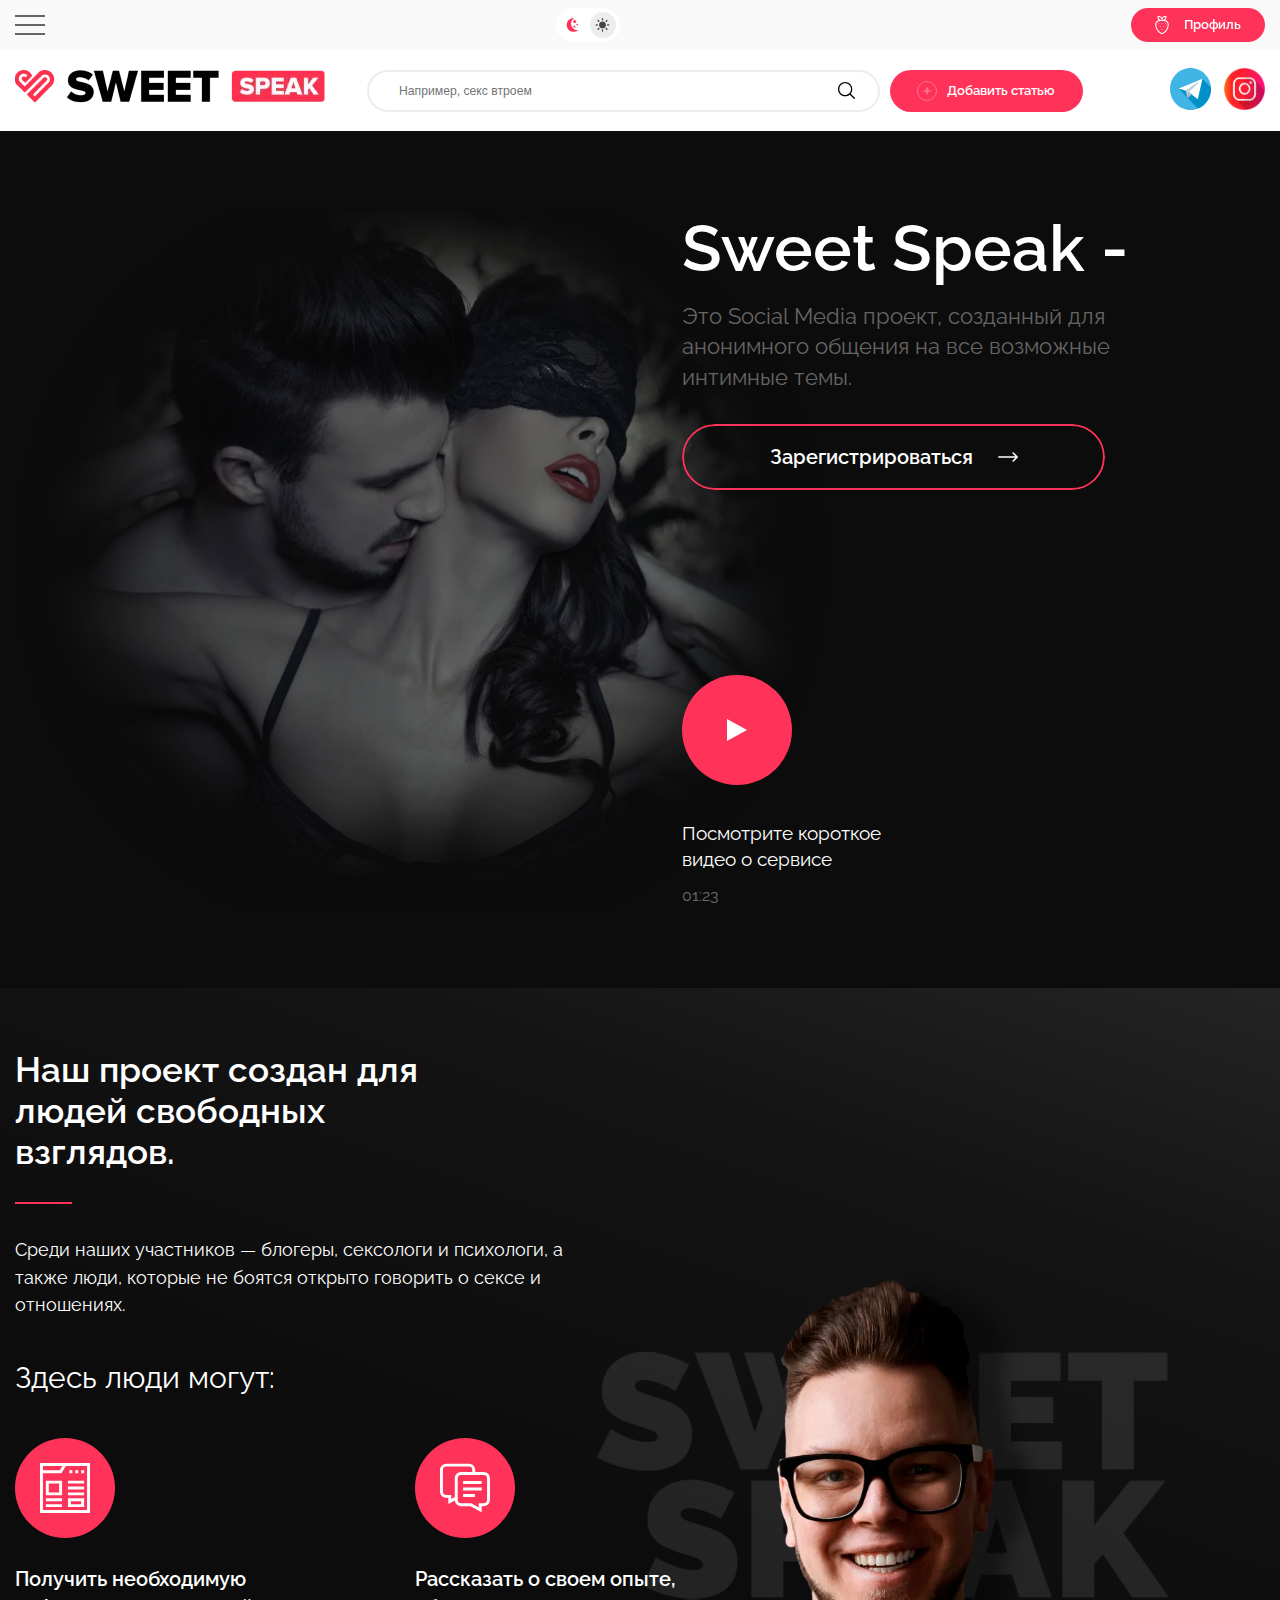
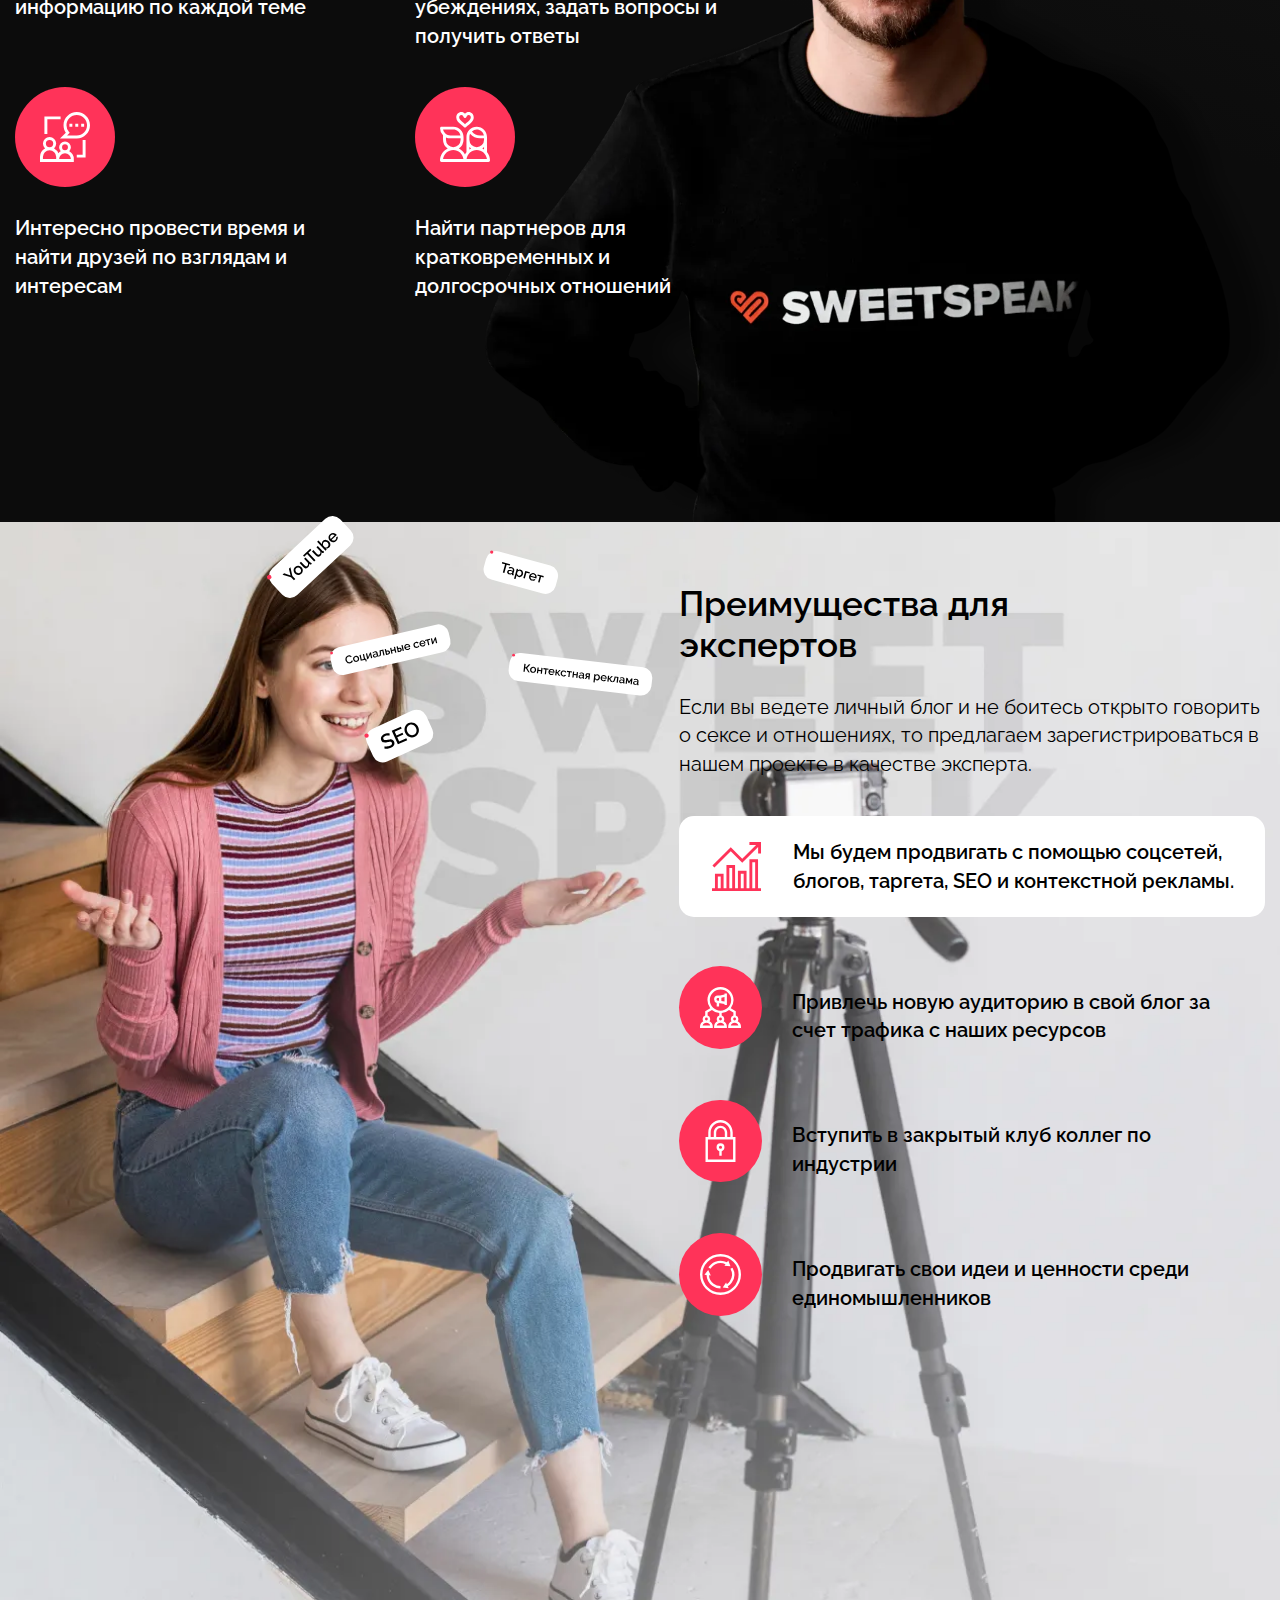
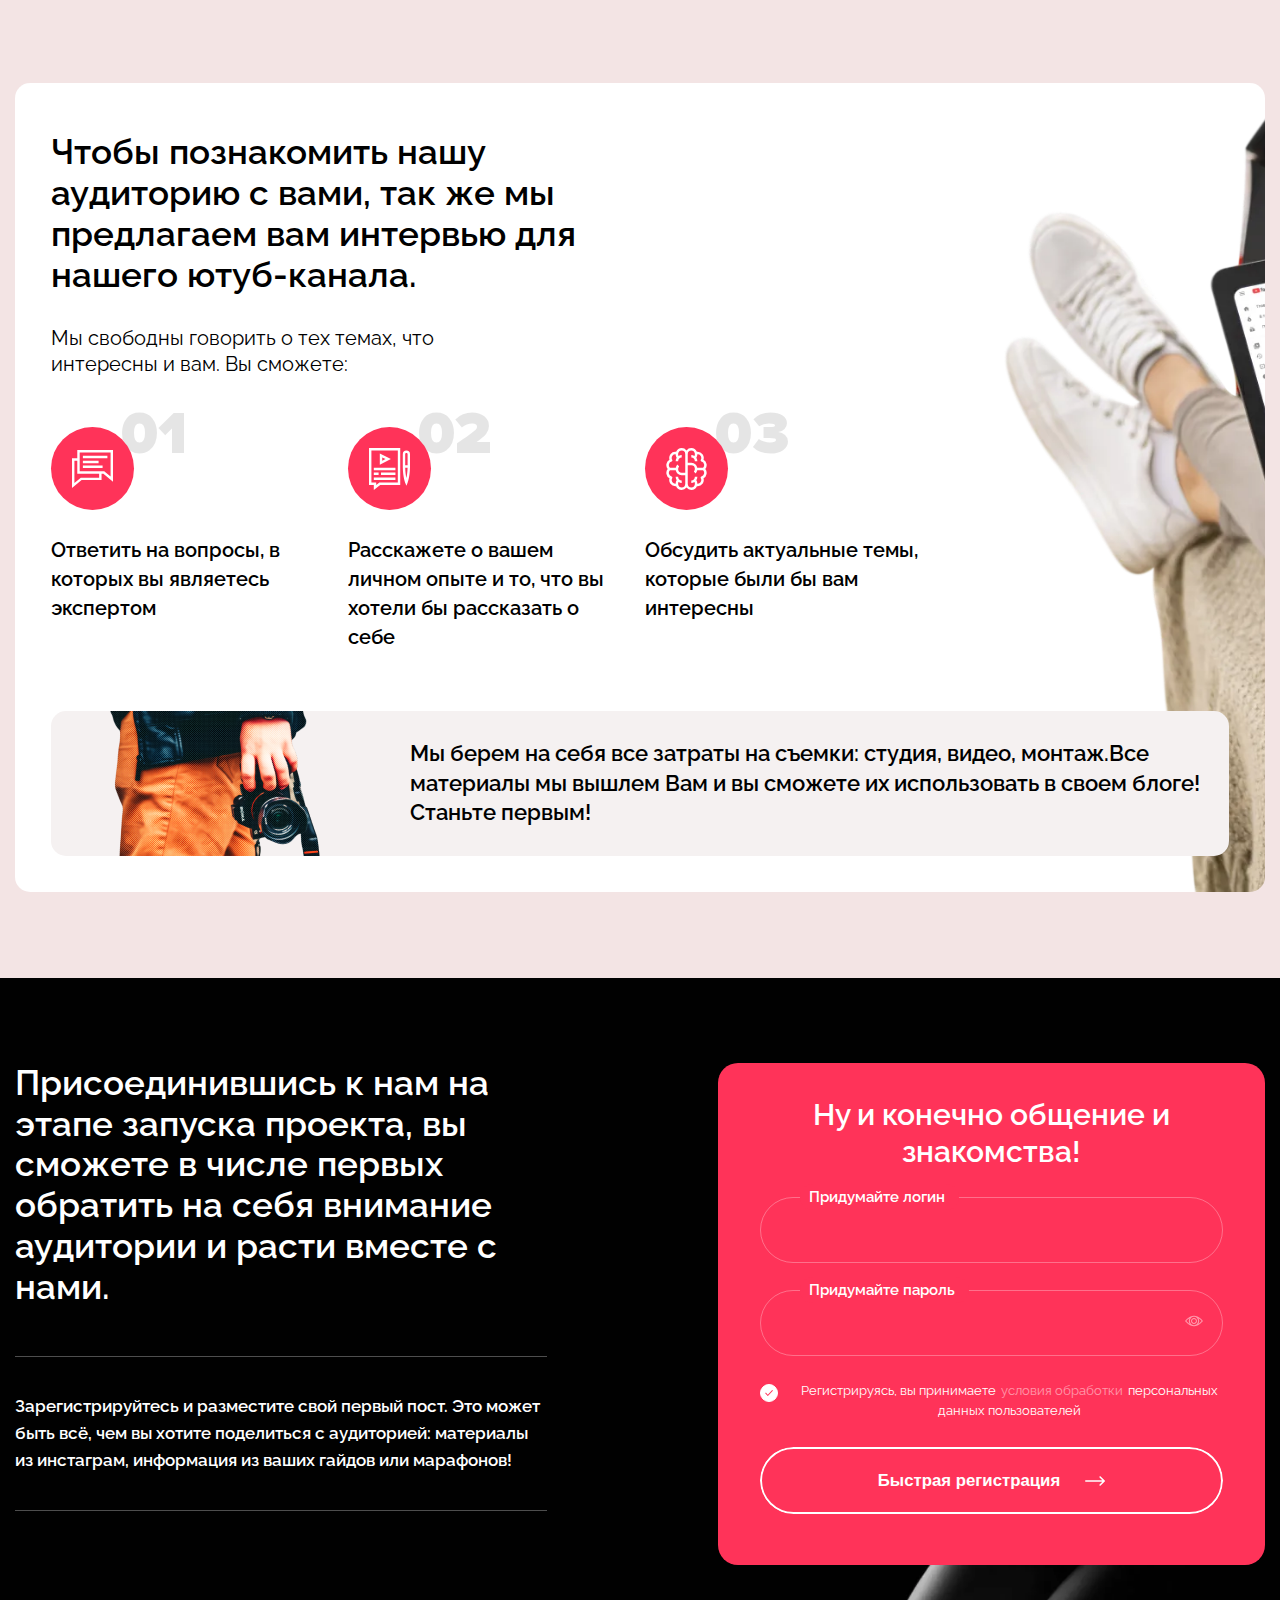
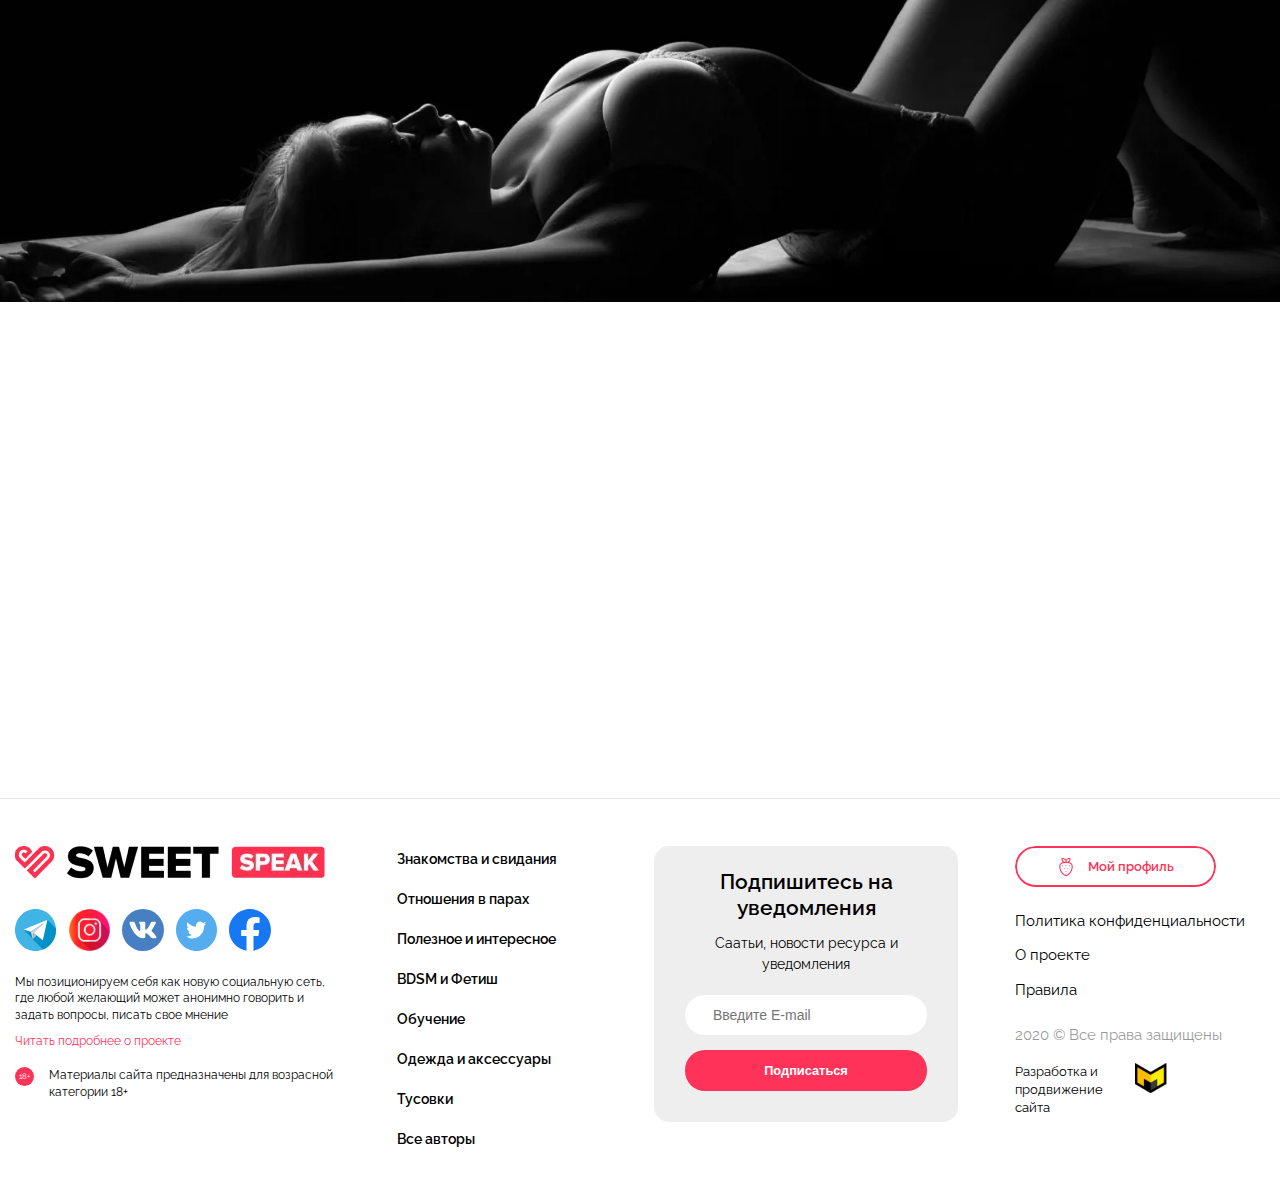
==== commit 93584c2c: "finished" ====
--- a/about.html
+++ b/about.html
@@ -282,7 +282,7 @@
 										<div class="item__img">
 											<img src="img/icons/conversation.svg" alt="conversation icon">
 										</div>
-										<p class="item__text">Интересно провести время и найти друзей по взглядам и интересам, </p>
+										<p class="item__text">Интересно провести время и найти друзей по взглядам и интересам</p>
 									</li>
 									<li class="about-description__item item">
 										<div class="item__img">
@@ -337,7 +337,7 @@
 									<div class="item__img">
 										<img src="img/icons/speech_bubble.svg" alt="speech bubble icon">
 									</div>
-									<p class="item__text">Ответить на вопросы вопросы, в которых вы являетесь экспертом</p>
+									<p class="item__text">Ответить на вопросы, в которых вы являетесь экспертом</p>
 								</li>
 								<li class="interview__item item">
 									<div class="item__img">
@@ -371,7 +371,7 @@
 							</div>
 							<form action="#" class="about-rigistration__form form">
 								<h3 class="form__title">
-									Ну и конечно общениеи знакомства!
+									Ну и конечно общение и знакомства!
 								</h3>
 								<div class="form__item">
 									<input class="form__input" id="inputBottomLogin" type="text" required />
--- a/css/style.min.css
+++ b/css/style.min.css
@@ -1 +1 @@
-﻿@font-face{font-family:"Proxima Nova";font-display:swap;src:url("../fonts/Proxima Nova.woff") format("woff"),url("../fonts/Proxima Nova.woff2") format("woff2");font-weight:800;font-style:normal}@font-face{font-family:"Raleway";font-display:swap;src:url("../fonts/Raleway-SemiBold.woff") format("woff"),url("../fonts/Raleway-SemiBold.woff2") format("woff2");font-weight:600;font-style:normal}@font-face{font-family:"Raleway";font-display:swap;src:url("../fonts/Raleway-Regular.woff") format("woff"),url("../fonts/Raleway-Regular.woff2") format("woff2");font-weight:400;font-style:normal}@font-face{font-family:"Raleway";font-display:swap;src:url("../fonts/Raleway-Light.woff") format("woff"),url("../fonts/Raleway-Light.woff2") format("woff2");font-weight:300;font-style:normal}html{-webkit-box-sizing:border-box;box-sizing:border-box;height:100%;min-width:320px}html *{padding:0;margin:0;border:none;outline:none}*,*::before,*::after{-webkit-box-sizing:inherit;box-sizing:inherit;-webkit-transition:all .2s;-o-transition:all .2s;transition:all .2s}body{height:100%;min-width:320px;font-family:"Raleway", sans-serif;color:#656565;font-size:calc(11px + 2 * ((100vw - 320px) / 1600));line-height:calc(15px + 3 * ((100vw - 320px) / 1600));font-weight:400;background-color:#fff}h1,h2,h3,h4,h5,h6,p{font-weight:inherit;line-height:inherit;font-size:inherit;padding:0;margin:0}textarea{resize:none}input,button,textarea{font-family:'Releway', sans-serif;font-size:inherit;background-color:transparent;line-height:inherit}button{cursor:pointer}input:not([type=checkbox]):not([type=radio]),textarea,select,button{-webkit-appearance:none;-moz-appearance:none;appearance:none}a{display:inline-block;text-decoration:none;color:inherit}ul,li{list-style:none}.wrapper{display:-webkit-box;display:-ms-flexbox;display:flex;-webkit-box-orient:vertical;-webkit-box-direction:normal;-ms-flex-direction:column;flex-direction:column;min-height:100%;overflow-x:hidden}.content{-webkit-box-flex:1;-ms-flex:1 0 auto;flex:1 0 auto}.footer{-webkit-box-flex:0;-ms-flex:0 0 auto;flex:0 0 auto}._container{max-width:1330px;width:100%;margin:0 auto;padding-right:15px;padding-left:15px}.ibg{background-position:center;background-size:cover;background-repeat:no-repeat;position:relative}.ibg img{width:0;height:0;position:absolute;top:0;left:0;opacity:0;visibility:hidden}.title-box{font-size:calc(13px + 3 * ((100vw - 320px) / 1600));font-weight:600;line-height:22px;color:#000000}.social{display:-webkit-box;display:-ms-flexbox;display:flex;height:calc(30px + 19 * ((100vw - 320px) / 1600))}.social__row{width:calc(30px + 19 * ((100vw - 320px) / 1600))}.social__row+.social__row{margin-left:calc(5px + 12 * ((100vw - 320px) / 1600))}.social__link{margin-top:-2px}.social__link img{height:100%;width:100%}.buttons{display:-webkit-box;display:-ms-flexbox;display:flex}.buttons *:last-child{margin-right:0}.buttons__add{width:calc(30px + 6 * ((100vw - 320px) / 1600));height:calc(30px + 6 * ((100vw - 320px) / 1600));display:-webkit-box;display:-ms-flexbox;display:flex;-webkit-box-pack:center;-ms-flex-pack:center;justify-content:center;-webkit-box-align:center;-ms-flex-align:center;align-items:center;background-color:#FF3359;color:#fff;margin-right:14px;border-radius:50%;font-size:26px}.buttons__btn{padding:5px;padding-right:51px;text-align:center;display:-webkit-box;display:-ms-flexbox;display:flex;-webkit-box-pack:center;-ms-flex-pack:center;justify-content:center;-webkit-box-align:center;-ms-flex-align:center;align-items:center;position:relative;font-weight:600;font-size:calc(11px + 3 * ((100vw - 320px) / 1600));color:#FF3359;height:calc(30px + 6 * ((100vw - 320px) / 1600));width:calc(150px + 38 * ((100vw - 320px) / 1600));border-radius:20px}.buttons__btn::after{content:'';position:absolute;top:0;left:0;width:100%;height:100%;background-color:transparent;border:2px solid #FF3359;top:0;right:0;left:0;border-radius:40px}.buttons span{position:relative;z-index:2;background-color:transparent}.buttons .buttons__quantity{position:absolute;height:21px;padding:0 15px 0 8px;top:50%;-webkit-transform:translate(0, -50%);-ms-transform:translate(0, -50%);transform:translate(0, -50%);right:calc(4px + 5 * ((100vw - 320px) / 1600));background-color:#FF3359;border-radius:15px;color:#fff;font-size:12px;min-width:40px}.buttons .buttons__quantity::before{content:'+';position:absolute;top:1px;right:7px;width:10px;height:10px}.title-area{display:-webkit-box;display:-ms-flexbox;display:flex;-webkit-box-pack:justify;-ms-flex-pack:justify;justify-content:space-between;padding-top:10px;margin-bottom:calc(15px + 15 * ((100vw - 320px) / 1600))}.title{font-size:calc(20px + 12 * ((100vw - 320px) / 1600));font-weight:600;line-height:36px;color:#000000;padding-left:60px;position:relative;max-width:740px;margin-right:10px}.title::before{content:'';position:absolute;top:2px;left:8px;background-repeat:no-repeat;background-size:contain;background-position:center}.tabs{display:-webkit-inline-box;display:-ms-inline-flexbox;display:inline-flex;-webkit-box-align:center;-ms-flex-align:center;align-items:center}.tabs__inner{position:relative;width:100%;background-color:#F6F2F2;padding-top:15px;padding-bottom:15px;padding-left:calc(10px + 12 * ((100vw - 320px) / 1600));padding-right:calc(10px + 12 * ((100vw - 320px) / 1600));margin-bottom:calc(15px + 25 * ((100vw - 320px) / 1600))}.tabs__btn{position:absolute;right:0;top:0;height:100%;width:30px}.tabs__hidden{position:absolute;right:0;top:100%;background-color:#F6F2F2;display:-webkit-box;display:-ms-flexbox;display:flex;-webkit-box-orient:vertical;-webkit-box-direction:normal;-ms-flex-direction:column;flex-direction:column;z-index:1}.tabs__hidden .tab{padding:15px;border-width:1px;border-style:solid;-o-border-image:-o-linear-gradient(left, #f9f9f9 20%, #FF3359 50%, #f9f9f9 80%) 0 0 100% 0;border-image:-webkit-gradient(linear, left top, right top, color-stop(20%, #f9f9f9), color-stop(50%, #FF3359), color-stop(80%, #f9f9f9)) 0 0 100% 0;border-image:linear-gradient(90deg, #f9f9f9 20%, #FF3359 50%, #f9f9f9 80%) 0 0 100% 0;border-top:none;border-left:none;border-right:none}.tabs__hidden .tab:last-child{border:none}.tabs__hidden .tab+.tab{margin-left:0}.hidden{visibility:hidden}.tab{font-weight:600;font-size:12px;text-transform:uppercase;height:100%;min-width:-webkit-fit-content;min-width:-moz-fit-content;min-width:fit-content}.tab._active{color:#FF3359}.tab+.tab{margin-left:20px}.tab__item{display:none}.tab__item._active-tab{display:block}._big__link{display:none;position:absolute;width:100%;height:100%;top:0;left:0;right:0}._big__link::before{content:'→';font-size:20px;position:absolute;top:10px;right:15px;width:20px;height:20px;color:#fff;z-index:1;opacity:0}.card{display:-webkit-box;display:-ms-flexbox;display:flex;-webkit-box-orient:vertical;-webkit-box-direction:normal;-ms-flex-direction:column;flex-direction:column;max-width:33%;width:100%;margin-bottom:12px}.card__image{position:relative;padding-bottom:72%;margin-bottom:14px;-webkit-box-flex:0;-ms-flex:0 0 auto;flex:0 0 auto;background:-o-linear-gradient(111.54deg, #000 -37.61%, rgba(0,0,0,0.2) 68.12%, rgba(255,255,255,0) 68.12%);background:linear-gradient(338.46deg, #000 -37.61%, rgba(0,0,0,0.2) 68.12%, rgba(255,255,255,0) 68.12%)}.card__image img{position:absolute;top:0;left:0;width:100%;height:100%;-o-object-fit:cover;object-fit:cover}.card__image::before{content:'→';font-size:20px;position:absolute;bottom:10px;right:15px;width:20px;height:20px;color:#fff;z-index:1;opacity:0}.card__content{display:-webkit-box;display:-ms-flexbox;display:flex;-webkit-box-orient:vertical;-webkit-box-direction:normal;-ms-flex-direction:column;flex-direction:column;-webkit-box-flex:1;-ms-flex:1 0 auto;flex:1 0 auto}.card__info{display:-webkit-box;display:-ms-flexbox;display:flex;-webkit-box-align:center;-ms-flex-align:center;align-items:center;font-weight:600;font-size:10px;line-height:19px;margin-bottom:8px}.card__info>*:last-child{margin-right:0}.card__category{padding:0 8px 0 21px;color:#000;background-color:rgba(151,151,151,0.1);border-radius:20px;position:relative;margin-right:22px}.card__category::before{content:'';position:absolute;top:50%;-webkit-transform:translate(0, -50%);-ms-transform:translate(0, -50%);transform:translate(0, -50%);left:7px;width:5px;height:5px;background-color:#FDB74F;border-radius:50%}.card__date{margin-right:22px;color:rgba(0,0,0,0.5);font-size:13px}.card__title{margin-bottom:8px;max-width:85%}.card__descr{-webkit-box-flex:1;-ms-flex:1 0 auto;flex:1 0 auto;margin-bottom:10px}.card__footer{display:-webkit-box;display:-ms-flexbox;display:flex;-webkit-box-align:center;-ms-flex-align:center;align-items:center;margin-bottom:10px;position:relative;z-index:2}.card__footer>*:last-child{margin-right:0}.card__favorites{margin-right:24px}.card__message{margin-right:24px}.card__autor{margin-left:auto}.favorites{display:-webkit-box;display:-ms-flexbox;display:flex;-webkit-box-align:center;-ms-flex-align:center;align-items:center}.favorites__btn._active{position:relative}.favorites__btn._active::before{content:'';position:absolute;top:-1px;left:-1px;width:18px;height:18px;background-image:url(../img/icons/heart_full.svg);background-repeat:no-repeat;background-position:center;background-size:contain;z-index:1}.favorites__quantity{margin-left:8px}.message{display:-webkit-box;display:-ms-flexbox;display:flex;-webkit-box-align:center;-ms-flex-align:center;align-items:center}.message__quantity{margin-left:8px}.autor{color:#949494}.autor__name{color:#000}.post__row{display:-webkit-box;display:-ms-flexbox;display:flex;padding:17px 0}.post__row+.post__row{border-top:1px solid rgba(236,228,228,0.5)}.post__img{position:relative;padding-bottom:20%;max-width:65px;min-width:65px;width:100%;margin-right:22px;height:54px;border:1px solid transparent}.post__img img{position:absolute;top:0;left:0;width:100%;height:100%;-o-object-fit:cover;object-fit:cover}.post__title{font-size:calc(12px + 3 * ((100vw - 320px) / 1600));font-weight:600;color:#000;margin-bottom:5px;line-height:20px}.post__date{font-size:12px;line-height:28px;color:#949494}.form{max-width:445px;width:100%;padding:5px;margin:0 auto}.form>*:last-child{margin-bottom:0}.form__title{font-size:calc(20px + 16 * ((100vw - 320px) / 1600));font-weight:600;color:#000;line-height:calc(26px + 18 * ((100vw - 320px) / 1600));text-align:center;margin-bottom:calc(20px + 11 * ((100vw - 320px) / 1600))}.form__item{margin-bottom:calc(20px + 11 * ((100vw - 320px) / 1600));position:relative;color:#000;font-size:15px;font-weight:600}.form__item-checkbox{display:-webkit-box;display:-ms-flexbox;display:flex}.form__lable{position:absolute;background-color:#fff;line-height:26px;left:40px;top:-13px;padding-left:calc(5px + 6 * ((100vw - 320px) / 1600));padding-right:calc(5px + 15 * ((100vw - 320px) / 1600));border-radius:30px}.form__input{padding-top:calc(12px + 15 * ((100vw - 320px) / 1600));padding-bottom:calc(12px + 15 * ((100vw - 320px) / 1600));padding-right:calc(40px + 24 * ((100vw - 320px) / 1600));padding-left:calc(30px + 12 * ((100vw - 320px) / 1600));border:1px solid rgba(162,162,162,0.3);border-radius:40px;width:100%;font-size:calc(16px + 4 * ((100vw - 320px) / 1600));font-weight:600}.form__input:focus{border:1px solid #A2A2A2}.form__agreement{text-align:center;font-size:calc(11px + 3 * ((100vw - 320px) / 1600));line-height:calc(14px + 8 * ((100vw - 320px) / 1600));color:#000;margin-bottom:calc(20px + 11 * ((100vw - 320px) / 1600))}.form__btn{width:100%;background-color:#FF3359;border-radius:40px;padding:calc(10px + 17 * ((100vw - 320px) / 1600));font-weight:600;font-size:calc(12px + 8 * ((100vw - 320px) / 1600));line-height:26px;color:#fff;display:-webkit-box;display:-ms-flexbox;display:flex;-webkit-box-align:center;-ms-flex-align:center;align-items:center;-webkit-box-pack:center;-ms-flex-pack:center;justify-content:center;margin-bottom:calc(20px + 11 * ((100vw - 320px) / 1600))}.form__btn svg{position:relative;z-index:2}.form__btn span{position:relative;z-index:2;margin-right:25px}.accent_text{color:#FF3359;border-bottom:1px solid transparent;margin-left:2px;margin-right:2px}.switch_password{position:absolute;height:30px;width:30px;top:50%;-webkit-transform:translate(0, -50%);-ms-transform:translate(0, -50%);transform:translate(0, -50%);right:calc(5px + 15 * ((100vw - 320px) / 1600))}.checkbox__input{opacity:0;width:0}.checkbox__input:checked+.checkbox__label::before{background-image:url(../img/icons/check.svg);background-size:65%;background-repeat:no-repeat;background-position:center}.checkbox__label{position:relative;padding-left:35px;cursor:pointer;display:inline-block}.checkbox__label:focus{background-color:#fff}.checkbox__label span{color:#FF3359;font-size:18px;margin-right:5px}.checkbox__label::before{content:"";background-color:#fff;width:18px;height:18px;border-radius:50%;position:absolute;left:0;top:2px;background-size:65%;background-repeat:no-repeat;background-position:center;border:1px solid #fff}.item{display:-webkit-box;display:-ms-flexbox;display:flex}.item__img{min-width:calc(72px + 18 * ((100vw - 320px) / 1600));width:calc(72px + 18 * ((100vw - 320px) / 1600));height:calc(72px + 18 * ((100vw - 320px) / 1600));background-color:#FF3359;border-radius:50%;margin-right:34px;display:-webkit-box;display:-ms-flexbox;display:flex;-webkit-box-pack:center;-ms-flex-pack:center;justify-content:center;-webkit-box-align:center;-ms-flex-align:center;align-items:center}.item__img img{width:50%}.item__text{color:#000;font-weight:600;font-size:calc(16px + 6 * ((100vw - 320px) / 1600));line-height:calc(24px + 8 * ((100vw - 320px) / 1600));max-width:150px}.header{line-height:26px}.header__container{display:-webkit-box;display:-ms-flexbox;display:flex;-webkit-box-pack:justify;-ms-flex-pack:justify;justify-content:space-between;-webkit-box-align:center;-ms-flex-align:center;align-items:center;height:100%}.header__top{position:fixed;z-index:100;top:0;right:0;left:0;width:100%;height:calc(45px + 9 * ((100vw - 320px) / 1600));background-color:rgba(249,249,249,0.95)}.header__stub{width:100%;height:calc(45px + 9 * ((100vw - 320px) / 1600))}.header__bottom{padding-top:calc(10px + 8 * ((100vw - 320px) / 1600));padding-bottom:calc(10px + 8 * ((100vw - 320px) / 1600));background-color:#fff}.header__switch{min-width:calc(52px + 20 * ((100vw - 320px) / 1600));width:calc(52px + 20 * ((100vw - 320px) / 1600));height:calc(28px + 10 * ((100vw - 320px) / 1600));border-radius:20px;background-color:#fff;position:relative;display:-webkit-box;display:-ms-flexbox;display:flex;-webkit-box-pack:justify;-ms-flex-pack:justify;justify-content:space-between;-webkit-box-align:center;-ms-flex-align:center;align-items:center;padding:calc(6px + 5 * ((100vw - 320px) / 1600));border:1px solid transparent}.header__switch svg{z-index:2;height:calc(12px + 3 * ((100vw - 320px) / 1600))}.header__switch::before{content:'';position:absolute;top:3px;right:3px;width:calc(20px + 10 * ((100vw - 320px) / 1600));height:calc(20px + 10 * ((100vw - 320px) / 1600));background-color:#4E4E4E;opacity:.1;border-radius:50%}.header__switch._dark::before{right:calc(27px + 10 * ((100vw - 320px) / 1600))}.header__switch._dark .sun path{fill:#FF3359}.header__switch._dark .moon path{fill:#fff}.header__profile{background-color:#FF3359;border-radius:20px;max-width:calc(100px + 57 * ((100vw - 320px) / 1600));width:100%;height:calc(28px + 10 * ((100vw - 320px) / 1600));padding:5px;display:-webkit-box;display:-ms-flexbox;display:flex;-webkit-box-pack:center;-ms-flex-pack:center;justify-content:center;-webkit-box-align:center;-ms-flex-align:center;align-items:center;color:#fff;font-size:calc(11px + 3 * ((100vw - 320px) / 1600));font-weight:600;margin-left:5px}.header__profile svg{height:calc(15px + 5 * ((100vw - 320px) / 1600));position:relative;z-index:2}.header__profile span{position:relative;z-index:2;margin-left:14px}.header__inner{display:-webkit-box;display:-ms-flexbox;display:flex;-webkit-box-pack:justify;-ms-flex-pack:justify;justify-content:space-between;-webkit-box-align:center;-ms-flex-align:center;align-items:center;max-width:878px;width:100%}.header__wrapper{display:-webkit-box;display:-ms-flexbox;display:flex;-webkit-box-pack:justify;-ms-flex-pack:justify;justify-content:space-between;-webkit-box-align:center;-ms-flex-align:center;align-items:center;max-width:380px;width:100%}.header__logo._white{display:none}.header__form{max-width:513px;width:100%;min-width:300px;height:calc(30px + 19 * ((100vw - 320px) / 1600));position:relative;margin:5px}.header__input{width:100%;height:100%;border-radius:25px;border:2px solid #EDEBEB;padding:10px 67px 10px 30px}.header__button{position:absolute;top:0;right:0;height:calc(30px + 19 * ((100vw - 320px) / 1600));width:67px;display:-webkit-box;display:-ms-flexbox;display:flex;-webkit-box-pack:center;-ms-flex-pack:center;justify-content:center;-webkit-box-align:center;-ms-flex-align:center;align-items:center}.header__btn{margin:5px;height:calc(30px + 19 * ((100vw - 320px) / 1600));background-color:#FF3359;border-radius:25px;padding:5px;display:-webkit-box;display:-ms-flexbox;display:flex;-webkit-box-pack:center;-ms-flex-pack:center;justify-content:center;-webkit-box-align:center;-ms-flex-align:center;align-items:center;color:#fff;font-size:calc(11px + 3 * ((100vw - 320px) / 1600));font-weight:600;max-width:calc(150px + 71 * ((100vw - 320px) / 1600));width:100%;min-width:175px}.header__btn span{position:relative;z-index:inherit}.header__btn .header__plus{height:20px;width:20px;border-radius:50%;border:1px solid rgba(255,255,255,0.3);margin-right:10px;display:-webkit-box;display:-ms-flexbox;display:flex;-webkit-box-pack:center;-ms-flex-pack:center;justify-content:center;-webkit-box-align:center;-ms-flex-align:center;align-items:center;color:rgba(255,255,255,0.3);font-size:20px}.menu{font-size:14px;font-weight:600}.menu__btn{display:none;width:30px;height:20px;position:relative;cursor:pointer}.menu__btn::before{content:'';position:absolute;top:0;left:0;width:100%;height:2px;background-color:#656565}.menu__btn::after{content:'';position:absolute;bottom:0;left:0;width:100%;height:2px;background-color:#656565}.menu__btn span{position:absolute;width:100%;height:2px;left:0;top:9px;background-color:#656565}.menu__btn.open::after{-webkit-transform:rotate(45deg);-ms-transform:rotate(45deg);transform:rotate(45deg);bottom:9px}.menu__btn.open::before{-webkit-transform:rotate(-45deg);-ms-transform:rotate(-45deg);transform:rotate(-45deg);top:9px}.menu__btn.open span{-webkit-transform:scale(0);-ms-transform:scale(0);transform:scale(0)}.menu__row{position:relative;display:inline-block}.menu__link{display:block;padding:4px 10px}.dropdown{position:absolute;left:0;top:100%;background-color:#fff;width:-webkit-fit-content;width:-moz-fit-content;width:fit-content;display:none;z-index:2}.dropdown>*{-webkit-transition:all 0s;-o-transition:all 0s;transition:all 0s}.dropdown__link{padding:10px;display:block;white-space:nowrap}.footer{padding-top:calc(25px + 37 * ((100vw - 320px) / 1600));padding-bottom:calc(0px + 80 * ((100vw - 320px) / 1600));color:#000;border-top:1px solid #E5E5E5}.footer__body{display:-webkit-box;display:-ms-flexbox;display:flex;-webkit-box-pack:justify;-ms-flex-pack:justify;justify-content:space-between;-webkit-box-align:start;-ms-flex-align:start;align-items:start}.footer__body>*:last-child{margin-right:0;margin-bottom:0}.footer__about{max-width:325px;width:100%;margin-right:10px}.footer__about *:last-child{margin-bottom:0}.footer__logo{margin-bottom:calc(15px + 21 * ((100vw - 320px) / 1600))}.footer__logo._white{display:none}.footer__logo img{max-width:100%}.footer__social{margin-bottom:calc(10px + 18 * ((100vw - 320px) / 1600))}.footer__text{margin-bottom:calc(5px + 7 * ((100vw - 320px) / 1600))}.footer__more{color:#FF3359;border-bottom:1px solid transparent;margin-bottom:calc(10px + 10 * ((100vw - 320px) / 1600))}.footer__restrictions{padding-left:34px;position:relative;margin-bottom:calc(10px + 10 * ((100vw - 320px) / 1600))}.footer__restrictions::before{content:'18+';position:absolute;top:0;left:0;width:19px;height:19px;border-radius:50%;background-color:#FF3359;font-size:8px;color:#fff;line-height:19px;text-align:center}.footer__list{max-width:200px;width:100%;font-size:calc(12px + 3 * ((100vw - 320px) / 1600));line-height:26px;font-weight:600;margin-right:10px}.footer__row+.footer__row{margin-top:14px}.footer__form{max-width:304px;width:100%;background-color:#eee;border-radius:15px;padding:31px;padding-top:calc(11px + 20 * ((100vw - 320px) / 1600));text-align:center;margin-right:10px}.footer__form *:last-child{margin-bottom:0}.footer__form-title{font-size:calc(16px + 8 * ((100vw - 320px) / 1600));line-height:calc(21px + 8 * ((100vw - 320px) / 1600));font-weight:600;margin-bottom:calc(0px + 20 * ((100vw - 320px) / 1600))}.footer__form-descr{font-size:calc(13px + 2 * ((100vw - 320px) / 1600));line-height:calc(20px + 2 * ((100vw - 320px) / 1600));margin-bottom:20px}.footer__form-input{width:100%;margin-bottom:15px;font-size:14px;line-height:26px;height:calc(38px + 4 * ((100vw - 320px) / 1600));border-radius:20px;background-color:#fff;padding:8px 26px;border:2px solid transparent}.footer__form-button{width:100%;margin-bottom:15px;font-size:calc(11px + 3 * ((100vw - 320px) / 1600));line-height:26px;height:calc(38px + 4 * ((100vw - 320px) / 1600));border-radius:20px;background-color:#FF3359;font-weight:600;color:#fff}.footer__form-button span{position:relative;z-index:2}.footer__info{max-width:250px;width:100%;font-size:15px;line-height:24px;margin-right:10px}.footer__profile{max-width:201px;width:100%;height:calc(30px + 19 * ((100vw - 320px) / 1600));border-radius:25px;display:-webkit-box;display:-ms-flexbox;display:flex;-webkit-box-pack:center;-ms-flex-pack:center;justify-content:center;-webkit-box-align:center;-ms-flex-align:center;align-items:center;font-weight:600;font-size:calc(11px + 3 * ((100vw - 320px) / 1600));color:#FF3359;margin-bottom:calc(15px + 11 * ((100vw - 320px) / 1600))}.footer__profile::after{content:'';position:absolute;top:0;left:0;width:100%;height:100%;background-color:transparent;border:2px solid #FF3359;top:0;right:0;left:0;border-radius:40px}.footer__profile svg{position:relative;z-index:2;height:calc(15px + 5 * ((100vw - 320px) / 1600))}.footer__profile span{position:relative;z-index:2;margin-left:14px}.footer__info-list{margin-bottom:calc(15px + 11 * ((100vw - 320px) / 1600))}.footer__info-row{margin-top:calc(5px + 9 * ((100vw - 320px) / 1600))}.footer__copy{margin-bottom:calc(0px + 26 * ((100vw - 320px) / 1600));opacity:.4}.footer__dev{margin-bottom:calc(15px + 11 * ((100vw - 320px) / 1600));font-size:13px;max-width:220px;width:100%;line-height:18px;display:-webkit-box;display:-ms-flexbox;display:flex;-webkit-box-align:start;-ms-flex-align:start;align-items:start}.footer__dev img{width:100px;margin-left:5px}.top{background-color:#000;color:#fff;padding-top:calc(30px + 45 * ((100vw - 320px) / 1600));padding-bottom:calc(30px + 45 * ((100vw - 320px) / 1600));margin-bottom:calc(30px + 32 * ((100vw - 320px) / 1600));background-image:url(../img/bg_img.png);background-repeat:no-repeat;background-size:contain;background-position:100% 0;position:relative}.top__title{font-size:calc(40px + 42 * ((100vw - 320px) / 1600));line-height:calc(54px + 38 * ((100vw - 320px) / 1600));font-weight:600;color:#FF3359;margin-bottom:calc(5px + 15 * ((100vw - 320px) / 1600));max-width:651px}.top__descr{font-size:calc(20px + 4 * ((100vw - 320px) / 1600));line-height:calc(28px + 4 * ((100vw - 320px) / 1600));margin-bottom:20px;max-width:651px}.top__subtitle{font-size:calc(24px + 6 * ((100vw - 320px) / 1600));line-height:calc(40px + 8 * ((100vw - 320px) / 1600));font-weight:600;margin-bottom:calc(20px + 17 * ((100vw - 320px) / 1600))}.top__wrapper{max-width:600px;display:-webkit-box;display:-ms-flexbox;display:flex;-ms-flex-wrap:wrap;flex-wrap:wrap}.top__item{padding-left:28px;position:relative;width:50%;margin-bottom:20px}.top__item::before{content:'';position:absolute;top:7px;left:0;width:0;height:0;border-style:solid;border-width:6px 0 6px 10px;border-color:transparent transparent transparent #FF3359}.top__item:last-child{max-width:450px;width:100%}.top__name{font-size:calc(14px + 6 * ((100vw - 320px) / 1600));line-height:calc(20px + 6 * ((100vw - 320px) / 1600));font-weight:600;margin-bottom:15px}.top__subdescr{font-size:calc(11px + 4 * ((100vw - 320px) / 1600));line-height:calc(18px + 4 * ((100vw - 320px) / 1600));font-weight:300}.top__play{position:absolute;top:calc(30px + 42 * ((100vw - 320px) / 1600));right:220px}.top .accent_text{margin-left:8px}.play__img{min-width:calc(90px + 33 * ((100vw - 320px) / 1600));width:calc(90px + 33 * ((100vw - 320px) / 1600));height:calc(90px + 33 * ((100vw - 320px) / 1600));border-radius:50%;background-color:#FF3359;position:relative;margin-bottom:30px}.play__img+span{opacity:0}.play__img::after{content:'';position:absolute;top:50%;left:50%;-webkit-transform:translate(-50%, -50%);-ms-transform:translate(-50%, -50%);transform:translate(-50%, -50%);width:0;height:0;z-index:2;border-style:solid;border-width:11px 0 11px 20px;border-color:transparent transparent transparent #fff}.play__descr{max-width:250px;font-size:calc(18px + 2 * ((100vw - 320px) / 1600));line-height:26px;margin-bottom:10px}.play__time{font-size:calc(12px + 6 * ((100vw - 320px) / 1600));line-height:calc(24px + 6 * ((100vw - 320px) / 1600));color:rgba(255,255,255,0.4)}.registration-top{margin-bottom:calc(30px + 32 * ((100vw - 320px) / 1600))}.registration-top__header{background-color:#F5F1F1;display:-webkit-box;display:-ms-flexbox;display:flex;padding:calc(20px + 20 * ((100vw - 320px) / 1600));padding-left:calc(25px + 39 * ((100vw - 320px) / 1600));padding-right:calc(25px + 39 * ((100vw - 320px) / 1600))}.registration-top__text{position:relative;padding-left:calc(101px + 40 * ((100vw - 320px) / 1600))}.registration-top__img{min-width:calc(80px + 40 * ((100vw - 320px) / 1600));height:calc(80px + 40 * ((100vw - 320px) / 1600));border-radius:50%;background-color:#FF3359;margin-right:21px;display:-webkit-box;display:-ms-flexbox;display:flex;-webkit-box-pack:center;-ms-flex-pack:center;justify-content:center;-webkit-box-align:center;-ms-flex-align:center;align-items:center;position:absolute;left:0;top:50%;-webkit-transform:translate(0, -50%);-ms-transform:translate(0, -50%);transform:translate(0, -50%)}.registration-top__img img{width:50%}.registration-top__title{font-size:calc(24px + 14 * ((100vw - 320px) / 1600));line-height:calc(30px + 18 * ((100vw - 320px) / 1600));font-weight:600;color:#000;margin-bottom:15px}.registration-top__descr{font-size:calc(13px + 7 * ((100vw - 320px) / 1600));line-height:calc(20px + 12 * ((100vw - 320px) / 1600));font-weight:300;color:#000}.registration-top__body{display:-webkit-box;display:-ms-flexbox;display:flex;-webkit-box-pack:justify;-ms-flex-pack:justify;justify-content:space-between;padding:calc(25px + 36 * ((100vw - 320px) / 1600));padding-bottom:calc(35px + 41 * ((100vw - 320px) / 1600));background-image:url(../img/bg.jpg);background-repeat:no-repeat;background-size:cover;background-position:right;background-color:#991D34;color:#fff;position:relative}.registration-top__body::before{content:'';position:absolute;bottom:0;left:50px;right:80px;margin:0 auto;width:530px;height:90%;z-index:2;background-image:url(../img/telephone.png);background-repeat:no-repeat;background-position:center;background-size:contain}.registration-top__body::after{content:'';position:absolute;top:-25px;right:41%;width:141px;height:130px;z-index:1;background-image:url(../img/icons/likes_crooked-big.png);background-repeat:no-repeat;background-size:contain;background-position:center}.registration-top__column{position:relative;z-index:3}.registration-top .form__lable{background-color:transparent;z-index:1;color:#fff}.registration-top .form__lable::before{content:'';position:absolute;top:50%;z-index:-1;left:0;width:100%;height:1px;background-image:-webkit-gradient(linear, left top, right top, from(#a93f53), to(#9f293f));background-image:-o-linear-gradient(left, #a93f53 0%, #9f293f 100%);background-image:linear-gradient(90deg, #a93f53 0%, #9f293f 100%)}.registration-top path{fill:rgba(255,255,255,0.5)}.registration-top .form__input{color:#fff;border:1px solid rgba(255,255,255,0.3)}.registration-top .form__agreement{color:#fff;text-align:left}.registration-top .form__btn{background-color:transparent}.registration-top .form__btn::after{content:'';position:absolute;top:0;left:0;width:100%;height:100%;background-color:transparent;border:2px solid #FF3359;top:0;right:0;left:0;border-radius:40px}.registration-top .accent_text{color:rgba(255,255,255,0.5)}.column__title{font-size:calc(20px + 18 * ((100vw - 320px) / 1600));line-height:calc(26px + 22 * ((100vw - 320px) / 1600));font-weight:600;margin-bottom:20px;max-width:440px}.column__descr{font-size:calc(13px + 7 * ((100vw - 320px) / 1600));line-height:calc(20px + 12 * ((100vw - 320px) / 1600));font-weight:300;max-width:300px;margin-bottom:calc(20px + 12 * ((100vw - 320px) / 1600));position:relative}.column__descr::before{content:'';position:absolute;bottom:-80%;right:0;width:89px;height:83px;background-image:url(../img/icons/likes_blur.png);background-repeat:no-repeat;background-size:contain;background-position:center;z-index:-1}.column__list{max-width:350px}.column__row{font-size:calc(13px + 7 * ((100vw - 320px) / 1600));line-height:calc(20px + 12 * ((100vw - 320px) / 1600));font-weight:300;list-style:disc;margin-left:20px}.popular{margin-bottom:30px}.popular__body{display:-ms-grid;display:grid;margin-left:-2px;grid-template-columns:repeat(auto-fit, minmax(270px, 1fr));-ms-grid-columns:minmax(270px, 1fr) minmax(270px, 1fr) minmax(270px, 1fr) minmax(270px, 1fr);-ms-grid-rows:1fr 1fr}.popular__item{margin-bottom:2px;margin-left:2px}.popular__item:nth-child(1){-ms-grid-column:1;-ms-grid-row:1}.popular__item:nth-child(2){-ms-grid-column:2;-ms-grid-row:1}.popular__item:nth-child(3){-ms-grid-column:4;-ms-grid-row:1}.popular__item:nth-child(4){-ms-grid-column:1;-ms-grid-row:2}.popular__item:nth-child(5){-ms-grid-column:4;-ms-grid-row:2}.popular ._big{margin-right:0}.popular ._big._grid-1 .card__title{font-size:calc(12px + 4 * ((100vw - 320px) / 1600));margin-bottom:10px}.popular ._grid-2 .title-box{font-size:calc(24px + 8 * ((100vw - 320px) / 1600));line-height:calc(26px + 10 * ((100vw - 320px) / 1600))}.popular ._grid-2{padding-left:0}.popular__card{position:relative;max-width:100%;margin-bottom:0}.popular .card__image{margin-bottom:0}.home__wrapper{display:-webkit-box;display:-ms-flexbox;display:flex;position:relative}.home__content{width:100%;margin-right:calc(205px + 137 * ((100vw - 320px) / 1600))}.home__aside{max-width:calc(180px + 107 * ((100vw - 320px) / 1600));width:100%;padding-left:calc(10px + 30 * ((100vw - 320px) / 1600));border-left:1px solid #ECE4E4;height:calc(100vh - (45px + 9 * ((100vw - 320px) / 1600)));overflow-y:auto;position:absolute;z-index:3;top:0;right:0;-webkit-transition:all 0s;-o-transition:all 0s;transition:all 0s;scrollbar-width:none}.home__aside::-webkit-scrollbar{width:0;height:0}.home__aside._fixed{position:fixed;top:calc(45px + 9 * ((100vw - 320px) / 1600));right:calc((100vw - 1300px) / 2)}.home__aside._fixed-bottom{top:auto;bottom:0}.aside__item{padding-bottom:30px;padding-top:23px}.aside__item+.aside__item{border-top:1px solid rgba(236,228,228,0.5)}.aside__item:first-child{padding-top:0}.aside__title{font-size:calc(18px + 6 * ((100vw - 320px) / 1600));font-weight:600;line-height:32px;margin-bottom:16px}.aside__row{display:-webkit-box;display:-ms-flexbox;display:flex;-webkit-box-pack:justify;-ms-flex-pack:justify;justify-content:space-between;-webkit-box-align:center;-ms-flex-align:center;align-items:center}.aside__row+.aside__row{border-top:1px solid rgba(236,228,228,0.5)}.aside__link{font-size:calc(14px + 3 * ((100vw - 320px) / 1600));font-weight:600;padding:16px 5px 16px 0;width:100%}.aside__quantity{padding:0 6px 0 3px;background-color:#FF3359;border-radius:12px;font-size:12px;font-weight:600;color:#fff;line-height:21px}.aside__social{height:calc(27px + 11 * ((100vw - 320px) / 1600))}.aside .social__row{width:calc(27px + 11 * ((100vw - 320px) / 1600))}.aside .social__row+.social__row{margin-left:calc(5px + 8 * ((100vw - 320px) / 1600))}.dating__title::before{width:32px;height:34px;background-image:url(../img/icons/dating.svg)}.dating__tab{display:-webkit-box;display:-ms-flexbox;display:flex;margin-left:calc(-10px + -40 * ((100vw - 320px) / 1600))}.dating__card{margin-left:calc(10px + 40 * ((100vw - 320px) / 1600))}.couples__title::before{width:34px;height:34px;background-image:url(../img/icons/couple.svg)}.couples__tab{display:-webkit-box;display:-ms-flexbox;display:flex;margin-left:calc(-10px + -40 * ((100vw - 320px) / 1600));-ms-flex-wrap:wrap;flex-wrap:wrap}.couples__card{-webkit-box-orient:horizontal;-webkit-box-direction:normal;-ms-flex-direction:row;flex-direction:row;margin-left:calc(10px + 40 * ((100vw - 320px) / 1600));max-width:calc(50% - 50px);border-bottom:1px solid rgba(236,228,228,0.5);margin-bottom:25px}.couples__card:nth-last-of-type(-n+2){border-bottom:none}.couples .card__image{max-width:135px;height:107px;width:100%;padding-bottom:23%;margin-right:10px}.couples .card__content{max-width:calc(100% - 145px);width:100%}.couples .card__footer{margin-bottom:20px}.useful__title::before{width:34px;height:34px;background-image:url(../img/icons/brain.svg)}.useful__tab{display:-ms-grid;display:grid;margin-right:calc(-10px + -10 * ((100vw - 320px) / 1600));grid-template-columns:repeat(auto-fit, minmax(120px, 1fr));-ms-grid-columns:minmax(120px, 1fr) minmax(120px, 1fr) minmax(120px, 1fr) minmax(120px, 1fr) minmax(120px, 1fr) minmax(120px, 1fr);-ms-grid-rows:1fr 1fr 1fr}.useful__item{-ms-grid-column-span:3;grid-column:span 3;-ms-grid-row-span:1;grid-row:span 1;margin-right:calc(10px + 10 * ((100vw - 320px) / 1600));margin-bottom:calc(10px + 20 * ((100vw - 320px) / 1600));border-bottom:1px solid rgba(236,228,228,0.5)}.useful__item:last-child{border-bottom:none;margin-bottom:0;padding-bottom:0}.useful__item:nth-child(1){-ms-grid-column:1;-ms-grid-row:1}.useful__item:nth-child(2){-ms-grid-column:4;-ms-grid-row:1}.useful__item:nth-child(3){-ms-grid-column:4;-ms-grid-row:2}.useful__item:nth-child(4){-ms-grid-column:4;-ms-grid-row:3}.useful__card{-webkit-box-orient:horizontal;-webkit-box-direction:normal;-ms-flex-direction:row;flex-direction:row;min-width:100%;margin-bottom:0;position:relative}.useful .card__image{max-width:135px;height:107px;width:100%;padding-bottom:21%;margin-right:10px;margin-bottom:0}.useful .card__content{max-width:calc(100% - 145px);padding-right:10px}.useful .card__footer{margin-bottom:0;margin-top:auto}._big{margin-right:calc(10px + 40 * ((100vw - 320px) / 1600));border-bottom:none;padding-bottom:0}._big ._big__link{display:block}._big .card__image{max-width:100%;padding-bottom:100%;margin-right:0}._big .card__content{position:absolute;height:100%;top:0;left:0;right:0;padding:calc(10px + 13 * ((100vw - 320px) / 1600));max-width:100%}._big .card__info{margin-bottom:auto}._big .card__category{color:#fff}._big .card__date{color:rgba(255,255,255,0.5)}._big .card__title{margin-top:auto;color:#fff;margin-bottom:25px;font-size:calc(18px + 6 * ((100vw - 320px) / 1600))}._big .card__footer{margin-top:0;margin-bottom:0;color:rgba(255,255,255,0.5);position:relative;z-index:2}._big .card__footer path{fill:#fff}._big .card__autor{color:rgba(255,255,255,0.5)}._big .autor__name{color:#fff}.bdsm{margin-bottom:20px}.bdsm__title::before{width:34px;height:34px;background-image:url(../img/icons/handcuffs.svg)}.bdsm__tab{display:-webkit-box;display:-ms-flexbox;display:flex}.bdsm__inner{width:100%;display:-webkit-box;display:-ms-flexbox;display:flex;-ms-flex-wrap:wrap;flex-wrap:wrap;margin:0 -4px;height:-webkit-fit-content;height:-moz-fit-content;height:fit-content}.bdsm__item{width:calc(50% - 8px);margin:0 4px;margin-bottom:7px;height:-webkit-fit-content;height:-moz-fit-content;height:fit-content}.bdsm__card{margin-bottom:0;max-width:100%;position:relative}.bdsm .card__image{margin-bottom:0;padding-bottom:80%}.bdsm .card__title{font-size:calc(12px + 4 * ((100vw - 320px) / 1600))}.bdsm__post{max-width:287px;width:100%;margin-left:calc(10px + 26 * ((100vw - 320px) / 1600))}.bdsm .post__row{padding:13px 0}.bdsm .post__row:first-child{padding-top:0}.bdsm .post__row:last-child{padding-bottom:0}.bdsm .post__img{padding-bottom:18%}.bdsm .post__title{margin-bottom:0}.bdsm .post__date{line-height:24px}.training{margin-bottom:20px;overflow-x:hidden}.training__title::before{width:34px;height:34px;background-image:url(../img/icons/play.svg)}.training__tab{display:-ms-grid;display:grid;grid-template-columns:repeat(auto-fit, minmax(220px, 1fr));-ms-grid-columns:minmax(220px, 1fr) minmax(220px, 1fr) minmax(220px, 1fr) minmax(220px, 1fr);-ms-grid-rows:1fr 1fr;margin-right:-26px;margin-left:-26px}.training__item{border-left:1px solid rgba(236,228,228,0.5);border-top:1px solid rgba(236,228,228,0.5);padding:26px;padding-bottom:0;margin-bottom:26px}.training__item:nth-child(2){border-top:none;padding-top:0;padding-bottom:26px;margin-bottom:0;-ms-grid-column:3;-ms-grid-row:1}.training__item:nth-child(3){border-top:none;padding-top:0;padding-bottom:26px;margin-bottom:0;-ms-grid-column:4;-ms-grid-row:1}.training__item:nth-child(1){-ms-grid-column:1;-ms-grid-row:1}.training__item:nth-child(4){-ms-grid-column:3;-ms-grid-row:2}.training__item:nth-child(5){-ms-grid-column:4;-ms-grid-row:2}.training__card{max-width:100%;margin-bottom:0;height:100%}.training .card__title{max-width:100%}.training .card__descr{max-width:290px}.training .card__info{margin-bottom:0}.products{margin-bottom:calc(20px + 10 * ((100vw - 320px) / 1600))}.products__title::before{width:34px;height:26px;background-image:url(../img/icons/hanger.svg)}.products__tab{display:-webkit-box;display:-ms-flexbox;display:flex}.products__card{max-width:100%;margin-bottom:0}.products .card__footer{margin-bottom:0}.products .card__image{max-width:179px;width:100%;padding-bottom:21%;margin-bottom:0;margin-right:28px;height:142px}.products .card__content{-webkit-box-flex:1;-ms-flex:auto;flex:auto}.products__column{max-width:301px;width:100%;padding:calc(10px + 10 * ((100vw - 320px) / 1600));border:1px solid rgba(236,228,228,0.5);height:-webkit-fit-content;height:-moz-fit-content;height:fit-content;margin-right:calc(20px + 30 * ((100vw - 320px) / 1600))}.products__column .card__title{max-width:100%;margin-bottom:15px}.products__row+.products__row{border-top:1px solid rgba(236,228,228,0.5);padding-top:12px;margin-top:12px}.products__inner{width:100%}.products__inner .card{-webkit-box-orient:horizontal;-webkit-box-direction:normal;-ms-flex-direction:row;flex-direction:row}.products__item+.products__item{border-top:1px solid rgba(236,228,228,0.5);margin-top:calc(10px + 16 * ((100vw - 320px) / 1600));padding-top:calc(10px + 16 * ((100vw - 320px) / 1600))}.hangouts{margin-bottom:calc(30px + 29 * ((100vw - 320px) / 1600));overflow-x:hidden}.hangouts__title::before{width:34px;height:34px;background-image:url(../img/icons/play.svg)}.hangouts__tab{display:-ms-grid;display:grid;grid-template-columns:repeat(auto-fit, minmax(210px, 1fr));-ms-grid-columns:minmax(220px, 1fr) minmax(220px, 1fr) minmax(220px, 1fr) minmax(220px, 1fr);-ms-grid-rows:1fr 1fr 1fr;margin-right:-25px;margin-left:-26px}.hangouts__item:nth-child(1){-ms-grid-column:1;-ms-grid-row:1}.hangouts__item:nth-child(2){-ms-grid-column:3;-ms-grid-row:1}.hangouts__item:nth-child(3){-ms-grid-column:1;-ms-grid-row:3}.hangouts__item:nth-child(4){-ms-grid-column:3;-ms-grid-row:3}.hangouts__card{max-width:100%;margin-bottom:0}.hangouts ._grid-2{margin-right:-1px;padding-right:26px;padding-bottom:26px;border:1px solid rgba(236,228,228,0.5);border-top:none}.hangouts .card__title{max-width:100%}.hangouts .card__descr{max-width:290px}.hangouts .card__footer{margin-bottom:0}._grid-1{-ms-grid-column-span:1;grid-column:span 1;-ms-grid-row-span:1;grid-row:span 1}._grid-2{-ms-grid-column-span:2;grid-column:span 2;-ms-grid-row-span:2;grid-row:span 2;margin-right:24px;border-left:none;padding:0;padding-left:26px;border-bottom:none}._grid-2 .title-box{font-size:calc(18px + 6 * ((100vw - 320px) / 1600))}._grid-3{-ms-grid-column-span:3;grid-column:span 3;-ms-grid-row-span:3;grid-row:span 3}._grid-4{-ms-grid-column-span:2;grid-column:span 2;-ms-grid-row-span:1;grid-row:span 1;padding:26px;border:1px solid rgba(236,228,228,0.5);border-top:none;margin-right:-1px}._grid-4 .hangouts__card{-webkit-box-orient:horizontal;-webkit-box-direction:normal;-ms-flex-direction:row;flex-direction:row}._grid-4 .card__image{max-width:130px;width:100%;padding-bottom:21%;margin-right:30px}._grid-4 .card__content{max-width:calc(100% - 160px);width:100%}.regulations{background-color:#F1F0F0;padding-top:calc(30px + 34 * ((100vw - 320px) / 1600));padding-bottom:calc(30px + 34 * ((100vw - 320px) / 1600))}.regulations__body{display:-webkit-box;display:-ms-flexbox;display:flex}.regulations__column{max-width:50%}.regulations__column+.regulations__column{margin-left:calc(20px + 30 * ((100vw - 320px) / 1600))}.regulations__title{font-weight:600;font-size:calc(24px + 18 * ((100vw - 320px) / 1600));line-height:calc(30px + 18 * ((100vw - 320px) / 1600));color:#000;margin-bottom:calc(30px + 17 * ((100vw - 320px) / 1600))}.regulations__list{display:-webkit-box;display:-ms-flexbox;display:flex;-ms-flex-wrap:wrap;flex-wrap:wrap;margin-left:calc(-30px + -12 * ((100vw - 320px) / 1600))}.regulations__item{-webkit-box-align:center;-ms-flex-align:center;align-items:center;max-width:50%;margin-bottom:calc(30px + 12 * ((100vw - 320px) / 1600));margin-left:calc(30px + 12 * ((100vw - 320px) / 1600))}.regulations__info{max-width:594px;width:100%;background:-webkit-gradient(linear, left top, left bottom, from(#fff), to(rgba(255,255,255,0)));background:-o-linear-gradient(top, #fff 0%, rgba(255,255,255,0) 100%);background:linear-gradient(180deg, #fff 0%, rgba(255,255,255,0) 100%);-webkit-backdrop-filter:blur(10px);backdrop-filter:blur(10px);border-radius:15px;padding-top:calc(20px + 17 * ((100vw - 320px) / 1600));padding-right:calc(20px + 37 * ((100vw - 320px) / 1600));padding-left:calc(20px + 37 * ((100vw - 320px) / 1600))}.regulations__name{font-weight:600;font-size:calc(18px + 10 * ((100vw - 320px) / 1600));line-height:calc(26px + 10 * ((100vw - 320px) / 1600));margin-bottom:32px}.regulations__descr{font-size:calc(14px + 4 * ((100vw - 320px) / 1600));line-height:calc(24px + 4 * ((100vw - 320px) / 1600));margin-bottom:32px}.regulations__btn{height:calc(40px + 22 * ((100vw - 320px) / 1600));max-width:274px;width:100%;padding:16px;font-size:calc(12px + 4 * ((100vw - 320px) / 1600));line-height:calc(22px + 4 * ((100vw - 320px) / 1600));font-weight:600;border-radius:30px;color:#FF3359;display:-webkit-box;display:-ms-flexbox;display:flex;-webkit-box-pack:center;-ms-flex-pack:center;justify-content:center;-webkit-box-align:center;-ms-flex-align:center;align-items:center}.regulations__btn::after{content:'';position:absolute;top:0;left:0;width:100%;height:100%;background-color:transparent;border:2px solid #FF3359;top:0;right:0;left:0;border-radius:40px}.regulations__btn span{position:relative;z-index:2}.registration-bottom{background-image:url(../img/bottom_bg.jpg);background-repeat:no-repeat;background-size:cover;background-position:center;padding-top:calc(20px + 27 * ((100vw - 320px) / 1600));padding-bottom:calc(40px + 59 * ((100vw - 320px) / 1600))}.registration-bottom .checkbox__label::before{border:1px solid #FF3359}.about-top{background-color:#0c0c0c;padding-top:calc(30px + 81 * ((100vw - 320px) / 1600));padding-bottom:calc(30px + 81 * ((100vw - 320px) / 1600))}.about-top__body{background-image:url(../img/about-top_bg.png);background-repeat:no-repeat;background-size:contain;background-position:left 0}.about-top__inner{max-width:583px;margin-left:auto}.about-top__title{font-size:calc(40px + 42 * ((100vw - 320px) / 1600));line-height:calc(54px + 38 * ((100vw - 320px) / 1600));font-weight:600;color:#fff;margin-bottom:calc(5px + 15 * ((100vw - 320px) / 1600))}.about-top__descr{font-size:calc(20px + 4 * ((100vw - 320px) / 1600));line-height:calc(28px + 4 * ((100vw - 320px) / 1600));margin-bottom:calc(20px + 20 * ((100vw - 320px) / 1600));max-width:651px}.about-top__btn{max-width:423px;background-color:transparent;margin-bottom:calc(345px + -267 * ((100vw - 320px) / 1600));font-size:20px}.about-top__btn::after{content:'';position:absolute;top:0;left:0;width:100%;height:100%;background-color:transparent;border:2px solid #FF3359;top:0;right:0;left:0;border-radius:40px}.about-top__play{color:#fff}.about-description{color:#fff;background-color:#0c0c0c;background:-o-linear-gradient(71deg, #0c0c0c 50%, rgba(12,12,12,0.97) 80%, rgba(12,12,12,0.9) 100%);background:linear-gradient(19deg, #0c0c0c 50%, rgba(12,12,12,0.97) 80%, rgba(12,12,12,0.9) 100%);padding-top:calc(37px + 45 * ((100vw - 320px) / 1600));padding-bottom:calc(340px + -258 * ((100vw - 320px) / 1600));position:relative;margin-top:-2px}.about-description::before{content:'';position:absolute;bottom:0;right:0;width:calc(320px + 791 * ((100vw - 320px) / 1600));height:calc(404px + 791 * ((100vw - 320px) / 1600));background-image:url(../img/dmitry.png);background-repeat:no-repeat;background-position:center bottom;background-size:contain}.about-description__body{position:relative;z-index:2}.about-description__title{font-size:calc(24px + 18 * ((100vw - 320px) / 1600));line-height:calc(30px + 18 * ((100vw - 320px) / 1600));font-weight:600;max-width:460px;padding-bottom:32px;position:relative;margin-bottom:32px}.about-description__title::before{content:'';position:absolute;bottom:0;left:0;width:57px;height:2px;background-color:#FF3359}.about-description__descr{font-size:calc(13px + 9 * ((100vw - 320px) / 1600));line-height:calc(20px + 12 * ((100vw - 320px) / 1600));max-width:576px;margin-bottom:calc(32px + 8 * ((100vw - 320px) / 1600))}.about-description__subtitle{font-size:calc(20px + 16 * ((100vw - 320px) / 1600));line-height:46px;margin-bottom:calc(32px + 8 * ((100vw - 320px) / 1600))}.about-description__list{display:-webkit-box;display:-ms-flexbox;display:flex;-ms-flex-wrap:wrap;flex-wrap:wrap;max-width:800px;margin-left:-90px}.about-description__item{max-width:calc(50% - 90px);width:100%;-webkit-box-orient:vertical;-webkit-box-direction:normal;-ms-flex-direction:column;flex-direction:column;margin-left:90px;margin-bottom:35px}.about-description .item__img{margin-bottom:28px;height:100px;width:100px;min-width:100px}.about-description .item__text{color:#fff;max-width:100%}.advantages{padding-top:calc(29px + 56 * ((100vw - 320px) / 1600));position:relative;color:#000;background-image:url(../img/advantages_bg-1.jpg);background-repeat:no-repeat;background-size:cover;background-position:left center}.advantages__body{position:relative;padding-bottom:calc(448px + -358 * ((100vw - 320px) / 1600))}.advantages__body::before{content:'';position:absolute;top:calc(-95px + -55 * ((100vw - 320px) / 1600));right:calc(100% - 113px);-webkit-transform:translate(100%, 0);-ms-transform:translate(100%, 0);transform:translate(100%, 0);width:556px;height:371px;background-image:url(../img/icons/tags.svg);background-repeat:no-repeat;background-size:contain;background-position:center}.advantages__inner{max-width:586px;margin-left:auto;position:relative;z-index:2}.advantages__title{font-size:calc(24px + 18 * ((100vw - 320px) / 1600));line-height:calc(30px + 18 * ((100vw - 320px) / 1600));font-weight:600;max-width:460px;position:relative;margin-bottom:calc(20px + 14 * ((100vw - 320px) / 1600))}.advantages__descr{font-size:calc(13px + 11 * ((100vw - 320px) / 1600));line-height:calc(20px + 14 * ((100vw - 320px) / 1600));margin-bottom:calc(20px + 28 * ((100vw - 320px) / 1600))}.advantages__text{background-color:#fff;border-radius:15px;padding:calc(18px + 7 * ((100vw - 320px) / 1600));padding-left:calc(90px + 40 * ((100vw - 320px) / 1600));font-size:calc(14px + 10 * ((100vw - 320px) / 1600));line-height:calc(20px + 14 * ((100vw - 320px) / 1600));font-weight:600;margin-bottom:calc(20px + 48 * ((100vw - 320px) / 1600));position:relative}.advantages__text::before{content:'';position:absolute;top:50%;left:calc(27px + 10 * ((100vw - 320px) / 1600));-webkit-transform:translate(0, -50%);-ms-transform:translate(0, -50%);transform:translate(0, -50%);width:calc(39px + 18 * ((100vw - 320px) / 1600));height:calc(39px + 18 * ((100vw - 320px) / 1600));background-image:url(../img/icons/trend.svg);background-repeat:no-repeat;background-size:contain;background-position:center}.advantages__item{-webkit-box-align:center;-ms-flex-align:center;align-items:center;margin-bottom:calc(32px + -2 * ((100vw - 320px) / 1600))}.advantages .item__img{margin-right:calc(19px + 19 * ((100vw - 320px) / 1600))}.advantages .item__text{max-width:427px}.interview{background-color:#F3E4E4;padding-top:calc(34px + 81 * ((100vw - 320px) / 1600));padding-bottom:calc(44px + 71 * ((100vw - 320px) / 1600));color:#000}.interview__body{background-color:#fff;border-radius:15px;padding-top:calc(34px + 26 * ((100vw - 320px) / 1600));padding-bottom:calc(0px + 60 * ((100vw - 320px) / 1600));padding-left:calc(0px + 60 * ((100vw - 320px) / 1600));padding-right:calc(0px + 60 * ((100vw - 320px) / 1600));background-image:url(../img/interview_bg.png);background-size:contain;background-position:right bottom;background-repeat:no-repeat}.interview__title{font-size:calc(24px + 18 * ((100vw - 320px) / 1600));line-height:calc(30px + 18 * ((100vw - 320px) / 1600));font-weight:600;max-width:620px;margin-bottom:30px}.interview__descr{font-size:20px;line-height:calc(20px + 10 * ((100vw - 320px) / 1600));max-width:425px;margin-bottom:50px}.interview__list{display:-webkit-box;display:-ms-flexbox;display:flex;margin-left:-23px;margin-bottom:59px;counter-reset:counter}.interview__item{-webkit-box-orient:vertical;-webkit-box-direction:normal;-ms-flex-direction:column;flex-direction:column;max-width:274px;margin-left:23px;counter-increment:counter;position:relative}.interview__item::before{content:"0" counter(counter);font-family:'Proxima Nova', sans-serif;font-size:60px;line-height:35px;color:rgba(0,0,0,0.1);font-weight:800;position:absolute;top:-10px;left:70px}.interview .item__img{margin-bottom:27px;position:relative;z-index:2}.interview .item__text{max-width:100%}.interview__text{background-color:#F5F1F1;border-radius:15px;font-size:calc(14px + 14 * ((100vw - 320px) / 1600));line-height:calc(20px + 16 * ((100vw - 320px) / 1600));font-weight:600;display:-webkit-box;display:-ms-flexbox;display:flex}.interview__img{min-width:259px;position:relative;padding-bottom:12%;margin-left:44px;margin-right:28px}.interview__img img{position:absolute;top:0;left:0;width:100%;height:100%;-o-object-fit:cover;object-fit:cover}.interview__text-descr{padding:calc(20px + 13 * ((100vw - 320px) / 1600))}.about-rigistration{background-color:#000;background-image:url(../img/about-reg_bg.png);background-repeat:no-repeat;background-size:cover;background-position:center bottom;color:#fff;padding-top:calc(43px + 69 * ((100vw - 320px) / 1600));padding-bottom:calc(242px + 158 * ((100vw - 320px) / 1600))}.about-rigistration__body{display:-webkit-box;display:-ms-flexbox;display:flex;-webkit-box-pack:justify;-ms-flex-pack:justify;justify-content:space-between}.about-rigistration__title{font-size:calc(24px + 18 * ((100vw - 320px) / 1600));line-height:calc(30px + 18 * ((100vw - 320px) / 1600));font-weight:600;max-width:485px;width:100%;margin-bottom:calc(30px + 30 * ((100vw - 320px) / 1600))}.about-rigistration__descr{font-size:calc(13px + 7 * ((100vw - 320px) / 1600));line-height:calc(20px + 12 * ((100vw - 320px) / 1600));font-weight:600;padding-top:calc(27px + 15 * ((100vw - 320px) / 1600));padding-bottom:calc(27px + 15 * ((100vw - 320px) / 1600));border-top:1px solid rgba(196,196,196,0.4);border-bottom:1px solid rgba(196,196,196,0.4);max-width:532px;width:100%}.about-rigistration__form{margin-left:0;margin-right:0;background-color:#FF3359;border-radius:20px;padding:calc(24px + 30 * ((100vw - 320px) / 1600));padding-top:calc(28px + 10 * ((100vw - 320px) / 1600));padding-bottom:calc(32px + 32 * ((100vw - 320px) / 1600));max-width:547px;margin-left:10px}.about-rigistration .form__title,.about-rigistration .form__item,.about-rigistration .form__agreement{color:#fff}.about-rigistration .form__lable{background-color:#FF3359}.about-rigistration .switch_password path{fill:rgba(255,255,255,0.5)}.about-rigistration .form__input{border:1px solid rgba(255,255,255,0.3)}.about-rigistration .form__input:focus{border:1px solid #fff}.about-rigistration .form__btn::after{content:'';position:absolute;top:0;left:0;width:100%;height:100%;background-color:transparent;border:2px solid #fff;top:0;right:0;left:0;border-radius:40px}.about-rigistration .form__btn::before{background-color:#fff}.about-rigistration .accent_text{color:rgba(255,255,255,0.5)}body._dark{background-color:#090909}body._dark .header__top{background-color:rgba(41,19,21,0.95);color:#fff}body._dark .header__switch{background-color:#3a2b2e}body._dark .header__switch::before{opacity:1}body._dark .header__bottom{background-color:#090909}body._dark .header__input{background-color:#fff}body._dark .header__logo,body._dark .footer__logo{display:none}body._dark .header__logo._white,body._dark .footer__logo._white{display:block}body._dark .dropdown{background-color:#000}body._dark .registration-top__header{background-color:#261a1a}body._dark .registration-top__header *{color:#fff}body._dark .tabs__inner,body._dark .tabs__hidden{background-color:#241a19}body._dark .tabs__hidden .tab{-o-border-image:-o-linear-gradient(left, #291315 20%, #FF3359 50%, #291315 80%) 0 0 100% 0;border-image:-webkit-gradient(linear, left top, right top, color-stop(20%, #291315), color-stop(50%, #FF3359), color-stop(80%, #291315)) 0 0 100% 0;border-image:linear-gradient(90deg, #291315 20%, #FF3359 50%, #291315 80%) 0 0 100% 0}body._dark .tabs__hidden .tab:last-child{border:none}body._dark .tab,body._dark .title,body._dark .autor__name,body._dark .title-box,body._dark .card__category,body._dark .post__title,body._dark .regulations__title,body._dark .regulations__text,body._dark .regulations__btn,body._dark .footer,body._dark .footer__profile,body._dark .form__title,body._dark .form__lable,body._dark .form__agreement,body._dark .form__input{color:#fff}body._dark .tab._active{color:#FF3359}body._dark .tabs__btn path{fill:#fff}body._dark .regulations{background-color:#111}body._dark .regulations .item__text{color:#fff}body._dark .regulations__info{color:#fff;background:-webkit-gradient(linear, left top, left bottom, from(#282828), to(rgba(255,255,255,0)));background:-o-linear-gradient(top, #282828 0%, rgba(255,255,255,0) 100%);background:linear-gradient(180deg, #282828 0%, rgba(255,255,255,0) 100%)}body._dark .footer__form{background-color:#1b1b1b}body._dark .footer__profile path{fill:#fff}body._dark .registration-bottom{background-image:url(../img/bottom_bg_img.jpg)}body._dark .registration-bottom .form{margin-left:0}body._dark .registration-bottom .form__lable{background-color:#000}body._dark .registration-bottom .form__item path{fill:#fff}body._dark .advantages__text{background-color:rgba(41,19,21,0.95);color:#fff}body._dark .interview{background-color:#000;color:#fff}body._dark .interview__body{background-color:rgba(41,19,21,0.95)}body._dark .interview .item__text{color:#fff}body._dark .interview__text{background-color:#000}.form__btn,.buttons__btn,.regulations__btn,.footer__profile,.header__profile,.header__btn,.footer__form-button,.play__img,.buttons__add{position:relative;overflow:hidden}.form__btn::before,.buttons__btn::before,.regulations__btn::before,.footer__profile::before,.header__profile::before,.header__btn::before,.footer__form-button::before,.play__img::before,.buttons__add::before{content:'';position:absolute;top:-20px;left:0;right:0;margin:0 auto;width:20px;height:20px;border-radius:50%;background-color:#FF3359;-webkit-box-shadow:0 0px 0px rgba(0,0,0,0.5);box-shadow:0 0px 0px rgba(0,0,0,0.5);-webkit-transition:all .8s;-o-transition:all .8s;transition:all .8s}.header__profile::before,.header__btn::before,.footer__form-button::before,.registration-bottom__form>.form__btn::before,.play__img::before,.buttons__add::before{background-color:#fff;opacity:0}@media (min-width: 991.98px){.social__link:hover{-webkit-transform:scale(1.1);-ms-transform:scale(1.1);transform:scale(1.1)}.social__link:focus{-webkit-transform:scale(1.1);-ms-transform:scale(1.1);transform:scale(1.1)}.buttons__add:hover{color:#FF3359}.buttons__add:focus{color:#FF3359}.buttons__btn:hover{color:#fff}.buttons__btn:focus{color:#fff}.tabs__btn:hover{background-color:#FF3359}.tabs__btn:hover path{fill:#fff}.tabs__btn:focus{background-color:#FF3359}.tabs__btn:focus path{fill:#fff}.tab:hover{color:#FF3359}.tab:focus{color:#FF3359}._big__link:hover ~ .card__title{color:#FF3359}._big__link:hover::before{opacity:1}._big__link:focus ~ .card__title{color:#FF3359}._big__link:focus::before{opacity:1}.card__image:hover::before{opacity:1}.card__image:focus::before{opacity:1}.card__title:hover{color:#FF3359}.card__title:focus{color:#FF3359}.favorites__btn:hover path{fill:#FF3359}.favorites__btn:focus path{fill:#FF3359}.message:hover path{fill:#FF3359}.message:focus path{fill:#FF3359}.autor__name:hover{color:#FF3359}.autor__name:focus{color:#FF3359}.post__img:hover{border:1px solid #FF3359}.post__img:focus{border:1px solid #FF3359}.post__title:hover{color:#FF3359}.post__title:focus{color:#FF3359}.form__input:hover{border:1px solid #A2A2A2}.form__btn:hover{color:#FF3359}.form__btn:hover path{fill:#FF3359}.form__btn:focus{color:#FF3359}.form__btn:focus path{fill:#FF3359}.accent_text.accent_link:hover{border-bottom:1px solid #FF3359}.accent_text.accent_link:focus{border-bottom:1px solid #FF3359}.switch_password:hover path{fill:#FF3359}.switch_password:focus path{fill:#FF3359}.checkbox__input:hover+.checkbox__label::before{border:1px solid #A2A2A2}.checkbox__input:focus+.checkbox__label::before{border:1px solid #A2A2A2}.header__switch:hover{border:1px solid #FF3359}.header__switch:focus{border:1px solid #FF3359}.header__profile:hover{color:#FF3359}.header__profile:hover path{fill:#FF3359}.header__profile:focus{color:#FF3359}.header__profile:focus path{fill:#FF3359}.header__logo:hover{-webkit-transform:scale(1.01);-ms-transform:scale(1.01);transform:scale(1.01)}.header__logo:focus{-webkit-transform:scale(1.01);-ms-transform:scale(1.01);transform:scale(1.01)}.header__input:hover{border:2px solid #FF3359}.header__input:focus{border:2px solid #FF3359}.header__button:hover path{fill:#FF3359}.header__button:focus path{fill:#FF3359}.header__btn:hover{color:#FF3359}.header__btn:hover .header__plus{color:#FF3359}.header__btn:focus{color:#FF3359}.header__btn:focus .header__plus{color:#FF3359}.menu__btn:hover::before,.menu__btn:hover::after,.menu__btn:hover span{background-color:#FF3359}.menu__btn:focus::before,.menu__btn:focus::after,.menu__btn:focus span{background-color:#FF3359}.dropdown__link:hover{color:#fff;background-color:#FF3359}.dropdown__link:focus{color:#fff;background-color:#FF3359}.footer__logo:hover{-webkit-transform:scale(1.02);-ms-transform:scale(1.02);transform:scale(1.02)}.footer__logo:focus{-webkit-transform:scale(1.02);-ms-transform:scale(1.02);transform:scale(1.02)}.footer__more:hover{border-bottom:1px solid #FF3359}.footer__more:focus{border-bottom:1px solid #FF3359}.footer__link:hover{color:#FF3359}.footer__link:focus{color:#FF3359}.footer__form-input:hover{border:2px solid #FF3359}.footer__form-input:focus{border:2px solid #FF3359}.footer__form-button:hover{color:#FF3359}.footer__form-button:focus{color:#FF3359}.footer__profile:hover{color:#fff}.footer__profile:hover path{fill:#fff}.footer__profile:focus{color:#fff}.footer__profile:focus path{fill:#fff}.footer__info-link:hover{color:#FF3359}.footer__info-link:focus{color:#FF3359}.footer__dev:hover{color:#FF3359}.footer__dev:focus{color:#FF3359}.play__img:hover::after{border-color:transparent transparent transparent #FF3359}.play__img:focus::after{border-color:transparent transparent transparent #FF3359}.registration-top .form__input:hover+.form__lable{background-color:transparent}.registration-top .form__input:focus+.form__lable{background-color:transparent}.registration-top .form__btn:hover{color:#fff}.registration-top .form__btn:hover path{fill:#fff}.registration-top .form__btn:focus{color:#fff}.registration-top .form__btn:focus path{fill:#fff}.aside__link:hover{color:#FF3359}.aside__link:focus{color:#FF3359}.regulations__btn:hover{color:#fff}.regulations__btn:focus{color:#fff}.registration-bottom .checkbox__input:hover+.checkbox__label::before{border:1px solid #A2A2A2}.registration-bottom .checkbox__input:focus+.checkbox__label::before{border:1px solid #A2A2A2}.about-top__btn:hover{color:#fff}.about-top__btn:hover path{fill:#fff}.about-top__btn:focus{color:#fff}.about-top__btn:focus path{fill:#fff}.about-rigistration .switch_password:hover path{fill:#fff}.about-rigistration .switch_password:focus path{fill:#fff}.about-rigistration .form__input:hover{border:1px solid #fff}.about-rigistration .form__input:hover path{fill:#fff}.about-rigistration .form__input:focus{border:1px solid #fff}.about-rigistration .form__input:focus path{fill:#fff}.about-rigistration .accent_text:hover{border-bottom:1px solid rgba(255,255,255,0.5)}.about-rigistration .accent_text:focus{border-bottom:1px solid rgba(255,255,255,0.5)}body._dark .menu__row:hover>.menu__link{background-color:#FF3359}body._dark .menu__row:focus>.menu__link{background-color:#FF3359}body._dark .autor__name:hover,body._dark .title-box:hover,body._dark .tab:hover,body._dark .post__title:hover{color:#FF3359}body._dark .autor__name:focus,body._dark .title-box:focus,body._dark .tab:focus,body._dark .post__title:focus{color:#FF3359}body._dark .switch_password:hover path{fill:#FF3359}body._dark .switch_password:focus path{fill:#FF3359}.form__btn:hover,.buttons__btn:hover,.regulations__btn:hover,.footer__profile:hover,.header__profile:hover,.header__btn:hover,.footer__form-button:hover,.play__img:hover,.buttons__add:hover{-webkit-box-shadow:0 5px 20px rgba(0,0,0,0.5);box-shadow:0 5px 20px rgba(0,0,0,0.5)}.form__btn:hover::before,.buttons__btn:hover::before,.regulations__btn:hover::before,.footer__profile:hover::before,.header__profile:hover::before,.header__btn:hover::before,.footer__form-button:hover::before,.play__img:hover::before,.buttons__add:hover::before{-webkit-transform:scale(30);-ms-transform:scale(30);transform:scale(30);opacity:1}.form__btn:focus,.buttons__btn:focus,.regulations__btn:focus,.footer__profile:focus,.header__profile:focus,.header__btn:focus,.footer__form-button:focus,.play__img:focus,.buttons__add:focus{-webkit-box-shadow:0 5px 20px rgba(0,0,0,0.5);box-shadow:0 5px 20px rgba(0,0,0,0.5)}.form__btn:focus::before,.buttons__btn:focus::before,.regulations__btn:focus::before,.footer__profile:focus::before,.header__profile:focus::before,.header__btn:focus::before,.footer__form-button:focus::before,.play__img:focus::before,.buttons__add:focus::before{-webkit-transform:scale(30);-ms-transform:scale(30);transform:scale(30);opacity:1}}@media (min-width: 1330px){.menu__row:hover>.dropdown{display:block}.menu__row:hover>.menu__link{background-color:#fff}.menu__row:focus>.dropdown{display:block}.menu__row:focus>.menu__link{background-color:#fff}}@media (max-width: 1330px){.item__img{margin-right:0;margin-bottom:20px}.item__text{text-align:center}.menu{-webkit-box-ordinal-group:0;-ms-flex-order:-1;order:-1}.menu__btn{display:block;margin-right:5px}.menu__body{visibility:hidden;position:absolute;left:0;top:calc(45px + 9 * ((100vw - 320px) / 1600));width:100%;overflow:auto;max-height:calc(100vh - (45px + 9 * ((100vw - 320px) / 1600)));scrollbar-width:none}.menu__body::-webkit-scrollbar{width:0;height:0}.menu__body.open{visibility:visible}.menu__body.open .menu__row{-webkit-transform:translate(0, 0);-ms-transform:translate(0, 0);transform:translate(0, 0)}.menu__row{background-color:rgba(249,249,249,0.95);display:block;width:100%;-webkit-transform:translate(-100%, 0);-ms-transform:translate(-100%, 0);transform:translate(-100%, 0)}.menu__row:nth-child(2){-webkit-transition:all .5s;-o-transition:all .5s;transition:all .5s}.menu__row:nth-child(3){-webkit-transition:all .7s;-o-transition:all .7s;transition:all .7s}.menu__row:nth-child(4){-webkit-transition:all .9s;-o-transition:all .9s;transition:all .9s}.menu__row:nth-child(5){-webkit-transition:all 1.1s;-o-transition:all 1.1s;transition:all 1.1s}.menu__row:nth-child(6){-webkit-transition:all 1.3s;-o-transition:all 1.3s;transition:all 1.3s}.menu__row:nth-child(7){-webkit-transition:all 1.5s;-o-transition:all 1.5s;transition:all 1.5s}.menu__row:nth-child(8){-webkit-transition:all 1.7s;-o-transition:all 1.7s;transition:all 1.7s}.menu__row:nth-child(9){-webkit-transition:all 1.9s;-o-transition:all 1.9s;transition:all 1.9s}.menu__row:nth-child(10){-webkit-transition:all 2.1s;-o-transition:all 2.1s;transition:all 2.1s}.menu__link{height:45px;display:-webkit-box;display:-ms-flexbox;display:flex;-webkit-box-align:center;-ms-flex-align:center;align-items:center;-webkit-box-pack:center;-ms-flex-pack:center;justify-content:center;border-width:1px;border-style:solid;-o-border-image:-o-linear-gradient(left, #f9f9f9 20%, #FF3359 50%, #f9f9f9 80%) 0 0 100% 0;border-image:-webkit-gradient(linear, left top, right top, color-stop(20%, #f9f9f9), color-stop(50%, #FF3359), color-stop(80%, #f9f9f9)) 0 0 100% 0;border-image:linear-gradient(90deg, #f9f9f9 20%, #FF3359 50%, #f9f9f9 80%) 0 0 100% 0;border-top:none;border-left:none;border-right:none}.dropdown{position:static;width:100%;text-align:center}.top{background-size:cover;background-position:-100%}.top__descr{max-width:500px}.top__play{right:40px}.home__aside._fixed{right:15px}.bdsm__tab{-webkit-box-orient:vertical;-webkit-box-direction:normal;-ms-flex-direction:column;flex-direction:column}.bdsm__post{margin-left:0;display:-webkit-box;display:-ms-flexbox;display:flex;max-width:100%;margin-bottom:20px;-ms-flex-wrap:wrap;flex-wrap:wrap;margin-left:-4px;margin-right:-4px}.bdsm .post__row+.post__row{border-top:none}.bdsm .post__row{width:calc(50% - 8px);padding-top:0;margin-bottom:7px;padding-bottom:7px;border-bottom:1px solid rgba(236,228,228,0.5);margin-left:4px;margin-right:4px}.bdsm .post__row:last-child{border-bottom:none}.regulations__item{-webkit-box-orient:vertical;-webkit-box-direction:normal;-ms-flex-direction:column;flex-direction:column}.about-top__descr{max-width:500px}.about-description .item__text{text-align:left}.advantages__body::before{right:auto;left:calc(-500px + 500 * ((100vw - 320px) / 1600));-webkit-transform:translate(0, 0);-ms-transform:translate(0, 0);transform:translate(0, 0)}.advantages .item__text{text-align:left}.interview__body{background-position:145% bottom}.interview .item__text{text-align:left}body._dark .menu__row{background-color:rgba(41,19,21,0.95)}body._dark .menu__link{-o-border-image:-o-linear-gradient(left, #291315 20%, #FF3359 50%, #291315 80%) 0 0 100% 0;border-image:-webkit-gradient(linear, left top, right top, color-stop(20%, #291315), color-stop(50%, #FF3359), color-stop(80%, #291315)) 0 0 100% 0;border-image:linear-gradient(90deg, #291315 20%, #FF3359 50%, #291315 80%) 0 0 100% 0}}@media (max-width: 991.98px){.buttons{margin-left:auto}.title-area{-ms-flex-wrap:wrap;flex-wrap:wrap}.title{margin-bottom:15px}.header__bottom .header__container{-webkit-box-orient:vertical;-webkit-box-direction:normal;-ms-flex-direction:column;flex-direction:column}.header__wrapper{max-width:100%;-webkit-box-pack:start;-ms-flex-pack:start;justify-content:start}.header__social{margin-left:20px}.footer__body{-ms-flex-wrap:wrap;flex-wrap:wrap}.footer__about{margin-bottom:20px;max-width:50%}.footer__list{margin-bottom:30px;max-width:40%}.footer__form{margin-bottom:21px;max-width:50%}.footer__info{margin-bottom:30px;max-width:40%}.top{background-position:-50%}.top__play{right:10px}.play__descr{max-width:150px}.registration-top__body::after{top:-40px;right:30%}.column__descr::before{display:none}.popular ._grid-2{-ms-grid-row:1;grid-row-start:1;-ms-grid-column:1;grid-column-start:1;-ms-grid-row-span:2;grid-row-end:3;-ms-grid-column-span:2;grid-column-end:3}.dating__tab{-webkit-box-orient:vertical;-webkit-box-direction:normal;-ms-flex-direction:column;flex-direction:column;margin-left:0}.dating__card{-webkit-box-orient:horizontal;-webkit-box-direction:normal;-ms-flex-direction:row;flex-direction:row;max-width:none;margin-left:0}.dating .card__image{max-width:calc(50% - 10px);width:100%;padding-bottom:36%;margin-right:10px}.dating .card__content{max-width:50%;padding-right:10px}.couples__tab{-webkit-box-orient:vertical;-webkit-box-direction:normal;-ms-flex-direction:column;flex-direction:column;margin-left:0}.couples__card{max-width:100%;margin-left:0}.couples .card__image{max-width:calc(50% - 10px);padding-bottom:36%}.couples .card__content{max-width:50%}._big{margin-right:calc(10px + 10 * ((100vw - 320px) / 1600))}.bdsm__item{margin-right:4px}.training .card__content{padding-left:5px;padding-right:5px}.products .card__image{max-width:100%;padding-bottom:72%;margin-right:0;margin-bottom:28px}.products__inner .card{-webkit-box-orient:vertical;-webkit-box-direction:normal;-ms-flex-direction:column;flex-direction:column}.interview__body{background-image:none !important}}@media (max-width: 767.98px){._container{padding-left:11px;padding-right:11px}.header__inner{-webkit-box-orient:vertical;-webkit-box-direction:normal;-ms-flex-direction:column;flex-direction:column}.header__wrapper{-webkit-box-pack:center;-ms-flex-pack:center;justify-content:center}.top__play{position:static}.play__img{margin-bottom:0;margin-right:30px}.play__descr{max-width:100%;margin-bottom:0;margin-right:15px}.play{display:-webkit-box;display:-ms-flexbox;display:flex;-webkit-box-align:center;-ms-flex-align:center;align-items:center}.registration-top__body::before{left:-440px;bottom:-100px}.registration-top__body::after{right:50px}.registration-top__body{-webkit-box-orient:vertical;-webkit-box-direction:normal;-ms-flex-direction:column;flex-direction:column;overflow:hidden}.registration-top__form{margin-right:0}.registration-top .form__lable::before{background-image:-webkit-gradient(linear, left top, right top, from(#9f293f), to(#9f293f));background-image:-o-linear-gradient(left, #9f293f 0%, #9f293f 100%);background-image:linear-gradient(90deg, #9f293f 0%, #9f293f 100%)}.column__title{max-width:100%}.column__descr{max-width:100%}.column__list{margin-left:auto;margin-bottom:30px}.popular ._grid-2 .title-box{font-size:calc(12px + 4 * ((100vw - 320px) / 1600));line-height:22px;margin-bottom:10px;max-width:100%}.popular ._grid-2{-ms-grid-row-span:1;grid-row-end:1;-ms-grid-column-span:1;grid-column-end:1}.home__content{margin-right:0}.home__aside{display:none}.dating .card__content{padding-right:0}.products__tab{-webkit-box-orient:vertical;-webkit-box-direction:normal;-ms-flex-direction:column;flex-direction:column}.products .card__image{max-width:179px;padding-bottom:21%;margin-right:20px;margin-bottom:0}.products__column{max-width:100%;margin-right:0}.products__inner .card{-webkit-box-orient:horizontal;-webkit-box-direction:normal;-ms-flex-direction:row;flex-direction:row}.products__inner{-webkit-box-ordinal-group:0;-ms-flex-order:-1;order:-1}.products__item+.products__item{margin-top:0}.products__item{padding-bottom:calc(10px + 16 * ((100vw - 320px) / 1600))}.regulations__body{-webkit-box-orient:vertical;-webkit-box-direction:normal;-ms-flex-direction:column;flex-direction:column}.regulations__column+.regulations__column{margin-left:0}.regulations__column{max-width:100%}.regulations__info{max-width:100%}.about-top__body{background-position:center 65%;background-size:150%}.advantages__body::before{display:none}.interview__body{background-color:transparent}.interview__descr{font-size:13px;max-width:298px;background-color:#fff;padding:20px;padding-right:130px;border-radius:15px;background-image:url(../img/interview_bg.png);background-repeat:no-repeat;background-size:contain;background-position:right center}.interview__list{-webkit-box-orient:vertical;-webkit-box-direction:normal;-ms-flex-direction:column;flex-direction:column;margin-left:0;margin-bottom:34px}.interview__item::before{display:none}.interview__item{-webkit-box-orient:horizontal;-webkit-box-direction:normal;-ms-flex-direction:row;flex-direction:row;max-width:400px;-webkit-box-align:center;-ms-flex-align:center;align-items:center;margin-left:0;margin-bottom:24px}.interview .item__img{margin-bottom:0;margin-right:24px}.interview__text{-webkit-box-align:center;-ms-flex-align:center;align-items:center}.interview__img{min-width:67px;height:67px;padding-bottom:9%;background-color:#FF3359;border-radius:50%;overflow:hidden}.about-rigistration{background-size:200%;background-position:58% 97%}.about-rigistration__body{-webkit-box-orient:vertical;-webkit-box-direction:normal;-ms-flex-direction:column;flex-direction:column}.about-rigistration__descr{max-width:100%;border-bottom:none}.about-rigistration__form{margin-left:auto;margin-right:auto}body._dark .interview__body{background-color:transparent !important}body._dark .interview__text{background-color:rgba(41,19,21,0.95)}body._dark .interview__descr{background-color:rgba(41,19,21,0.95)}}@media (max-width: 479.98px){.tabs__hidden{width:100%}.item__img{margin-bottom:0;margin-right:20px}.item__text{max-width:100%;text-align:left}.header__logo{max-width:100%}.header__logo img{width:100%}.footer__about{max-width:100%;margin-right:0;-webkit-box-ordinal-group:0;-ms-flex-order:-1;order:-1}.footer__logo{max-width:100%}.footer__logo img{width:100%}.footer__list{display:none}.footer__form{max-width:100%;margin-right:0;-webkit-box-ordinal-group:0;-ms-flex-order:-1;order:-1}.footer__form-item{position:relative}.footer__form-button span{display:none}.footer__form-button{position:absolute;top:0;right:0;width:calc(38px + 4 * ((100vw - 320px) / 1600))}.footer__form-button::after{content:'';position:absolute;top:50%;left:50%;-webkit-transform:translate(-50%, -50%);-ms-transform:translate(-50%, -50%);transform:translate(-50%, -50%);width:15px;height:15px;background-image:url(../img/icons/plane.svg);background-repeat:no-repeat;background-position:center;background-size:contain}.footer__info{max-width:100%;text-align:center;display:-webkit-box;display:-ms-flexbox;display:flex;-webkit-box-orient:vertical;-webkit-box-direction:normal;-ms-flex-direction:column;flex-direction:column}.footer__profile{display:none}.footer__info-list{display:-webkit-box;display:-ms-flexbox;display:flex;-webkit-box-pack:center;-ms-flex-pack:center;justify-content:center;-ms-flex-wrap:wrap;flex-wrap:wrap;min-width:100%;margin-left:-20px;border-bottom:1px solid #EEE;padding-bottom:15px}.footer__info-row{margin-left:20px}.footer__info-row:first-child{width:100%}.footer__copy{-webkit-box-ordinal-group:2;-ms-flex-order:1;order:1;border-top:1px solid #EEE;padding:10px}.footer__dev{text-align:left;margin-left:auto}.top{background-position:center bottom;background-size:150%}.top__title{text-align:center}.top__descr{text-align:center}.top__wrapper{margin-bottom:80px}.top__item{width:100%}.play__img{margin-right:10px}.play__descr{margin-right:10px}.registration-top__text{padding-left:0;position:static}.registration-top__img{position:static;-webkit-transform:translate(0, 0);-ms-transform:translate(0, 0);transform:translate(0, 0)}.registration-top__title{display:-webkit-box;display:-ms-flexbox;display:flex;-webkit-box-align:center;-ms-flex-align:center;align-items:center}.registration-top__body::before{display:none}.registration-top__body::after{top:150px;right:-20px}.registration-top__body{overflow:visible}.column__title{text-align:center}.dating__card{-webkit-box-orient:vertical;-webkit-box-direction:normal;-ms-flex-direction:column;flex-direction:column}.dating .card__image{max-width:none;padding-bottom:72%;margin-right:0}.dating .card__content{max-width:none}.couples__card{-webkit-box-orient:vertical;-webkit-box-direction:normal;-ms-flex-direction:column;flex-direction:column}.couples .card__image{max-width:none;padding-bottom:72%;margin-right:0}.couples .card__content{max-width:none}.useful__tab{margin-right:0}.useful__item{margin-right:0}.useful .card__image{max-width:100%;padding-bottom:55%;margin-right:0}.useful .card__content{position:absolute;height:100%;padding:calc(10px + 13 * ((100vw - 320px) / 1600));max-width:100%}.useful .card__footer{margin-top:0;color:rgba(255,255,255,0.5)}.useful .card__footer path{fill:#fff}.useful .card__info{margin-bottom:auto}.useful .card__category{color:#fff}.useful .card__date{color:rgba(255,255,255,0.5)}.useful .card__title{margin-top:auto;color:#fff;margin-bottom:25px;font-size:calc(18px + 6 * ((100vw - 320px) / 1600))}.useful .card__autor{color:rgba(255,255,255,0.5)}.useful .autor__name{color:#fff}.useful ._big__link{display:block}._big{margin-right:0}._big .card__image{padding-bottom:55%}._big .card__content{max-width:100%}.bdsm__item{width:100%}.bdsm .card__title{font-size:calc(18px + 6 * ((100vw - 320px) / 1600))}.bdsm .post__row{width:100%}.bdsm .post__img{max-width:30%}.training__tab{grid-template-columns:repeat(auto-fit, minmax(175px, 1fr))}.products .card__image{max-width:100%;padding-bottom:60%;margin-right:0;margin-bottom:15px}.products__inner .card{-webkit-box-orient:vertical;-webkit-box-direction:normal;-ms-flex-direction:column;flex-direction:column}.hangouts__tab{grid-template-columns:repeat(auto-fit, minmax(175px, 1fr))}.hangouts .card__title{font-size:calc(18px + 6 * ((100vw - 320px) / 1600))}._grid-4 .hangouts__card{-webkit-box-orient:vertical;-webkit-box-direction:normal;-ms-flex-direction:column;flex-direction:column}._grid-4 .card__image{max-width:100%;padding-bottom:72%}._grid-4 .card__content{max-width:100%}.webp .registration-bottom{background-image:none !important}.regulations__list{margin-left:0}.regulations__item{-webkit-box-orient:horizontal;-webkit-box-direction:normal;-ms-flex-direction:row;flex-direction:row;max-width:100%;margin-left:0}.registration-bottom{background-image:none;position:relative}.registration-bottom::after{content:'';position:absolute;top:-8px;right:20px;width:48px;height:35px;background-image:url(../img/icons/likes.png);background-repeat:no-repeat;background-position:center;background-size:contain;-webkit-transform:rotate(45deg);-ms-transform:rotate(45deg);transform:rotate(45deg)}.about-top__title{text-align:center}.about-top__descr{text-align:center}.about-top__btn svg{display:none}.about-description{background:-o-linear-gradient(341deg, #0c0c0c 50%, rgba(12,12,12,0.97) 80%, rgba(12,12,12,0.9) 100%);background:linear-gradient(109deg, #0c0c0c 50%, rgba(12,12,12,0.97) 80%, rgba(12,12,12,0.9) 100%)}.about-description__list{margin-left:0}.about-description__item{max-width:100%;-webkit-box-orient:horizontal;-webkit-box-direction:normal;-ms-flex-direction:row;flex-direction:row;-webkit-box-align:center;-ms-flex-align:center;align-items:center;margin-left:0}.about-description .item__img{margin-bottom:0}.advantages{background-image:url(../img/advantages_bg-2.jpg);background-position:center bottom}.advantages__body::before{display:block;background-image:url(../img/icons/tags-2.svg);top:auto;width:100%;bottom:180px;right:0;left:0;margin:0 auto}.interview__descr{max-width:100%}.interview__text{-webkit-box-orient:vertical;-webkit-box-direction:normal;-ms-flex-direction:column;flex-direction:column;text-align:center}.interview__img{margin-top:38px}}.webp .top{background-image:url(../img/bg_img.webp)}.webp .registration-top__body{background-image:url(../img/bg.webp)}.webp .registration-top__body::before{background-image:url(../img/telephone.webp)}.webp .registration-top__body::after{background-image:url(../img/icons/likes_crooked-big.webp)}.webp .column__descr::before{background-image:url(../img/icons/likes_blur.webp)}.webp .registration-bottom{background-image:url(../img/bottom_bg.webp)}.webp .about-top__body{background-image:url(../img/about-top_bg.webp)}.webp .about-description::before{background-image:url(../img/dmitry.webp)}.webp .advantages{background-image:url(../img/advantages_bg-1.webp)}.webp .interview__body{background-image:url(../img/interview_bg.webp)}.webp .about-rigistration{background-image:url(../img/about-reg_bg.webp)}.webp body._dark .registration-bottom{background-image:url(../img/bottom_bg_img.webp)}@media (max-width: 767.98px){.webp .interview__descr{background-image:url(../img/interview_bg.webp)}}@media (max-width: 479.98px){.webp .registration-bottom::after{background-image:url(../img/icons/likes.webp)}}@media (max-width: 479.98px){.webp .advantages{background-image:url(../img/advantages_bg-2.webp)}}
+﻿@font-face{font-family:"Proxima Nova";font-display:swap;src:url("../fonts/Proxima Nova.woff") format("woff"),url("../fonts/Proxima Nova.woff2") format("woff2");font-weight:800;font-style:normal}@font-face{font-family:"Raleway";font-display:swap;src:url("../fonts/Raleway-SemiBold.woff") format("woff"),url("../fonts/Raleway-SemiBold.woff2") format("woff2");font-weight:600;font-style:normal}@font-face{font-family:"Raleway";font-display:swap;src:url("../fonts/Raleway-Regular.woff") format("woff"),url("../fonts/Raleway-Regular.woff2") format("woff2");font-weight:400;font-style:normal}@font-face{font-family:"Raleway";font-display:swap;src:url("../fonts/Raleway-Light.woff") format("woff"),url("../fonts/Raleway-Light.woff2") format("woff2");font-weight:300;font-style:normal}html{-webkit-box-sizing:border-box;box-sizing:border-box;height:100%;min-width:320px}html *{padding:0;margin:0;border:none;outline:none}*,*::before,*::after{-webkit-box-sizing:inherit;box-sizing:inherit;-webkit-transition:all .2s;-o-transition:all .2s;transition:all .2s}body{height:6000px;min-width:320px;font-family:"Raleway", sans-serif;color:#656565;font-size:calc(11px + 2 * ((100vw - 320px) / 1600));line-height:calc(15px + 3 * ((100vw - 320px) / 1600));font-weight:400;background-color:#fff}h1,h2,h3,h4,h5,h6,p{font-weight:inherit;line-height:inherit;font-size:inherit;padding:0;margin:0}textarea{resize:none}input,button,textarea{font-family:'Releway', sans-serif;font-size:inherit;background-color:transparent;line-height:inherit}button{cursor:pointer}input:not([type=checkbox]):not([type=radio]),textarea,select,button{-webkit-appearance:none;-moz-appearance:none;appearance:none}a{display:inline-block;text-decoration:none;color:inherit}ul,li{list-style:none}.wrapper{display:-webkit-box;display:-ms-flexbox;display:flex;-webkit-box-orient:vertical;-webkit-box-direction:normal;-ms-flex-direction:column;flex-direction:column;min-height:100%}.content{-webkit-box-flex:1;-ms-flex:1 0 auto;flex:1 0 auto}.footer{-webkit-box-flex:0;-ms-flex:0 0 auto;flex:0 0 auto}._container{max-width:1330px;width:100%;margin:0 auto;padding-right:15px;padding-left:15px}.ibg{background-position:center;background-size:cover;background-repeat:no-repeat;position:relative}.ibg img{width:0;height:0;position:absolute;top:0;left:0;opacity:0;visibility:hidden}.title-box{font-size:calc(13px + 3 * ((100vw - 320px) / 1600));font-weight:600;line-height:22px;color:#000000}.social{display:-webkit-box;display:-ms-flexbox;display:flex;height:calc(30px + 19 * ((100vw - 320px) / 1600))}.social__row{width:calc(30px + 19 * ((100vw - 320px) / 1600))}.social__row+.social__row{margin-left:calc(5px + 12 * ((100vw - 320px) / 1600))}.social__link{margin-top:-2px}.social__link img{height:100%;width:100%}.buttons{display:-webkit-box;display:-ms-flexbox;display:flex}.buttons *:last-child{margin-right:0}.buttons__add{width:calc(30px + 6 * ((100vw - 320px) / 1600));height:calc(30px + 6 * ((100vw - 320px) / 1600));display:-webkit-box;display:-ms-flexbox;display:flex;-webkit-box-pack:center;-ms-flex-pack:center;justify-content:center;-webkit-box-align:center;-ms-flex-align:center;align-items:center;background-color:#FF3359;color:#fff;margin-right:14px;border-radius:50%;font-size:26px}.buttons__btn{padding:5px;padding-right:51px;text-align:center;display:-webkit-box;display:-ms-flexbox;display:flex;-webkit-box-pack:center;-ms-flex-pack:center;justify-content:center;-webkit-box-align:center;-ms-flex-align:center;align-items:center;position:relative;font-weight:600;font-size:calc(11px + 3 * ((100vw - 320px) / 1600));color:#FF3359;height:calc(30px + 6 * ((100vw - 320px) / 1600));width:calc(150px + 38 * ((100vw - 320px) / 1600));border-radius:20px}.buttons__btn::after{content:'';position:absolute;top:0;left:0;width:100%;height:100%;background-color:transparent;border:2px solid #FF3359;top:0;right:0;left:0;border-radius:40px}.buttons span{position:relative;z-index:2;background-color:transparent}.buttons .buttons__quantity{position:absolute;height:21px;padding:0 15px 0 8px;top:50%;-webkit-transform:translate(0, -50%);-ms-transform:translate(0, -50%);transform:translate(0, -50%);right:calc(4px + 5 * ((100vw - 320px) / 1600));background-color:#FF3359;border-radius:15px;color:#fff;font-size:12px;min-width:40px}.buttons .buttons__quantity::before{content:'+';position:absolute;top:1px;right:7px;width:10px;height:10px}.title-area{display:-webkit-box;display:-ms-flexbox;display:flex;-webkit-box-pack:justify;-ms-flex-pack:justify;justify-content:space-between;padding-top:10px;margin-bottom:calc(15px + 15 * ((100vw - 320px) / 1600))}.title{font-size:calc(20px + 12 * ((100vw - 320px) / 1600));font-weight:600;line-height:36px;color:#000000;padding-left:60px;position:relative;max-width:740px;margin-right:10px}.title::before{content:'';position:absolute;top:2px;left:8px;background-repeat:no-repeat;background-size:contain;background-position:center}.tabs{display:-webkit-inline-box;display:-ms-inline-flexbox;display:inline-flex;-webkit-box-align:center;-ms-flex-align:center;align-items:center}.tabs__inner{position:relative;width:100%;background-color:#F6F2F2;padding-top:15px;padding-bottom:15px;padding-left:calc(10px + 12 * ((100vw - 320px) / 1600));padding-right:calc(10px + 12 * ((100vw - 320px) / 1600));margin-bottom:calc(15px + 25 * ((100vw - 320px) / 1600))}.tabs__btn{position:absolute;right:0;top:0;height:100%;width:30px}.tabs__hidden{position:absolute;right:0;top:100%;background-color:#F6F2F2;display:-webkit-box;display:-ms-flexbox;display:flex;-webkit-box-orient:vertical;-webkit-box-direction:normal;-ms-flex-direction:column;flex-direction:column;z-index:1}.tabs__hidden .tab{padding:15px;border-width:1px;border-style:solid;-o-border-image:-o-linear-gradient(left, #f9f9f9 20%, #FF3359 50%, #f9f9f9 80%) 0 0 100% 0;border-image:-webkit-gradient(linear, left top, right top, color-stop(20%, #f9f9f9), color-stop(50%, #FF3359), color-stop(80%, #f9f9f9)) 0 0 100% 0;border-image:linear-gradient(90deg, #f9f9f9 20%, #FF3359 50%, #f9f9f9 80%) 0 0 100% 0;border-top:none;border-left:none;border-right:none}.tabs__hidden .tab:last-child{border:none}.tabs__hidden .tab+.tab{margin-left:0}.hidden{visibility:hidden}.tab{font-weight:600;font-size:12px;text-transform:uppercase;height:100%;min-width:-webkit-fit-content;min-width:-moz-fit-content;min-width:fit-content}.tab._active{color:#FF3359}.tab+.tab{margin-left:20px}.tab__item{display:none}.tab__item._active-tab{display:block}._big__link{display:none;position:absolute;width:100%;height:100%;top:0;left:0;right:0}._big__link::before{content:'→';font-size:20px;position:absolute;top:10px;right:15px;width:20px;height:20px;color:#fff;z-index:1;opacity:0}.card{display:-webkit-box;display:-ms-flexbox;display:flex;-webkit-box-orient:vertical;-webkit-box-direction:normal;-ms-flex-direction:column;flex-direction:column;max-width:33%;width:100%;margin-bottom:12px}.card__image{position:relative;padding-bottom:72%;margin-bottom:14px;-webkit-box-flex:0;-ms-flex:0 0 auto;flex:0 0 auto;background:-o-linear-gradient(111.54deg, #000 -37.61%, rgba(0,0,0,0.2) 68.12%, rgba(255,255,255,0) 68.12%);background:linear-gradient(338.46deg, #000 -37.61%, rgba(0,0,0,0.2) 68.12%, rgba(255,255,255,0) 68.12%)}.card__image img{position:absolute;top:0;left:0;width:100%;height:100%;-o-object-fit:cover;object-fit:cover}.card__image::before{content:'→';font-size:20px;position:absolute;bottom:10px;right:15px;width:20px;height:20px;color:#fff;z-index:1;opacity:0}.card__content{display:-webkit-box;display:-ms-flexbox;display:flex;-webkit-box-orient:vertical;-webkit-box-direction:normal;-ms-flex-direction:column;flex-direction:column;-webkit-box-flex:1;-ms-flex:1 0 auto;flex:1 0 auto}.card__info{display:-webkit-box;display:-ms-flexbox;display:flex;-webkit-box-align:center;-ms-flex-align:center;align-items:center;font-weight:600;font-size:10px;line-height:19px;margin-bottom:8px}.card__info>*:last-child{margin-right:0}.card__category{padding:0 8px 0 21px;color:#000;background-color:rgba(151,151,151,0.1);border-radius:20px;position:relative;margin-right:22px}.card__category::before{content:'';position:absolute;top:50%;-webkit-transform:translate(0, -50%);-ms-transform:translate(0, -50%);transform:translate(0, -50%);left:7px;width:5px;height:5px;background-color:#FDB74F;border-radius:50%}.card__date{margin-right:22px;color:rgba(0,0,0,0.5);font-size:13px}.card__title{margin-bottom:8px;max-width:85%}.card__descr{-webkit-box-flex:1;-ms-flex:1 0 auto;flex:1 0 auto;margin-bottom:10px}.card__footer{display:-webkit-box;display:-ms-flexbox;display:flex;-webkit-box-align:center;-ms-flex-align:center;align-items:center;margin-bottom:10px;position:relative;z-index:2}.card__footer>*:last-child{margin-right:0}.card__favorites{margin-right:24px}.card__message{margin-right:24px}.card__autor{margin-left:auto}.favorites{display:-webkit-box;display:-ms-flexbox;display:flex;-webkit-box-align:center;-ms-flex-align:center;align-items:center}.favorites__btn._active{position:relative}.favorites__btn._active::before{content:'';position:absolute;top:-1px;left:-1px;width:18px;height:18px;background-image:url(../img/icons/heart_full.svg);background-repeat:no-repeat;background-position:center;background-size:contain;z-index:1}.favorites__quantity{margin-left:8px}.message{display:-webkit-box;display:-ms-flexbox;display:flex;-webkit-box-align:center;-ms-flex-align:center;align-items:center}.message__quantity{margin-left:8px}.autor{color:#949494}.autor__name{color:#000}.post__row{display:-webkit-box;display:-ms-flexbox;display:flex;padding:17px 0}.post__row+.post__row{border-top:1px solid rgba(236,228,228,0.5)}.post__img{position:relative;padding-bottom:20%;max-width:65px;min-width:65px;width:100%;margin-right:22px;height:54px;border:1px solid transparent}.post__img img{position:absolute;top:0;left:0;width:100%;height:100%;-o-object-fit:cover;object-fit:cover}.post__title{font-size:calc(12px + 3 * ((100vw - 320px) / 1600));font-weight:600;color:#000;margin-bottom:5px;line-height:20px}.post__date{font-size:12px;line-height:28px;color:#949494}.form{max-width:445px;width:100%;padding:5px;margin:0 auto}.form>*:last-child{margin-bottom:0}.form__title{font-size:calc(20px + 16 * ((100vw - 320px) / 1600));font-weight:600;color:#000;line-height:calc(26px + 18 * ((100vw - 320px) / 1600));text-align:center;margin-bottom:calc(20px + 11 * ((100vw - 320px) / 1600))}.form__item{margin-bottom:calc(20px + 11 * ((100vw - 320px) / 1600));position:relative;color:#000;font-size:15px;font-weight:600}.form__item-checkbox{display:-webkit-box;display:-ms-flexbox;display:flex}.form__lable{position:absolute;background-color:#fff;line-height:26px;left:40px;top:-13px;padding-left:calc(5px + 6 * ((100vw - 320px) / 1600));padding-right:calc(5px + 15 * ((100vw - 320px) / 1600));border-radius:30px}.form__input{padding-top:calc(12px + 15 * ((100vw - 320px) / 1600));padding-bottom:calc(12px + 15 * ((100vw - 320px) / 1600));padding-right:calc(40px + 24 * ((100vw - 320px) / 1600));padding-left:calc(30px + 12 * ((100vw - 320px) / 1600));border:1px solid rgba(162,162,162,0.3);border-radius:40px;width:100%;font-size:calc(16px + 4 * ((100vw - 320px) / 1600));font-weight:600}.form__input:focus{border:1px solid #A2A2A2}.form__agreement{text-align:center;font-size:calc(11px + 3 * ((100vw - 320px) / 1600));line-height:calc(14px + 8 * ((100vw - 320px) / 1600));color:#000;margin-bottom:calc(20px + 11 * ((100vw - 320px) / 1600))}.form__btn{width:100%;background-color:#FF3359;border-radius:40px;padding:calc(10px + 17 * ((100vw - 320px) / 1600));font-weight:600;font-size:calc(12px + 8 * ((100vw - 320px) / 1600));line-height:26px;color:#fff;display:-webkit-box;display:-ms-flexbox;display:flex;-webkit-box-align:center;-ms-flex-align:center;align-items:center;-webkit-box-pack:center;-ms-flex-pack:center;justify-content:center;margin-bottom:calc(20px + 11 * ((100vw - 320px) / 1600))}.form__btn svg{position:relative;z-index:2}.form__btn span{position:relative;z-index:2;margin-right:25px}.accent_text{color:#FF3359;border-bottom:1px solid transparent;margin-left:2px;margin-right:2px}.switch_password{position:absolute;height:30px;width:30px;top:50%;-webkit-transform:translate(0, -50%);-ms-transform:translate(0, -50%);transform:translate(0, -50%);right:calc(5px + 15 * ((100vw - 320px) / 1600))}.checkbox__input{opacity:0;width:0}.checkbox__input:checked+.checkbox__label::before{background-image:url(../img/icons/check.svg);background-size:65%;background-repeat:no-repeat;background-position:center}.checkbox__label{position:relative;padding-left:35px;cursor:pointer;display:inline-block}.checkbox__label:focus{background-color:#fff}.checkbox__label span{color:#FF3359;font-size:18px;margin-right:5px}.checkbox__label::before{content:"";background-color:#fff;width:18px;height:18px;border-radius:50%;position:absolute;left:0;top:2px;background-size:65%;background-repeat:no-repeat;background-position:center;border:1px solid #fff}.item{display:-webkit-box;display:-ms-flexbox;display:flex}.item__img{min-width:calc(72px + 18 * ((100vw - 320px) / 1600));width:calc(72px + 18 * ((100vw - 320px) / 1600));height:calc(72px + 18 * ((100vw - 320px) / 1600));background-color:#FF3359;border-radius:50%;margin-right:34px;display:-webkit-box;display:-ms-flexbox;display:flex;-webkit-box-pack:center;-ms-flex-pack:center;justify-content:center;-webkit-box-align:center;-ms-flex-align:center;align-items:center}.item__img img{width:50%}.item__text{color:#000;font-weight:600;font-size:calc(16px + 6 * ((100vw - 320px) / 1600));line-height:calc(24px + 8 * ((100vw - 320px) / 1600));max-width:150px}.header{line-height:26px}.header__container{display:-webkit-box;display:-ms-flexbox;display:flex;-webkit-box-pack:justify;-ms-flex-pack:justify;justify-content:space-between;-webkit-box-align:center;-ms-flex-align:center;align-items:center;height:100%}.header__top{position:fixed;z-index:100;top:0;right:0;left:0;width:100%;height:calc(45px + 9 * ((100vw - 320px) / 1600));background-color:rgba(249,249,249,0.95)}.header__stub{width:100%;height:calc(45px + 9 * ((100vw - 320px) / 1600))}.header__bottom{padding-top:calc(10px + 8 * ((100vw - 320px) / 1600));padding-bottom:calc(10px + 8 * ((100vw - 320px) / 1600));background-color:#fff}.header__switch{min-width:calc(52px + 20 * ((100vw - 320px) / 1600));width:calc(52px + 20 * ((100vw - 320px) / 1600));height:calc(28px + 10 * ((100vw - 320px) / 1600));border-radius:20px;background-color:#fff;position:relative;display:-webkit-box;display:-ms-flexbox;display:flex;-webkit-box-pack:justify;-ms-flex-pack:justify;justify-content:space-between;-webkit-box-align:center;-ms-flex-align:center;align-items:center;padding:calc(6px + 5 * ((100vw - 320px) / 1600));border:1px solid transparent}.header__switch svg{z-index:2;height:calc(12px + 3 * ((100vw - 320px) / 1600))}.header__switch::before{content:'';position:absolute;top:3px;right:3px;width:calc(20px + 10 * ((100vw - 320px) / 1600));height:calc(20px + 10 * ((100vw - 320px) / 1600));background-color:#4E4E4E;opacity:.1;border-radius:50%}.header__switch._dark::before{right:calc(27px + 10 * ((100vw - 320px) / 1600))}.header__switch._dark .sun path{fill:#FF3359}.header__switch._dark .moon path{fill:#fff}.header__profile{background-color:#FF3359;border-radius:20px;max-width:calc(100px + 57 * ((100vw - 320px) / 1600));width:100%;height:calc(28px + 10 * ((100vw - 320px) / 1600));padding:5px;display:-webkit-box;display:-ms-flexbox;display:flex;-webkit-box-pack:center;-ms-flex-pack:center;justify-content:center;-webkit-box-align:center;-ms-flex-align:center;align-items:center;color:#fff;font-size:calc(11px + 3 * ((100vw - 320px) / 1600));font-weight:600;margin-left:5px}.header__profile svg{height:calc(15px + 5 * ((100vw - 320px) / 1600));position:relative;z-index:2}.header__profile span{position:relative;z-index:2;margin-left:14px}.header__inner{display:-webkit-box;display:-ms-flexbox;display:flex;-webkit-box-pack:justify;-ms-flex-pack:justify;justify-content:space-between;-webkit-box-align:center;-ms-flex-align:center;align-items:center;max-width:878px;width:100%}.header__wrapper{display:-webkit-box;display:-ms-flexbox;display:flex;-webkit-box-pack:justify;-ms-flex-pack:justify;justify-content:space-between;-webkit-box-align:center;-ms-flex-align:center;align-items:center;max-width:380px;width:100%}.header__logo._white{display:none}.header__form{max-width:513px;width:100%;min-width:300px;height:calc(30px + 19 * ((100vw - 320px) / 1600));position:relative;margin:5px}.header__input{width:100%;height:100%;border-radius:25px;border:2px solid #EDEBEB;padding:10px 67px 10px 30px}.header__button{position:absolute;top:0;right:0;height:calc(30px + 19 * ((100vw - 320px) / 1600));width:67px;display:-webkit-box;display:-ms-flexbox;display:flex;-webkit-box-pack:center;-ms-flex-pack:center;justify-content:center;-webkit-box-align:center;-ms-flex-align:center;align-items:center}.header__btn{margin:5px;height:calc(30px + 19 * ((100vw - 320px) / 1600));background-color:#FF3359;border-radius:25px;padding:5px;display:-webkit-box;display:-ms-flexbox;display:flex;-webkit-box-pack:center;-ms-flex-pack:center;justify-content:center;-webkit-box-align:center;-ms-flex-align:center;align-items:center;color:#fff;font-size:calc(11px + 3 * ((100vw - 320px) / 1600));font-weight:600;max-width:calc(150px + 71 * ((100vw - 320px) / 1600));width:100%;min-width:175px}.header__btn span{position:relative;z-index:inherit}.header__btn .header__plus{height:20px;width:20px;border-radius:50%;border:1px solid rgba(255,255,255,0.3);margin-right:10px;display:-webkit-box;display:-ms-flexbox;display:flex;-webkit-box-pack:center;-ms-flex-pack:center;justify-content:center;-webkit-box-align:center;-ms-flex-align:center;align-items:center;color:rgba(255,255,255,0.3);font-size:20px}.menu{font-size:14px;font-weight:600}.menu__btn{display:none;width:30px;height:20px;position:relative;cursor:pointer}.menu__btn::before{content:'';position:absolute;top:0;left:0;width:100%;height:2px;background-color:#656565}.menu__btn::after{content:'';position:absolute;bottom:0;left:0;width:100%;height:2px;background-color:#656565}.menu__btn span{position:absolute;width:100%;height:2px;left:0;top:9px;background-color:#656565}.menu__btn.open::after{-webkit-transform:rotate(45deg);-ms-transform:rotate(45deg);transform:rotate(45deg);bottom:9px}.menu__btn.open::before{-webkit-transform:rotate(-45deg);-ms-transform:rotate(-45deg);transform:rotate(-45deg);top:9px}.menu__btn.open span{-webkit-transform:scale(0);-ms-transform:scale(0);transform:scale(0)}.menu__row{position:relative;display:inline-block}.menu__link{display:block;padding:4px 10px}.dropdown{position:absolute;left:0;top:100%;background-color:#fff;width:-webkit-fit-content;width:-moz-fit-content;width:fit-content;display:none;z-index:2}.dropdown>*{-webkit-transition:all 0s;-o-transition:all 0s;transition:all 0s}.dropdown__link{padding:10px;display:block;white-space:nowrap}.footer{padding-top:calc(25px + 37 * ((100vw - 320px) / 1600));padding-bottom:calc(0px + 80 * ((100vw - 320px) / 1600));color:#000;border-top:1px solid #E5E5E5}.footer__body{display:-webkit-box;display:-ms-flexbox;display:flex;-webkit-box-pack:justify;-ms-flex-pack:justify;justify-content:space-between;-webkit-box-align:start;-ms-flex-align:start;align-items:start}.footer__body>*:last-child{margin-right:0;margin-bottom:0}.footer__about{max-width:325px;width:100%;margin-right:10px}.footer__about *:last-child{margin-bottom:0}.footer__logo{margin-bottom:calc(15px + 21 * ((100vw - 320px) / 1600))}.footer__logo._white{display:none}.footer__logo img{max-width:100%}.footer__social{margin-bottom:calc(10px + 18 * ((100vw - 320px) / 1600))}.footer__text{margin-bottom:calc(5px + 7 * ((100vw - 320px) / 1600))}.footer__more{color:#FF3359;border-bottom:1px solid transparent;margin-bottom:calc(10px + 10 * ((100vw - 320px) / 1600))}.footer__restrictions{padding-left:34px;position:relative;margin-bottom:calc(10px + 10 * ((100vw - 320px) / 1600))}.footer__restrictions::before{content:'18+';position:absolute;top:0;left:0;width:19px;height:19px;border-radius:50%;background-color:#FF3359;font-size:8px;color:#fff;line-height:19px;text-align:center}.footer__list{max-width:200px;width:100%;font-size:calc(12px + 3 * ((100vw - 320px) / 1600));line-height:26px;font-weight:600;margin-right:10px}.footer__row+.footer__row{margin-top:14px}.footer__form{max-width:304px;width:100%;background-color:#eee;border-radius:15px;padding:31px;padding-top:calc(11px + 20 * ((100vw - 320px) / 1600));text-align:center;margin-right:10px}.footer__form *:last-child{margin-bottom:0}.footer__form-title{font-size:calc(16px + 8 * ((100vw - 320px) / 1600));line-height:calc(21px + 8 * ((100vw - 320px) / 1600));font-weight:600;margin-bottom:calc(0px + 20 * ((100vw - 320px) / 1600))}.footer__form-descr{font-size:calc(13px + 2 * ((100vw - 320px) / 1600));line-height:calc(20px + 2 * ((100vw - 320px) / 1600));margin-bottom:20px}.footer__form-input{width:100%;margin-bottom:15px;font-size:14px;line-height:26px;height:calc(38px + 4 * ((100vw - 320px) / 1600));border-radius:20px;background-color:#fff;padding:8px 26px;border:2px solid transparent}.footer__form-button{width:100%;margin-bottom:15px;font-size:calc(11px + 3 * ((100vw - 320px) / 1600));line-height:26px;height:calc(38px + 4 * ((100vw - 320px) / 1600));border-radius:20px;background-color:#FF3359;font-weight:600;color:#fff}.footer__form-button span{position:relative;z-index:2}.footer__info{max-width:250px;width:100%;font-size:15px;line-height:24px;margin-right:10px}.footer__profile{max-width:201px;width:100%;height:calc(30px + 19 * ((100vw - 320px) / 1600));border-radius:25px;display:-webkit-box;display:-ms-flexbox;display:flex;-webkit-box-pack:center;-ms-flex-pack:center;justify-content:center;-webkit-box-align:center;-ms-flex-align:center;align-items:center;font-weight:600;font-size:calc(11px + 3 * ((100vw - 320px) / 1600));color:#FF3359;margin-bottom:calc(15px + 11 * ((100vw - 320px) / 1600))}.footer__profile::after{content:'';position:absolute;top:0;left:0;width:100%;height:100%;background-color:transparent;border:2px solid #FF3359;top:0;right:0;left:0;border-radius:40px}.footer__profile svg{position:relative;z-index:2;height:calc(15px + 5 * ((100vw - 320px) / 1600))}.footer__profile span{position:relative;z-index:2;margin-left:14px}.footer__info-list{margin-bottom:calc(15px + 11 * ((100vw - 320px) / 1600))}.footer__info-row{margin-top:calc(5px + 9 * ((100vw - 320px) / 1600))}.footer__copy{margin-bottom:calc(0px + 26 * ((100vw - 320px) / 1600));opacity:.4}.footer__dev{margin-bottom:calc(15px + 11 * ((100vw - 320px) / 1600));font-size:13px;max-width:220px;width:100%;line-height:18px;display:-webkit-box;display:-ms-flexbox;display:flex;-webkit-box-align:start;-ms-flex-align:start;align-items:start}.footer__dev img{width:100px;margin-left:5px}.top{background-color:#000;color:#fff;padding-top:calc(30px + 45 * ((100vw - 320px) / 1600));padding-bottom:calc(30px + 45 * ((100vw - 320px) / 1600));margin-bottom:calc(30px + 32 * ((100vw - 320px) / 1600));background-image:url(../img/bg_img.png);background-repeat:no-repeat;background-size:contain;background-position:100% 0;position:relative}.top__title{font-size:calc(40px + 42 * ((100vw - 320px) / 1600));line-height:calc(54px + 38 * ((100vw - 320px) / 1600));font-weight:600;color:#FF3359;margin-bottom:calc(5px + 15 * ((100vw - 320px) / 1600));max-width:651px}.top__descr{font-size:calc(20px + 4 * ((100vw - 320px) / 1600));line-height:calc(28px + 4 * ((100vw - 320px) / 1600));margin-bottom:20px;max-width:651px}.top__subtitle{font-size:calc(24px + 6 * ((100vw - 320px) / 1600));line-height:calc(40px + 8 * ((100vw - 320px) / 1600));font-weight:600;margin-bottom:calc(20px + 17 * ((100vw - 320px) / 1600))}.top__wrapper{max-width:600px;display:-webkit-box;display:-ms-flexbox;display:flex;-ms-flex-wrap:wrap;flex-wrap:wrap}.top__item{padding-left:28px;position:relative;width:50%;margin-bottom:20px}.top__item::before{content:'';position:absolute;top:7px;left:0;width:0;height:0;border-style:solid;border-width:6px 0 6px 10px;border-color:transparent transparent transparent #FF3359}.top__item:last-child{max-width:450px;width:100%}.top__name{font-size:calc(14px + 6 * ((100vw - 320px) / 1600));line-height:calc(20px + 6 * ((100vw - 320px) / 1600));font-weight:600;margin-bottom:15px}.top__subdescr{font-size:calc(11px + 4 * ((100vw - 320px) / 1600));line-height:calc(18px + 4 * ((100vw - 320px) / 1600));font-weight:300}.top__play{position:absolute;top:calc(30px + 42 * ((100vw - 320px) / 1600));right:220px}.top .accent_text{margin-left:8px}.play__img{min-width:calc(90px + 33 * ((100vw - 320px) / 1600));width:calc(90px + 33 * ((100vw - 320px) / 1600));height:calc(90px + 33 * ((100vw - 320px) / 1600));border-radius:50%;background-color:#FF3359;position:relative;margin-bottom:30px}.play__img+span{opacity:0}.play__img::after{content:'';position:absolute;top:50%;left:50%;-webkit-transform:translate(-50%, -50%);-ms-transform:translate(-50%, -50%);transform:translate(-50%, -50%);width:0;height:0;z-index:2;border-style:solid;border-width:11px 0 11px 20px;border-color:transparent transparent transparent #fff}.play__descr{max-width:250px;font-size:calc(18px + 2 * ((100vw - 320px) / 1600));line-height:26px;margin-bottom:10px}.play__time{font-size:calc(12px + 6 * ((100vw - 320px) / 1600));line-height:calc(24px + 6 * ((100vw - 320px) / 1600));color:rgba(255,255,255,0.4)}.registration-top{margin-bottom:calc(30px + 32 * ((100vw - 320px) / 1600))}.registration-top__header{background-color:#F5F1F1;display:-webkit-box;display:-ms-flexbox;display:flex;padding:calc(20px + 20 * ((100vw - 320px) / 1600));padding-left:calc(25px + 39 * ((100vw - 320px) / 1600));padding-right:calc(25px + 39 * ((100vw - 320px) / 1600))}.registration-top__text{position:relative;padding-left:calc(101px + 40 * ((100vw - 320px) / 1600))}.registration-top__img{min-width:calc(80px + 40 * ((100vw - 320px) / 1600));height:calc(80px + 40 * ((100vw - 320px) / 1600));border-radius:50%;background-color:#FF3359;margin-right:21px;display:-webkit-box;display:-ms-flexbox;display:flex;-webkit-box-pack:center;-ms-flex-pack:center;justify-content:center;-webkit-box-align:center;-ms-flex-align:center;align-items:center;position:absolute;left:0;top:50%;-webkit-transform:translate(0, -50%);-ms-transform:translate(0, -50%);transform:translate(0, -50%)}.registration-top__img img{width:50%}.registration-top__title{font-size:calc(24px + 14 * ((100vw - 320px) / 1600));line-height:calc(30px + 18 * ((100vw - 320px) / 1600));font-weight:600;color:#000;margin-bottom:15px}.registration-top__descr{font-size:calc(13px + 7 * ((100vw - 320px) / 1600));line-height:calc(20px + 12 * ((100vw - 320px) / 1600));font-weight:300;color:#000}.registration-top__body{display:-webkit-box;display:-ms-flexbox;display:flex;-webkit-box-pack:justify;-ms-flex-pack:justify;justify-content:space-between;padding:calc(25px + 36 * ((100vw - 320px) / 1600));padding-bottom:calc(35px + 41 * ((100vw - 320px) / 1600));background-image:url(../img/bg.jpg);background-repeat:no-repeat;background-size:cover;background-position:right;background-color:#991D34;color:#fff;position:relative}.registration-top__body::before{content:'';position:absolute;bottom:0;left:50px;right:80px;margin:0 auto;width:530px;height:90%;z-index:2;background-image:url(../img/telephone.png);background-repeat:no-repeat;background-position:center;background-size:contain}.registration-top__body::after{content:'';position:absolute;top:-25px;right:41%;width:141px;height:130px;z-index:1;background-image:url(../img/icons/likes_crooked-big.png);background-repeat:no-repeat;background-size:contain;background-position:center}.registration-top__column{position:relative;z-index:3}.registration-top .form__lable{background-color:transparent;z-index:1;color:#fff}.registration-top .form__lable::before{content:'';position:absolute;top:50%;z-index:-1;left:0;width:100%;height:1px;background-image:-webkit-gradient(linear, left top, right top, from(#a93f53), to(#9f293f));background-image:-o-linear-gradient(left, #a93f53 0%, #9f293f 100%);background-image:linear-gradient(90deg, #a93f53 0%, #9f293f 100%)}.registration-top path{fill:rgba(255,255,255,0.5)}.registration-top .form__input{color:#fff;border:1px solid rgba(255,255,255,0.3)}.registration-top .form__input:focus{border:1px solid #fff}.registration-top .form__agreement{color:#fff;text-align:left}.registration-top .form__btn{background-color:transparent}.registration-top .form__btn::after{content:'';position:absolute;top:0;left:0;width:100%;height:100%;background-color:transparent;border:2px solid #FF3359;top:0;right:0;left:0;border-radius:40px}.registration-top .accent_text{color:rgba(255,255,255,0.5)}.column__title{font-size:calc(20px + 18 * ((100vw - 320px) / 1600));line-height:calc(26px + 22 * ((100vw - 320px) / 1600));font-weight:600;margin-bottom:20px;max-width:440px}.column__descr{font-size:calc(13px + 7 * ((100vw - 320px) / 1600));line-height:calc(20px + 12 * ((100vw - 320px) / 1600));font-weight:300;max-width:300px;margin-bottom:calc(20px + 12 * ((100vw - 320px) / 1600));position:relative}.column__descr::before{content:'';position:absolute;bottom:-80%;right:0;width:89px;height:83px;background-image:url(../img/icons/likes_blur.png);background-repeat:no-repeat;background-size:contain;background-position:center;z-index:-1}.column__list{max-width:350px}.column__row{font-size:calc(13px + 7 * ((100vw - 320px) / 1600));line-height:calc(20px + 12 * ((100vw - 320px) / 1600));font-weight:300;list-style:disc;margin-left:20px}.popular{margin-bottom:30px}.popular__body{display:-ms-grid;display:grid;margin-left:-2px;grid-template-columns:repeat(auto-fit, minmax(270px, 1fr));-ms-grid-columns:minmax(270px, 1fr) minmax(270px, 1fr) minmax(270px, 1fr) minmax(270px, 1fr);-ms-grid-rows:1fr 1fr}.popular__item{margin-bottom:2px;margin-left:2px}.popular__item:nth-child(1){-ms-grid-column:1;-ms-grid-row:1}.popular__item:nth-child(2){-ms-grid-column:2;-ms-grid-row:1}.popular__item:nth-child(3){-ms-grid-column:4;-ms-grid-row:1}.popular__item:nth-child(4){-ms-grid-column:1;-ms-grid-row:2}.popular__item:nth-child(5){-ms-grid-column:4;-ms-grid-row:2}.popular ._big{margin-right:0}.popular ._big._grid-1 .card__title{font-size:calc(12px + 4 * ((100vw - 320px) / 1600));margin-bottom:10px}.popular ._grid-2 .title-box{font-size:calc(24px + 8 * ((100vw - 320px) / 1600));line-height:calc(26px + 10 * ((100vw - 320px) / 1600))}.popular ._grid-2{padding-left:0}.popular__card{position:relative;max-width:100%;margin-bottom:0}.popular .card__image{margin-bottom:0}.home__wrapper{display:-webkit-box;display:-ms-flexbox;display:flex}.home__content{width:100%;min-height:500px;position:relative}.home__sticky{position:-webkit-sticky;position:sticky;height:calc(100vh - (45px + 9 * ((100vw - 320px) / 1600)));overflow-y:auto;top:calc(45px + 9 * ((100vw - 320px) / 1600));scrollbar-width:none;-webkit-transition:all 0s;-o-transition:all 0s;transition:all 0s}.home__sticky::-webkit-scrollbar{width:0;height:0}.home__sticky::before,.home__sticky::after{content:'';display:table}.home__aside{max-width:calc(180px + 107 * ((100vw - 320px) / 1600));width:100%;padding-left:calc(10px + 30 * ((100vw - 320px) / 1600));margin-left:calc(10px + 30 * ((100vw - 320px) / 1600));border-left:1px solid #ECE4E4;min-height:100vh;position:relative;z-index:3;top:0;right:0;-webkit-transition:all 0s;-o-transition:all 0s;transition:all 0s}.aside__item{padding-bottom:30px;padding-top:23px}.aside__item+.aside__item{border-top:1px solid rgba(236,228,228,0.5)}.aside__item:first-child{padding-top:0}.aside__title{font-size:calc(18px + 6 * ((100vw - 320px) / 1600));font-weight:600;line-height:32px;margin-bottom:16px}.aside__row{display:-webkit-box;display:-ms-flexbox;display:flex;-webkit-box-pack:justify;-ms-flex-pack:justify;justify-content:space-between;-webkit-box-align:center;-ms-flex-align:center;align-items:center}.aside__row+.aside__row{border-top:1px solid rgba(236,228,228,0.5)}.aside__link{font-size:calc(14px + 3 * ((100vw - 320px) / 1600));font-weight:600;padding:16px 5px 16px 0;width:100%}.aside__quantity{padding:0 6px 0 3px;background-color:#FF3359;border-radius:12px;font-size:12px;font-weight:600;color:#fff;line-height:21px}.aside__social{height:calc(27px + 11 * ((100vw - 320px) / 1600))}.aside .social__row{width:calc(27px + 11 * ((100vw - 320px) / 1600))}.aside .social__row+.social__row{margin-left:calc(5px + 8 * ((100vw - 320px) / 1600))}.dating__title::before{width:32px;height:34px;background-image:url(../img/icons/dating.svg)}.dating__tab{display:-webkit-box;display:-ms-flexbox;display:flex;margin-left:calc(-10px + -40 * ((100vw - 320px) / 1600))}.dating__card{margin-left:calc(10px + 40 * ((100vw - 320px) / 1600))}.couples__title::before{width:34px;height:34px;background-image:url(../img/icons/couple.svg)}.couples__tab{display:-webkit-box;display:-ms-flexbox;display:flex;margin-left:calc(-10px + -40 * ((100vw - 320px) / 1600));-ms-flex-wrap:wrap;flex-wrap:wrap}.couples__card{-webkit-box-orient:horizontal;-webkit-box-direction:normal;-ms-flex-direction:row;flex-direction:row;margin-left:calc(10px + 40 * ((100vw - 320px) / 1600));max-width:calc(50% - 50px);border-bottom:1px solid rgba(236,228,228,0.5);margin-bottom:25px}.couples__card:nth-last-of-type(-n+2){border-bottom:none}.couples .card__image{max-width:135px;height:107px;width:100%;padding-bottom:23%;margin-right:10px}.couples .card__content{max-width:calc(100% - 145px);width:100%}.couples .card__footer{margin-bottom:20px}.useful__title::before{width:34px;height:34px;background-image:url(../img/icons/brain.svg)}.useful__tab{display:-ms-grid;display:grid;margin-right:calc(-10px + -10 * ((100vw - 320px) / 1600));grid-template-columns:repeat(auto-fit, minmax(120px, 1fr));-ms-grid-columns:minmax(120px, 1fr) minmax(120px, 1fr) minmax(120px, 1fr) minmax(120px, 1fr) minmax(120px, 1fr) minmax(120px, 1fr);-ms-grid-rows:1fr 1fr 1fr}.useful__item{-ms-grid-column-span:3;grid-column:span 3;-ms-grid-row-span:1;grid-row:span 1;margin-right:calc(10px + 10 * ((100vw - 320px) / 1600));margin-bottom:calc(10px + 20 * ((100vw - 320px) / 1600));border-bottom:1px solid rgba(236,228,228,0.5)}.useful__item:last-child{border-bottom:none;margin-bottom:0;padding-bottom:0}.useful__item:nth-child(1){-ms-grid-column:1;-ms-grid-row:1}.useful__item:nth-child(2){-ms-grid-column:4;-ms-grid-row:1}.useful__item:nth-child(3){-ms-grid-column:4;-ms-grid-row:2}.useful__item:nth-child(4){-ms-grid-column:4;-ms-grid-row:3}.useful__card{-webkit-box-orient:horizontal;-webkit-box-direction:normal;-ms-flex-direction:row;flex-direction:row;min-width:100%;margin-bottom:0;position:relative}.useful .card__image{max-width:135px;height:107px;width:100%;padding-bottom:21%;margin-right:10px;margin-bottom:0}.useful .card__content{max-width:calc(100% - 145px);padding-right:10px}.useful .card__footer{margin-bottom:0;margin-top:auto}._big{margin-right:calc(10px + 40 * ((100vw - 320px) / 1600));border-bottom:none;padding-bottom:0}._big ._big__link{display:block}._big .card__image{max-width:100%;padding-bottom:100%;margin-right:0}._big .card__content{position:absolute;height:100%;top:0;left:0;right:0;padding:calc(10px + 13 * ((100vw - 320px) / 1600));max-width:100%}._big .card__info{margin-bottom:auto}._big .card__category{color:#fff}._big .card__date{color:rgba(255,255,255,0.5)}._big .card__title{margin-top:auto;color:#fff;margin-bottom:25px;font-size:calc(18px + 6 * ((100vw - 320px) / 1600))}._big .card__footer{margin-top:0;margin-bottom:0;color:rgba(255,255,255,0.5);position:relative;z-index:2}._big .card__footer path{fill:#fff}._big .card__autor{color:rgba(255,255,255,0.5)}._big .autor__name{color:#fff}.bdsm{margin-bottom:20px}.bdsm__title::before{width:34px;height:34px;background-image:url(../img/icons/handcuffs.svg)}.bdsm__tab{display:-webkit-box;display:-ms-flexbox;display:flex}.bdsm__inner{width:100%;display:-webkit-box;display:-ms-flexbox;display:flex;-ms-flex-wrap:wrap;flex-wrap:wrap;margin:0 -4px;height:-webkit-fit-content;height:-moz-fit-content;height:fit-content}.bdsm__item{width:calc(50% - 8px);margin:0 4px;margin-bottom:7px;height:-webkit-fit-content;height:-moz-fit-content;height:fit-content}.bdsm__card{margin-bottom:0;max-width:100%;position:relative}.bdsm .card__image{margin-bottom:0;padding-bottom:80%}.bdsm .card__title{font-size:calc(12px + 4 * ((100vw - 320px) / 1600))}.bdsm__post{max-width:287px;width:100%;margin-left:calc(10px + 26 * ((100vw - 320px) / 1600))}.bdsm .post__row{padding:13px 0}.bdsm .post__row:first-child{padding-top:0}.bdsm .post__row:last-child{padding-bottom:0}.bdsm .post__img{padding-bottom:18%}.bdsm .post__title{margin-bottom:0}.bdsm .post__date{line-height:24px}.training{margin-bottom:20px;overflow-x:hidden}.training__title::before{width:34px;height:34px;background-image:url(../img/icons/play.svg)}.training__tab{display:-ms-grid;display:grid;grid-template-columns:repeat(auto-fit, minmax(220px, 1fr));-ms-grid-columns:minmax(220px, 1fr) minmax(220px, 1fr) minmax(220px, 1fr) minmax(220px, 1fr);-ms-grid-rows:1fr 1fr;margin-right:-26px;margin-left:-26px}.training__item{border-left:1px solid rgba(236,228,228,0.5);border-top:1px solid rgba(236,228,228,0.5);padding:26px;padding-bottom:0;margin-bottom:26px}.training__item:nth-child(2){border-top:none;padding-top:0;padding-bottom:26px;margin-bottom:0;-ms-grid-column:3;-ms-grid-row:1}.training__item:nth-child(3){border-top:none;padding-top:0;padding-bottom:26px;margin-bottom:0;-ms-grid-column:4;-ms-grid-row:1}.training__item:nth-child(1){-ms-grid-column:1;-ms-grid-row:1}.training__item:nth-child(4){-ms-grid-column:3;-ms-grid-row:2}.training__item:nth-child(5){-ms-grid-column:4;-ms-grid-row:2}.training__card{max-width:100%;margin-bottom:0;height:100%}.training .card__title{max-width:100%}.training .card__descr{max-width:290px}.training .card__info{margin-bottom:0}.products{margin-bottom:calc(20px + 10 * ((100vw - 320px) / 1600))}.products__title::before{width:34px;height:26px;background-image:url(../img/icons/hanger.svg)}.products__tab{display:-webkit-box;display:-ms-flexbox;display:flex}.products__card{max-width:100%;margin-bottom:0}.products .card__footer{margin-bottom:0}.products .card__image{max-width:179px;width:100%;padding-bottom:21%;margin-bottom:0;margin-right:28px;height:142px}.products .card__content{-webkit-box-flex:1;-ms-flex:auto;flex:auto}.products__column{max-width:301px;width:100%;padding:calc(10px + 10 * ((100vw - 320px) / 1600));border:1px solid rgba(236,228,228,0.5);height:-webkit-fit-content;height:-moz-fit-content;height:fit-content;margin-right:calc(20px + 30 * ((100vw - 320px) / 1600))}.products__column .card__title{max-width:100%;margin-bottom:15px}.products__row+.products__row{border-top:1px solid rgba(236,228,228,0.5);padding-top:12px;margin-top:12px}.products__inner{width:100%}.products__inner .card{-webkit-box-orient:horizontal;-webkit-box-direction:normal;-ms-flex-direction:row;flex-direction:row}.products__item+.products__item{border-top:1px solid rgba(236,228,228,0.5);margin-top:calc(10px + 16 * ((100vw - 320px) / 1600));padding-top:calc(10px + 16 * ((100vw - 320px) / 1600))}.hangouts{margin-bottom:calc(30px + 29 * ((100vw - 320px) / 1600));overflow-x:hidden}.hangouts__title::before{width:34px;height:34px;background-image:url(../img/icons/play.svg)}.hangouts__tab{display:-ms-grid;display:grid;grid-template-columns:repeat(auto-fit, minmax(210px, 1fr));-ms-grid-columns:minmax(220px, 1fr) minmax(220px, 1fr) minmax(220px, 1fr) minmax(220px, 1fr);-ms-grid-rows:1fr 1fr 1fr;margin-right:-25px;margin-left:-26px}.hangouts__item:nth-child(1){-ms-grid-column:1;-ms-grid-row:1}.hangouts__item:nth-child(2){-ms-grid-column:3;-ms-grid-row:1}.hangouts__item:nth-child(3){-ms-grid-column:1;-ms-grid-row:3}.hangouts__item:nth-child(4){-ms-grid-column:3;-ms-grid-row:3}.hangouts__card{max-width:100%;margin-bottom:0}.hangouts ._grid-2{margin-right:-1px;padding-right:26px;padding-bottom:26px;border:1px solid rgba(236,228,228,0.5);border-top:none}.hangouts .card__title{max-width:100%}.hangouts .card__descr{max-width:290px}.hangouts .card__footer{margin-bottom:0}._grid-1{-ms-grid-column-span:1;grid-column:span 1;-ms-grid-row-span:1;grid-row:span 1}._grid-2{-ms-grid-column-span:2;grid-column:span 2;-ms-grid-row-span:2;grid-row:span 2;margin-right:24px;border-left:none;padding:0;padding-left:26px;border-bottom:none}._grid-2 .title-box{font-size:calc(18px + 6 * ((100vw - 320px) / 1600))}._grid-3{-ms-grid-column-span:3;grid-column:span 3;-ms-grid-row-span:3;grid-row:span 3}._grid-4{-ms-grid-column-span:2;grid-column:span 2;-ms-grid-row-span:1;grid-row:span 1;padding:26px;border:1px solid rgba(236,228,228,0.5);border-top:none;margin-right:-1px}._grid-4 .hangouts__card{-webkit-box-orient:horizontal;-webkit-box-direction:normal;-ms-flex-direction:row;flex-direction:row}._grid-4 .card__image{max-width:130px;width:100%;padding-bottom:21%;margin-right:30px}._grid-4 .card__content{max-width:calc(100% - 160px);width:100%}.regulations{background-color:#F1F0F0;padding-top:calc(30px + 34 * ((100vw - 320px) / 1600));padding-bottom:calc(30px + 34 * ((100vw - 320px) / 1600))}.regulations__body{display:-webkit-box;display:-ms-flexbox;display:flex}.regulations__column{max-width:50%}.regulations__column+.regulations__column{margin-left:calc(20px + 30 * ((100vw - 320px) / 1600))}.regulations__title{font-weight:600;font-size:calc(24px + 18 * ((100vw - 320px) / 1600));line-height:calc(30px + 18 * ((100vw - 320px) / 1600));color:#000;margin-bottom:calc(30px + 17 * ((100vw - 320px) / 1600))}.regulations__list{display:-webkit-box;display:-ms-flexbox;display:flex;-ms-flex-wrap:wrap;flex-wrap:wrap;margin-left:calc(-30px + -12 * ((100vw - 320px) / 1600))}.regulations__item{-webkit-box-align:center;-ms-flex-align:center;align-items:center;max-width:50%;margin-bottom:calc(30px + 12 * ((100vw - 320px) / 1600));margin-left:calc(30px + 12 * ((100vw - 320px) / 1600))}.regulations__info{max-width:594px;width:100%;background:-webkit-gradient(linear, left top, left bottom, from(#fff), to(rgba(255,255,255,0)));background:-o-linear-gradient(top, #fff 0%, rgba(255,255,255,0) 100%);background:linear-gradient(180deg, #fff 0%, rgba(255,255,255,0) 100%);-webkit-backdrop-filter:blur(10px);backdrop-filter:blur(10px);border-radius:15px;padding-top:calc(20px + 17 * ((100vw - 320px) / 1600));padding-right:calc(20px + 37 * ((100vw - 320px) / 1600));padding-left:calc(20px + 37 * ((100vw - 320px) / 1600))}.regulations__name{font-weight:600;font-size:calc(18px + 10 * ((100vw - 320px) / 1600));line-height:calc(26px + 10 * ((100vw - 320px) / 1600));margin-bottom:32px}.regulations__descr{font-size:calc(14px + 4 * ((100vw - 320px) / 1600));line-height:calc(24px + 4 * ((100vw - 320px) / 1600));margin-bottom:32px}.regulations__btn{height:calc(40px + 22 * ((100vw - 320px) / 1600));max-width:274px;width:100%;padding:16px;font-size:calc(12px + 4 * ((100vw - 320px) / 1600));line-height:calc(22px + 4 * ((100vw - 320px) / 1600));font-weight:600;border-radius:30px;color:#FF3359;display:-webkit-box;display:-ms-flexbox;display:flex;-webkit-box-pack:center;-ms-flex-pack:center;justify-content:center;-webkit-box-align:center;-ms-flex-align:center;align-items:center}.regulations__btn::after{content:'';position:absolute;top:0;left:0;width:100%;height:100%;background-color:transparent;border:2px solid #FF3359;top:0;right:0;left:0;border-radius:40px}.regulations__btn span{position:relative;z-index:2}.registration-bottom{background-image:url(../img/bottom_bg.jpg);background-repeat:no-repeat;background-size:cover;background-position:center;padding-top:calc(20px + 27 * ((100vw - 320px) / 1600));padding-bottom:calc(40px + 59 * ((100vw - 320px) / 1600))}.registration-bottom .checkbox__label::before{border:1px solid #FF3359}.about-top{background-color:#0c0c0c;padding-top:calc(30px + 81 * ((100vw - 320px) / 1600));padding-bottom:calc(30px + 81 * ((100vw - 320px) / 1600))}.about-top__body{background-image:url(../img/about-top_bg.png);background-repeat:no-repeat;background-size:contain;background-position:left 0}.about-top__inner{max-width:583px;margin-left:auto}.about-top__title{font-size:calc(40px + 42 * ((100vw - 320px) / 1600));line-height:calc(54px + 38 * ((100vw - 320px) / 1600));font-weight:600;color:#fff;margin-bottom:calc(5px + 15 * ((100vw - 320px) / 1600))}.about-top__descr{font-size:calc(20px + 4 * ((100vw - 320px) / 1600));line-height:calc(28px + 4 * ((100vw - 320px) / 1600));margin-bottom:calc(20px + 20 * ((100vw - 320px) / 1600));max-width:651px}.about-top__btn{max-width:423px;background-color:transparent;margin-bottom:calc(345px + -267 * ((100vw - 320px) / 1600));font-size:20px}.about-top__btn::after{content:'';position:absolute;top:0;left:0;width:100%;height:100%;background-color:transparent;border:2px solid #FF3359;top:0;right:0;left:0;border-radius:40px}.about-top__play{color:#fff}.about-description{color:#fff;background-color:#0c0c0c;background:-o-linear-gradient(71deg, #0c0c0c 50%, rgba(12,12,12,0.97) 80%, rgba(12,12,12,0.9) 100%);background:linear-gradient(19deg, #0c0c0c 50%, rgba(12,12,12,0.97) 80%, rgba(12,12,12,0.9) 100%);padding-top:calc(37px + 45 * ((100vw - 320px) / 1600));padding-bottom:calc(340px + -258 * ((100vw - 320px) / 1600));position:relative;margin-top:-2px}.about-description::before{content:'';position:absolute;bottom:0;right:0;width:calc(320px + 791 * ((100vw - 320px) / 1600));height:calc(404px + 791 * ((100vw - 320px) / 1600));background-image:url(../img/dmitry.png);background-repeat:no-repeat;background-position:center bottom;background-size:contain}.about-description__body{position:relative;z-index:2}.about-description__title{font-size:calc(24px + 18 * ((100vw - 320px) / 1600));line-height:calc(30px + 18 * ((100vw - 320px) / 1600));font-weight:600;max-width:460px;padding-bottom:32px;position:relative;margin-bottom:32px}.about-description__title::before{content:'';position:absolute;bottom:0;left:0;width:57px;height:2px;background-color:#FF3359}.about-description__descr{font-size:calc(13px + 9 * ((100vw - 320px) / 1600));line-height:calc(20px + 12 * ((100vw - 320px) / 1600));max-width:576px;margin-bottom:calc(32px + 8 * ((100vw - 320px) / 1600))}.about-description__subtitle{font-size:calc(20px + 16 * ((100vw - 320px) / 1600));line-height:46px;margin-bottom:calc(32px + 8 * ((100vw - 320px) / 1600))}.about-description__list{display:-webkit-box;display:-ms-flexbox;display:flex;-ms-flex-wrap:wrap;flex-wrap:wrap;max-width:800px;margin-left:-90px}.about-description__item{max-width:calc(50% - 90px);width:100%;-webkit-box-orient:vertical;-webkit-box-direction:normal;-ms-flex-direction:column;flex-direction:column;margin-left:90px;margin-bottom:35px}.about-description .item__img{margin-bottom:28px;height:100px;width:100px;min-width:100px}.about-description .item__text{color:#fff;max-width:100%}.advantages{padding-top:calc(29px + 56 * ((100vw - 320px) / 1600));position:relative;color:#000;background-image:url(../img/advantages_bg-1.jpg);background-repeat:no-repeat;background-size:cover;background-position:left center}.advantages__body{position:relative;padding-bottom:calc(448px + -358 * ((100vw - 320px) / 1600))}.advantages__inner{max-width:586px;margin-left:auto;position:relative;z-index:2}.advantages__inner::before{content:'';position:absolute;top:calc(-95px + -55 * ((100vw - 320px) / 1600));left:-100%;width:556px;z-index:-1;height:371px;background-image:url(../img/icons/tags.svg);background-repeat:no-repeat;background-size:contain;background-position:center}.advantages__title{font-size:calc(24px + 18 * ((100vw - 320px) / 1600));line-height:calc(30px + 18 * ((100vw - 320px) / 1600));font-weight:600;max-width:460px;position:relative;margin-bottom:calc(20px + 14 * ((100vw - 320px) / 1600))}.advantages__descr{font-size:calc(13px + 11 * ((100vw - 320px) / 1600));line-height:calc(20px + 14 * ((100vw - 320px) / 1600));margin-bottom:calc(20px + 28 * ((100vw - 320px) / 1600))}.advantages__text{background-color:#fff;border-radius:15px;padding:calc(18px + 7 * ((100vw - 320px) / 1600));padding-left:calc(90px + 40 * ((100vw - 320px) / 1600));font-size:calc(14px + 10 * ((100vw - 320px) / 1600));line-height:calc(20px + 14 * ((100vw - 320px) / 1600));font-weight:600;margin-bottom:calc(20px + 48 * ((100vw - 320px) / 1600));position:relative}.advantages__text::before{content:'';position:absolute;top:50%;left:calc(27px + 10 * ((100vw - 320px) / 1600));-webkit-transform:translate(0, -50%);-ms-transform:translate(0, -50%);transform:translate(0, -50%);width:calc(39px + 18 * ((100vw - 320px) / 1600));height:calc(39px + 18 * ((100vw - 320px) / 1600));background-image:url(../img/icons/trend.svg);background-repeat:no-repeat;background-size:contain;background-position:center}.advantages__item{-webkit-box-align:center;-ms-flex-align:center;align-items:center;margin-bottom:calc(32px + -2 * ((100vw - 320px) / 1600))}.advantages .item__img{margin-right:calc(19px + 19 * ((100vw - 320px) / 1600))}.advantages .item__text{max-width:427px}.interview{background-color:#F3E4E4;padding-top:calc(34px + 81 * ((100vw - 320px) / 1600));padding-bottom:calc(44px + 71 * ((100vw - 320px) / 1600));color:#000}.interview__body{background-color:#fff;border-radius:15px;padding-top:calc(34px + 26 * ((100vw - 320px) / 1600));padding-bottom:calc(0px + 60 * ((100vw - 320px) / 1600));padding-left:calc(0px + 60 * ((100vw - 320px) / 1600));padding-right:calc(0px + 60 * ((100vw - 320px) / 1600));background-image:url(../img/interview_bg.png);background-size:contain;background-position:right bottom;background-repeat:no-repeat}.interview__title{font-size:calc(24px + 18 * ((100vw - 320px) / 1600));line-height:calc(30px + 18 * ((100vw - 320px) / 1600));font-weight:600;max-width:620px;margin-bottom:30px}.interview__descr{font-size:20px;line-height:calc(20px + 10 * ((100vw - 320px) / 1600));max-width:425px;margin-bottom:50px}.interview__list{display:-webkit-box;display:-ms-flexbox;display:flex;margin-left:-23px;margin-bottom:59px;counter-reset:counter}.interview__item{-webkit-box-orient:vertical;-webkit-box-direction:normal;-ms-flex-direction:column;flex-direction:column;max-width:274px;margin-left:23px;counter-increment:counter;position:relative}.interview__item::before{content:"0" counter(counter);font-family:'Proxima Nova', sans-serif;font-size:60px;line-height:35px;color:rgba(0,0,0,0.1);font-weight:800;position:absolute;top:-10px;left:70px}.interview .item__img{margin-bottom:27px;position:relative;z-index:2}.interview .item__text{max-width:100%}.interview__text{background-color:#F5F1F1;border-radius:15px;font-size:calc(14px + 14 * ((100vw - 320px) / 1600));line-height:calc(20px + 16 * ((100vw - 320px) / 1600));font-weight:600;display:-webkit-box;display:-ms-flexbox;display:flex}.interview__img{min-width:259px;position:relative;padding-bottom:12%;margin-left:44px;margin-right:28px}.interview__img img{position:absolute;top:0;left:0;width:100%;height:100%;-o-object-fit:cover;object-fit:cover}.interview__text-descr{padding:calc(20px + 13 * ((100vw - 320px) / 1600))}.about-rigistration{background-color:#000;background-image:url(../img/about-reg_bg.png);background-repeat:no-repeat;background-size:cover;background-position:center bottom;color:#fff;padding-top:calc(43px + 69 * ((100vw - 320px) / 1600));padding-bottom:calc(242px + 158 * ((100vw - 320px) / 1600))}.about-rigistration__body{display:-webkit-box;display:-ms-flexbox;display:flex;-webkit-box-pack:justify;-ms-flex-pack:justify;justify-content:space-between}.about-rigistration__title{font-size:calc(24px + 18 * ((100vw - 320px) / 1600));line-height:calc(30px + 18 * ((100vw - 320px) / 1600));font-weight:600;max-width:485px;width:100%;margin-bottom:calc(30px + 30 * ((100vw - 320px) / 1600))}.about-rigistration__descr{font-size:calc(13px + 7 * ((100vw - 320px) / 1600));line-height:calc(20px + 12 * ((100vw - 320px) / 1600));font-weight:600;padding-top:calc(27px + 15 * ((100vw - 320px) / 1600));padding-bottom:calc(27px + 15 * ((100vw - 320px) / 1600));border-top:1px solid rgba(196,196,196,0.4);border-bottom:1px solid rgba(196,196,196,0.4);max-width:532px;width:100%}.about-rigistration__form{margin-left:0;margin-right:0;background-color:#FF3359;border-radius:20px;padding:calc(24px + 30 * ((100vw - 320px) / 1600));padding-top:calc(28px + 10 * ((100vw - 320px) / 1600));padding-bottom:calc(32px + 32 * ((100vw - 320px) / 1600));max-width:547px;margin-left:10px}.about-rigistration .form__title,.about-rigistration .form__item,.about-rigistration .form__agreement{color:#fff}.about-rigistration .form__lable{background-color:#FF3359}.about-rigistration .switch_password path{fill:rgba(255,255,255,0.5)}.about-rigistration .form__input{border:1px solid rgba(255,255,255,0.3)}.about-rigistration .form__input:focus{border:1px solid #fff}.about-rigistration .form__btn::after{content:'';position:absolute;top:0;left:0;width:100%;height:100%;background-color:transparent;border:2px solid #fff;top:0;right:0;left:0;border-radius:40px}.about-rigistration .form__btn::before{background-color:#fff}.about-rigistration .accent_text{color:rgba(255,255,255,0.5)}body._dark{background-color:#090909}body._dark .header__top{background-color:rgba(41,19,21,0.95);color:#fff}body._dark .header__switch{background-color:#3a2b2e}body._dark .header__switch::before{opacity:1}body._dark .header__bottom{background-color:#090909}body._dark .header__input{background-color:#fff}body._dark .header__logo,body._dark .footer__logo{display:none}body._dark .header__logo._white,body._dark .footer__logo._white{display:block}body._dark .dropdown{background-color:#000}body._dark .registration-top__header{background-color:#261a1a}body._dark .registration-top__header *{color:#fff}body._dark .tabs__inner,body._dark .tabs__hidden{background-color:#241a19}body._dark .tabs__hidden .tab{-o-border-image:-o-linear-gradient(left, #291315 20%, #FF3359 50%, #291315 80%) 0 0 100% 0;border-image:-webkit-gradient(linear, left top, right top, color-stop(20%, #291315), color-stop(50%, #FF3359), color-stop(80%, #291315)) 0 0 100% 0;border-image:linear-gradient(90deg, #291315 20%, #FF3359 50%, #291315 80%) 0 0 100% 0}body._dark .tabs__hidden .tab:last-child{border:none}body._dark .tab,body._dark .title,body._dark .autor__name,body._dark .title-box,body._dark .card__category,body._dark .post__title,body._dark .regulations__title,body._dark .regulations__text,body._dark .regulations__btn,body._dark .footer,body._dark .footer__profile,body._dark .form__title,body._dark .form__lable,body._dark .form__agreement,body._dark .form__input{color:#fff}body._dark .tab._active{color:#FF3359}body._dark .tabs__btn path{fill:#fff}body._dark .regulations{background-color:#111}body._dark .regulations .item__text{color:#fff}body._dark .regulations__info{color:#fff;background:-webkit-gradient(linear, left top, left bottom, from(#282828), to(rgba(255,255,255,0)));background:-o-linear-gradient(top, #282828 0%, rgba(255,255,255,0) 100%);background:linear-gradient(180deg, #282828 0%, rgba(255,255,255,0) 100%)}body._dark .footer__form{background-color:#1b1b1b}body._dark .footer__profile path{fill:#fff}body._dark .registration-bottom{background-image:url(../img/bottom_bg_img.jpg)}body._dark .registration-bottom .form{margin-left:0}body._dark .registration-bottom .form__lable{background-color:#000}body._dark .registration-bottom .form__item path{fill:#fff}body._dark .advantages__text{background-color:rgba(41,19,21,0.95);color:#fff}body._dark .interview{background-color:#000;color:#fff}body._dark .interview__body{background-color:rgba(41,19,21,0.95)}body._dark .interview .item__text{color:#fff}body._dark .interview__text{background-color:#000}.form__btn,.buttons__btn,.regulations__btn,.footer__profile,.header__profile,.header__btn,.footer__form-button,.play__img,.buttons__add{position:relative;overflow:hidden}.form__btn::before,.buttons__btn::before,.regulations__btn::before,.footer__profile::before,.header__profile::before,.header__btn::before,.footer__form-button::before,.play__img::before,.buttons__add::before{content:'';position:absolute;top:-20px;left:0;right:0;margin:0 auto;width:20px;height:20px;border-radius:50%;background-color:#FF3359;-webkit-box-shadow:0 0px 0px rgba(0,0,0,0.5);box-shadow:0 0px 0px rgba(0,0,0,0.5);-webkit-transition:all .8s;-o-transition:all .8s;transition:all .8s}.header__profile::before,.header__btn::before,.footer__form-button::before,.registration-bottom__form>.form__btn::before,.play__img::before,.buttons__add::before{background-color:#fff;opacity:0}@media (min-width: 991.98px){.social__link:hover{-webkit-transform:scale(1.1);-ms-transform:scale(1.1);transform:scale(1.1)}.social__link:focus{-webkit-transform:scale(1.1);-ms-transform:scale(1.1);transform:scale(1.1)}.buttons__add:hover{color:#FF3359}.buttons__add:focus{color:#FF3359}.buttons__btn:hover{color:#fff}.buttons__btn:focus{color:#fff}.tabs__btn:hover{background-color:#FF3359}.tabs__btn:hover path{fill:#fff}.tabs__btn:focus{background-color:#FF3359}.tabs__btn:focus path{fill:#fff}.tab:hover{color:#FF3359}.tab:focus{color:#FF3359}._big__link:hover ~ .card__title{color:#FF3359}._big__link:hover::before{opacity:1}._big__link:focus ~ .card__title{color:#FF3359}._big__link:focus::before{opacity:1}.card__image:hover::before{opacity:1}.card__image:focus::before{opacity:1}.card__title:hover{color:#FF3359}.card__title:focus{color:#FF3359}.favorites__btn:hover path{fill:#FF3359}.favorites__btn:focus path{fill:#FF3359}.message:hover path{fill:#FF3359}.message:focus path{fill:#FF3359}.autor__name:hover{color:#FF3359}.autor__name:focus{color:#FF3359}.post__img:hover{border:1px solid #FF3359}.post__img:focus{border:1px solid #FF3359}.post__title:hover{color:#FF3359}.post__title:focus{color:#FF3359}.form__input:hover{border:1px solid #A2A2A2}.form__btn:hover{color:#FF3359}.form__btn:hover path{fill:#FF3359}.form__btn:focus{color:#FF3359}.form__btn:focus path{fill:#FF3359}.accent_text.accent_link:hover{border-bottom:1px solid #FF3359}.accent_text.accent_link:focus{border-bottom:1px solid #FF3359}.switch_password:hover path{fill:#FF3359}.switch_password:focus path{fill:#FF3359}.checkbox__input:hover+.checkbox__label::before{border:1px solid #A2A2A2}.checkbox__input:focus+.checkbox__label::before{border:1px solid #A2A2A2}.header__switch:hover{border:1px solid #FF3359}.header__switch:focus{border:1px solid #FF3359}.header__profile:hover{color:#FF3359}.header__profile:hover path{fill:#FF3359}.header__profile:focus{color:#FF3359}.header__profile:focus path{fill:#FF3359}.header__logo:hover{-webkit-transform:scale(1.01);-ms-transform:scale(1.01);transform:scale(1.01)}.header__logo:focus{-webkit-transform:scale(1.01);-ms-transform:scale(1.01);transform:scale(1.01)}.header__input:hover{border:2px solid #FF3359}.header__input:focus{border:2px solid #FF3359}.header__button:hover path{fill:#FF3359}.header__button:focus path{fill:#FF3359}.header__btn:hover{color:#FF3359}.header__btn:hover .header__plus{color:#FF3359}.header__btn:focus{color:#FF3359}.header__btn:focus .header__plus{color:#FF3359}.menu__btn:hover::before,.menu__btn:hover::after,.menu__btn:hover span{background-color:#FF3359}.menu__btn:focus::before,.menu__btn:focus::after,.menu__btn:focus span{background-color:#FF3359}.dropdown__link:hover{color:#fff;background-color:#FF3359}.dropdown__link:focus{color:#fff;background-color:#FF3359}.footer__logo:hover{-webkit-transform:scale(1.02);-ms-transform:scale(1.02);transform:scale(1.02)}.footer__logo:focus{-webkit-transform:scale(1.02);-ms-transform:scale(1.02);transform:scale(1.02)}.footer__more:hover{border-bottom:1px solid #FF3359}.footer__more:focus{border-bottom:1px solid #FF3359}.footer__link:hover{color:#FF3359}.footer__link:focus{color:#FF3359}.footer__form-input:hover{border:2px solid #FF3359}.footer__form-input:focus{border:2px solid #FF3359}.footer__form-button:hover{color:#FF3359}.footer__form-button:focus{color:#FF3359}.footer__profile:hover{color:#fff}.footer__profile:hover path{fill:#fff}.footer__profile:focus{color:#fff}.footer__profile:focus path{fill:#fff}.footer__info-link:hover{color:#FF3359}.footer__info-link:focus{color:#FF3359}.footer__dev:hover{color:#FF3359}.footer__dev:focus{color:#FF3359}.play__img:hover::after{border-color:transparent transparent transparent #FF3359}.play__img:focus::after{border-color:transparent transparent transparent #FF3359}.registration-top .form__input:hover+.form__lable{background-color:transparent}.registration-top .form__input:focus+.form__lable{background-color:transparent}.registration-top .form__btn:hover{color:#fff}.registration-top .form__btn:hover path{fill:#fff}.registration-top .form__btn:focus{color:#fff}.registration-top .form__btn:focus path{fill:#fff}.aside__link:hover{color:#FF3359}.aside__link:focus{color:#FF3359}.regulations__btn:hover{color:#fff}.regulations__btn:focus{color:#fff}.registration-bottom .checkbox__input:hover+.checkbox__label::before{border:1px solid #A2A2A2}.registration-bottom .checkbox__input:focus+.checkbox__label::before{border:1px solid #A2A2A2}.about-top__btn:hover{color:#fff}.about-top__btn:hover path{fill:#fff}.about-top__btn:focus{color:#fff}.about-top__btn:focus path{fill:#fff}.about-rigistration .switch_password:hover path{fill:#fff}.about-rigistration .switch_password:focus path{fill:#fff}.about-rigistration .form__input:hover{border:1px solid #fff}.about-rigistration .form__input:hover path{fill:#fff}.about-rigistration .form__input:focus{border:1px solid #fff}.about-rigistration .form__input:focus path{fill:#fff}.about-rigistration .accent_text:hover{border-bottom:1px solid rgba(255,255,255,0.5)}.about-rigistration .accent_text:focus{border-bottom:1px solid rgba(255,255,255,0.5)}body._dark .menu__row:hover>.menu__link{background-color:#FF3359}body._dark .menu__row:focus>.menu__link{background-color:#FF3359}body._dark .autor__name:hover,body._dark .title-box:hover,body._dark .tab:hover,body._dark .post__title:hover{color:#FF3359}body._dark .autor__name:focus,body._dark .title-box:focus,body._dark .tab:focus,body._dark .post__title:focus{color:#FF3359}body._dark .switch_password:hover path{fill:#FF3359}body._dark .switch_password:focus path{fill:#FF3359}.form__btn:hover,.buttons__btn:hover,.regulations__btn:hover,.footer__profile:hover,.header__profile:hover,.header__btn:hover,.footer__form-button:hover,.play__img:hover,.buttons__add:hover{-webkit-box-shadow:0 5px 20px rgba(0,0,0,0.5);box-shadow:0 5px 20px rgba(0,0,0,0.5)}.form__btn:hover::before,.buttons__btn:hover::before,.regulations__btn:hover::before,.footer__profile:hover::before,.header__profile:hover::before,.header__btn:hover::before,.footer__form-button:hover::before,.play__img:hover::before,.buttons__add:hover::before{-webkit-transform:scale(30);-ms-transform:scale(30);transform:scale(30);opacity:1}.form__btn:focus,.buttons__btn:focus,.regulations__btn:focus,.footer__profile:focus,.header__profile:focus,.header__btn:focus,.footer__form-button:focus,.play__img:focus,.buttons__add:focus{-webkit-box-shadow:0 5px 20px rgba(0,0,0,0.5);box-shadow:0 5px 20px rgba(0,0,0,0.5)}.form__btn:focus::before,.buttons__btn:focus::before,.regulations__btn:focus::before,.footer__profile:focus::before,.header__profile:focus::before,.header__btn:focus::before,.footer__form-button:focus::before,.play__img:focus::before,.buttons__add:focus::before{-webkit-transform:scale(30);-ms-transform:scale(30);transform:scale(30);opacity:1}}@media (min-width: 1330px){.menu__row:hover>.dropdown{display:block}.menu__row:hover>.menu__link{background-color:#fff}.menu__row:focus>.dropdown{display:block}.menu__row:focus>.menu__link{background-color:#fff}}@media (max-width: 1330px){.item__img{margin-right:0;margin-bottom:20px}.item__text{text-align:center}.menu{-webkit-box-ordinal-group:0;-ms-flex-order:-1;order:-1}.menu__btn{display:block;margin-right:5px}.menu__body{visibility:hidden;position:absolute;left:0;top:calc(45px + 9 * ((100vw - 320px) / 1600));width:100%;overflow:auto;max-height:calc(100vh - (45px + 9 * ((100vw - 320px) / 1600)));scrollbar-width:none}.menu__body::-webkit-scrollbar{width:0;height:0}.menu__body.open{visibility:visible}.menu__body.open .menu__row{-webkit-transform:translate(0, 0);-ms-transform:translate(0, 0);transform:translate(0, 0)}.menu__row{background-color:rgba(249,249,249,0.95);display:block;width:100%;-webkit-transform:translate(-100%, 0);-ms-transform:translate(-100%, 0);transform:translate(-100%, 0)}.menu__row:nth-child(2){-webkit-transition:all .5s;-o-transition:all .5s;transition:all .5s}.menu__row:nth-child(3){-webkit-transition:all .7s;-o-transition:all .7s;transition:all .7s}.menu__row:nth-child(4){-webkit-transition:all .9s;-o-transition:all .9s;transition:all .9s}.menu__row:nth-child(5){-webkit-transition:all 1.1s;-o-transition:all 1.1s;transition:all 1.1s}.menu__row:nth-child(6){-webkit-transition:all 1.3s;-o-transition:all 1.3s;transition:all 1.3s}.menu__row:nth-child(7){-webkit-transition:all 1.5s;-o-transition:all 1.5s;transition:all 1.5s}.menu__row:nth-child(8){-webkit-transition:all 1.7s;-o-transition:all 1.7s;transition:all 1.7s}.menu__row:nth-child(9){-webkit-transition:all 1.9s;-o-transition:all 1.9s;transition:all 1.9s}.menu__row:nth-child(10){-webkit-transition:all 2.1s;-o-transition:all 2.1s;transition:all 2.1s}.menu__link{height:45px;display:-webkit-box;display:-ms-flexbox;display:flex;-webkit-box-align:center;-ms-flex-align:center;align-items:center;-webkit-box-pack:center;-ms-flex-pack:center;justify-content:center;border-width:1px;border-style:solid;-o-border-image:-o-linear-gradient(left, #f9f9f9 20%, #FF3359 50%, #f9f9f9 80%) 0 0 100% 0;border-image:-webkit-gradient(linear, left top, right top, color-stop(20%, #f9f9f9), color-stop(50%, #FF3359), color-stop(80%, #f9f9f9)) 0 0 100% 0;border-image:linear-gradient(90deg, #f9f9f9 20%, #FF3359 50%, #f9f9f9 80%) 0 0 100% 0;border-top:none;border-left:none;border-right:none}.dropdown{position:static;width:100%;text-align:center}.top{background-size:cover;background-position:-100%}.top__descr{max-width:500px}.top__play{right:40px}.bdsm__tab{-webkit-box-orient:vertical;-webkit-box-direction:normal;-ms-flex-direction:column;flex-direction:column}.bdsm__post{margin-left:0;display:-webkit-box;display:-ms-flexbox;display:flex;max-width:100%;margin-bottom:20px;-ms-flex-wrap:wrap;flex-wrap:wrap;margin-left:-4px;margin-right:-4px}.bdsm .post__row+.post__row{border-top:none}.bdsm .post__row{width:calc(50% - 8px);padding-top:0;margin-bottom:7px;padding-bottom:7px;border-bottom:1px solid rgba(236,228,228,0.5);margin-left:4px;margin-right:4px}.bdsm .post__row:last-child{border-bottom:none}.regulations__item{-webkit-box-orient:vertical;-webkit-box-direction:normal;-ms-flex-direction:column;flex-direction:column}.about-top__descr{max-width:500px}.about-description .item__text{text-align:left}.advantages__inner::before{-webkit-transform:scale(0.7);-ms-transform:scale(0.7);transform:scale(0.7);left:-85%}.advantages .item__text{text-align:left}.interview__body{background-position:145% bottom}.interview .item__text{text-align:left}body._dark .menu__row{background-color:rgba(41,19,21,0.95)}body._dark .menu__link{-o-border-image:-o-linear-gradient(left, #291315 20%, #FF3359 50%, #291315 80%) 0 0 100% 0;border-image:-webkit-gradient(linear, left top, right top, color-stop(20%, #291315), color-stop(50%, #FF3359), color-stop(80%, #291315)) 0 0 100% 0;border-image:linear-gradient(90deg, #291315 20%, #FF3359 50%, #291315 80%) 0 0 100% 0}}@media (max-width: 991.98px){.buttons{margin-left:auto}.title-area{-ms-flex-wrap:wrap;flex-wrap:wrap}.title{margin-bottom:15px}.header__bottom .header__container{-webkit-box-orient:vertical;-webkit-box-direction:normal;-ms-flex-direction:column;flex-direction:column}.header__wrapper{max-width:100%;-webkit-box-pack:start;-ms-flex-pack:start;justify-content:start}.header__social{margin-left:20px}.footer__body{-ms-flex-wrap:wrap;flex-wrap:wrap}.footer__about{margin-bottom:20px;max-width:50%}.footer__list{margin-bottom:30px;max-width:40%}.footer__form{margin-bottom:21px;max-width:50%}.footer__info{margin-bottom:30px;max-width:40%}.top{background-position:-50%}.top__play{right:10px}.play__descr{max-width:150px}.registration-top__body::after{top:-40px;right:30%}.column__descr::before{display:none}.popular ._grid-2{-ms-grid-row:1;grid-row-start:1;-ms-grid-column:1;grid-column-start:1;-ms-grid-row-span:2;grid-row-end:3;-ms-grid-column-span:2;grid-column-end:3}.dating__tab{-webkit-box-orient:vertical;-webkit-box-direction:normal;-ms-flex-direction:column;flex-direction:column;margin-left:0}.dating__card{-webkit-box-orient:horizontal;-webkit-box-direction:normal;-ms-flex-direction:row;flex-direction:row;max-width:none;margin-left:0}.dating .card__image{max-width:calc(50% - 10px);width:100%;padding-bottom:36%;margin-right:10px}.dating .card__content{max-width:50%;padding-right:10px}.couples__tab{-webkit-box-orient:vertical;-webkit-box-direction:normal;-ms-flex-direction:column;flex-direction:column;margin-left:0}.couples__card{max-width:100%;margin-left:0}.couples .card__image{max-width:calc(50% - 10px);padding-bottom:36%}.couples .card__content{max-width:50%}._big{margin-right:calc(10px + 10 * ((100vw - 320px) / 1600))}.bdsm__item{margin-right:4px}.training .card__content{padding-left:5px;padding-right:5px}.products .card__image{max-width:100%;padding-bottom:72%;margin-right:0;margin-bottom:28px}.products__inner .card{-webkit-box-orient:vertical;-webkit-box-direction:normal;-ms-flex-direction:column;flex-direction:column}.advantages__inner::before{display:none}.interview__body{background-image:none !important}}@media (max-width: 767.98px){._container{padding-left:11px;padding-right:11px}.header__inner{-webkit-box-orient:vertical;-webkit-box-direction:normal;-ms-flex-direction:column;flex-direction:column}.header__wrapper{-webkit-box-pack:center;-ms-flex-pack:center;justify-content:center}.top__play{position:static}.play__img{margin-bottom:0;margin-right:30px}.play__descr{max-width:100%;margin-bottom:0;margin-right:15px}.play{display:-webkit-box;display:-ms-flexbox;display:flex;-webkit-box-align:center;-ms-flex-align:center;align-items:center}.registration-top__body::before{left:-440px;bottom:-100px}.registration-top__body::after{right:50px}.registration-top__body{-webkit-box-orient:vertical;-webkit-box-direction:normal;-ms-flex-direction:column;flex-direction:column;overflow:hidden}.registration-top__form{margin-right:0}.registration-top .form__lable::before{background-image:-webkit-gradient(linear, left top, right top, from(#9f293f), to(#9f293f));background-image:-o-linear-gradient(left, #9f293f 0%, #9f293f 100%);background-image:linear-gradient(90deg, #9f293f 0%, #9f293f 100%)}.column__title{max-width:100%}.column__descr{max-width:100%}.column__list{margin-left:auto;margin-bottom:30px}.popular ._grid-2 .title-box{font-size:calc(12px + 4 * ((100vw - 320px) / 1600));line-height:22px;margin-bottom:10px;max-width:100%}.popular ._grid-2{-ms-grid-row-span:1;grid-row-end:1;-ms-grid-column-span:1;grid-column-end:1}.home__content{margin-right:0}.home__aside{display:none}.dating .card__content{padding-right:0}.products__tab{-webkit-box-orient:vertical;-webkit-box-direction:normal;-ms-flex-direction:column;flex-direction:column}.products .card__image{max-width:179px;padding-bottom:21%;margin-right:20px;margin-bottom:0}.products__column{max-width:100%;margin-right:0}.products__inner .card{-webkit-box-orient:horizontal;-webkit-box-direction:normal;-ms-flex-direction:row;flex-direction:row}.products__inner{-webkit-box-ordinal-group:0;-ms-flex-order:-1;order:-1}.products__item+.products__item{margin-top:0}.products__item{padding-bottom:calc(10px + 16 * ((100vw - 320px) / 1600))}.regulations__body{-webkit-box-orient:vertical;-webkit-box-direction:normal;-ms-flex-direction:column;flex-direction:column}.regulations__column+.regulations__column{margin-left:0}.regulations__column{max-width:100%}.regulations__info{max-width:100%}.about-top__body{background-position:center 65%;background-size:150%}.advantages__inner::before{display:block;background-image:url(../img/icons/tags-2.svg);top:auto;-webkit-transform:scale(1);-ms-transform:scale(1);transform:scale(1);width:100%;bottom:-55%;right:0;left:0;margin:0 auto}.interview__body{background-color:transparent}.interview__descr{font-size:13px;max-width:298px;background-color:#fff;padding:20px;padding-right:130px;border-radius:15px;background-image:url(../img/interview_bg.png);background-repeat:no-repeat;background-size:contain;background-position:right center}.interview__list{-webkit-box-orient:vertical;-webkit-box-direction:normal;-ms-flex-direction:column;flex-direction:column;margin-left:0;margin-bottom:34px}.interview__item::before{display:none}.interview__item{-webkit-box-orient:horizontal;-webkit-box-direction:normal;-ms-flex-direction:row;flex-direction:row;max-width:400px;-webkit-box-align:center;-ms-flex-align:center;align-items:center;margin-left:0;margin-bottom:24px}.interview .item__img{margin-bottom:0;margin-right:24px}.interview__text{-webkit-box-align:center;-ms-flex-align:center;align-items:center}.interview__img{min-width:67px;height:67px;padding-bottom:9%;background-color:#FF3359;border-radius:50%;overflow:hidden}.about-rigistration{background-size:200%;background-position:58% 97%}.about-rigistration__body{-webkit-box-orient:vertical;-webkit-box-direction:normal;-ms-flex-direction:column;flex-direction:column}.about-rigistration__descr{max-width:100%;border-bottom:none}.about-rigistration__form{margin-left:auto;margin-right:auto}body._dark .interview__body{background-color:transparent !important}body._dark .interview__text{background-color:rgba(41,19,21,0.95)}body._dark .interview__descr{background-color:rgba(41,19,21,0.95)}}@media (max-width: 479.98px){.wrapper{overflow-x:hidden}.tabs__hidden{width:100%}.item__img{margin-bottom:0;margin-right:20px}.item__text{max-width:100%;text-align:left}.header__logo{max-width:100%}.header__logo img{width:100%}.footer__about{max-width:100%;margin-right:0;-webkit-box-ordinal-group:0;-ms-flex-order:-1;order:-1}.footer__logo{max-width:100%}.footer__logo img{width:100%}.footer__list{display:none}.footer__form{max-width:100%;margin-right:0;-webkit-box-ordinal-group:0;-ms-flex-order:-1;order:-1}.footer__form-item{position:relative}.footer__form-button span{display:none}.footer__form-button{position:absolute;top:0;right:0;width:calc(38px + 4 * ((100vw - 320px) / 1600))}.footer__form-button::after{content:'';position:absolute;top:50%;left:50%;-webkit-transform:translate(-50%, -50%);-ms-transform:translate(-50%, -50%);transform:translate(-50%, -50%);width:15px;height:15px;background-image:url(../img/icons/plane.svg);background-repeat:no-repeat;background-position:center;background-size:contain}.footer__info{max-width:100%;text-align:center;display:-webkit-box;display:-ms-flexbox;display:flex;-webkit-box-orient:vertical;-webkit-box-direction:normal;-ms-flex-direction:column;flex-direction:column}.footer__profile{display:none}.footer__info-list{display:-webkit-box;display:-ms-flexbox;display:flex;-webkit-box-pack:center;-ms-flex-pack:center;justify-content:center;-ms-flex-wrap:wrap;flex-wrap:wrap;min-width:100%;margin-left:-20px;border-bottom:1px solid #EEE;padding-bottom:15px}.footer__info-row{margin-left:20px}.footer__info-row:first-child{width:100%}.footer__copy{-webkit-box-ordinal-group:2;-ms-flex-order:1;order:1;border-top:1px solid #EEE;padding:10px}.footer__dev{text-align:left;margin-left:auto}.top{background-position:center bottom;background-size:150%}.top__title{text-align:center}.top__descr{text-align:center}.top__wrapper{margin-bottom:80px}.top__item{width:100%}.play__img{margin-right:10px}.play__descr{margin-right:10px}.registration-top__text{padding-left:0;position:static}.registration-top__img{position:static;-webkit-transform:translate(0, 0);-ms-transform:translate(0, 0);transform:translate(0, 0)}.registration-top__title{display:-webkit-box;display:-ms-flexbox;display:flex;-webkit-box-align:center;-ms-flex-align:center;align-items:center}.registration-top__body::before{display:none}.registration-top__body::after{top:150px;right:-20px}.registration-top__body{overflow:visible}.column__title{text-align:center}.dating__card{-webkit-box-orient:vertical;-webkit-box-direction:normal;-ms-flex-direction:column;flex-direction:column}.dating .card__image{max-width:none;padding-bottom:72%;margin-right:0}.dating .card__content{max-width:none}.couples__card{-webkit-box-orient:vertical;-webkit-box-direction:normal;-ms-flex-direction:column;flex-direction:column}.couples .card__image{max-width:none;padding-bottom:72%;margin-right:0}.couples .card__content{max-width:none}.useful__tab{margin-right:0}.useful__item{margin-right:0}.useful .card__image{max-width:100%;padding-bottom:55%;margin-right:0}.useful .card__content{position:absolute;height:100%;padding:calc(10px + 13 * ((100vw - 320px) / 1600));max-width:100%}.useful .card__footer{margin-top:0;color:rgba(255,255,255,0.5)}.useful .card__footer path{fill:#fff}.useful .card__info{margin-bottom:auto}.useful .card__category{color:#fff}.useful .card__date{color:rgba(255,255,255,0.5)}.useful .card__title{margin-top:auto;color:#fff;margin-bottom:25px;font-size:calc(18px + 6 * ((100vw - 320px) / 1600))}.useful .card__autor{color:rgba(255,255,255,0.5)}.useful .autor__name{color:#fff}.useful ._big__link{display:block}._big{margin-right:0}._big .card__image{padding-bottom:55%}._big .card__content{max-width:100%}.bdsm__item{width:100%}.bdsm .card__title{font-size:calc(18px + 6 * ((100vw - 320px) / 1600))}.bdsm .post__row{width:100%}.bdsm .post__img{max-width:30%}.training__tab{grid-template-columns:repeat(auto-fit, minmax(175px, 1fr))}.products .card__image{max-width:100%;padding-bottom:60%;margin-right:0;margin-bottom:15px}.products__inner .card{-webkit-box-orient:vertical;-webkit-box-direction:normal;-ms-flex-direction:column;flex-direction:column}.hangouts__tab{grid-template-columns:repeat(auto-fit, minmax(175px, 1fr))}.hangouts .card__title{font-size:calc(18px + 6 * ((100vw - 320px) / 1600))}._grid-4 .hangouts__card{-webkit-box-orient:vertical;-webkit-box-direction:normal;-ms-flex-direction:column;flex-direction:column}._grid-4 .card__image{max-width:100%;padding-bottom:72%}._grid-4 .card__content{max-width:100%}.webp .registration-bottom{background-image:none !important}.regulations__list{margin-left:0}.regulations__item{-webkit-box-orient:horizontal;-webkit-box-direction:normal;-ms-flex-direction:row;flex-direction:row;max-width:100%;margin-left:0}.registration-bottom{background-image:none;position:relative}.registration-bottom::after{content:'';position:absolute;top:-8px;right:20px;width:48px;height:35px;background-image:url(../img/icons/likes.png);background-repeat:no-repeat;background-position:center;background-size:contain;-webkit-transform:rotate(45deg);-ms-transform:rotate(45deg);transform:rotate(45deg)}.about-top__title{text-align:center}.about-top__descr{text-align:center}.about-top__btn svg{display:none}.about-top__btn span{margin-right:0}.about-description{background:-o-linear-gradient(341deg, #0c0c0c 50%, rgba(12,12,12,0.97) 80%, rgba(12,12,12,0.9) 100%);background:linear-gradient(109deg, #0c0c0c 50%, rgba(12,12,12,0.97) 80%, rgba(12,12,12,0.9) 100%)}.about-description__list{margin-left:0}.about-description__item{max-width:100%;-webkit-box-orient:horizontal;-webkit-box-direction:normal;-ms-flex-direction:row;flex-direction:row;-webkit-box-align:center;-ms-flex-align:center;align-items:center;margin-left:0}.about-description .item__img{margin-bottom:0}.advantages{background-image:url(../img/advantages_bg-2.jpg);background-position:center bottom}.interview__descr{max-width:100%}.interview__text{-webkit-box-orient:vertical;-webkit-box-direction:normal;-ms-flex-direction:column;flex-direction:column;text-align:center}.interview__img{margin-top:38px}}@media (max-width: 400px){.advantages__inner::before{bottom:-47%}}.webp .top{background-image:url(../img/bg_img.webp)}.webp .registration-top__body{background-image:url(../img/bg.webp)}.webp .registration-top__body::before{background-image:url(../img/telephone.webp)}.webp .registration-top__body::after{background-image:url(../img/icons/likes_crooked-big.webp)}.webp .column__descr::before{background-image:url(../img/icons/likes_blur.webp)}.webp .registration-bottom{background-image:url(../img/bottom_bg.webp)}.webp .about-top__body{background-image:url(../img/about-top_bg.webp)}.webp .about-description::before{background-image:url(../img/dmitry.webp)}.webp .advantages{background-image:url(../img/advantages_bg-1.webp)}.webp .interview__body{background-image:url(../img/interview_bg.webp)}.webp .about-rigistration{background-image:url(../img/about-reg_bg.webp)}.webp body._dark .registration-bottom{background-image:url(../img/bottom_bg_img.webp)}@media (max-width: 767.98px){.webp .interview__descr{background-image:url(../img/interview_bg.webp)}}@media (max-width: 479.98px){.webp .registration-bottom::after{background-image:url(../img/icons/likes.webp)}}@media (max-width: 479.98px){.webp .advantages{background-image:url(../img/advantages_bg-2.webp)}}
